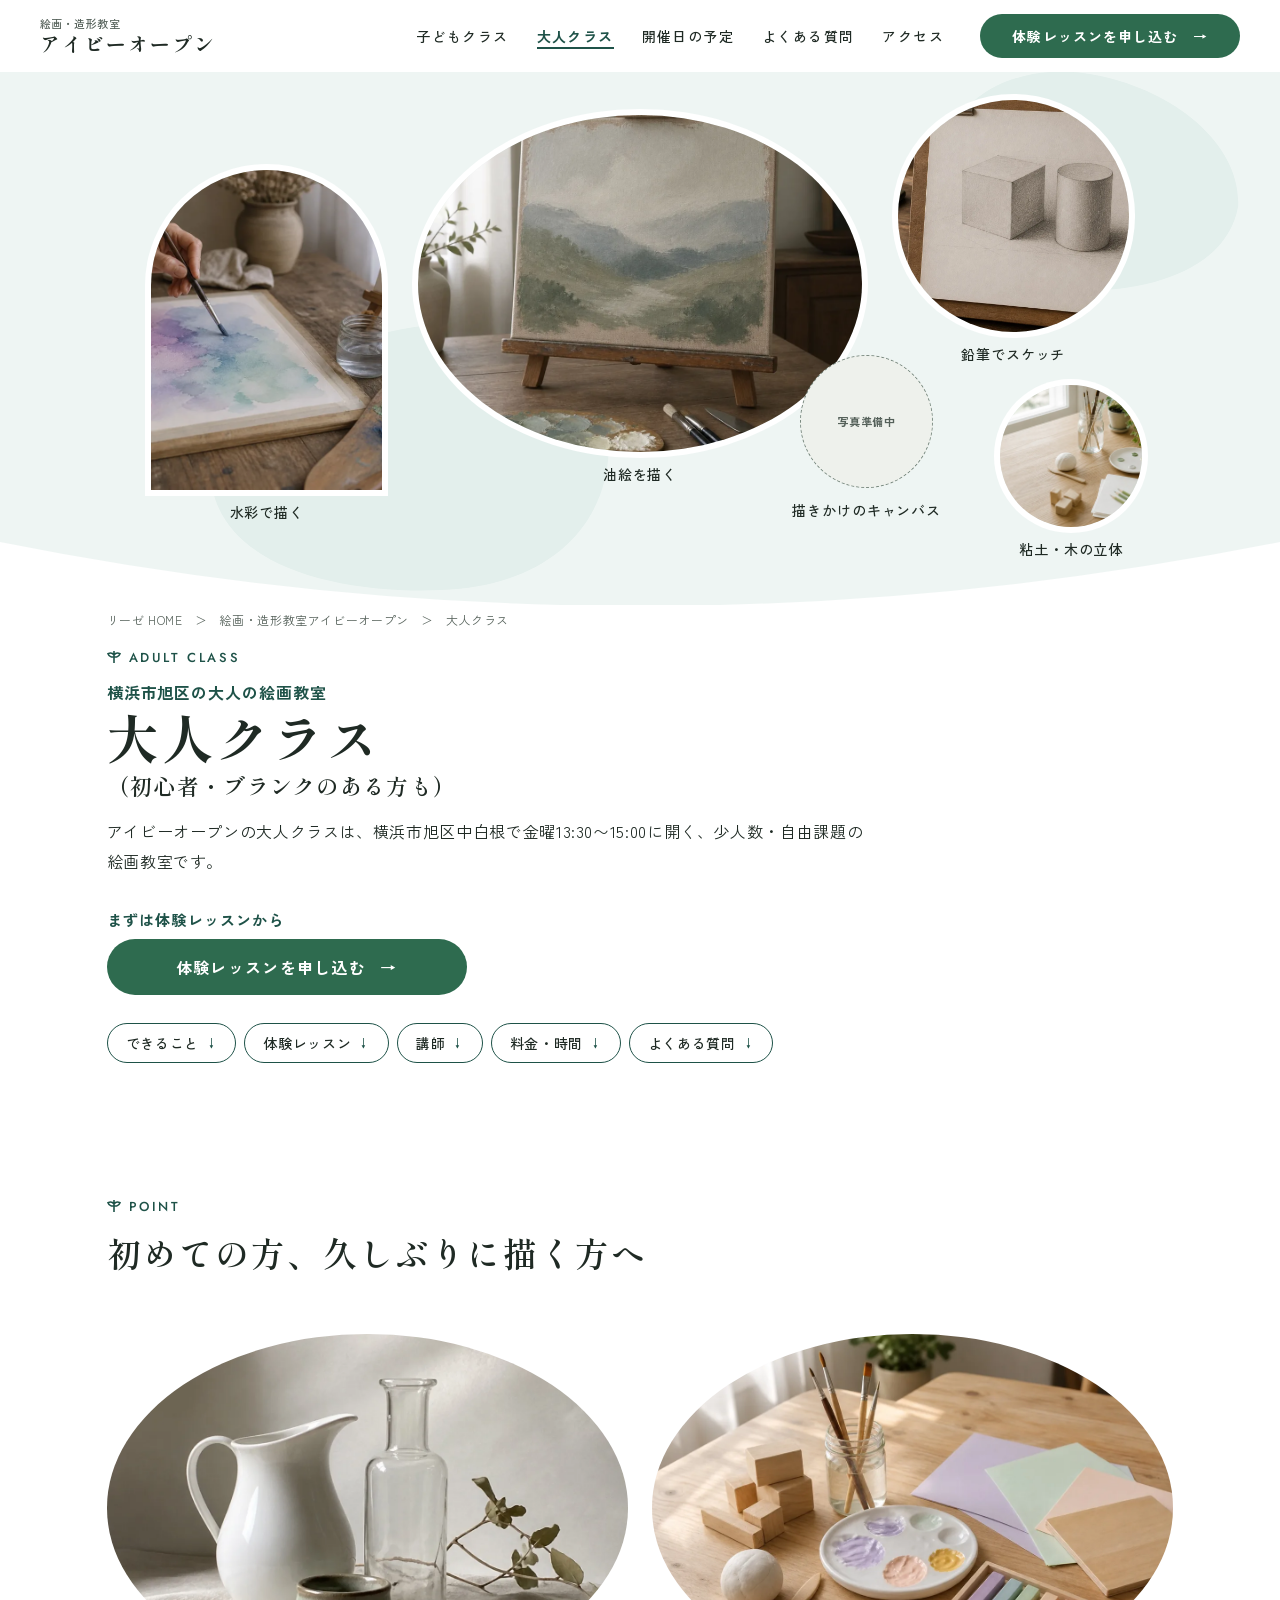
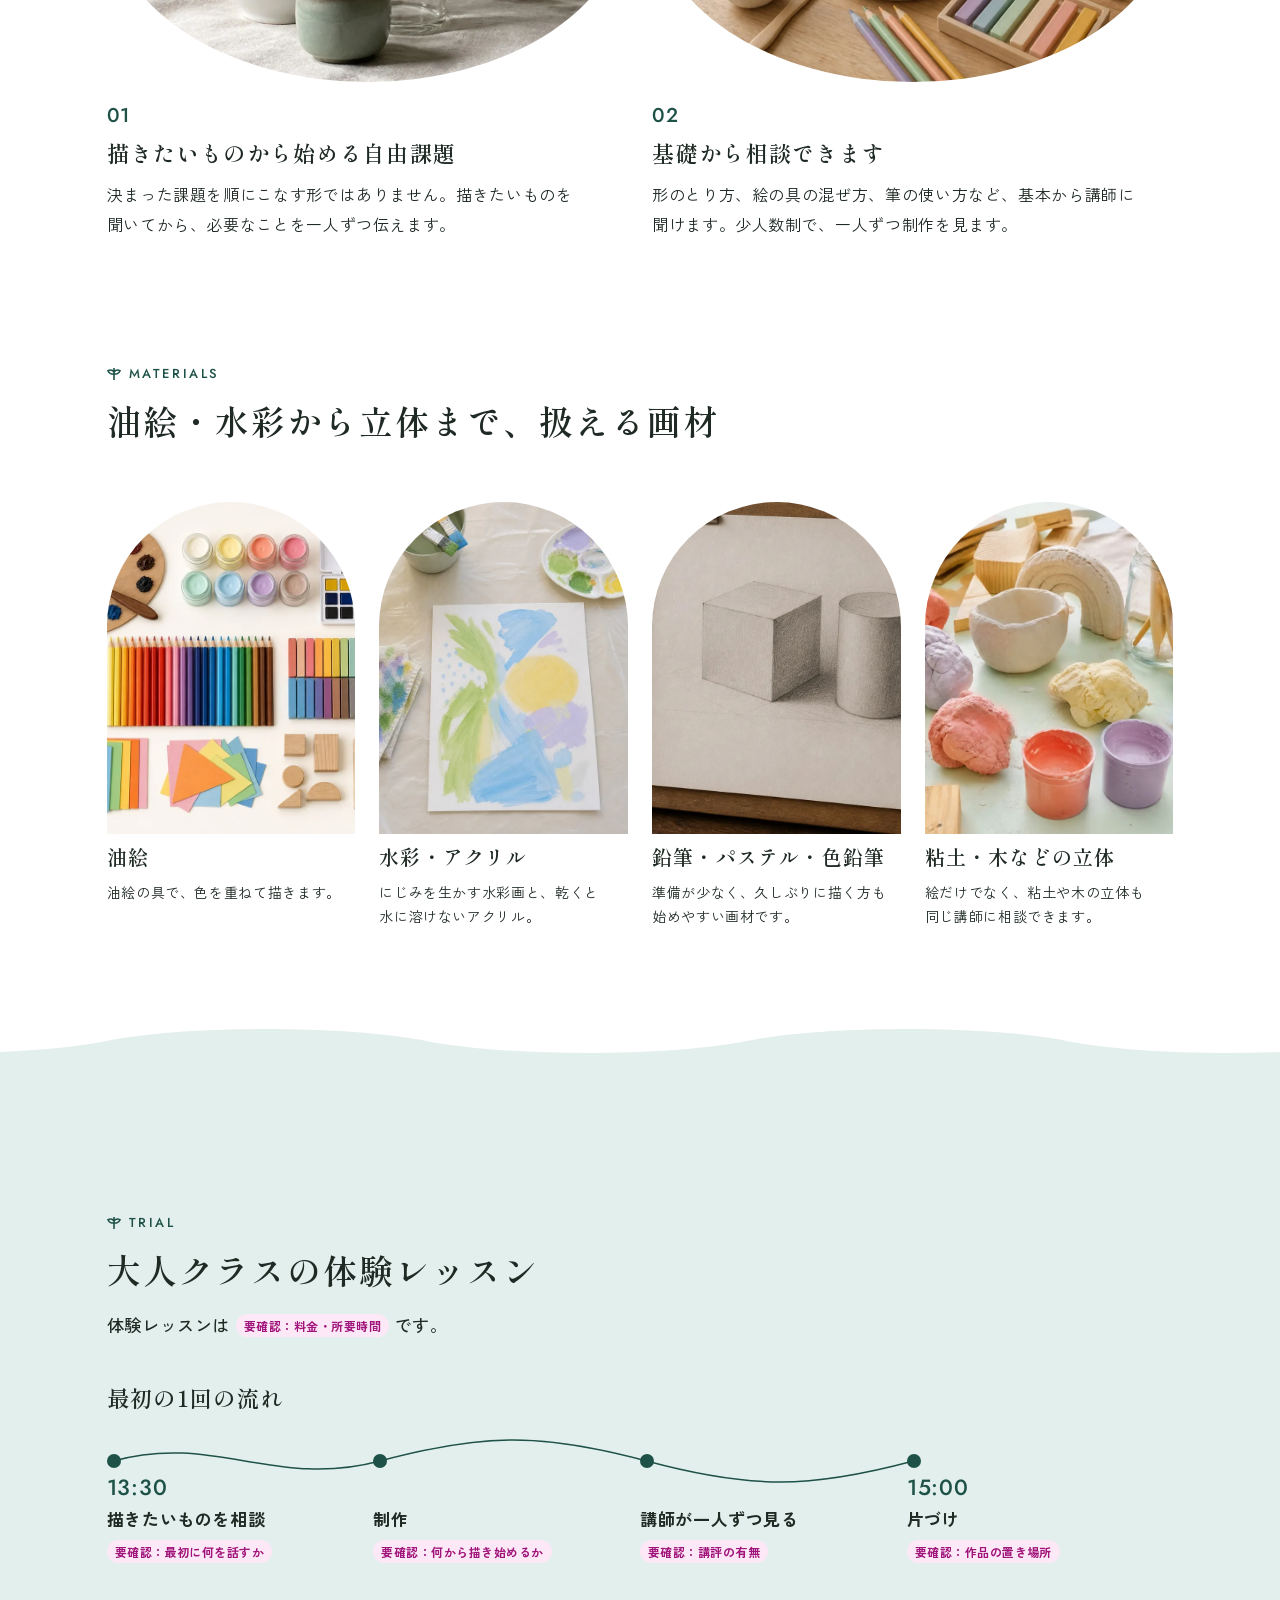
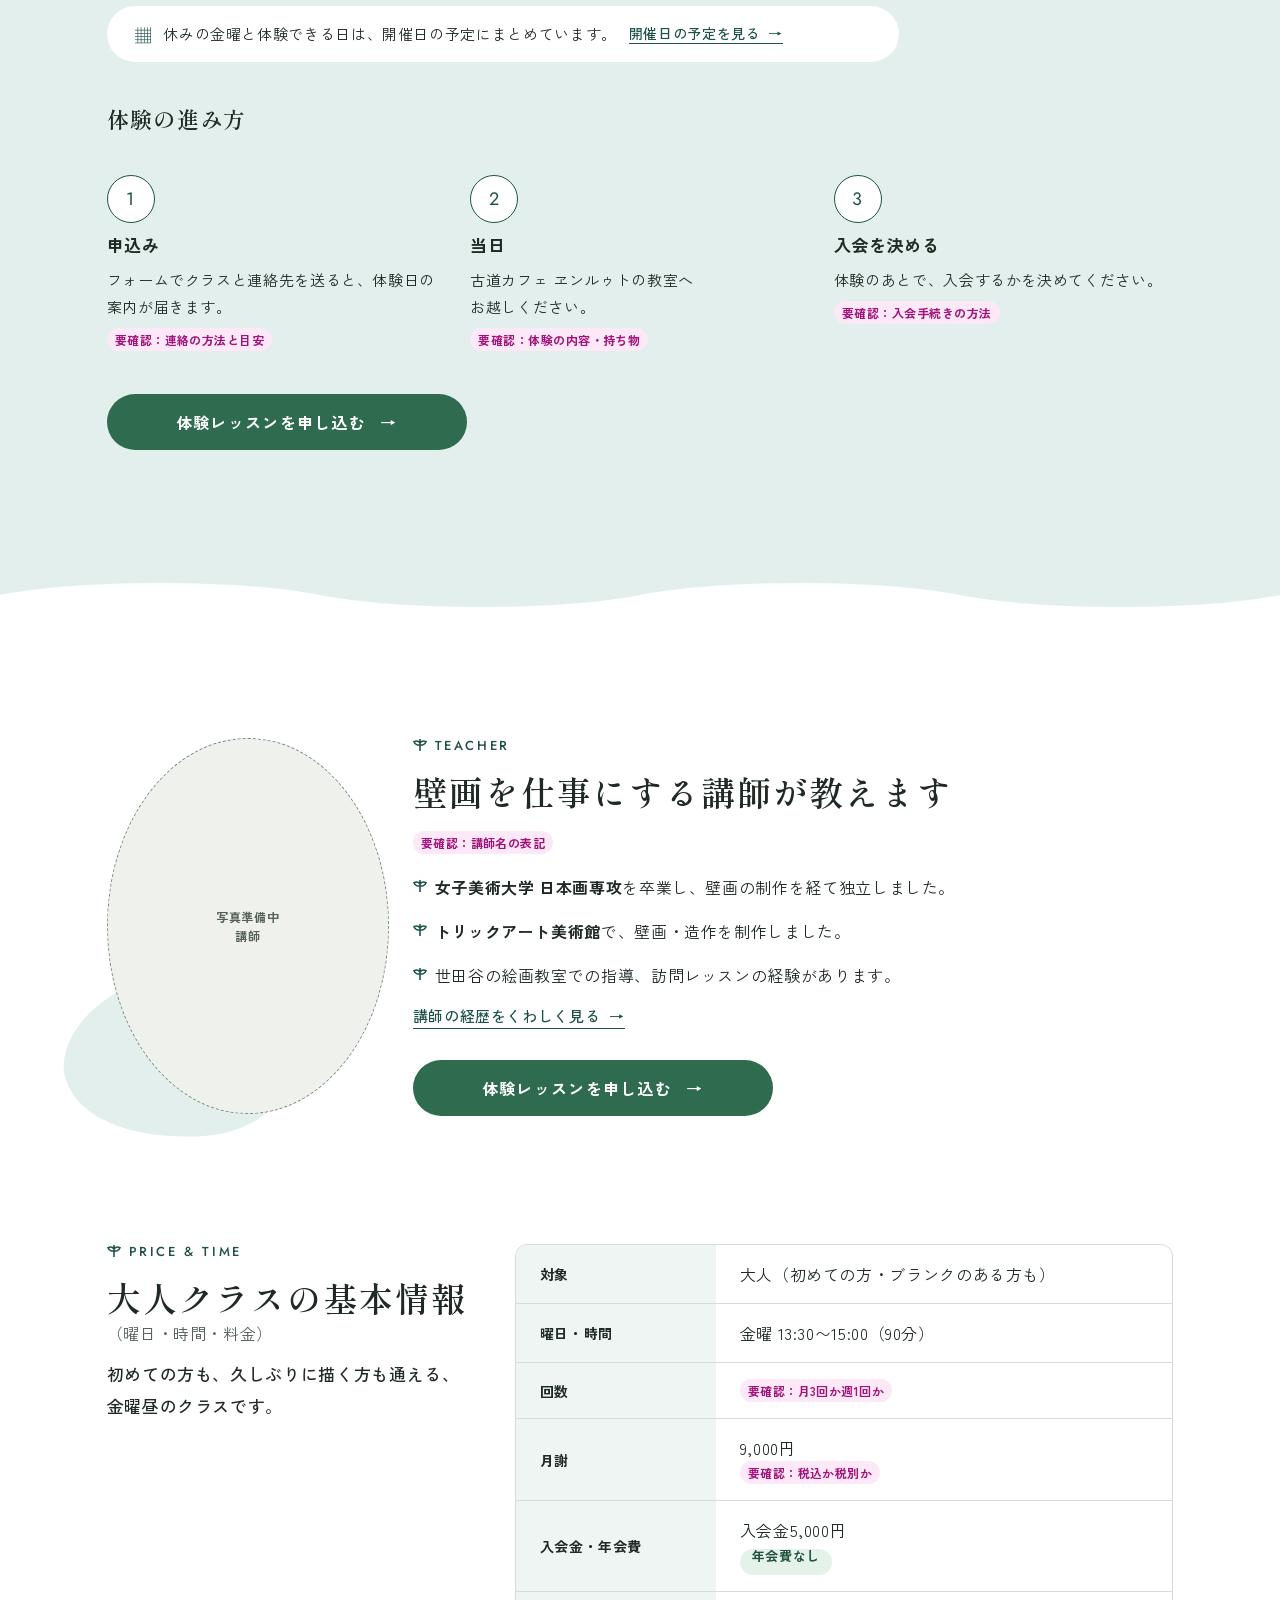
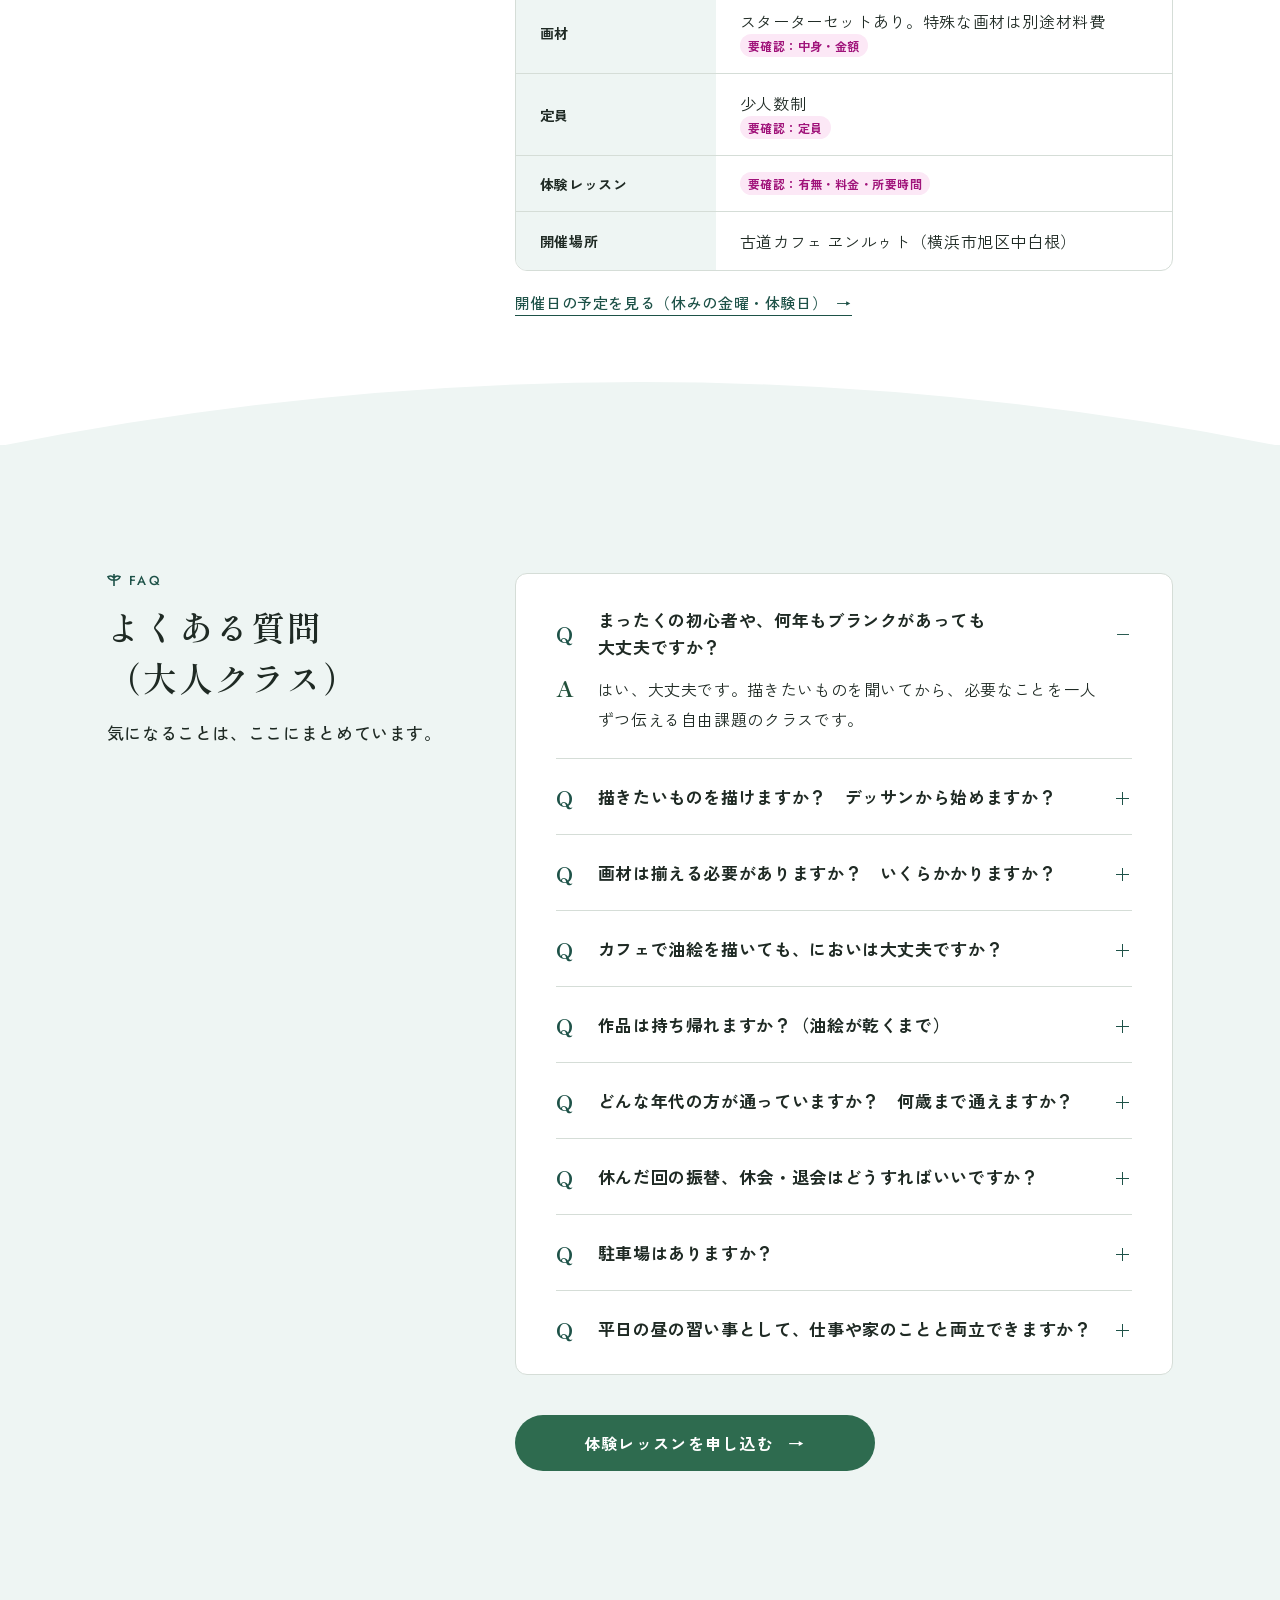
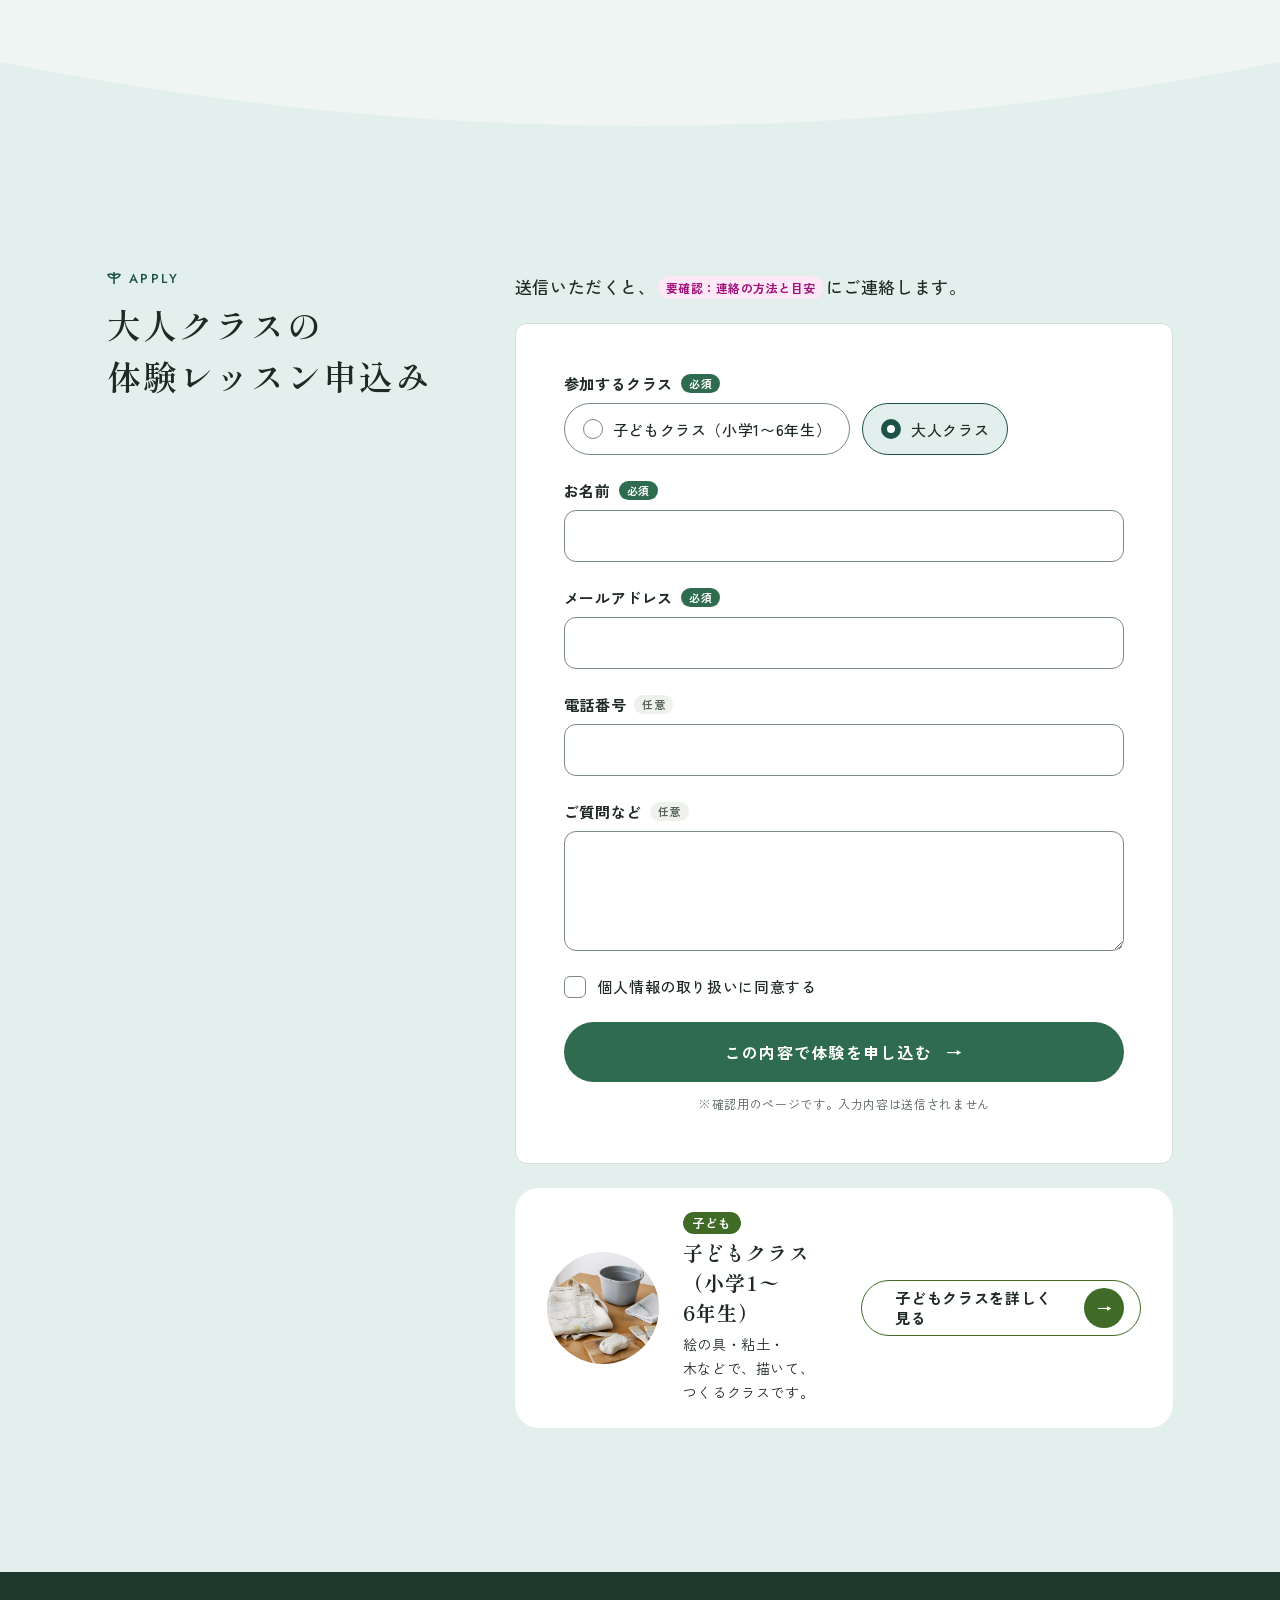
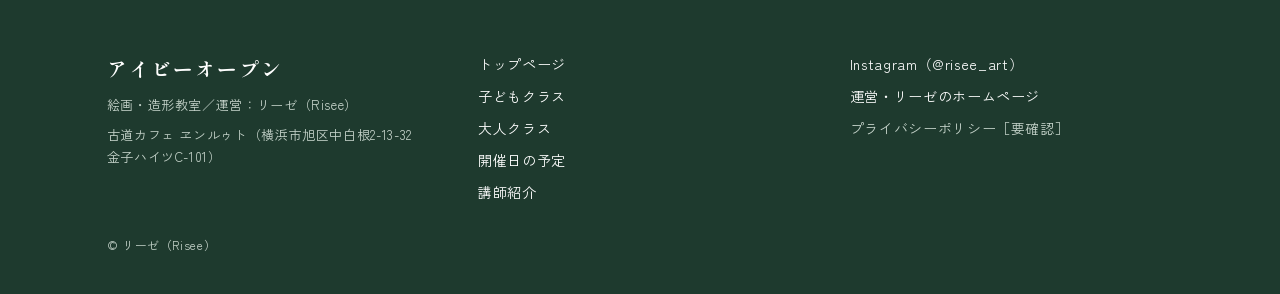
==== adult/index.html @ b6af15a3 "絵画・造形教室アイビーオープン 確認用サイトを追加 TOP・子どもクラス・大人クラス・申込み完了の4ページ。noindex付き。  Co-Authored-By: Claude Opus 5.5 <n" ====
<!doctype html>
<html lang="ja">
<head>
<meta charset="utf-8">
<meta name="viewport" content="width=device-width, initial-scale=1">
<title>横浜市旭区の大人の絵画教室（初心者・油絵・水彩）｜アイビーオープン</title>
<meta name="description" content="横浜市旭区中白根の大人の絵画教室。初めての方も久しぶりに描く方も、描きたいものから始める少人数・自由課題で、油絵・水彩・アクリルから立体まで相談できます。金曜13:30〜15:00、講師は女子美術大学 日本画専攻卒の壁画制作者です。">
<meta name="robots" content="noindex,nofollow">
<link rel="icon" href="data:,">
<link rel="preconnect" href="https://fonts.googleapis.com">
<link rel="preconnect" href="https://fonts.gstatic.com" crossorigin>
<link href="https://fonts.googleapis.com/css2?family=Jost:wght@400;500&family=Shippori+Mincho:wght@600;700&family=Zen+Kaku+Gothic+New:wght@400;500;700&display=swap" rel="stylesheet">
<link rel="stylesheet" href="../assets/css/style.css">
<script>
(function(d){if(window.matchMedia&&matchMedia('(prefers-reduced-motion: reduce)').matches)return;d.classList.add('js-motion');try{if(sessionStorage.getItem('ivy-intro'))d.classList.add('intro-done')}catch(e){}setTimeout(function(){if(!window.ivyReady)d.classList.remove('js-motion')},2500)})(document.documentElement);
</script>
<script src="../assets/js/main.js" defer></script>
</head>
<body data-theme="adult" class="has-fixbar">
<header class="header">
  <a class="logo" href="../">
    <span class="logo__sub">絵画・造形教室</span>
    <span class="logo__main">アイビーオープン</span>
  </a>
  <button class="burger" type="button" aria-label="メニューを開く" aria-expanded="false" aria-controls="nav"><span></span></button>
  <div class="scrim"></div>
  <nav class="nav" id="nav" aria-label="メインメニュー">
    <button class="nav__close" type="button" aria-label="メニューを閉じる"></button>
    <ul class="nav__list">
      <li><a href="../kids/">子どもクラス</a></li>
      <li><a href="./" aria-current="page">大人クラス</a></li>
      <li><a href="../#schedule">開催日の予定</a></li>
      <li><a href="../#faq">よくある質問</a></li>
      <li><a href="../#access">アクセス</a></li>
    </ul>
    <div class="nav__cta"><a class="cta" href="#apply">体験レッスンを申し込む</a></div>
  </nav>
</header>

<main>
  <section class="gallery" id="top" aria-label="大人クラスでできること">
    <div class="gallery__inner">
      <svg class="blob blob--a" viewBox="0 0 200 160" preserveAspectRatio="none" aria-hidden="true"><path d="M96 14 C142 4 196 22 198 70 C200 118 168 150 116 152 C66 154 12 140 4 98 C2 58 46 24 96 14 Z"/></svg>
      <svg class="blob blob--b" viewBox="0 0 200 160" preserveAspectRatio="none" aria-hidden="true"><path d="M96 14 C142 4 196 22 198 70 C200 118 168 150 116 152 C66 154 12 140 4 98 C2 58 46 24 96 14 Z"/></svg>
      <ul>
        <li class="g g1"><figure><div class="ph"><img src="../assets/img/oil-canvas-easel.webp" width="1000" height="1000" alt="イーゼルに立てた描きかけの風景の油絵とパレットのイメージ" fetchpriority="high"></div><figcaption>油絵を描く</figcaption></figure></li>
        <li class="g g2"><figure><div class="ph"><img src="../assets/img/watercolor-hands.webp" width="1080" height="720" alt="透明水彩で色を重ねている手元のイメージ"></div><figcaption>水彩で描く</figcaption></figure></li>
        <li class="g g3"><figure><div class="ph"><img src="../assets/img/pencil-sketch.webp" width="1320" height="879" alt="立方体と円柱を鉛筆で描いたスケッチのイメージ"></div><figcaption>鉛筆でスケッチ</figcaption></figure></li>
        <li class="g g4"><figure><div class="ph ph--empty">写真準備中</div><figcaption>描きかけのキャンバス</figcaption></figure></li>
        <li class="g g5"><figure><div class="ph"><img src="../assets/img/desk-brushes-clay.webp" width="864" height="576" alt="粘土と木片、筆立てが置かれた制作机のイメージ"></div><figcaption>粘土・木の立体</figcaption></figure></li>
      </ul>
    </div>
    <svg class="arc arc--down" viewBox="0 0 1440 64" preserveAspectRatio="none" aria-hidden="true"><path d="M0 0 Q720 128 1440 0 V64 H0 Z" fill="#FFFFFF"/></svg>
  </section>

  <section class="section intro">
    <div class="wrap">
      <nav aria-label="パンくずリスト">
        <ol class="crumb">
          <li><a href="https://artewald.com/">リーゼ HOME</a></li>
          <li><a href="../">絵画・造形教室アイビーオープン</a></li>
          <li aria-current="page">大人クラス</li>
        </ol>
      </nav>
      <p class="label" aria-hidden="true">ADULT CLASS</p>
      <h1><span class="intro__1">横浜市旭区の大人の絵画教室</span><span class="vh">｜</span><span class="intro__2">大人クラス</span><span class="intro__3">（初心者・ブランクのある方も）</span></h1>
      <p class="intro__lead">アイビーオープンの大人クラスは、横浜市旭区中白根で金曜13:30〜15:00に開く、少人数・自由課題の絵画教室です。</p>
      <p class="pre-cta">まずは体験レッスンから</p>
      <a class="cta cta--w" href="#apply">体験レッスンを申し込む</a>
      <nav aria-label="このページの目次">
        <ul class="chips">
          <li><a class="chip" href="#point">できること</a></li>
          <li><a class="chip" href="#trial">体験レッスン</a></li>
          <li><a class="chip" href="#teacher">講師</a></li>
          <li><a class="chip" href="#summary">料金・時間</a></li>
          <li><a class="chip" href="#faq">よくある質問</a></li>
        </ul>
      </nav>
    </div>
  </section>

  <section class="section point" id="point">
    <div class="wrap">
      <div class="sec-head reveal">
        <p class="label" aria-hidden="true">POINT</p>
        <h2>初めての方、久しぶりに描く方へ</h2>
      </div>
      <div class="cards cards--wide">
        <article class="card">
          <div class="ph ph--ellipse reveal reveal--ellipse"><img src="../assets/img/still-life.webp" width="1176" height="1176" alt="白い水差しとガラス瓶、緑の器を並べたモチーフのイメージ" loading="lazy" decoding="async"></div>
          <p class="card__no" aria-hidden="true">01</p>
          <h3>描きたいものから始める自由課題</h3>
          <p class="card__text">決まった課題を順にこなす形ではありません。描きたいものを聞いてから、必要なことを一人ずつ伝えます。</p>
        </article>
        <article class="card">
          <div class="ph ph--ellipse reveal reveal--ellipse"><img src="../assets/img/desk-pastels-paper.webp" width="1176" height="784" alt="木片、粘土、パステル、色紙が並んだ机のイメージ" loading="lazy" decoding="async"></div>
          <p class="card__no" aria-hidden="true">02</p>
          <h3>基礎から相談できます</h3>
          <p class="card__text">形のとり方、絵の具の混ぜ方、筆の使い方など、基本から講師に聞けます。少人数制で、一人ずつ制作を見ます。</p>
        </article>
      </div>
      <div class="materials" id="materials">
        <div class="sec-head reveal">
        <p class="label" aria-hidden="true">MATERIALS</p>
        <h2>油絵・水彩から立体まで、扱える画材</h2>
      </div>
        <div class="tiles">
          <article class="tile reveal reveal--up">
            <div class="ph ph--arch"><img src="../assets/img/art-materials.webp" width="1128" height="752" alt="油絵の具とパレットのイメージ" loading="lazy" decoding="async"></div>
            <h3>油絵</h3>
            <p>油絵の具で、色を重ねて描きます。</p>
          </article>
          <article class="tile reveal reveal--up" style="--d:0.12s">
            <div class="ph ph--arch"><img src="../assets/img/paint-desk.webp" width="564" height="847" alt="水彩とアクリルの絵の具のイメージ" loading="lazy" decoding="async"></div>
            <h3>水彩・アクリル</h3>
            <p>にじみを生かす水彩画と、乾くと水に溶けないアクリル。</p>
          </article>
          <article class="tile reveal reveal--up" style="--d:0.24s">
            <div class="ph ph--arch"><img src="../assets/img/pencil-sketch.webp" width="1320" height="879" alt="鉛筆で描いたスケッチのイメージ" loading="lazy" decoding="async"></div>
            <h3>鉛筆・パステル・色鉛筆</h3>
            <p>準備が少なく、久しぶりに描く方も始めやすい画材です。</p>
          </article>
          <article class="tile reveal reveal--up" style="--d:0.36s">
            <div class="ph ph--arch"><img src="../assets/img/clay-materials.webp" width="1140" height="760" alt="粘土と木片のイメージ" loading="lazy" decoding="async"></div>
            <h3>粘土・木などの立体</h3>
            <p>絵だけでなく、粘土や木の立体も同じ講師に相談できます。</p>
          </article>
        </div>
      </div>
    </div>
  </section>

  <section class="section band" id="flow">
    <div class="wave wave--top reveal reveal--wave" aria-hidden="true"><svg viewBox="0 0 2160 48" preserveAspectRatio="none"><path d="M0 24 C90 0 270 0 360 24 S630 48 720 24 S990 0 1080 24 S1350 48 1440 24 S1710 0 1800 24 S2070 48 2160 24 V48 H0 Z" fill="#E3EFEC"/></svg></div>
    <div class="wave wave--bottom reveal reveal--wave" aria-hidden="true"><svg viewBox="0 0 2160 48" preserveAspectRatio="none"><path d="M0 24 C90 0 270 0 360 24 S630 48 720 24 S990 0 1080 24 S1350 48 1440 24 S1710 0 1800 24 S2070 48 2160 24 V48 H0 Z" fill="#FFFFFF"/></svg></div>
    <div class="wrap">
      <div id="trial">
      <div class="sec-head sec-head--tight reveal">
        <p class="label" aria-hidden="true">TRIAL</p>
        <h2>大人クラスの体験レッスン</h2>
        <p class="lead">体験レッスンは <span class="tbc">要確認：料金・所要時間</span> です。</p>
      </div>
      </div>
      <h3 class="h3-sec h3-block">最初の1回の流れ</h3>
      <ol class="timeline">
        <svg class="timeline__curve timeline__curve--pc reveal reveal--draw" viewBox="0 0 1200 14" preserveAspectRatio="none" aria-hidden="true"><path pathLength="1" d="M7 7 C120 -21 190 35 307 7 S490 -21 607 7 S790 35 907 7"/></svg>
        <svg class="timeline__curve timeline__curve--sp reveal reveal--draw" viewBox="0 0 6 395" preserveAspectRatio="none" aria-hidden="true"><path pathLength="1" d="M3 0 C0 70 6 130 3 198 S0 330 3 395"/></svg>
        <li>
          <span class="timeline__dot" aria-hidden="true"></span>
          <span class="timeline__time">13:30</span>
          <span class="timeline__title">描きたいものを相談</span>
          <span class="tbc">要確認：最初に何を話すか</span>
        </li>
        <li>
          <span class="timeline__dot" aria-hidden="true"></span>
          <span class="timeline__time"></span>
          <span class="timeline__title">制作</span>
          <span class="tbc">要確認：何から描き始めるか</span>
        </li>
        <li>
          <span class="timeline__dot" aria-hidden="true"></span>
          <span class="timeline__time"></span>
          <span class="timeline__title">講師が一人ずつ見る</span>
          <span class="tbc">要確認：講評の有無</span>
        </li>
        <li>
          <span class="timeline__dot" aria-hidden="true"></span>
          <span class="timeline__time">15:00</span>
          <span class="timeline__title">片づけ</span>
          <span class="tbc">要確認：作品の置き場所</span>
        </li>
      </ol>
      <div class="dayline">
        <span class="dayline__icon" aria-hidden="true">▦</span>
        <span>休みの金曜と体験できる日は、開催日の予定にまとめています。</span>
        <a class="tlink" href="../#schedule">開催日の予定を見る</a>
      </div>
      <h3 class="h3-sec h3-block">体験の進み方</h3>
      <ol class="steps steps--class">
        <li>
          <span class="steps__no">1</span>
          <p class="steps__title">申込み</p>
          <p class="steps__text">フォームでクラスと連絡先を送ると、体験日の案内が届きます。</p>
          <span class="tbc">要確認：連絡の方法と目安</span>
        </li>
        <li>
          <span class="steps__no">2</span>
          <p class="steps__title">当日</p>
          <p class="steps__text">古道カフェ ヱンルゥトの教室へお越しください。</p>
          <span class="tbc">要確認：体験の内容・持ち物</span>
        </li>
        <li>
          <span class="steps__no">3</span>
          <p class="steps__title">入会を決める</p>
          <p class="steps__text">体験のあとで、入会するかを決めてください。</p>
          <span class="tbc">要確認：入会手続きの方法</span>
        </li>
      </ol>
      <div class="section-cta"><a class="cta cta--w" href="#apply">体験レッスンを申し込む</a></div>
    </div>
  </section>

  <section class="section teacher teacher--class" id="teacher">
    <div class="wrap teacher__grid">
      <div class="teacher__photo">
        <svg class="blob " viewBox="0 0 200 160" preserveAspectRatio="none" aria-hidden="true"><path d="M96 14 C142 4 196 22 198 70 C200 118 168 150 116 152 C66 154 12 140 4 98 C2 58 46 24 96 14 Z"/></svg>
        <div class="ph ph--ellipse ph--empty reveal reveal--ellipse">写真準備中<br>講師</div>
      </div>
      <div class="teacher__body">
        <div class="sec-head sec-head--flush reveal">
        <p class="label" aria-hidden="true">TEACHER</p>
        <h2>壁画を仕事にする講師が教えます</h2>
      </div>
        <span class="tbc">要確認：講師名の表記</span>
        <ul class="career">
          <li><strong>女子美術大学 日本画専攻</strong>を卒業し、壁画の制作を経て独立しました。</li>
          <li><strong>トリックアート美術館</strong>で、壁画・造作を制作しました。</li>
          <li>世田谷の絵画教室での指導、訪問レッスンの経験があります。</li>
        </ul>
        <a class="tlink" href="../#teacher">講師の経歴をくわしく見る</a>
        <div class="teacher__cta"><a class="cta cta--w" href="#apply">体験レッスンを申し込む</a></div>
      </div>
    </div>
  </section>

  <section class="section summary summary--sp-pad" id="summary">
    <div class="wrap split">
      <div class="sec-head reveal">
        <p class="label" aria-hidden="true">PRICE &amp; TIME</p>
        <h2><span>大人クラスの基本情報</span><span class="h2__sub">（曜日・時間・料金）</span></h2>
        <p class="lead">初めての方も、久しぶりに描く方も通える、金曜昼のクラスです。</p>
      </div>
      <div>
        <div class="panel-white table-wrap">
          <table class="table">
            <tr><th scope="row">対象</th><td>大人（初めての方・ブランクのある方も）</td></tr>
            <tr><th scope="row">曜日・時間</th><td>金曜 13:30〜15:00（90分）</td></tr>
            <tr><th scope="row">回数</th><td><span class="tbc">要確認：月3回か週1回か</span></td></tr>
            <tr><th scope="row">月謝</th><td>9,000円<span class="tbc">要確認：税込か税別か</span></td></tr>
            <tr><th scope="row">入会金・年会費</th><td>入会金5,000円<span class="badge-free">年会費なし</span></td></tr>
            <tr><th scope="row">画材</th><td>スターターセットあり。特殊な画材は別途材料費<span class="tbc">要確認：中身・金額</span></td></tr>
            <tr><th scope="row">定員</th><td>少人数制<span class="tbc">要確認：定員</span></td></tr>
            <tr><th scope="row">体験レッスン</th><td><span class="tbc">要確認：有無・料金・所要時間</span></td></tr>
            <tr><th scope="row">開催場所</th><td>古道カフェ ヱンルゥト（横浜市旭区中白根）</td></tr>
          </table>
        </div>
        <a class="tlink" href="../#schedule">開催日の予定を見る（休みの金曜・体験日）</a>
      </div>
    </div>
  </section>

  <section class="section soft" id="faq">
    <svg class="arc arc--up" viewBox="0 0 1440 64" preserveAspectRatio="none" aria-hidden="true"><path d="M0 64 Q720 -64 1440 64 Z" fill="#EEF5F3"/></svg>
    <div class="wrap split">
      <div class="sec-head reveal">
        <p class="label" aria-hidden="true">FAQ</p>
        <h2>よくある質問（大人クラス）</h2>
        <p class="lead">気になることは、ここにまとめています。</p>
      </div>
      <div>
        <div class="panel-white faq">
        <details open>
          <summary><span class="faq__q" aria-hidden="true">Q</span><h3>まったくの初心者や、何年もブランクがあっても大丈夫ですか？</h3><span class="faq__sign" aria-hidden="true"></span></summary>
          <div class="faq__body"><span class="faq__a" aria-hidden="true">A</span><div class="faq__main"><p>はい、大丈夫です。描きたいものを聞いてから、必要なことを一人ずつ伝える自由課題のクラスです。</p></div></div>
        </details>
        <details>
          <summary><span class="faq__q" aria-hidden="true">Q</span><h3>描きたいものを描けますか？　デッサンから始めますか？</h3><span class="faq__sign" aria-hidden="true"></span></summary>
          <div class="faq__body"><span class="faq__a" aria-hidden="true">A</span><div class="faq__main"><p>はい、描きたいものを講師と相談して決めます。デッサン（鉛筆で形や明るさをとらえる練習）から始めるかは <span class="tbc">要確認：基礎の教え方</span> です。</p></div></div>
        </details>
        <details>
          <summary><span class="faq__q" aria-hidden="true">Q</span><h3>画材は揃える必要がありますか？　いくらかかりますか？</h3><span class="faq__sign" aria-hidden="true"></span></summary>
          <div class="faq__body"><span class="faq__a" aria-hidden="true">A</span><div class="faq__main"><p>始めるときのためのスターターセットがあります <span class="tbc">要確認：中身・金額</span>。特殊な画材を使うときは、別途材料費がかかる場合があります。手持ちの画材の持ち込みは <span class="tbc">要確認：可否</span> です。</p><a class="tlink" href="#summary">料金を表で見る</a></div></div>
        </details>
        <details>
          <summary><span class="faq__q" aria-hidden="true">Q</span><h3>カフェで油絵を描いても、においは大丈夫ですか？</h3><span class="faq__sign" aria-hidden="true"></span></summary>
          <div class="faq__body"><span class="faq__a" aria-hidden="true">A</span><div class="faq__main"><p><span class="tbc">要確認：においの少ない油・水性の油絵具を使うか、換気</span></p></div></div>
        </details>
        <details>
          <summary><span class="faq__q" aria-hidden="true">Q</span><h3>作品は持ち帰れますか？（油絵が乾くまで）</h3><span class="faq__sign" aria-hidden="true"></span></summary>
          <div class="faq__body"><span class="faq__a" aria-hidden="true">A</span><div class="faq__main"><p><span class="tbc">要確認：持ち帰りの時期、乾くまでの置き場所</span></p></div></div>
        </details>
        <details>
          <summary><span class="faq__q" aria-hidden="true">Q</span><h3>どんな年代の方が通っていますか？　何歳まで通えますか？</h3><span class="faq__sign" aria-hidden="true"></span></summary>
          <div class="faq__body"><span class="faq__a" aria-hidden="true">A</span><div class="faq__main"><p><span class="tbc">要実測：通っている方の年代の幅</span> <span class="tbc">要確認：年齢の上限の有無</span></p></div></div>
        </details>
        <details>
          <summary><span class="faq__q" aria-hidden="true">Q</span><h3>休んだ回の振替、休会・退会はどうすればいいですか？</h3><span class="faq__sign" aria-hidden="true"></span></summary>
          <div class="faq__body"><span class="faq__a" aria-hidden="true">A</span><div class="faq__main"><p><span class="tbc">要確認：振替の有無と方法、休会・退会の手続き</span></p></div></div>
        </details>
        <details>
          <summary><span class="faq__q" aria-hidden="true">Q</span><h3>駐車場はありますか？</h3><span class="faq__sign" aria-hidden="true"></span></summary>
          <div class="faq__body"><span class="faq__a" aria-hidden="true">A</span><div class="faq__main"><p><span class="tbc">要確認：駐車場の有無</span> 教室の住所は横浜市旭区中白根2-13-32 金子ハイツC-101です。</p><a class="tlink" href="https://www.google.com/maps/search/?api=1&amp;query=%E6%A8%AA%E6%B5%9C%E5%B8%82%E6%97%AD%E5%8C%BA%E4%B8%AD%E7%99%BD%E6%A0%B92-13-32%20%E9%87%91%E5%AD%90%E3%83%8F%E3%82%A4%E3%83%84C-101" target="_blank" rel="noopener">Googleマップで開く<span class="vh">（新しいタブで開きます）</span></a></div></div>
        </details>
        <details>
          <summary><span class="faq__q" aria-hidden="true">Q</span><h3>平日の昼の習い事として、仕事や家のことと両立できますか？</h3><span class="faq__sign" aria-hidden="true"></span></summary>
          <div class="faq__body"><span class="faq__a" aria-hidden="true">A</span><div class="faq__main"><p>大人クラスは金曜日の昼、90分の1コマだけです。金曜の昼に時間が取れれば、ほかの曜日の予定を変えずに通える大人の習い事です。回数は <span class="tbc">要確認：回数</span> です。</p></div></div>
        </details>
        </div>
        <div class="section-cta section-cta--faq"><a class="cta cta--w" href="#apply">体験レッスンを申し込む</a></div>
      </div>
    </div>
  </section>

  <section class="section apply" id="apply">
    <svg class="arc arc--dip" viewBox="0 0 1440 64" preserveAspectRatio="none" aria-hidden="true"><path d="M0 0 H1440 Q720 128 0 0 Z" fill="#EEF5F3"/></svg>
    <div class="wrap split">
      <div class="sec-head reveal">
        <p class="label" aria-hidden="true">APPLY</p>
        <h2>大人クラスの体験レッスン申込み</h2>
      </div>
      <div>
        <p class="apply__lead">送信いただくと、<span class="tbc">要確認：連絡の方法と目安</span>にご連絡します。</p>
        <form class="form" id="apply-form" data-page="adult" data-thanks="../thanks/" novalidate>
        <fieldset class="field" aria-describedby="err-class">
          <legend>参加するクラス <span class="req">必須</span></legend>
          <div class="radios">
            <label class="radio"><input type="radio" name="class" value="kids">子どもクラス（小学1〜6年生）</label>
            <label class="radio"><input type="radio" name="class" value="adult" checked>大人クラス</label>
          </div>
          <p class="err" id="err-class" hidden></p>
        </fieldset>
        <div class="field">
          <label class="field__label" for="name">お名前 <span class="req">必須</span></label>
          <input class="input" id="name" type="text" autocomplete="name" aria-describedby="err-name">
          <p class="err" id="err-name" hidden></p>
        </div>
        <div class="field" id="field-grade" hidden>
          <label class="field__label" for="grade">お子さんの学年 <span class="req">必須</span></label>
          <select class="input" id="grade" aria-describedby="err-grade"><option value=""></option><option>小学1年生</option><option>小学2年生</option><option>小学3年生</option><option>小学4年生</option><option>小学5年生</option><option>小学6年生</option></select>
          <p class="err" id="err-grade" hidden></p>
        </div>
        <div class="field">
          <label class="field__label" for="email">メールアドレス <span class="req">必須</span></label>
          <input class="input" id="email" type="email" autocomplete="email" aria-describedby="err-email">
          <p class="err" id="err-email" hidden></p>
        </div>
        <div class="field">
          <label class="field__label" for="tel">電話番号 <span class="opt">任意</span></label>
          <input class="input" id="tel" type="tel" autocomplete="tel">
        </div>
        <div class="field">
          <label class="field__label" for="message">ご質問など <span class="opt">任意</span></label>
          <textarea class="input" id="message"></textarea>
        </div>
        <div class="field">
          <label class="check"><input type="checkbox" id="agree" aria-describedby="err-agree">個人情報の取り扱いに同意する</label>
          <p class="err" id="err-agree" hidden></p>
        </div>
        <button class="cta" type="submit" disabled>この内容で体験を申し込む</button>
        <p class="form__note">※確認用のページです。入力内容は送信されません</p>
      </form>
        <div class="cardsm cardsm--kids">
          <div class="ph ph--ellipse cardsm__photo"><img src="../assets/img/apron-tools.webp" width="1320" height="879" alt="白いエプロンと筆、粘土、バケツが置かれた机のイメージ" loading="lazy" decoding="async"></div>
          <span class="cardsm__badge">子ども</span>
          <p class="cardsm__title">子どもクラス（小学1〜6年生）</p>
          <p class="cardsm__text">絵の具・粘土・木などで、描いて、つくるクラスです。</p>
          <a class="choice choice--kids" href="../kids/">子どもクラスを詳しく見る</a>
        </div>
      </div>
    </div>
  </section>
</main>

<footer class="footer">
  <div class="wrap">
    <div class="footer__grid">
      <div>
        <p class="footer__name">アイビーオープン</p>
        <p class="footer__meta">絵画・造形教室／運営：リーゼ（Risee）</p>
        <p class="footer__meta">古道カフェ ヱンルゥト（横浜市旭区中白根2-13-32 金子ハイツC-101）</p>
      </div>
      <ul>
        <li><a href="../">トップページ</a></li>
        <li><a href="../kids/">子どもクラス</a></li>
        <li><a href="../adult/">大人クラス</a></li>
        <li><a href="../#schedule">開催日の予定</a></li>
        <li><a href="../#teacher">講師紹介</a></li>
      </ul>
      <ul>
        <li><a href="https://www.instagram.com/risee_art/" target="_blank" rel="noopener">Instagram（@risee_art）<span class="vh">（新しいタブで開きます）</span></a></li>
        <li><a href="https://artewald.com/" target="_blank" rel="noopener">運営・リーゼのホームページ<span class="vh">（新しいタブで開きます）</span></a></li>
        <li class="footer__muted">プライバシーポリシー［要確認］</li>
      </ul>
    </div>
    <p class="footer__copy">© リーゼ（Risee）</p>
  </div>
</footer>
<div class="fixbar"><a class="cta" href="#apply">体験レッスンを申し込む</a></div>
</body>
</html>
---- assets/css/style.css ----
/* 絵画・造形教室アイビーオープン
   基準：スマホ375。768px〜はタブレット、1024px〜はPC（基準1440） */

/* ===== トークン ===== */
:root {
  --color-main: #2E6B4F;
  --color-main-dark: #22503B;
  --color-ink: #1F2A24;
  --color-text-sub: #55615A;
  --color-bg: #FFFFFF;
  --color-line: #D5DDD7;
  --color-line-strong: #7A8A80;
  --color-deep: #1E3A2E;
  --color-deep-sub: #C5D3CA;
  --color-photo-pending: #EEF1EC;
  --color-tbc: #A0137A;
  --color-tbc-bg: #FCE8F6;
  --color-error: #B42318;
  --color-error-bg: #FDECEA;
  --color-kids: #3F6B26;
  --color-adult: #1E5248;

  --theme: #2E6B4F;
  --theme-pale: #E4F2EA;
  --theme-soft: #F5F7F3;

  --font-head: "Shippori Mincho", "Hiragino Mincho ProN", "Yu Mincho", serif;
  --font-body: "Zen Kaku Gothic New", "Hiragino Sans", "Yu Gothic", sans-serif;
  --font-en: "Jost", "Zen Kaku Gothic New", sans-serif;

  --ls-head: .06em;
  --ls-body: .04em;

  --page-x: 20px;
  --header-h: 56px;
  --fixbar-h: 72px;
  --arc-h: 32px;
  --wave-h: 24px;
  --ring: 4px;
  --band-pad: 80px;
  --head-gap: 36px;

  --ease-out: cubic-bezier(.22, 1, .36, 1);
  --dur-react: .25s;
}
[data-theme="kids"]  { --theme: #3F6B26; --theme-pale: #E8F4DA; --theme-soft: #F3F9EC; }
[data-theme="adult"] { --theme: #1E5248; --theme-pale: #E3EFEC; --theme-soft: #EEF5F3; --wave-h: 16px; }

@media (min-width: 768px) {
  :root { --page-x: 40px; }
}
@media (min-width: 1024px) {
  :root {
    --page-x: clamp(40px, 8.33vw, 120px);
    --header-h: 72px;
    --arc-h: 64px;
    --wave-h: 48px;
    --ring: 6px;
    --band-pad: 128px;
    --head-gap: 56px;
  }
  [data-theme="adult"] { --wave-h: 32px; }
}

/* ===== 土台 ===== */
*, *::before, *::after { box-sizing: border-box; }
html { -webkit-text-size-adjust: 100%; scroll-padding-top: calc(var(--header-h) + 16px); }
body {
  margin: 0;
  background: var(--color-bg);
  color: var(--color-ink);
  font-family: var(--font-body);
  font-size: 16px;
  line-height: 1.9;
  letter-spacing: var(--ls-body);
  word-break: auto-phrase;
  line-break: strict;
  overflow-x: clip;
  -webkit-font-smoothing: antialiased;
}
body.has-fixbar { padding-bottom: var(--fixbar-h); }
body.is-locked { overflow: hidden; }
h1, h2, h3, p, ul, ol, dl, dd, figure, fieldset, table { margin: 0; padding: 0; }
ul, ol { list-style: none; }
fieldset { border: 0; min-width: 0; }
img, svg { display: block; }
img { max-width: 100%; height: auto; }
a { color: inherit; }
button, input, select, textarea { font: inherit; letter-spacing: inherit; color: inherit; }
:focus-visible { outline: 2px solid var(--theme); outline-offset: 2px; }

.wrap { width: 100%; max-width: 1200px; margin-inline: auto; }
.section { position: relative; padding-inline: var(--page-x); overflow-x: clip; }
.vh {
  position: absolute; width: 1px; height: 1px; margin: -1px; padding: 0; overflow: hidden;
  clip-path: inset(50%); white-space: nowrap; border: 0;
}
.pc-only { display: none; }
.sp-only { display: inline; }
@media (min-width: 1024px) {
  .pc-only { display: inline; }
  .sp-only { display: none; }
}

/* ===== 見出し ===== */
.label {
  display: flex; align-items: center; gap: 8px;
  font-family: var(--font-en); font-weight: 500; font-size: 13px; line-height: 1;
  letter-spacing: .2em; color: var(--theme);
}
.label::before {
  content: ""; width: 14px; height: 14px; background: currentColor; flex: none;
  -webkit-mask: var(--leaf) center / contain no-repeat; mask: var(--leaf) center / contain no-repeat;
}
:root {
  --leaf: url("data:image/svg+xml,%3Csvg xmlns='http://www.w3.org/2000/svg' viewBox='0 0 14 14' fill='none' stroke='%23000' stroke-width='1.6'%3E%3Cpath d='M7 13V1M7 5C5.500 3 3 2.700 1 3.700 2 6.500 5 7.700 7 6.700 9 7.700 12 6.500 13 3.700 11 2.700 8.500 3 7 5Z'/%3E%3C/svg%3E");
}
.sec-head { margin-bottom: var(--head-gap); }
.sec-head--flush, .sec-head--tight { margin-bottom: 0; }
.sec-head h2, .h2 {
  margin-top: 10px;
  font-family: var(--font-head); font-weight: 600; font-size: 24px; line-height: 1.5;
  letter-spacing: var(--ls-head);
}
.h2__sub { display: block; font-family: var(--font-body); font-weight: 400; font-size: 13px; line-height: 1.3; color: var(--color-text-sub); letter-spacing: var(--ls-body); }
.lead { margin-top: 10px; font-weight: 500; font-size: 15px; line-height: 28px; }
.h3-sec { font-family: var(--font-head); font-weight: 600; font-size: 19px; line-height: 1.5; letter-spacing: var(--ls-head); }
@media (min-width: 1024px) {
  .sec-head h2, .h2 { margin-top: 14px; font-size: 34px; }
  .h2__sub { font-size: 16px; }
  .lead { margin-top: 14px; font-size: 17px; line-height: 32px; }
  .h3-sec { font-size: 22px; }
}

/* ===== テキストリンク・タグ ===== */
.tlink {
  position: relative; display: inline-block;
  color: var(--theme); font-weight: 500; font-size: 14px; line-height: 22px;
  text-decoration: none; border-bottom: 1px solid currentColor;
}
.tlink::after { content: "\2002→"; }
.tlink::before {
  content: ""; position: absolute; left: 0; right: 0; bottom: -2px; height: 1px; background: currentColor;
  transform: scaleX(0); transform-origin: left; transition: transform .3s var(--ease-out);
}
a.tlink[href]:hover::before { transform: scaleX(1); }
@media (min-width: 1024px) { .tlink { font-size: 15px; line-height: 24px; } }

.tbc {
  display: inline-block; padding: 3px 8px; border-radius: 999px;
  background: var(--color-tbc-bg); color: var(--color-tbc);
  font-weight: 700; font-size: 12px; line-height: 17px; letter-spacing: .04em; vertical-align: 1px;
}
.tags { display: flex; flex-wrap: wrap; gap: 6px; }
.tag {
  display: inline-flex; align-items: center; height: 30px; padding: 0 14px; border-radius: 999px;
  border: 1px solid var(--color-line); background: #fff; font-weight: 500; font-size: 13px; line-height: 1;
}
.tag--solid { background: var(--theme-pale); border-color: transparent; }
.badge-free {
  display: inline-flex; align-items: center; height: 26px; padding: 0 12px; border-radius: 999px;
  background: #E4F2EA; color: var(--color-main-dark); font-weight: 700; font-size: 13px; line-height: 1;
}

/* ===== ボタン ===== */
.cta {
  position: relative; display: flex; align-items: center; justify-content: center; gap: 14px;
  width: 100%; height: 52px; padding: 0 32px; border: 0; border-radius: 999px; cursor: pointer;
  background: var(--color-main); color: #fff; font-weight: 700; font-size: 16px; line-height: 1;
  letter-spacing: .08em; text-decoration: none; white-space: nowrap;
  transition: background var(--dur-react) var(--ease-out);
}
.cta::after { content: "→"; flex: none; transition: transform var(--dur-react) var(--ease-out); }
.cta:hover { background: var(--color-main-dark); }
.cta:hover::after { transform: translateX(4px); }
.cta:active { transform: translateY(1px); }
.cta:focus-visible { outline: none; box-shadow: 0 0 0 2px #fff, 0 0 0 4px var(--theme); }
.cta:disabled { cursor: not-allowed; opacity: .55; }
@media (min-width: 1024px) {
  .cta { height: 56px; }
  .cta--w { width: 360px; }
}

.choice {
  display: flex; align-items: center; justify-content: space-between; gap: 12px;
  width: 100%; height: 56px; padding: 0 16px 0 33px; border-radius: 999px;
  border: 1.5px solid var(--c, var(--color-kids)); background: #fff; color: var(--color-ink);
  font-weight: 700; font-size: 15px; line-height: 1.3; text-decoration: none;
  transition: background var(--dur-react) var(--ease-out);
}
.choice::after {
  content: "→"; flex: none; display: grid; place-items: center; width: 40px; height: 40px; border-radius: 50%;
  background: var(--c, var(--color-kids)); color: #fff; font-size: 15px;
  transition: transform var(--dur-react) var(--ease-out);
}
.choice:hover { background: var(--hover, #F3F9EC); }
.choice:hover::after { transform: translateX(4px); }
.choice--kids  { --c: var(--color-kids); --hover: #F3F9EC; }
.choice--adult { --c: var(--color-adult); --hover: #EEF5F3; }
@media (min-width: 1024px) {
  .choice { height: 60px; font-size: 16px; }
  .cardsm .choice { height: 56px; font-size: 15px; }
}

/* ===== ヘッダー ===== */
.header {
  position: sticky; top: 0; z-index: 50;
  display: flex; align-items: center; justify-content: space-between;
  height: var(--header-h); padding-inline: 16px 8px;
  background: #fff;
}
.logo { display: block; text-decoration: none; }
.logo__sub { display: block; font-weight: 500; font-size: 10px; line-height: 12px; color: var(--color-text-sub); letter-spacing: .04em; }
.logo__main { display: block; margin-top: 2px; font-family: var(--font-head); font-weight: 700; font-size: 17px; line-height: 20px; letter-spacing: .1em; }
.burger {
  position: relative; width: 44px; height: 44px; padding: 0; border: 0; background: none; cursor: pointer;
}
.burger span, .burger::before, .burger::after {
  content: ""; position: absolute; left: 11px; width: 22px; height: 2px; border-radius: 1px; background: var(--color-ink);
}
.burger::before { top: 13px; }
.burger span { top: 21px; }
.burger::after { top: 29px; }
.nav {
  position: fixed; inset: 0 0 0 auto; z-index: 200; width: 100%;
  display: flex; flex-direction: column; padding: 6px 20px 24px; background: #fff; overflow-y: auto;
  visibility: hidden; transform: translateX(100%);
  transition: transform .3s var(--ease-out), visibility .3s;
}
.nav.is-open { visibility: visible; transform: none; }
.nav__close {
  position: relative; align-self: flex-end; width: 44px; height: 44px; margin-right: -12px; padding: 0;
  border: 0; background: none; cursor: pointer;
}
.nav__close::before, .nav__close::after {
  content: ""; position: absolute; left: 11px; top: 21px; width: 22px; height: 2px; background: var(--color-ink);
}
.nav__close::before { transform: rotate(45deg); }
.nav__close::after { transform: rotate(-45deg); }
.nav__list a {
  display: flex; align-items: center; height: 56px; border-bottom: 1px solid var(--color-line);
  font-weight: 500; font-size: 16px; text-decoration: none;
}
.nav__list a[aria-current="page"] { font-weight: 700; color: var(--theme); box-shadow: inset 4px 0 0 var(--theme); padding-left: 16px; }
.nav__cta { margin-top: 24px; }
.scrim { position: fixed; inset: 0; z-index: 150; background: #000; opacity: 0; visibility: hidden; transition: opacity .3s, visibility .3s; }
.scrim.is-open { opacity: .3; visibility: visible; }

@media (min-width: 1024px) {
  .header { padding-inline: 40px; }
  .logo__sub { font-size: 11px; line-height: 13px; }
  .logo__main { font-size: 20px; line-height: 24px; }
  .burger, .nav__close, .scrim { display: none; }
  .nav {
    position: static; flex-direction: row; align-items: center; gap: 36px; width: auto; padding: 0;
    background: none; overflow: visible; visibility: visible; transform: none; transition: none;
  }
  .nav__list { display: flex; gap: 28px; }
  .nav__list a {
    position: relative; height: auto; border: 0; font-size: 14px; line-height: 20px; letter-spacing: .1em;
  }
  .nav__list a::after {
    content: ""; position: absolute; left: 0; right: 0; bottom: -2px; height: 1px; background: currentColor;
    transform: scaleX(0); transform-origin: left; transition: transform .3s var(--ease-out);
  }
  .nav__list a:hover::after { transform: scaleX(1); }
  .nav__list a[aria-current="page"] { box-shadow: none; padding-left: 0; }
  .nav__list a[aria-current="page"]::after { height: 2px; bottom: -3px; transform: none; }
  .nav__cta { margin-top: 0; }
  .nav__cta .cta { width: 260px; height: 44px; font-size: 14px; }
}

@media (min-width: 1024px) and (max-width: 1199px) {
  .nav { gap: 20px; }
  .nav__list { gap: 16px; }
  .nav__list a { letter-spacing: .04em; }
  .nav__cta .cta { width: 220px; padding: 0 16px; }
}

/* ===== パンくず ===== */
.crumb {
  display: flex; flex-wrap: wrap; align-items: center;
  font-size: 11px; line-height: 26px; color: var(--color-text-sub);
}
.crumb li + li::before { content: "＞"; margin-inline: 12px; }
.crumb a { text-decoration: none; }
.crumb a:hover { text-decoration: underline; }
.crumb-bar { display: flex; align-items: center; min-height: 32px; padding-inline: var(--page-x); }
@media (min-width: 1024px) {
  .crumb { font-size: 12px; line-height: 29px; }
  .crumb-bar { min-height: 40px; }
}

/* ===== 飾り ===== */
.arc { position: absolute; left: 0; display: block; width: 100%; height: var(--arc-h); pointer-events: none; }
.arc--down { bottom: -1px; }
.arc--up { bottom: calc(100% - 1px); }
.arc--dip { top: -1px; }
.blob { position: absolute; z-index: 0; fill: var(--theme-pale); pointer-events: none; }
.wave { position: absolute; width: 150%; height: var(--wave-h); pointer-events: none; }
.wave svg { display: block; width: 100%; height: 100%; }
.wave--top { left: -25%; bottom: calc(100% - 1px); }
.wave--bottom { left: -50%; bottom: -1px; }

/* ===== 写真 ===== */
.ph { position: relative; overflow: hidden; background: var(--theme-soft); }
.ph img { width: 100%; height: 100%; object-fit: cover; }
.ph--ellipse { border-radius: 50%; }
.ph--arch { border-radius: 999px 999px 0 0; }
.ph--empty {
  display: grid; place-items: center; padding: 16px; text-align: center;
  background: var(--color-photo-pending); border: 1px dashed var(--color-line-strong);
  color: var(--color-text-sub); font-weight: 700; font-size: 12px; line-height: 1.6;
}
.ph--box { border-radius: 12px; }

/* ===== TOP：FV ===== */
.fv { position: relative; overflow: hidden; background: #F5F7F3; }
.fv__photo { position: relative; height: 100%; --cx: 50%; }
.fv { aspect-ratio: 375 / 400; max-height: 600px; width: 100%; }
.fv__under { position: absolute; left: 0; bottom: 0; width: 100%; height: 65%; object-fit: cover; }
.fv__over {
  position: absolute; inset: 0;
  -webkit-mask: url("data:image/svg+xml,%3Csvg xmlns='http://www.w3.org/2000/svg' viewBox='0 0 375 400' preserveAspectRatio='none'%3E%3Cpath d='M0 0H375V160C250 112 110 282 0 247Z'/%3E%3C/svg%3E") 0 0 / 100% 100% no-repeat;
          mask: url("data:image/svg+xml,%3Csvg xmlns='http://www.w3.org/2000/svg' viewBox='0 0 375 400' preserveAspectRatio='none'%3E%3Cpath d='M0 0H375V160C250 112 110 282 0 247Z'/%3E%3C/svg%3E") 0 0 / 100% 100% no-repeat;
}
.fv__over img { width: 100%; height: 65%; object-fit: cover; }
.fv__line { position: absolute; inset: 0; width: 100%; height: 100%; overflow: visible; pointer-events: none; }
.fv__line path { fill: none; stroke: rgb(255 255 255 / .85); stroke-width: 1.5; }
.fv__line--pc { display: none; }
.fv__card {
  position: absolute; z-index: 2; width: 180px; padding: 10px 12px; border-radius: 12px; background: #fff;
}
.fv__card--a { top: 12px; right: 12px; }
.fv__card--b { left: 12px; bottom: 33px; }
.fv__en { display: block; font-family: var(--font-en); font-weight: 500; font-size: 10px; line-height: 10px; letter-spacing: .2em; color: var(--color-main); }
.fv__ja { display: flex; align-items: center; gap: 10px; margin-top: 4px; font-family: var(--font-head); font-weight: 700; font-size: 17px; line-height: 22px; letter-spacing: .1em; color: var(--color-main); }
.fv__ja::after { content: ""; width: 16px; height: 1px; background: currentColor; }
.fv__desc { display: block; margin-top: 4px; font-weight: 500; font-size: 11px; line-height: 17px; letter-spacing: .02em; white-space: nowrap; }
@media (min-width: 768px) {
  .fv { aspect-ratio: 1440 / 560; max-height: none; }
  .fv__over { display: none; }
  .fv__under { position: static; height: 100%; }
  .fv__line--sp { display: none; }
  .fv__line--pc { display: block; }
  .fv__line path { stroke-width: 2; }
  .fv__line--pc { filter: drop-shadow(0 0 10px rgb(255 255 255 / .5)); }
  .fv__photo { --cx: 45.3%; }
  .fv__card { width: 216px; padding: 14px 16px; }
  .fv__card--a { top: clamp(12px, 2.8vw, 40px); left: max(var(--page-x), calc(50% - 600px)); right: auto; }
  .fv__card--b { bottom: clamp(36px, 5vw, 72px); right: max(var(--page-x), calc(50% - 600px)); left: auto; }
  .fv__en { font-size: 11px; line-height: 11px; }
  .fv__ja { font-size: 22px; line-height: 29px; }
  .fv__desc { font-size: 13px; line-height: 20px; }
}

.hero { padding: 24px var(--page-x) 32px; }
.hero__pre { display: block; font-family: var(--font-head); font-weight: 600; font-size: 16px; line-height: 1.5; letter-spacing: .08em; }
.hero__main { display: block; font-family: var(--font-head); font-weight: 700; font-size: 40px; line-height: 1.35; letter-spacing: .04em; white-space: nowrap; }
.hero h1 { margin-top: 10px; color: var(--color-main); font-weight: 700; font-size: 14px; line-height: 21px; letter-spacing: .06em; }
.hero__lead { margin-top: 10px; color: var(--color-text-sub); font-size: 13px; line-height: 23px; word-break: normal; }
.pre-cta { margin-top: 24px; margin-bottom: 8px; color: var(--theme); font-weight: 700; font-size: 14px; line-height: 21px; letter-spacing: .08em; }
@media (min-width: 1024px) {
  .hero { padding: 32px var(--page-x) 40px; text-align: center; }
  .hero__pre { font-size: 24px; }
  .hero__main { font-size: 64px; line-height: 1.35; letter-spacing: .06em; }
  .hero h1 { margin-top: 12px; font-size: 17px; line-height: 26px; }
  .hero__lead { margin-top: 12px; font-size: 15px; line-height: 27px; }
  .pre-cta { margin-top: 32px; font-size: 15px; line-height: 23px; }
  .hero .cta { margin-inline: auto; }
}

/* ===== TOP：クラス ===== */
.classes { padding-top: 24px; padding-bottom: 80px; }
.panels { display: grid; gap: 32px; }
.panel { position: relative; display: flex; flex-direction: column; }
.panel__img { aspect-ratio: 335 / 280; background: var(--theme-soft); }
.panel__img img { transition: transform .6s var(--ease-out); }
.panel__name {
  position: relative; z-index: 1;
  width: 280px; max-width: calc(100% - 32px); height: 88px; margin: -44px auto 0; padding-top: 14px; border-radius: 999px;
  background: var(--c); color: #fff; text-align: center;
  transition: transform .3s var(--ease-out);
}
.panel__en { display: block; font-family: var(--font-en); font-weight: 500; font-size: 11px; line-height: 11px; letter-spacing: .2em; }
.panel__row { display: flex; align-items: baseline; justify-content: center; gap: 10px; margin-top: 4px; }
.panel__row h3 { font-family: var(--font-head); font-weight: 700; font-size: 22px; line-height: 1.3; letter-spacing: var(--ls-head); }
.panel__row span { font-weight: 500; font-size: 13px; line-height: 1.3; white-space: nowrap; }
.panel__body { margin-top: -44px; padding: 64px 20px 24px; border-radius: 0 0 24px 24px; background: var(--pale); }
.panel--kids  { --c: var(--color-kids);  --pale: #E8F4DA; }
.panel--adult { --c: var(--color-adult); --pale: #E3EFEC; }
.panel .choice::before { content: ""; position: absolute; inset: 0; border-radius: 999px 999px 24px 24px; }
@media (hover: hover) and (min-width: 1024px) {
  .panel:hover .panel__img img { transform: scale(1.04); }
  .panel:hover .panel__name { transform: translateY(-4px); }
  .panel:hover .choice { background: var(--hover); }
}
@media (min-width: 768px) { .panels { grid-template-columns: 1fr 1fr; gap: 24px; } }
@media (min-width: 1024px) {
  .classes { padding-top: 40px; padding-bottom: 128px; }
  .panel__img { aspect-ratio: 588 / 440; }
  .panel__name { width: 400px; height: 104px; margin-top: -52px; padding-top: 25px; }
  .panel__en { font-size: 12px; line-height: 12px; }
  .panel__row { margin-top: 6px; }
  .panel__row h3 { font-size: 28px; }
  .panel__row span { font-size: 14px; }
  .panel__body { margin-top: -52px; padding: 80px 32px 32px; }
}

/* ===== カード（特徴・できること） ===== */
.features { padding-top: 56px; padding-bottom: 80px; }
.cards { position: relative; display: grid; gap: 48px; }
.card { position: relative; display: flex; flex-direction: column; }
.card > .ph, .card__ph { position: relative; z-index: 1; aspect-ratio: 4 / 3; width: 100%; }
.cards--wide .card > .ph { aspect-ratio: 3 / 2; }
.card__no { margin-top: 24px; color: var(--theme); font-family: var(--font-en); font-weight: 500; font-size: 20px; line-height: 20px; }
.card h3 { margin-top: 10px; font-family: var(--font-head); font-weight: 600; font-size: 19px; line-height: 29px; letter-spacing: var(--ls-head); }
.card__text { margin-top: 10px; font-size: 16px; line-height: 30px; }
.card__sub { margin-top: 10px; font-weight: 700; font-size: 14px; line-height: 20px; }
.card .tags { margin-top: 10px; }
.card .tbc { align-self: flex-start; margin-top: 10px; }
.card .tlink { align-self: flex-start; margin-top: 10px; }
.card > .blob { width: 180px; height: 144px; left: -24px; top: 0; }
.point-note { margin-top: 40px; color: var(--color-text-sub); font-size: 14px; line-height: 25px; }
@media (min-width: 768px) {
  .cards:not(.cards--wide) { grid-template-columns: repeat(3, 1fr); gap: 24px; }
  .cards--wide { grid-template-columns: 1fr 1fr; gap: 24px; }
}
@media (min-width: 1024px) {
  .features { padding-top: 96px; padding-bottom: 128px; }
  .cards:not(.cards--wide) .card:nth-child(2) { margin-top: 64px; }
  .card h3 { font-size: 22px; line-height: 33px; }
  .card__text { margin-top: 10px; }
  .card > .blob { width: 260px; height: 208px; left: -56px; top: -8px; }
  .point-note { margin-top: 56px; }
}

/* ===== 講師 ===== */
.teacher { padding-top: 80px; padding-bottom: 80px; }
.teacher__grid { display: grid; }
.teacher__photo { position: relative; justify-self: center; width: 240px; }
.teacher__photo .ph { position: relative; z-index: 1; aspect-ratio: 3 / 4; }
.teacher__photo .blob { width: 200px; height: 160px; left: 122px; top: 200px; }
.teacher__body { margin-top: 29px; }
.teacher__body .tbc { margin-top: 14px; }
.teacher__body .h3-sec { margin-top: 14px; }
.career { margin-top: 14px; }
.career li { position: relative; padding-left: 22px; line-height: 27px; }
.career li + li { margin-top: 14px; }
.career li::before {
  content: ""; position: absolute; left: 0; top: 7px; width: 14px; height: 14px; background: var(--theme);
  -webkit-mask: var(--leaf) center / contain no-repeat; mask: var(--leaf) center / contain no-repeat;
}
.career strong { font-weight: 700; }
.mural { margin-top: 14px; aspect-ratio: 3 / 2; max-width: 486px; display: block; text-align: left; }
.teacher__body .tlink { margin-top: 14px; }
.teacher__cta { margin-top: 30px; }
.teacher--class .teacher__photo { width: 150px; }
.teacher--class .teacher__photo .blob { display: none; }
.teacher--class .career li { line-height: 30px; }
@media (min-width: 1024px) {
  .teacher { padding-top: 128px; padding-bottom: 128px; }
  .teacher__grid { grid-template-columns: 384px minmax(0, 690px); column-gap: 24px; justify-content: space-between; align-items: start; }
  .teacher__photo { justify-self: start; width: 384px; }
  .teacher__photo .blob { width: 320px; height: 256px; left: 184px; top: 296px; }
  .teacher__body { margin-top: 0; }
  .mural { margin-top: 24px; }
  .teacher--class .teacher__grid { grid-template-columns: 282px minmax(0, 792px); }
  .teacher--class .teacher__photo { width: 282px; }
  .teacher--class .teacher__photo .blob { display: block; width: 240px; height: 192px; left: -48px; top: 216px; }
  .teacher__cta { margin-top: 30px; }
}

/* ===== 帯（予定・スケジュール） ===== */
.band { background: var(--theme-pale); padding-top: calc(var(--wave-h) + var(--band-pad)); padding-bottom: calc(var(--wave-h) + var(--band-pad)); }
.split { display: grid; gap: 24px; }
@media (min-width: 1024px) { .split { grid-template-columns: 384px minmax(0, 792px); justify-content: space-between; } }
.split .sec-head { margin-bottom: 0; }

.panel-white { border-radius: 12px; background: #fff; border: 1px solid var(--color-line); }
.plan { padding: 16px 20px; }
.plan h3 { font-family: var(--font-head); font-weight: 600; font-size: 18px; line-height: 27px; letter-spacing: var(--ls-head); }
.plan li { display: flex; flex-wrap: wrap; align-items: baseline; column-gap: 16px; padding: 14px 0; border-top: 1px solid var(--color-line); line-height: 28px; }
.plan ul { margin-top: 10px; }
.plan__m { font-family: var(--font-en); font-size: 20px; line-height: 28px; color: var(--theme); }
.plan .tbc { margin-top: 4px; }
.table-wrap { margin-top: 16px; overflow: hidden; }
.table { width: 100%; border-collapse: collapse; }
.table tr + tr > * { border-top: 1px solid var(--color-line); }
.table th, .table td { display: block; text-align: left; font-weight: 400; }
.table th { padding: 12px 16px 0; color: var(--color-text-sub); font-weight: 700; font-size: 13px; line-height: 21px; }
.table td { padding: 4px 16px 12px; font-size: 16px; line-height: 26px; border-top: 0 !important; }
.table td .tbc, .table td .badge-free { display: block; width: fit-content; margin-top: 6px; }
.table td > .tbc:first-child { margin-top: 0; }
@media (min-width: 1024px) {
  .plan { padding: 28px 40px 28px; }
  .plan h3 { font-size: 20px; line-height: 30px; }
  .plan ul { margin-top: 8px; }
  .plan li { padding: 14px 0; column-gap: 16px; }
  .plan .tbc { margin-top: 0; }
  .table-wrap { margin-top: 20px; }
  .table th, .table td { display: table-cell; vertical-align: middle; }
  .table th { width: 200px; padding: 16px 24px; background: var(--theme-soft); color: var(--color-ink); font-size: 14px; line-height: 22px; }
  .table td { padding: 16px 24px; border-top: 1px solid var(--color-line) !important; }
  .table tr:first-child td { border-top: 0 !important; }
  .table--access th { width: 130px; white-space: nowrap; }
  .table--access td { padding-right: 16px; }
}

/* ===== Instagram ===== */
.insta { padding-top: 80px; padding-bottom: 80px; }
.insta__grid { display: grid; grid-template-columns: repeat(3, 1fr); gap: 7px; }
.insta__grid li { aspect-ratio: 1; border-radius: 8px; }
.insta__grid li:nth-child(1) { background: #E4F2EA; }
.insta__grid li:nth-child(2) { background: #E8F4DA; }
.insta__grid li:nth-child(3) { background: #E3EFEC; }
.insta__grid li:nth-child(4) { background: #F5F7F3; display: none; }
.insta .tlink { margin-top: 36px; }
@media (min-width: 1024px) {
  .insta { padding-top: 128px; padding-bottom: 128px; }
  .insta__grid { grid-template-columns: repeat(4, 1fr); gap: 24px; }
  .insta__grid li { border-radius: 12px; }
  .insta__grid li:nth-child(4) { display: block; }
  .insta .tlink { margin-top: 56px; }
}

/* ===== 流れ・ステップ ===== */
.trial { padding-top: 40px; padding-bottom: 80px; }
.steps { position: relative; display: grid; gap: 28px; }
.steps__no {
  position: relative; z-index: 1; display: grid; place-items: center; width: 48px; height: 48px; border-radius: 50%;
  background: #fff; border: 1.5px solid var(--theme); color: var(--theme);
  font-family: var(--font-en); font-size: 18px; line-height: 1;
}
.steps__title { margin-top: 8px; font-weight: 700; font-size: 17px; line-height: 27px; }
.steps__text { margin-top: 8px; font-size: 15px; line-height: 27px; }
.steps .tbc { margin-top: 8px; }
.steps__curve { position: absolute; pointer-events: none; overflow: visible; }
.steps__curve path, .timeline__curve path { fill: none; stroke: var(--theme); stroke-width: 1.5; }
.steps__curve--pc { display: none; }
.steps__curve--sp { left: 7px; top: 44px; width: 30px; height: calc(100% - 44px); }
.steps--curved { padding-left: 64px; gap: 28px; }
.steps--curved .steps__no { width: 56px; height: 56px; font-size: 20px; }
.steps--curved .steps__title { margin-top: 10px; }
.steps--curved .steps__text { margin-top: 10px; }
.steps-note { margin-top: 24px; color: var(--color-text-sub); font-size: 14px; line-height: 25px; }
.section-cta { margin-top: 36px; }
.sec-head--steps { margin-bottom: 24px; }
.sec-head--tl { margin-bottom: 24px; }
@media (min-width: 1024px) {
  .trial { padding-top: 64px; padding-bottom: 128px; }
  .steps { grid-template-columns: repeat(3, 1fr); gap: 24px; }
  .steps--curved { padding-left: 0; gap: 24px; }
  .steps__curve--pc { display: block; left: 0; top: 0; width: 100%; height: 56px; }
  .steps__curve--sp { display: none; }
  .section-cta { margin-top: 56px; }
  .sec-head--steps { margin-bottom: 32px; }
  .sec-head--tl { margin-bottom: 40px; }
  .steps-note { margin-top: 32px; }
  .steps-note + .section-cta { margin-top: 32px; }
  .steps--class + .section-cta { margin-top: 40px; }
  .section-cta--faq { margin-top: 40px; }
}

.timeline { position: relative; display: grid; gap: 22px; }
.timeline li { position: relative; padding-left: 40px; }
.timeline__dot { position: absolute; left: 7px; top: 4px; z-index: 1; width: 14px; height: 14px; border-radius: 50%; background: var(--theme); }
.timeline__time { display: block; min-height: 18px; color: var(--theme); font-family: var(--font-en); font-weight: 500; font-size: 18px; line-height: 18px; letter-spacing: .04em; }
.timeline__title { display: block; margin-top: 8px; font-weight: 700; font-size: 17px; line-height: 26px; }
.timeline .tbc { margin-top: 8px; }
.timeline__curve { position: absolute; left: 11px; top: 10px; width: 6px; height: calc(100% - 10px); overflow: visible; pointer-events: none; }
.timeline__curve--pc { display: none; }
.dayline {
  display: flex; align-items: center; gap: 12px; margin-top: 28px; padding: 12px 20px; border-radius: 28px; background: #fff;
  font-size: 13px; line-height: 21px;
}
.dayline__icon { flex: none; color: var(--theme); font-size: 16px; line-height: 1; }
.dayline .tlink { display: none; }
.subsec { margin-top: 64px; }
.h3-block { margin-top: 28px; margin-bottom: 20px; }
@media (min-width: 1024px) {
  .timeline { grid-template-columns: repeat(4, 1fr); gap: 0; padding-top: 22px; }
  .timeline li { padding-left: 0; padding-right: 16px; }
  .timeline__dot { left: 0; top: -22px; }
  .timeline__time { min-height: 22px; font-size: 22px; line-height: 22px; }
  .timeline__title { margin-top: 8px; }
  .timeline__curve--sp { display: none; }
  .timeline__curve--pc { display: block; left: 0; top: 0; width: 100%; height: 14px; }
  .dayline { width: 792px; max-width: 100%; min-height: 56px; margin-top: 40px; padding: 0 24px 0 28px; border-radius: 999px; font-size: 15px; line-height: 23px; }
  .dayline .tlink { display: inline-block; flex: none; margin-left: 0; font-size: 14px; line-height: 20px; }
  .subsec { margin-top: 96px; }
  .h3-block { margin-top: 40px; margin-bottom: 40px; }
  .steps--class .steps__no { margin-bottom: 0; }
}

/* ===== 料金・時間 ===== */
.summary { padding-top: 0; padding-bottom: 80px; }
.summary .table-wrap { margin-top: 0; }
.summary .tlink { margin-top: 20px; }
@media (min-width: 1024px) { .summary { padding-bottom: 128px; } }
.summary--sp-pad { padding-top: 80px; }
@media (min-width: 1024px) { .summary--sp-pad { padding-top: 0; } }

/* ===== FAQ・アクセス ===== */
.soft { position: relative; background: var(--theme-soft); padding-top: 80px; padding-bottom: 112px; }
.faq { padding: 4px 16px; }
.faq details + details { border-top: 1px solid var(--color-line); }
.faq summary {
  position: relative; display: grid; grid-template-columns: 34px 1fr 28px; align-items: center; column-gap: 8px;
  min-height: 64px; padding: 20px 0; cursor: pointer; list-style: none;
}
.faq summary::-webkit-details-marker { display: none; }
.faq__q, .faq__a { font-family: var(--font-head); font-weight: 700; font-size: 22px; line-height: 1.2; }
.faq__q { color: var(--theme); }
.faq__a { color: var(--color-main-dark); }
.faq h3 { font-weight: 700; font-size: 16px; line-height: 26px; }
.faq__sign { justify-self: end; color: var(--theme); font-size: 18px; line-height: 1; }
.faq__sign::before { content: "＋"; }
details[open] .faq__sign::before { content: "−"; }
details[open] > summary { padding-bottom: 12px; }
.faq__body { display: grid; grid-template-columns: 34px 1fr; column-gap: 8px; padding-bottom: 20px; }
.faq__body p { line-height: 30px; }
.faq__body .tlink { margin-top: 6px; }
.faq__main { min-width: 0; }
.faq-links { display: flex; flex-direction: column; align-items: flex-start; gap: 12px; margin-top: 24px; }
.access { margin-top: 80px; }
.access__grid { display: grid; }
.access .table-wrap { margin-top: 0; }
.sec-head--access { margin-bottom: 24px; }
.access .tlink { margin-top: 24px; }
.access__media { display: grid; gap: 16px; margin-top: 24px; }
.mapbox { display: grid; place-items: center; height: 224px; border-radius: 12px; background: #fff; border: 1px solid var(--color-line); color: var(--color-text-sub); font-size: 13px; }
.photo-box { aspect-ratio: 3 / 2; font-size: 12px; }
@media (min-width: 1024px) {
  .soft { padding-top: 128px; padding-bottom: 192px; }
  .faq { padding: 8px 40px; }
  .faq summary { grid-template-columns: 34px 1fr 28px; padding: 24px 0; }
  .faq details[open] > summary { padding-bottom: 14px; }
  .faq h3 { font-size: 17px; line-height: 27px; }
  .faq__body { padding-bottom: 24px; }
  .faq-links { flex-direction: row; gap: 32px; }
  .access { margin-top: 128px; }
  .access__grid { grid-template-columns: minmax(0, 486fr) minmax(0, 690fr); column-gap: 24px; }
  .access__media { margin-top: 0; }
  .mapbox { height: 400px; }
  .photo-box { aspect-ratio: auto; height: 240px; }
}

/* ===== 申込み ===== */
.apply { position: relative; background: var(--theme-pale); padding-top: calc(var(--arc-h) + 96px); padding-bottom: 96px; }
.apply__blob { display: none; }
.apply__lead { margin-bottom: 20px; font-weight: 500; font-size: 15px; line-height: 28px; }
.apply__lead .tbc { margin-inline: 2px; }
.form { padding: 28px 20px; border-radius: 12px; background: #fff; border: 1px solid var(--color-line); }
.field + .field { margin-top: 24px; }
.field__label, legend {
  display: flex; align-items: center; flex-wrap: wrap; gap: 8px; padding: 0; margin-bottom: 8px;
  font-weight: 700; font-size: 15px; line-height: 23px;
}
.req, .opt { display: inline-block; padding: 2px 8px; border-radius: 999px; font-weight: 700; font-size: 11px; line-height: 15px; }
.req { background: var(--color-main); color: #fff; }
.opt { background: var(--color-photo-pending); color: var(--color-text-sub); }
.input {
  display: block; width: 100%; height: 52px; padding: 0 16px; border: 1px solid var(--color-line-strong); border-radius: 12px; background: #fff;
}
select.input {
  appearance: none; -webkit-appearance: none; padding-right: 40px;
  background: #fff url("data:image/svg+xml,%3Csvg xmlns='http://www.w3.org/2000/svg' width='12' height='8' viewBox='0 0 12 8'%3E%3Cpath d='M1 1.500 6 6.500 11 1.500' fill='none' stroke='%2355615A' stroke-width='1.500'/%3E%3C/svg%3E") right 16px center no-repeat;
}
textarea.input { height: 120px; padding: 12px 16px; resize: vertical; line-height: 1.7; }
.input:focus-visible { outline: 2px solid var(--theme); outline-offset: 0; }
.input[aria-invalid="true"] { border-color: var(--color-error); background-color: var(--color-error-bg); }
.radios { display: grid; gap: 12px; }
.radio {
  display: flex; align-items: center; gap: 10px; height: 52px; padding: 0 18px; border: 1px solid var(--color-line-strong);
  border-radius: 999px; background: #fff; font-weight: 500; font-size: 15px; line-height: 1.3; cursor: pointer; white-space: nowrap;
}
.radio input {
  appearance: none; -webkit-appearance: none; flex: none; width: 20px; height: 20px; margin: 0; border-radius: 50%;
  border: 1px solid var(--color-line-strong); background: #fff; cursor: pointer;
}
.radio input:checked { border: 6px solid var(--theme); }
.radio:has(input:checked) { background: var(--theme-pale); border-color: var(--theme); }
.check { display: flex; align-items: center; gap: 12px; font-weight: 500; font-size: 15px; line-height: 23px; cursor: pointer; }
.check input {
  appearance: none; -webkit-appearance: none; flex: none; width: 22px; height: 22px; margin: 0; border-radius: 6px;
  border: 1px solid var(--color-line-strong); background: #fff; cursor: pointer; display: grid; place-items: center;
}
.check input:checked { background: var(--theme); border-color: var(--theme); }
.check input:checked::before { content: ""; width: 11px; height: 6px; margin-top: -3px; border-left: 2px solid #fff; border-bottom: 2px solid #fff; transform: rotate(-45deg); }
.err { display: flex; gap: 6px; margin-top: 6px; color: var(--color-error); font-weight: 500; font-size: 13px; line-height: 1.6; }
.err::before { content: "！"; font-weight: 700; }
.err[hidden] { display: none; }
.form .cta { height: 60px; margin-top: 24px; }
.form__note { margin-top: 12px; color: var(--color-text-sub); font-size: 12px; line-height: 1.7; text-align: center; }
.cardsm {
  display: grid; gap: 8px; margin-top: 24px; padding: 20px; border-radius: 24px; background: #fff;
}
.cardsm__photo { width: 88px; height: 88px; }
.cardsm__badge { display: inline-flex; align-items: center; height: 22px; margin-top: 6px; padding: 0 10px; border-radius: 999px; background: var(--c); color: #fff; font-weight: 700; font-size: 12px; line-height: 1; justify-self: start; }
.cardsm__title { font-family: var(--font-head); font-weight: 700; font-size: 18px; line-height: 27px; letter-spacing: var(--ls-head); }
.cardsm__text { font-size: 14px; line-height: 24px; }
.cardsm .choice { margin-top: 6px; }
.cardsm--kids  { --c: var(--color-kids); }
.cardsm--adult { --c: var(--color-adult); }
@media (min-width: 560px) { .radios { grid-template-columns: repeat(auto-fit, minmax(0, max-content)); } }
@media (min-width: 1024px) {
  .apply { padding-top: calc(var(--arc-h) + 144px); padding-bottom: 144px; }
  .apply__blob {
    display: block; position: absolute; z-index: 0; left: max(432px, calc(50% - 288px)); top: 104px; width: 280px; height: 224px;
    fill: #fff; opacity: .6; pointer-events: none;
  }
  .apply__lead { position: relative; font-size: 17px; line-height: 32px; }
  .form { padding: 48px; }
  .cardsm { grid-template-columns: 112px 1fr 280px; grid-template-rows: auto auto auto; column-gap: 24px; row-gap: 4px; align-items: center; min-height: 190px; padding: 24px 32px; }
  .cardsm__photo { grid-row: 1 / span 3; width: 112px; height: 112px; }
  .cardsm__badge { grid-column: 2; margin-top: 0; }
  .cardsm__title { grid-column: 2; font-size: 20px; line-height: 30px; }
  .cardsm__text { grid-column: 2; }
  .cardsm .choice { grid-column: 3; grid-row: 1 / span 3; margin-top: 0; }
}

/* ===== クラスのページ：ギャラリーと導入 ===== */
.gallery { position: relative; overflow: hidden; background: var(--theme-soft); }
.gallery__inner { position: relative; width: min(100%, 560px); aspect-ratio: 375 / 352; margin-inline: auto; }
.gallery .blob--a { width: 53.33%; height: 42.61%; left: -5.33%; top: 42.61%; }
.gallery .blob--b { display: none; }
.g { position: absolute; display: flex; flex-direction: column; align-items: center; }
.g figure { display: contents; }
.g .ph { width: 100%; box-shadow: 0 0 0 var(--ring) #fff; overflow: hidden; }
.g figcaption { margin-top: 6px; font-weight: 500; font-size: 12px; line-height: 17px; letter-spacing: .06em; white-space: nowrap; }
.g1 { left: 5.33%;  top: 5.68%;  width: 62.93%; z-index: 2; }
.g1 .ph { aspect-ratio: 500 / 380; border-radius: 50%; }
.g2 { left: 61.33%; top: 51.14%; width: 29.33%; z-index: 1; }
.g2 .ph { aspect-ratio: 1; border-radius: 50%; }
.g3 { left: 62.67%; top: 4.55%;  width: 32%; z-index: 1; }
.g3 .ph { aspect-ratio: 1; border-radius: 50%; }
.g4, .g5 { display: none; }
.g .ph--empty { font-size: 11px; padding: 4px; box-shadow: none; }
@media (min-width: 1024px) {
  .gallery__inner { width: min(100%, 1440px); aspect-ratio: 1440 / 600; }
  .gallery .blob--a { width: 31.94%; height: 56.67%; left: 15.97%; top: 43.33%; }
  .gallery .blob--b { display: block; width: 23.61%; height: 46.67%; left: 73.61%; top: -3.33%; transform: scaleX(-1); }
  .g figcaption { margin-top: 12px; font-size: 14px; line-height: 20px; }
  .g1 { left: 32.64%; top: 8%;     width: 34.72%; }
  .g2 { left: 11.81%; top: 18.33%; width: 18.06%; }
  .g2 .ph { aspect-ratio: 260 / 360; border-radius: 999px 999px 0 0; }
  .g3 { left: 70.14%; top: 5.33%;  width: 18.06%; }
  .g4 { display: flex; left: 62.5%;  top: 53%;    width: 10.42%; z-index: 3; }
  .g5 { display: flex; left: 78.13%; top: 58.67%; width: 11.11%; z-index: 1; }
  .g4 .ph, .g5 .ph { aspect-ratio: 1; border-radius: 50%; }
}

.intro { padding-bottom: 64px; }
.intro .label { margin-top: 12px; }
.intro h1 { margin-top: 12px; font-weight: 700; }
.intro__1 { display: block; color: var(--theme); font-weight: 700; font-size: 14px; line-height: 21px; letter-spacing: .06em; }
.intro__2 { display: block; font-family: var(--font-head); font-weight: 700; font-size: 34px; line-height: 43px; letter-spacing: var(--ls-head); }
.intro__3 { display: block; font-family: var(--font-head); font-weight: 600; font-size: 17px; line-height: 21px; letter-spacing: var(--ls-head); }
.intro__lead { margin-top: 12px; font-size: 14px; line-height: 27px; }
.intro .pre-cta { margin-top: 20px; }
.chips {
  display: flex; gap: 8px; margin-top: 20px; margin-right: calc(var(--page-x) * -1); padding-right: var(--page-x);
  overflow-x: auto; scrollbar-width: none;
}
.chips::-webkit-scrollbar { display: none; }
.chips li { flex: none; }
.chip {
  flex: none; display: flex; align-items: center; gap: 6px; height: 40px; white-space: nowrap; padding: 0 18px; border-radius: 999px;
  border: 1px solid var(--theme); background: #fff; font-weight: 500; font-size: 14px; line-height: 1; text-decoration: none;
  transition: background var(--dur-react) var(--ease-out);
}
.chip::after { content: "↓"; color: var(--theme); font-size: 12px; transition: transform var(--dur-react) var(--ease-out); }
.chip:hover { background: var(--theme-soft); }
.chip:hover::after { transform: translateY(2px); }
.point { padding-top: 24px; padding-bottom: 80px; }
.materials { margin-top: 80px; }
.tiles { display: grid; grid-template-columns: 1fr 1fr; gap: 24px 17px; }
.tile .ph { aspect-ratio: 3 / 4; }
.tile h3 { margin-top: 12px; font-family: var(--font-head); font-weight: 600; font-size: 17px; line-height: 1.5; letter-spacing: var(--ls-head); }
.tile p { margin-top: 6px; font-size: 14px; line-height: 24px; }
@media (min-width: 768px) { .tiles { grid-template-columns: repeat(4, 1fr); gap: 24px; } }
@media (min-width: 1024px) {
  .intro { padding-bottom: 96px; }
  .intro .label { margin-top: 16px; }
  .intro h1 { margin-top: 16px; }
  .intro__1 { font-size: 16px; line-height: 24px; }
  .intro__2 { font-size: 52px; line-height: 66px; }
  .intro__3 { font-size: 22px; line-height: 30px; }
  .intro__lead { max-width: 792px; margin-top: 16px; font-size: 16px; line-height: 30px; }
  .intro .pre-cta { margin-top: 32px; }
  .chips { margin-top: 28px; margin-right: 0; padding-right: 0; flex-wrap: wrap; }
  .point { padding-top: 40px; padding-bottom: 128px; }
  .materials { margin-top: 128px; }
  .tile h3 { margin-top: 8px; font-size: 20px; }
  .tile p { margin-top: 8px; }
}

/* ===== フッター ===== */
.footer { padding: 56px var(--page-x) 40px; background: var(--color-deep); color: #fff; }
.footer__grid { display: grid; gap: 22px; }
.footer__name { font-family: var(--font-head); font-weight: 700; font-size: 18px; line-height: 31px; letter-spacing: .1em; }
.footer__meta { margin-top: 8px; color: var(--color-deep-sub); font-size: 13px; line-height: 22px; }
.footer__meta + .footer__meta { margin-top: 8px; }
.footer li { font-size: 14px; line-height: 24px; }
.footer li + li { margin-top: 8px; }
.footer a { text-decoration: none; }
.footer a:hover { text-decoration: underline; }
.footer__muted { color: var(--color-deep-sub); font-size: 13px; }
.footer__copy { margin-top: 24px; color: var(--color-deep-sub); font-size: 12px; line-height: 18px; }
@media (min-width: 1024px) {
  .footer { padding: 80px var(--page-x) 40px; }
  .footer__grid { grid-template-columns: repeat(3, 1fr); gap: 48px; }
  .footer__name { font-size: 20px; line-height: 34px; }
  .footer__copy { margin-top: 32px; }
}

/* ===== スマホ固定ボタン ===== */
.fixbar {
  position: fixed; left: 0; right: 0; bottom: 0; z-index: 100; padding: 10px 16px; height: var(--fixbar-h);
  background: #fff; box-shadow: 0 -1px 0 var(--color-line); transition: transform var(--dur-react) var(--ease-out);
}
.fixbar.is-hidden { transform: translateY(100%); }
@media (min-width: 1024px) {
  .fixbar { display: none; }
  body.has-fixbar { padding-bottom: 0; }
}

/* ===== 申込み完了 ===== */
.thanks { padding-top: 80px; padding-bottom: 96px; }
.thanks__box { max-width: 792px; margin-inline: auto; }
.thanks h1 { font-family: var(--font-head); font-weight: 700; font-size: 28px; line-height: 1.5; letter-spacing: var(--ls-head); }
.thanks__text { margin-top: 24px; }
.thanks__note { margin-top: 24px; padding: 14px 16px; border-radius: 12px; background: var(--theme-soft); color: var(--color-text-sub); font-size: 13px; line-height: 1.7; }
.thanks__links { display: flex; flex-direction: column; align-items: flex-start; gap: 12px; margin-top: 32px; }
@media (min-width: 1024px) {
  .thanks { padding-top: 128px; padding-bottom: 144px; }
  .thanks h1 { font-size: 34px; }
  .thanks__links { flex-direction: row; gap: 32px; }
}

/* ===== 動き（JSが有効で、動きを減らす設定でないときだけ） ===== */
@media (prefers-reduced-motion: no-preference) {
  html { scroll-behavior: smooth; }

  /* 開いたときの主役 */
  html.js-motion:not(.intro-done) .fv__photo { animation: fvOpen 1s var(--ease-out) both; }
  html.js-motion:not(.intro-done) .fv__under,
  html.js-motion:not(.intro-done) .fv__over img { animation: zoomOut 1s var(--ease-out) both; }
  html.js-motion:not(.intro-done) .fv__line path { stroke-dasharray: 1; animation: draw .6s var(--ease-out) .2s both; }
  html.js-motion:not(.intro-done) .hero__catch { animation: rise20 .6s var(--ease-out) .5s both; }
  html.js-motion:not(.intro-done) .fv__card { animation: rise8 .4s var(--ease-out) .9s both; }

  html.js-motion:not(.intro-done) .gallery .blob--a { animation: blobIn .8s var(--ease-out) both; }
  html.js-motion:not(.intro-done) .gallery .blob--b { animation: blobInFlip .8s var(--ease-out) both; }
  html.js-motion:not(.intro-done) .g1 .ph { animation: settle .7s var(--ease-out) both; }
  html.js-motion:not(.intro-done) .g2 { animation: puff .7s var(--ease-out) .15s both; }
  html.js-motion:not(.intro-done) .g3 { animation: puff .7s var(--ease-out) .27s both; }
  html.js-motion:not(.intro-done) .g4 { animation: puff .7s var(--ease-out) .39s both; }
  html.js-motion:not(.intro-done) .g5 { animation: puff .7s var(--ease-out) .51s both; }

  /* スクロールで出る */
  html.js-motion .reveal { transition: opacity .6s var(--ease-out) var(--d, 0s), transform .6s var(--ease-out) var(--d, 0s); }
  html.js-motion .reveal:not(.is-in) { opacity: 0; transform: translateY(16px); }
  html.js-motion .reveal--up { transition-duration: .7s; }
  html.js-motion .reveal--up:not(.is-in) { transform: translateY(24px); }

  html.js-motion .reveal--ellipse { transition: clip-path .8s var(--ease-out); }
  html.js-motion .reveal--ellipse:not(.is-in) { opacity: 1; transform: none; clip-path: ellipse(40% 40% at 50% 50%); }
  html.js-motion .reveal--ellipse.is-in { clip-path: ellipse(52% 52% at 50% 50%); }
  html.js-motion .reveal--ellipse img { transition: transform .8s var(--ease-out); }
  html.js-motion .reveal--ellipse:not(.is-in) img { transform: scale(1.06); }

  html.js-motion .reveal--wave { transition: none; }
  html.js-motion .reveal--wave:not(.is-in) { opacity: 1; transform: none; }
  html.js-motion .reveal--wave svg { transition: transform 1.6s var(--ease-out); }
  html.js-motion .wave--top.reveal--wave:not(.is-in) svg { transform: translateX(-11.11%); }
  html.js-motion .wave--bottom.reveal--wave:not(.is-in) svg { transform: translateX(11.11%); }

  html.js-motion .reveal--draw { transition: none; }
  html.js-motion .reveal--draw:not(.is-in) { opacity: 1; transform: none; }
  html.js-motion .reveal--draw path { stroke-dasharray: 1; stroke-dashoffset: 0; transition: stroke-dashoffset 1s var(--ease-out); }
  html.js-motion .reveal--draw:not(.is-in) path { stroke-dashoffset: 1; }

  @keyframes fvOpen {
    from { clip-path: ellipse(0% 0% at var(--cx) 100%); }
    to   { clip-path: ellipse(110% 160% at var(--cx) 100%); }
  }
  @keyframes zoomOut { from { transform: scale(1.04); } to { transform: scale(1); } }
  @keyframes draw { from { stroke-dashoffset: 1; } to { stroke-dashoffset: 0; } }
  @keyframes rise20 { from { opacity: 0; transform: translateY(20px); } to { opacity: 1; transform: none; } }
  @keyframes rise8 { from { opacity: 0; transform: translateY(8px); } to { opacity: 1; transform: none; } }
  @keyframes blobIn { from { opacity: 0; transform: scale(.9); } to { opacity: 1; transform: scale(1); } }
  @keyframes blobInFlip { from { opacity: 0; transform: scaleX(-1) scale(.9); } to { opacity: 1; transform: scaleX(-1); } }
  @keyframes settle { from { transform: scale(.96); } to { transform: scale(1); } }
  @keyframes puff { from { opacity: 0; transform: scale(.9); } to { opacity: 1; transform: scale(1); } }
}
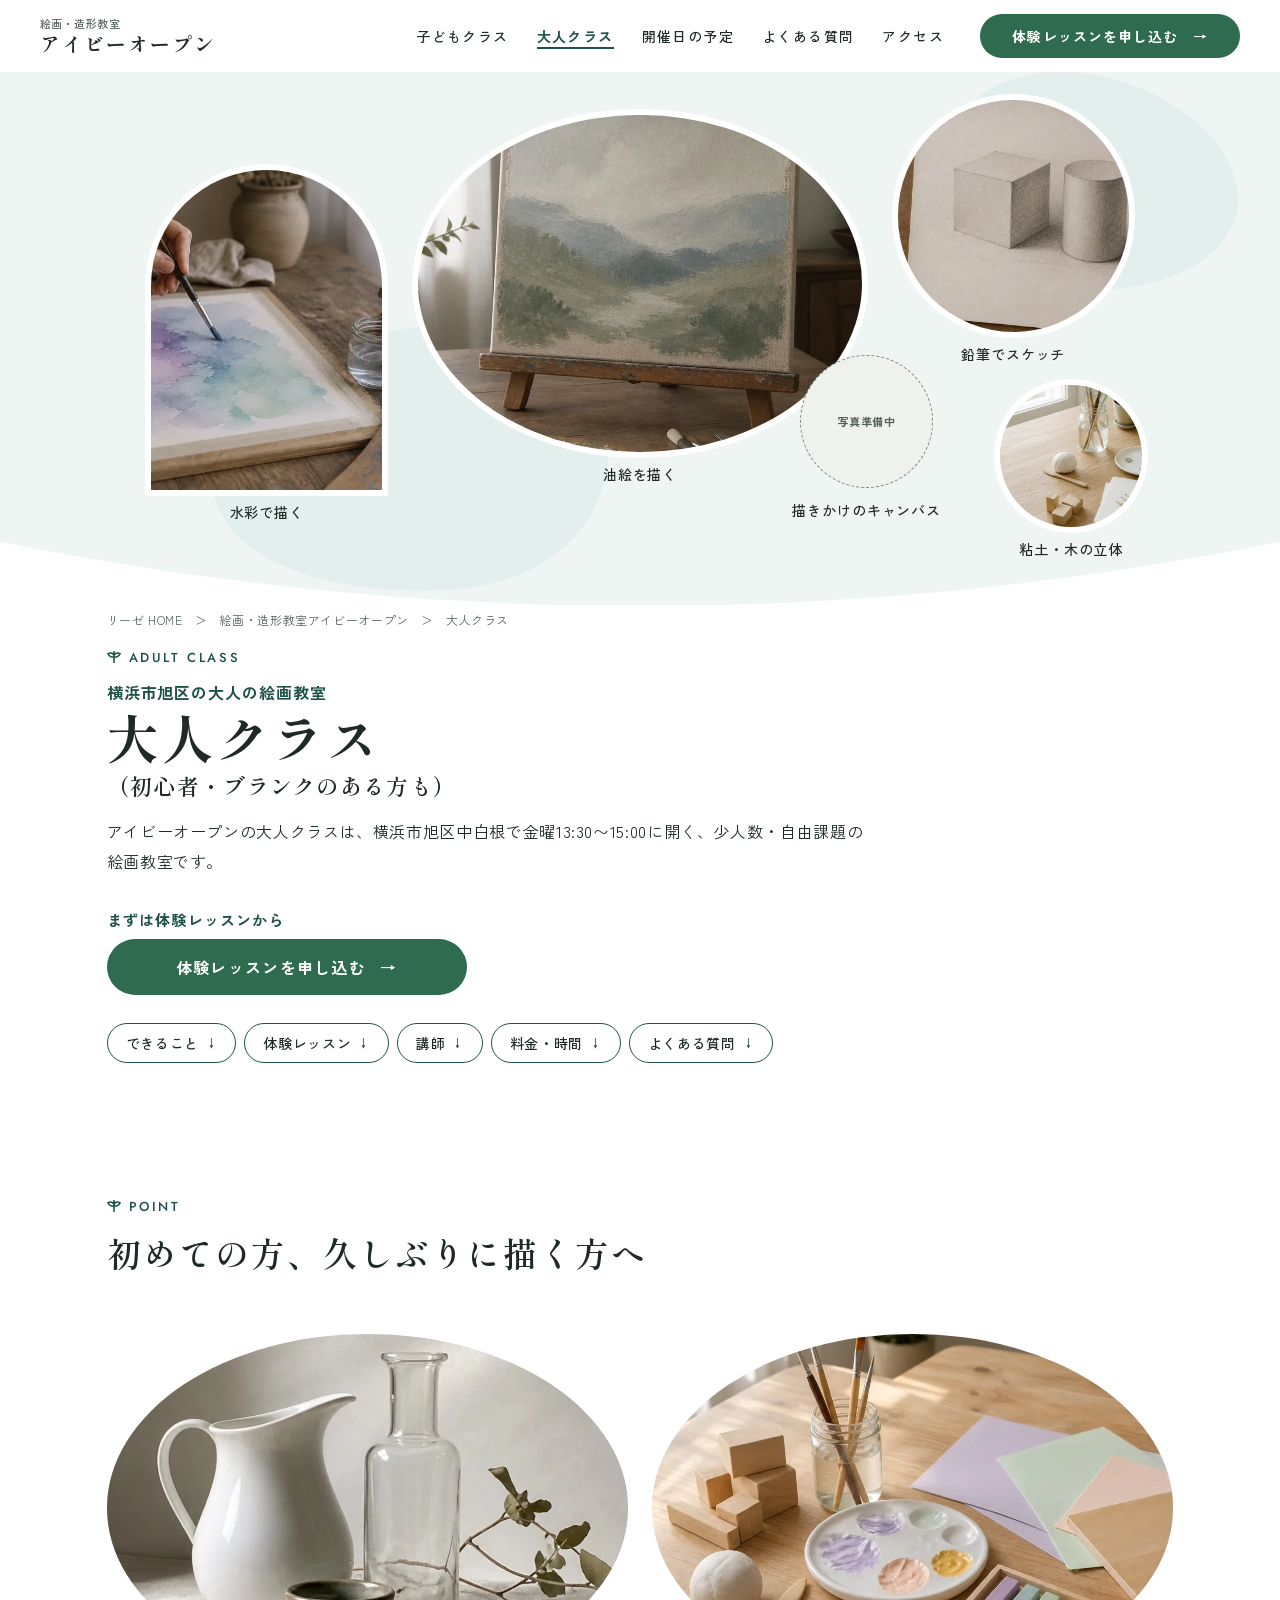
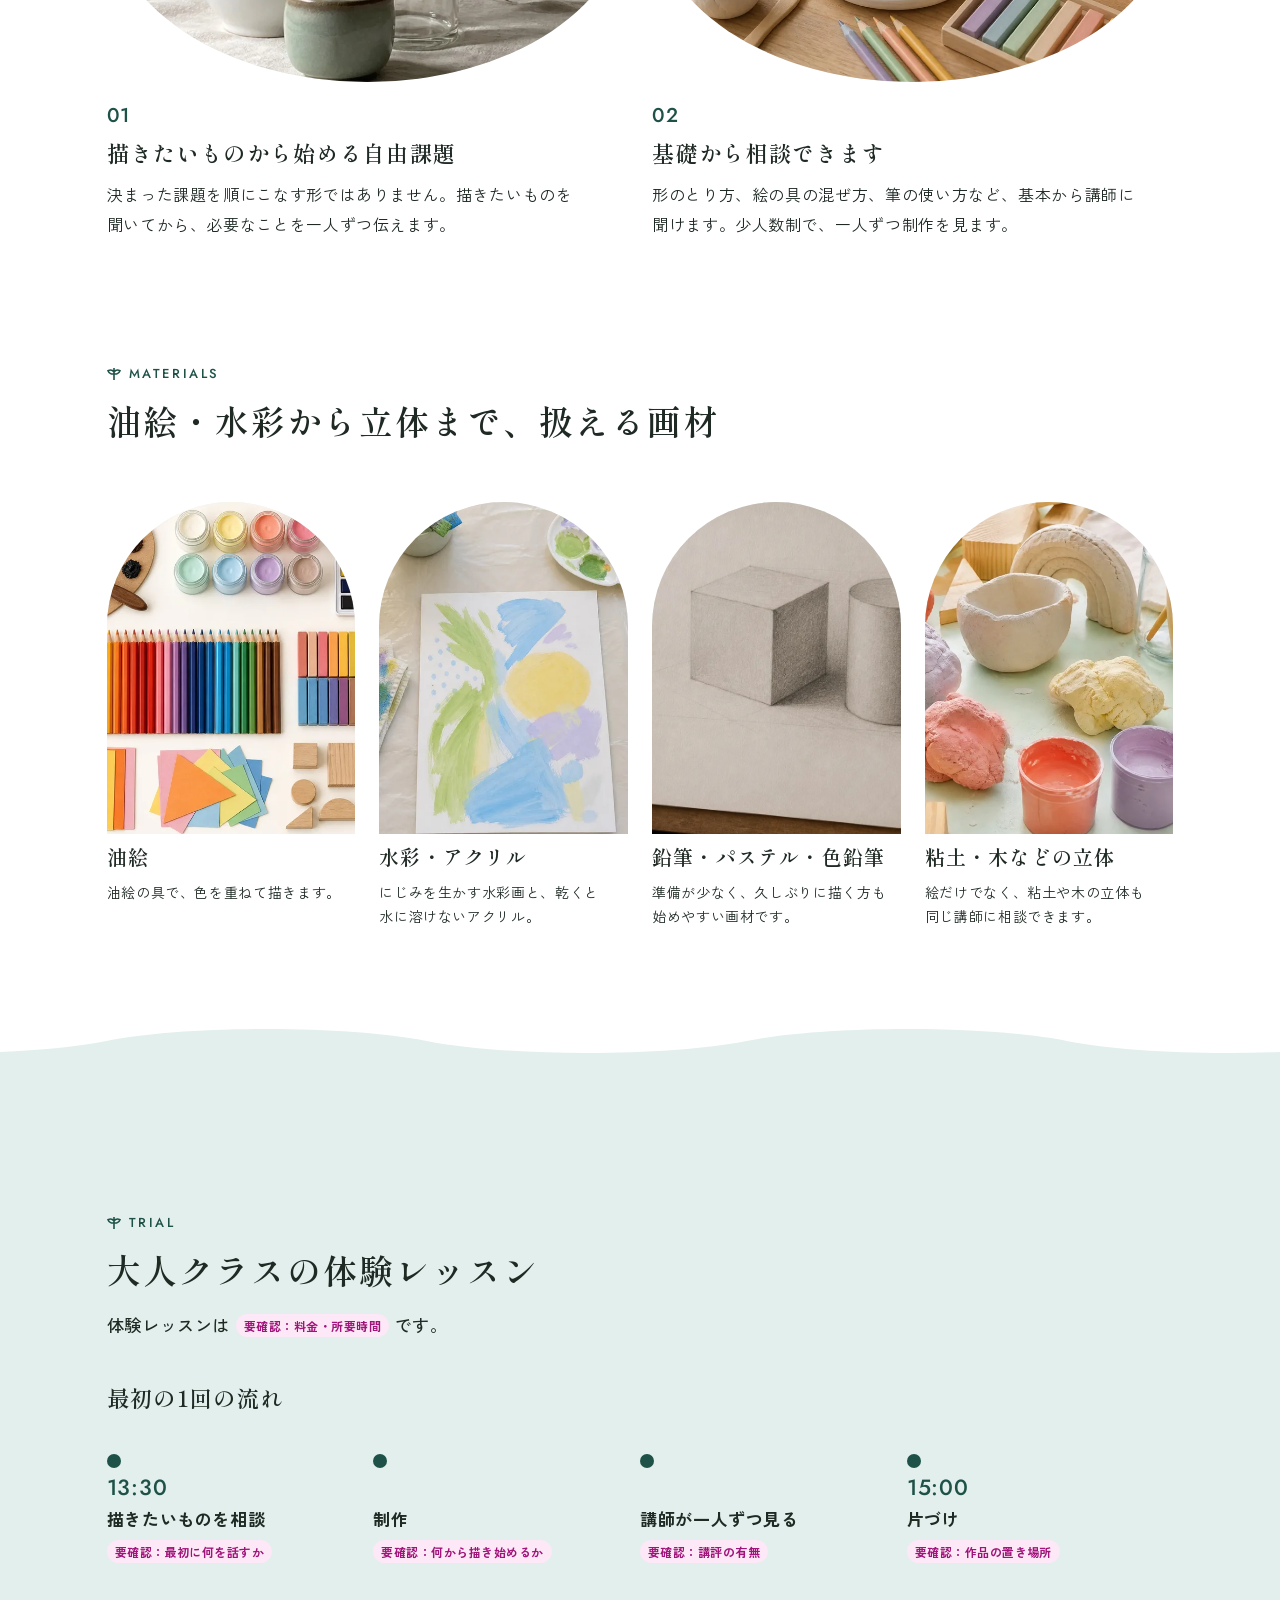
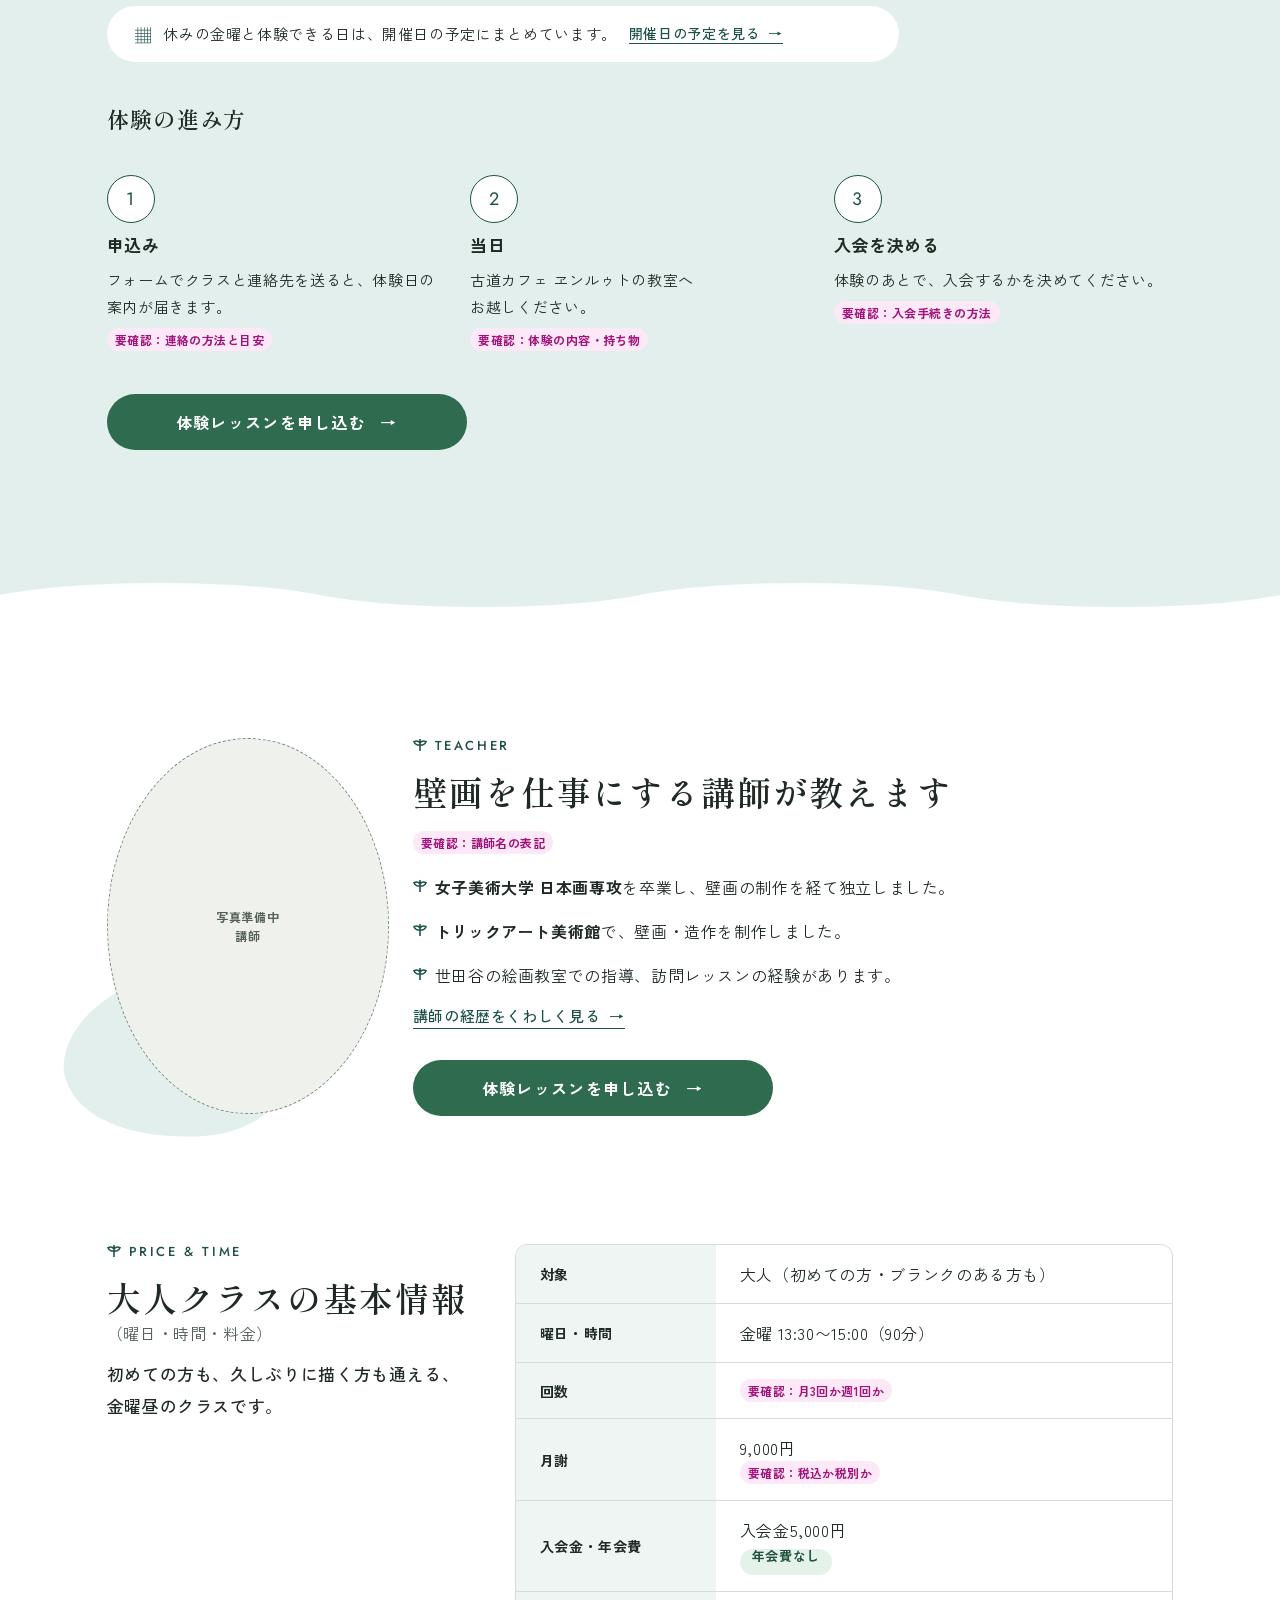
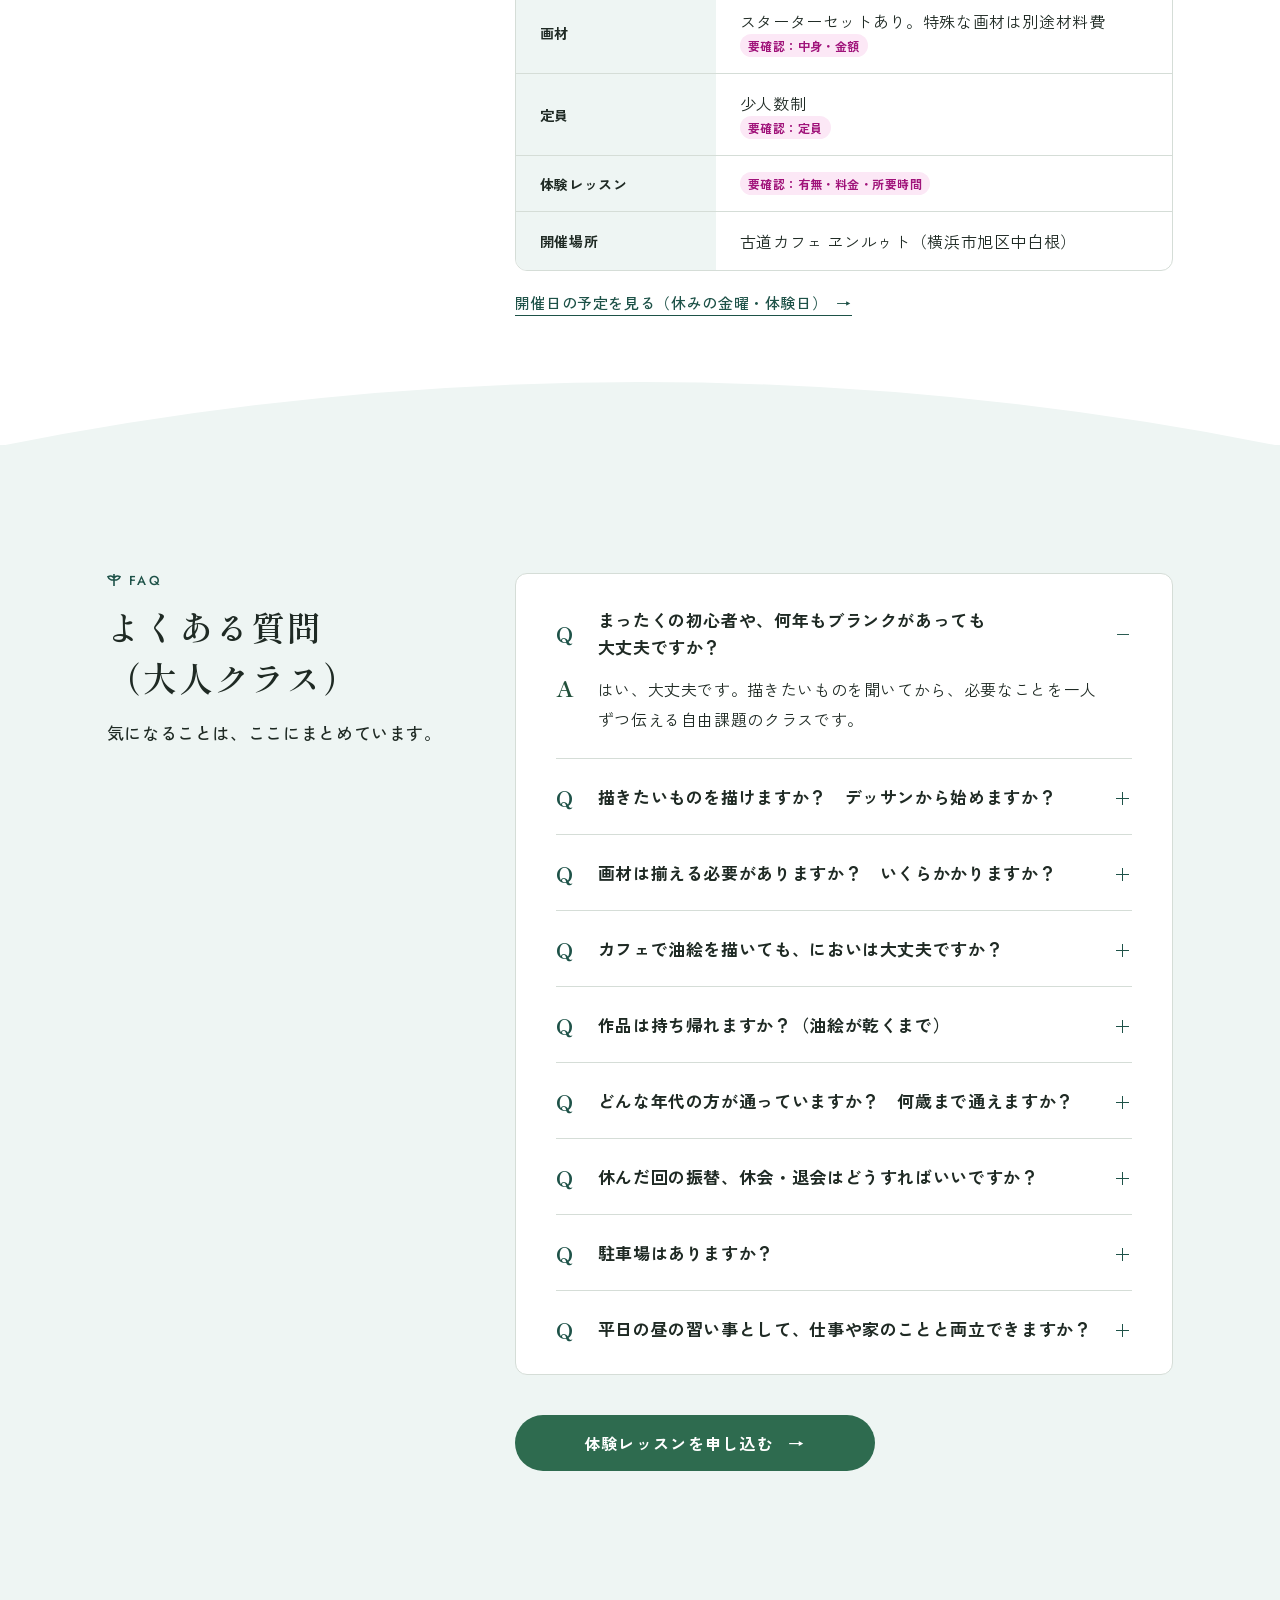
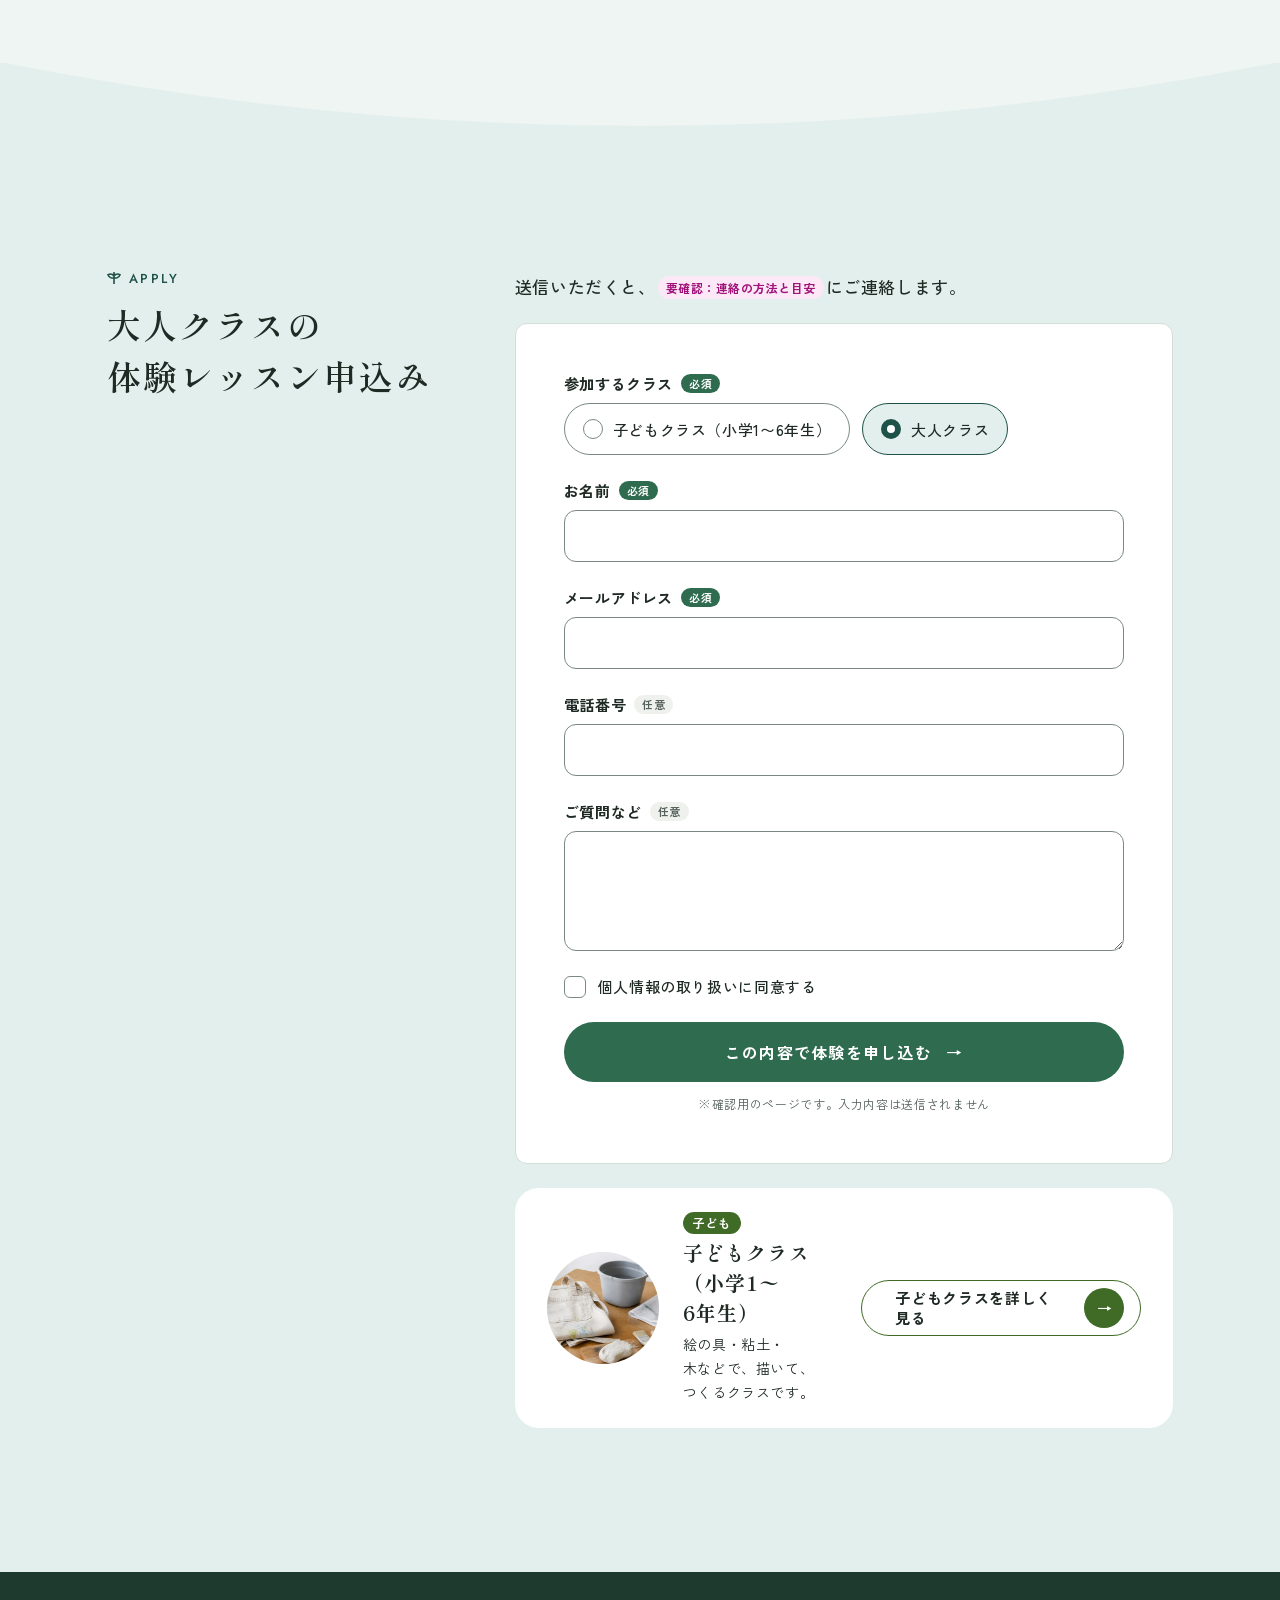
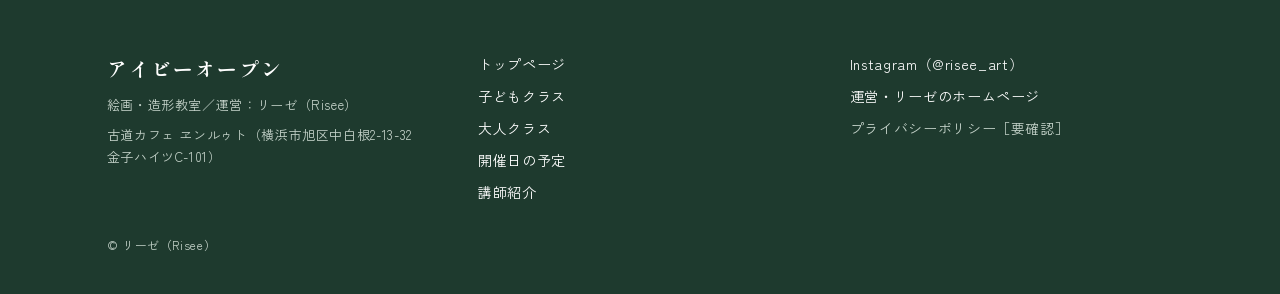
==== commit d91b49e3: "ヒーローとスクロールの動きを修正 Co-Authored-By: Claude Opus 5.5 <noreply@anthropic.com>" ====
--- a/adult/index.html
+++ b/adult/index.html
@@ -10,11 +10,11 @@
 <link rel="preconnect" href="https://fonts.googleapis.com">
 <link rel="preconnect" href="https://fonts.gstatic.com" crossorigin>
 <link href="https://fonts.googleapis.com/css2?family=Jost:wght@400;500&family=Shippori+Mincho:wght@600;700&family=Zen+Kaku+Gothic+New:wght@400;500;700&display=swap" rel="stylesheet">
-<link rel="stylesheet" href="../assets/css/style.css">
+<link rel="stylesheet" href="../assets/css/style.css?v=2">
 <script>
 (function(d){if(window.matchMedia&&matchMedia('(prefers-reduced-motion: reduce)').matches)return;d.classList.add('js-motion');try{if(sessionStorage.getItem('ivy-intro'))d.classList.add('intro-done')}catch(e){}setTimeout(function(){if(!window.ivyReady)d.classList.remove('js-motion')},2500)})(document.documentElement);
 </script>
-<script src="../assets/js/main.js" defer></script>
+<script src="../assets/js/main.js?v=2" defer></script>
 </head>
 <body data-theme="adult" class="has-fixbar">
 <header class="header">
--- a/assets/css/style.css
+++ b/assets/css/style.css
@@ -41,6 +41,7 @@
   --head-gap: 36px;
 
   --ease-out: cubic-bezier(.22, 1, .36, 1);
+  --ease-slow: cubic-bezier(.65, 0, .35, 1);
   --dur-react: .25s;
 }
 [data-theme="kids"]  { --theme: #3F6B26; --theme-pale: #E8F4DA; --theme-soft: #F3F9EC; }
@@ -839,17 +840,69 @@
   .thanks__links { flex-direction: row; gap: 32px; }
 }
 
+/* ===== 開く幕・写真の切り替え・写真の帯 ===== */
+.curtain { display: none; }
+.fv__scroll { display: none; }
+.fv__side {
+  position: absolute; inset: 0; pointer-events: none;
+  -webkit-mask: var(--side) 0 0 / 100% 100% no-repeat; mask: var(--side) 0 0 / 100% 100% no-repeat;
+}
+.fv__side--a { --side: url("data:image/svg+xml,%3Csvg xmlns='http://www.w3.org/2000/svg' viewBox='0 0 375 400' preserveAspectRatio='none'%3E%3Cpath d='M0 0H375V160C250 112 110 282 0 247Z'/%3E%3C/svg%3E"); }
+.fv__side--b { --side: url("data:image/svg+xml,%3Csvg xmlns='http://www.w3.org/2000/svg' viewBox='0 0 375 400' preserveAspectRatio='none'%3E%3Cpath d='M0 247C110 282 250 112 375 160V400H0Z'/%3E%3C/svg%3E"); }
+.fv__slide { position: absolute; left: 0; width: 100%; height: 65%; object-fit: cover; opacity: 0; transition: opacity 2.4s ease-in-out; }
+.fv__side--a .fv__slide { top: 0; }
+.fv__side--b .fv__slide { bottom: 0; transition-delay: .5s; }
+.fv__slide.is-on { opacity: 1; }
+.loop { overflow: hidden; padding-block: 24px; }
+.loop__track { display: flex; width: max-content; }
+.loop__track li { flex: none; width: 216px; height: 160px; margin-right: 12px; overflow: hidden; border-radius: 20px; }
+.loop__track li:nth-child(3n+2) { border-radius: 50%; }
+.loop__track img { width: 100%; height: 100%; object-fit: cover; }
+@media (min-width: 768px) {
+  .fv__side--a { --side: url("data:image/svg+xml,%3Csvg xmlns='http://www.w3.org/2000/svg' viewBox='0 0 1440 560' preserveAspectRatio='none'%3E%3Cpath d='M0 0H800C900 190 480 330 652 560H0Z'/%3E%3C/svg%3E"); }
+  .fv__side--b { --side: url("data:image/svg+xml,%3Csvg xmlns='http://www.w3.org/2000/svg' viewBox='0 0 1440 560' preserveAspectRatio='none'%3E%3Cpath d='M800 0H1440V560H652C480 330 900 190 800 0Z'/%3E%3C/svg%3E"); }
+  .fv__slide { width: 66%; height: 100%; }
+  .fv__side--a .fv__slide { left: 0; }
+  .fv__side--b .fv__slide { left: auto; right: 0; }
+  .loop { padding-block: 40px; }
+  .loop__track li { width: 360px; height: 260px; margin-right: 20px; border-radius: 28px; }
+}
+
 /* ===== 動き（JSが有効で、動きを減らす設定でないときだけ） ===== */
 @media (prefers-reduced-motion: no-preference) {
   html { scroll-behavior: smooth; }
 
   /* 開いたときの主役 */
-  html.js-motion:not(.intro-done) .fv__photo { animation: fvOpen 1s var(--ease-out) both; }
+  html.js-motion:not(.intro-done) .curtain {
+    position: fixed; inset: 0; z-index: 400; display: grid; place-items: center; background: var(--color-deep); color: #fff;
+    animation: curtainOut 1.3s var(--ease-slow) 1.3s both;
+  }
+  html.js-motion:not(.intro-done) .curtain__mark { text-align: center; animation: markIn 1.1s var(--ease-slow) .1s both; }
+  .curtain__sub { display: block; font-family: var(--font-head); font-weight: 600; font-size: 14px; letter-spacing: .24em; }
+  .curtain__main { display: block; margin-top: 10px; font-family: var(--font-head); font-weight: 700; font-size: 28px; letter-spacing: .16em; }
   html.js-motion:not(.intro-done) .fv__under,
-  html.js-motion:not(.intro-done) .fv__over img { animation: zoomOut 1s var(--ease-out) both; }
-  html.js-motion:not(.intro-done) .fv__line path { stroke-dasharray: 1; animation: draw .6s var(--ease-out) .2s both; }
-  html.js-motion:not(.intro-done) .hero__catch { animation: rise20 .6s var(--ease-out) .5s both; }
-  html.js-motion:not(.intro-done) .fv__card { animation: rise8 .4s var(--ease-out) .9s both; }
+  html.js-motion:not(.intro-done) .fv__over img { animation: zoomOut 3s var(--ease-slow) both; }
+  html.js-motion:not(.intro-done) .fv__line path { stroke-dasharray: 1; animation: draw 1.2s var(--ease-slow) 1.6s both; }
+  html.js-motion:not(.intro-done) .hero__catch { animation: rise20 1s var(--ease-slow) 1.8s both; }
+  html.js-motion:not(.intro-done) .fv__card { animation: rise8 .8s var(--ease-slow) 2s both; }
+
+  /* 切り替わる写真はゆっくり寄る */
+  .fv__slide.is-on { animation: slideDrift 8s linear both; }
+
+  /* 下へ誘う線 */
+  html.js-motion .fv__scroll {
+    position: absolute; left: max(var(--page-x), calc(50% - 600px)); bottom: 72px; z-index: 2; display: block;
+    width: 1px; height: 64px; overflow: hidden; background: rgb(255 255 255 / .4);
+  }
+  html.js-motion .fv__scroll::before {
+    content: ""; display: block; height: 100%; background: #fff; animation: scrollLine 2.4s var(--ease-slow) infinite;
+  }
+
+  /* 写真の帯がゆっくり流れる */
+  .loop__track { animation: loopFlow 70s linear infinite; }
+
+  /* 枠の中で写真がずれる（スクロール連動） */
+  html.js-motion .has-drift img { scale: 1.16; translate: 0 var(--drift, 0); }
 
   html.js-motion:not(.intro-done) .gallery .blob--a { animation: blobIn .8s var(--ease-out) both; }
   html.js-motion:not(.intro-done) .gallery .blob--b { animation: blobInFlip .8s var(--ease-out) both; }
@@ -860,15 +913,15 @@
   html.js-motion:not(.intro-done) .g5 { animation: puff .7s var(--ease-out) .51s both; }
 
   /* スクロールで出る */
-  html.js-motion .reveal { transition: opacity .6s var(--ease-out) var(--d, 0s), transform .6s var(--ease-out) var(--d, 0s); }
-  html.js-motion .reveal:not(.is-in) { opacity: 0; transform: translateY(16px); }
-  html.js-motion .reveal--up { transition-duration: .7s; }
-  html.js-motion .reveal--up:not(.is-in) { transform: translateY(24px); }
-
-  html.js-motion .reveal--ellipse { transition: clip-path .8s var(--ease-out); }
+  html.js-motion .reveal { transition: opacity 1.2s var(--ease-slow) var(--d, 0s), transform 1.2s var(--ease-slow) var(--d, 0s); }
+  html.js-motion .reveal:not(.is-in) { opacity: 0; transform: translateY(24px); }
+  html.js-motion .reveal--up { transition-duration: 1.4s; }
+  html.js-motion .reveal--up:not(.is-in) { transform: translateY(36px); }
+
+  html.js-motion .reveal--ellipse { transition: clip-path 1.4s var(--ease-slow); }
   html.js-motion .reveal--ellipse:not(.is-in) { opacity: 1; transform: none; clip-path: ellipse(40% 40% at 50% 50%); }
   html.js-motion .reveal--ellipse.is-in { clip-path: ellipse(52% 52% at 50% 50%); }
-  html.js-motion .reveal--ellipse img { transition: transform .8s var(--ease-out); }
+  html.js-motion .reveal--ellipse img { transition: transform 1.4s var(--ease-slow); }
   html.js-motion .reveal--ellipse:not(.is-in) img { transform: scale(1.06); }
 
   html.js-motion .reveal--wave { transition: none; }
@@ -879,14 +932,19 @@
 
   html.js-motion .reveal--draw { transition: none; }
   html.js-motion .reveal--draw:not(.is-in) { opacity: 1; transform: none; }
-  html.js-motion .reveal--draw path { stroke-dasharray: 1; stroke-dashoffset: 0; transition: stroke-dashoffset 1s var(--ease-out); }
+  html.js-motion .reveal--draw path { stroke-dasharray: 1; stroke-dashoffset: 0; transition: stroke-dashoffset .3s linear; }
   html.js-motion .reveal--draw:not(.is-in) path { stroke-dashoffset: 1; }
 
-  @keyframes fvOpen {
-    from { clip-path: ellipse(0% 0% at var(--cx) 100%); }
-    to   { clip-path: ellipse(110% 160% at var(--cx) 100%); }
-  }
-  @keyframes zoomOut { from { transform: scale(1.04); } to { transform: scale(1); } }
+  /* 線が届いた番号から色がつく */
+  html.js-motion .steps__no { transition: background .6s, color .6s; }
+  html.js-motion .steps li.is-on .steps__no { background: var(--theme); color: #fff; }
+
+  @keyframes curtainOut { from { opacity: 1; } to { opacity: 0; visibility: hidden; } }
+  @keyframes markIn { from { opacity: 0; transform: translateY(12px); } to { opacity: 1; transform: none; } }
+  @keyframes zoomOut { from { transform: scale(1.1); } to { transform: scale(1); } }
+  @keyframes slideDrift { from { transform: scale(1.08); } to { transform: scale(1); } }
+  @keyframes scrollLine { from { transform: translateY(-100%); } 60%, to { transform: translateY(100%); } }
+  @keyframes loopFlow { to { transform: translateX(-50%); } }
   @keyframes draw { from { stroke-dashoffset: 1; } to { stroke-dashoffset: 0; } }
   @keyframes rise20 { from { opacity: 0; transform: translateY(20px); } to { opacity: 1; transform: none; } }
   @keyframes rise8 { from { opacity: 0; transform: translateY(8px); } to { opacity: 1; transform: none; } }
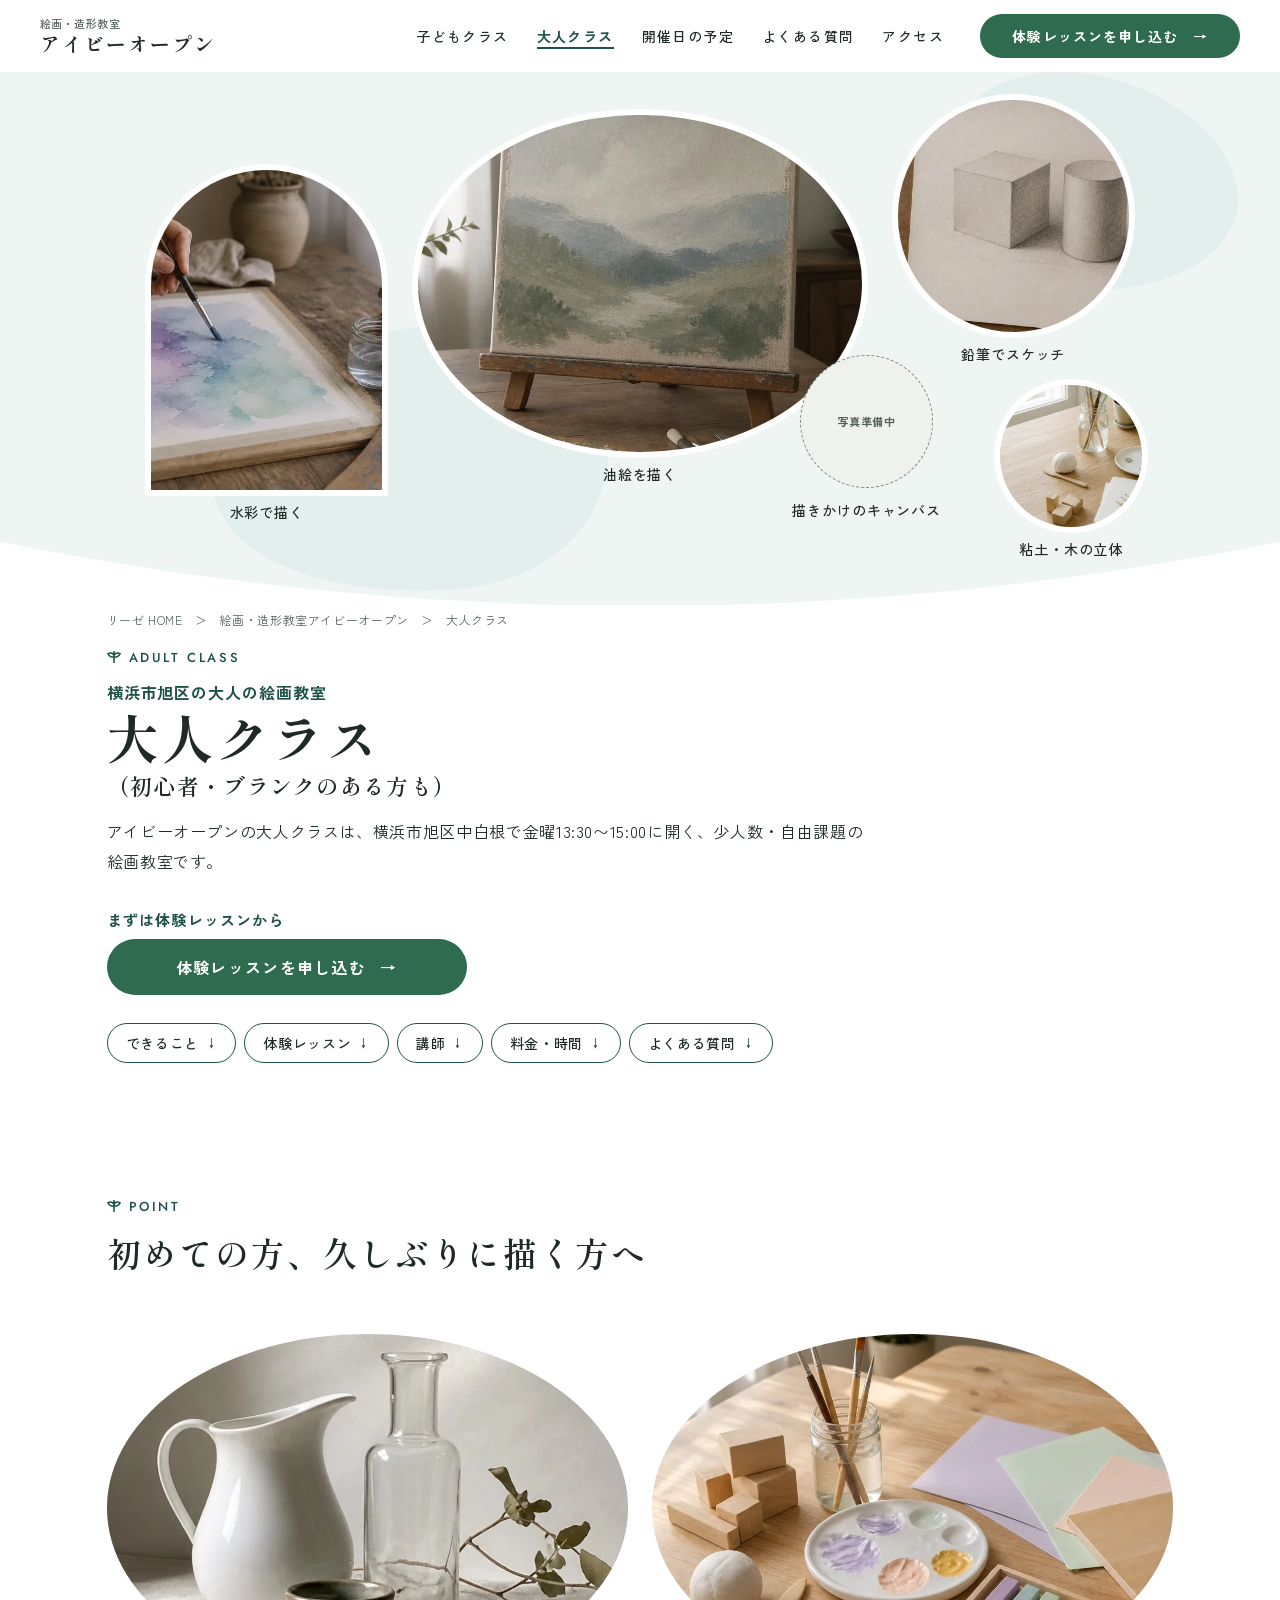
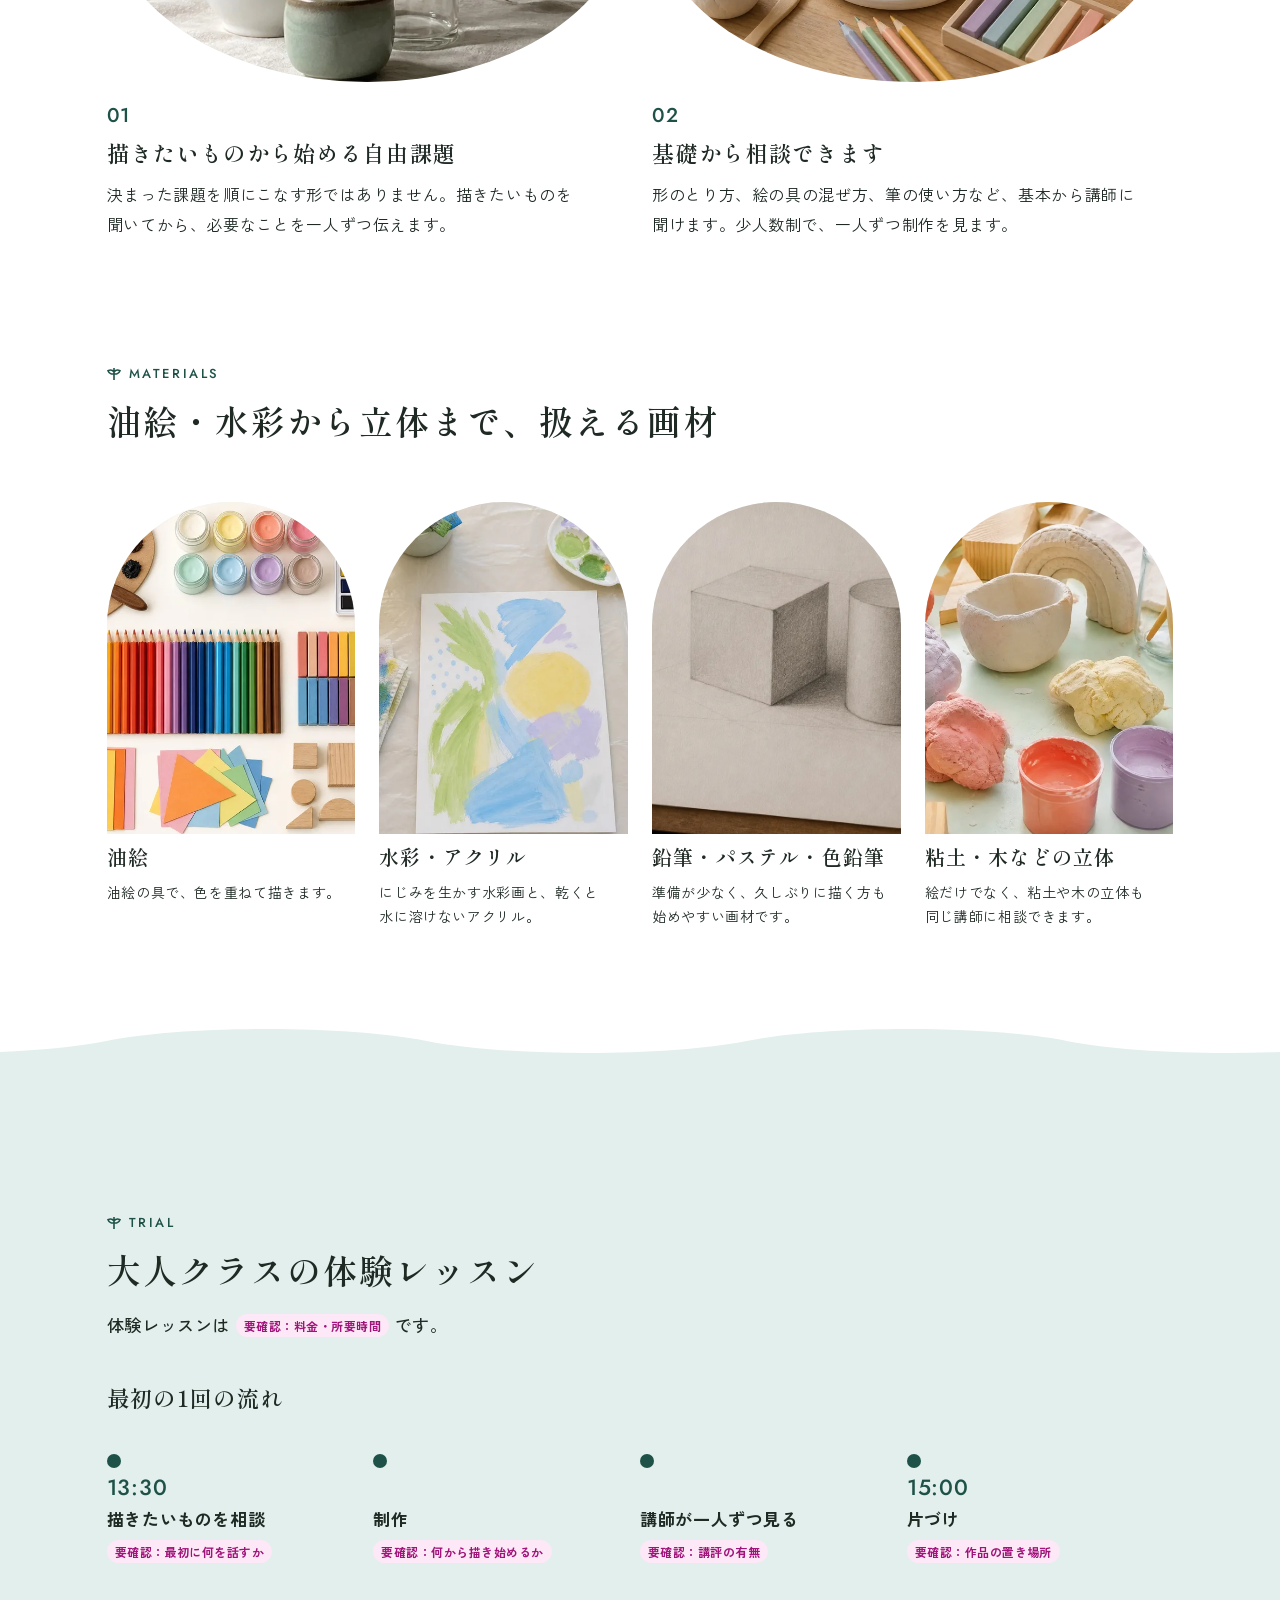
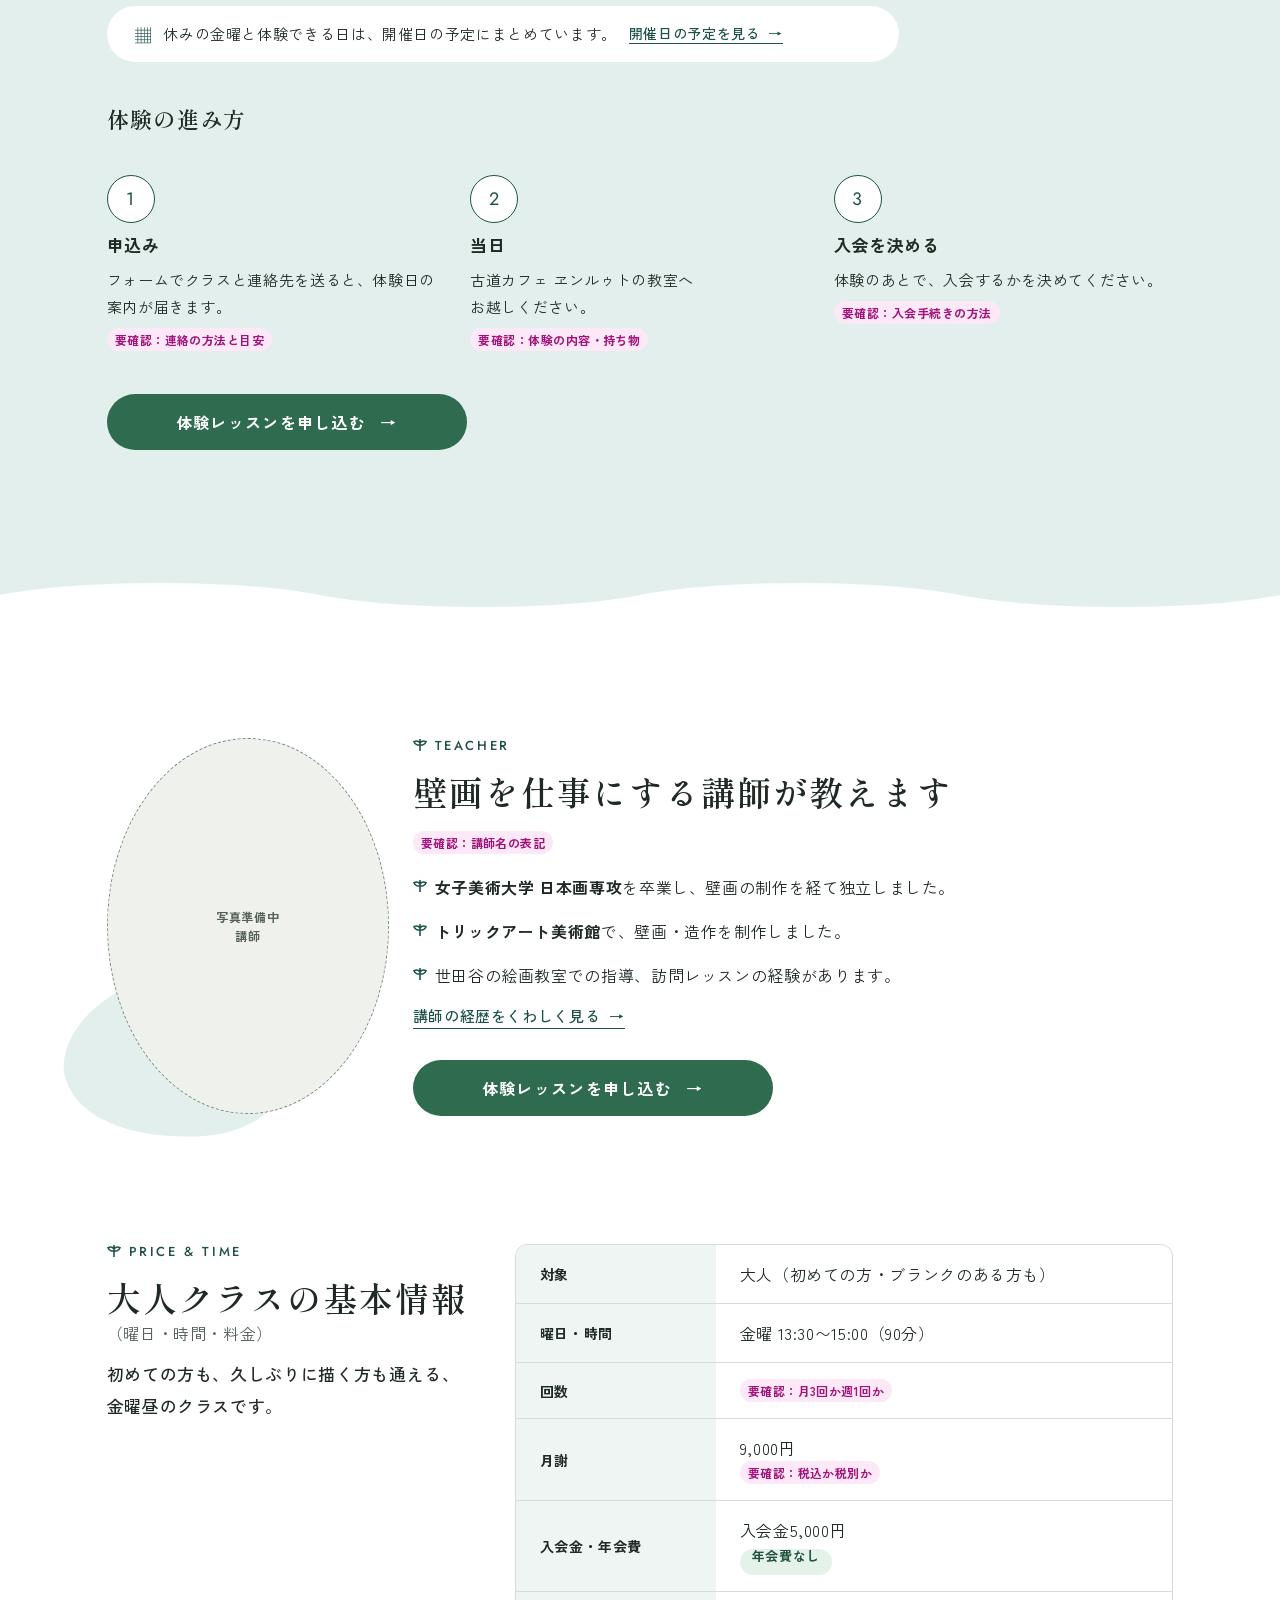
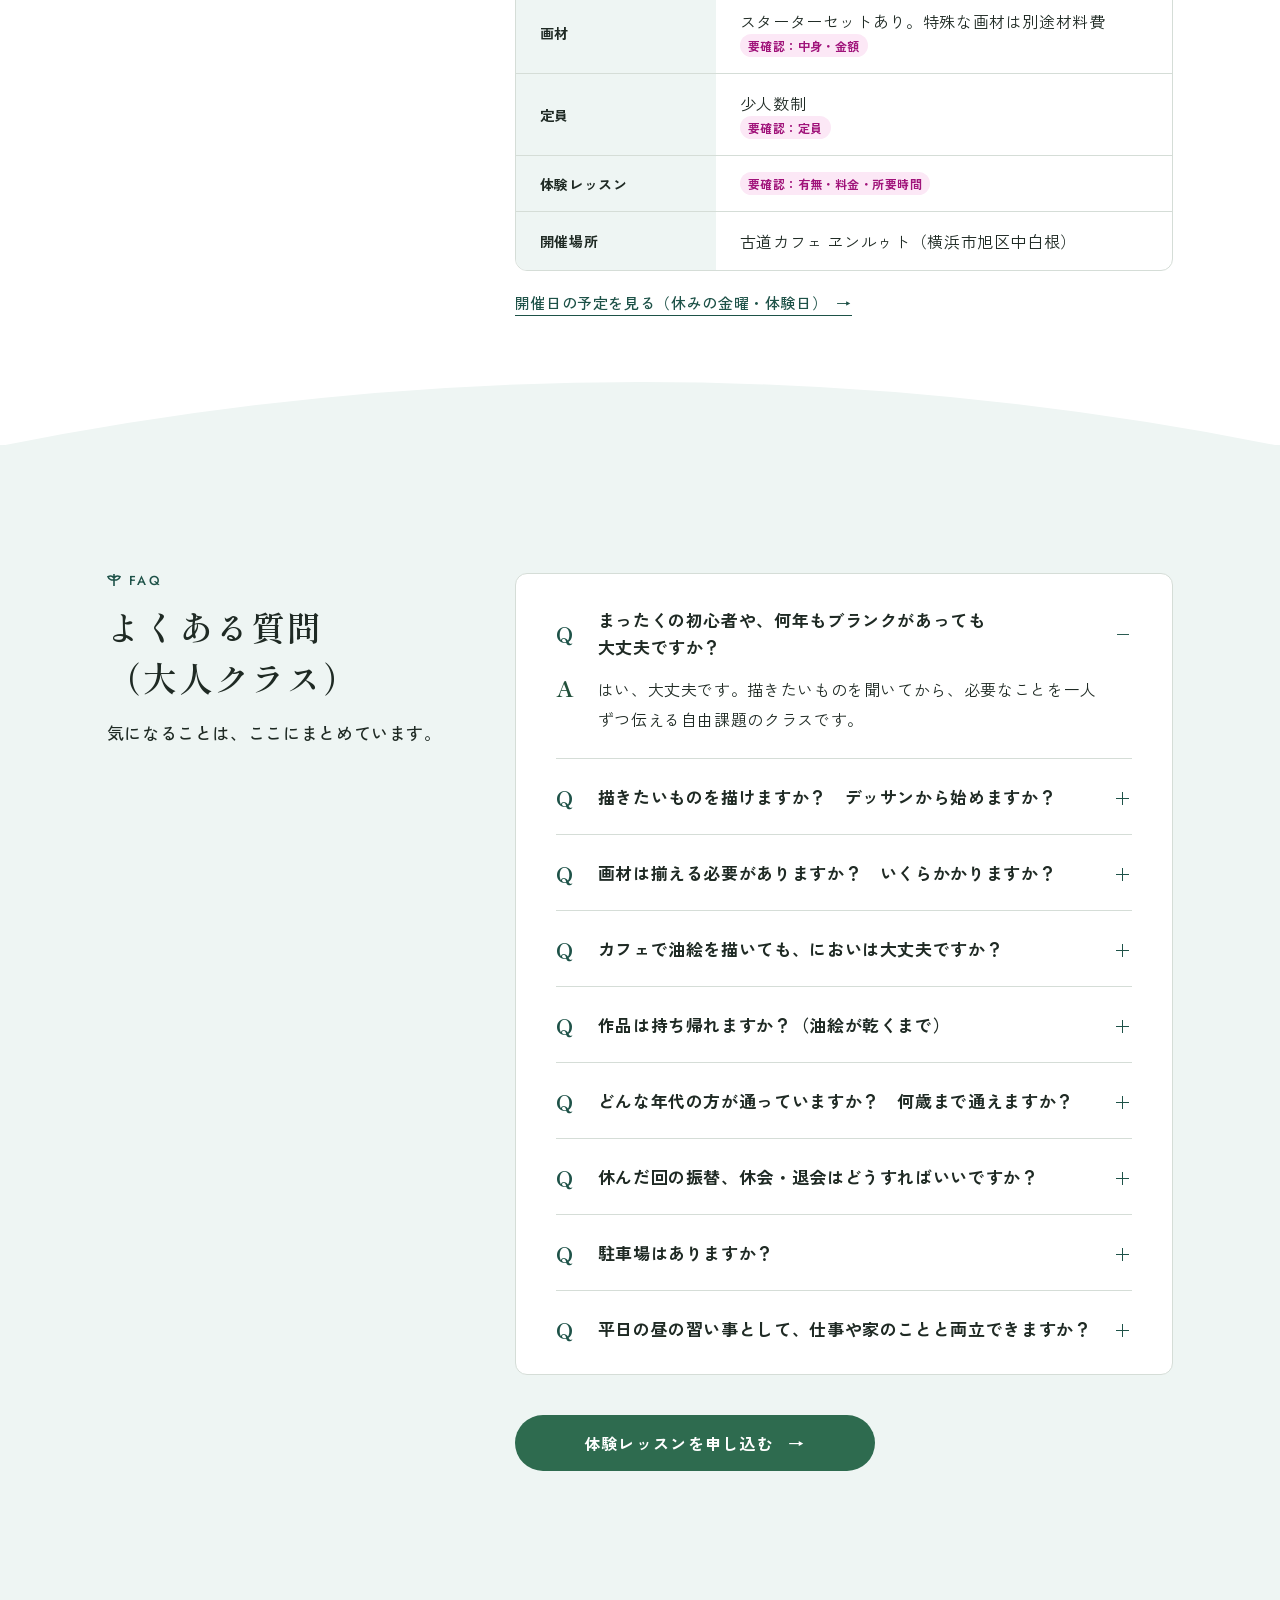
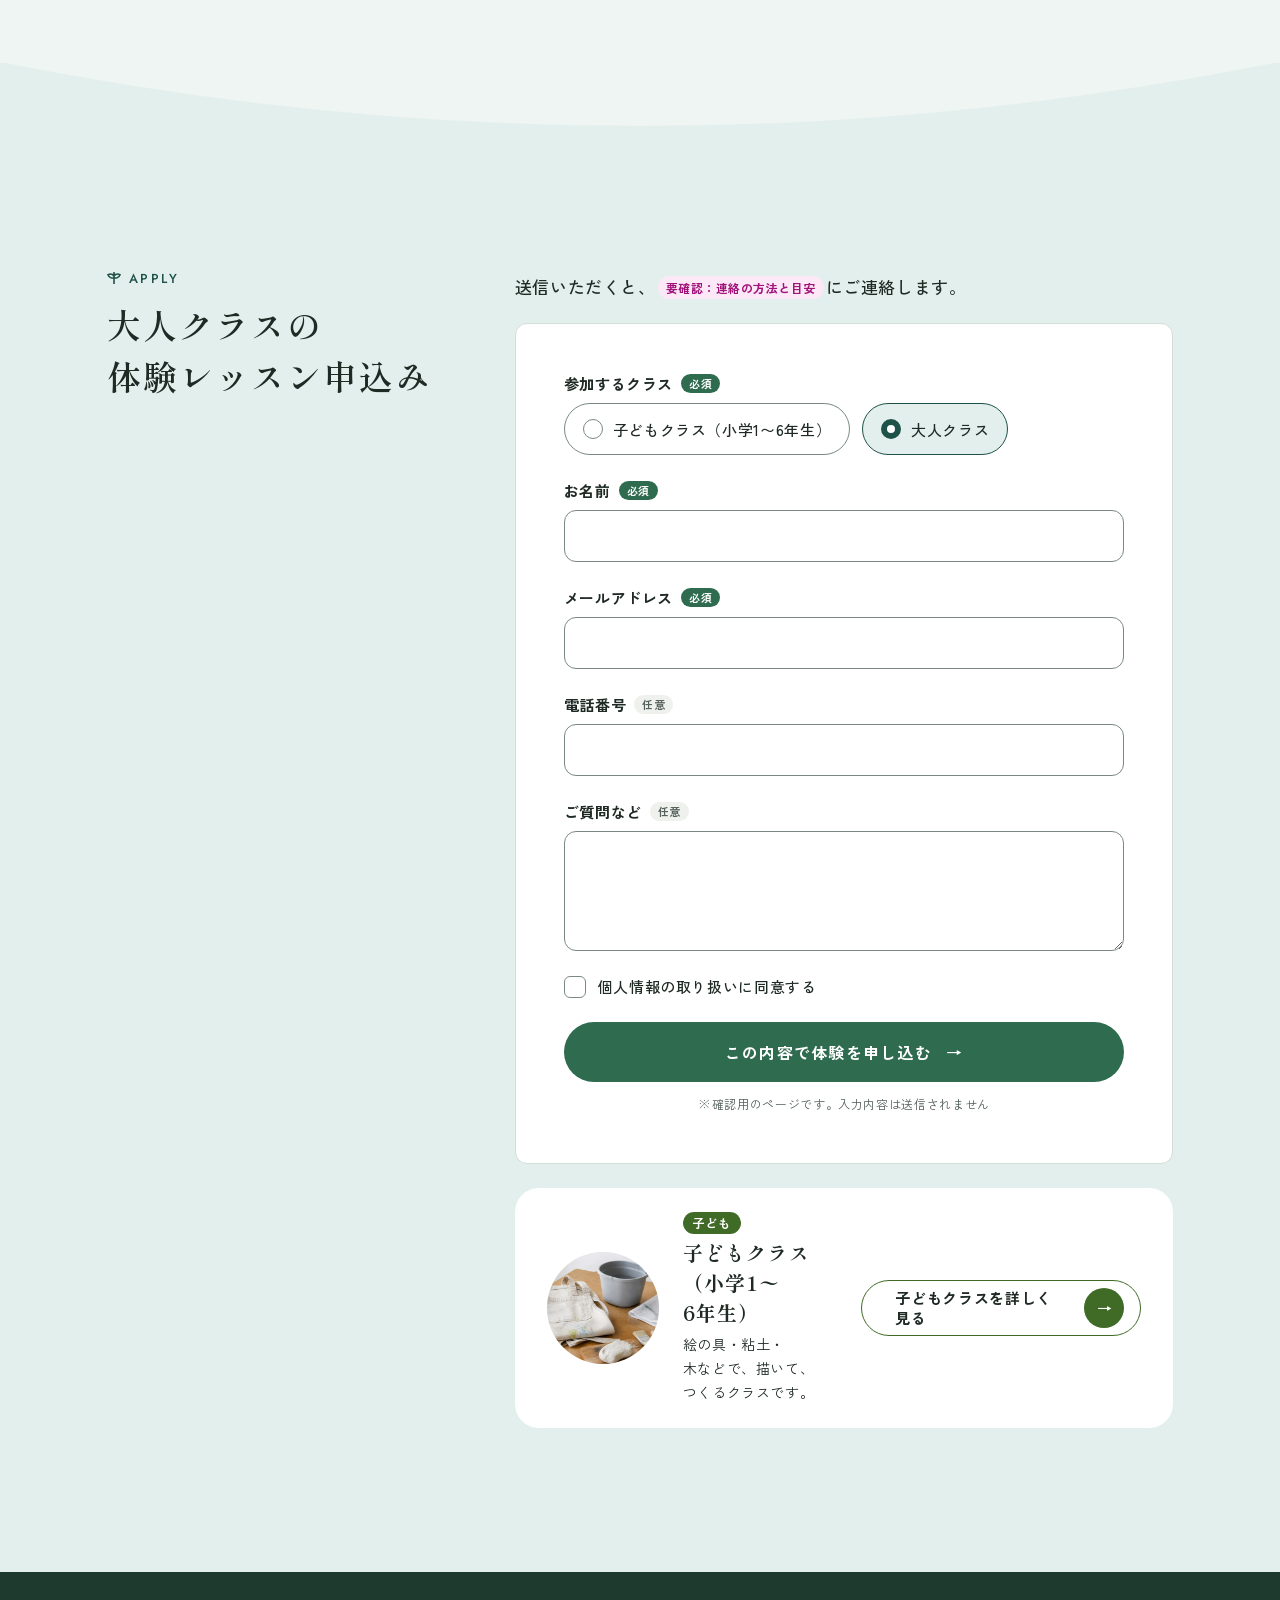
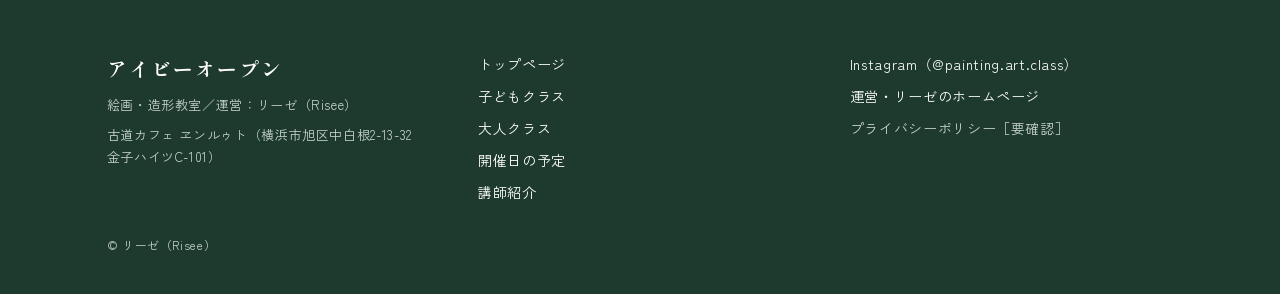
==== commit f71aa53c: "Instagramの投稿3件を埋め込み、教室のアカウントへリンクを統一 Co-Authored-By: Claude Opus 5.5 <noreply@anthropic.com>" ====
--- a/adult/index.html
+++ b/adult/index.html
@@ -10,11 +10,11 @@
 <link rel="preconnect" href="https://fonts.googleapis.com">
 <link rel="preconnect" href="https://fonts.gstatic.com" crossorigin>
 <link href="https://fonts.googleapis.com/css2?family=Jost:wght@400;500&family=Shippori+Mincho:wght@600;700&family=Zen+Kaku+Gothic+New:wght@400;500;700&display=swap" rel="stylesheet">
-<link rel="stylesheet" href="../assets/css/style.css?v=2">
+<link rel="stylesheet" href="../assets/css/style.css?v=3">
 <script>
 (function(d){if(window.matchMedia&&matchMedia('(prefers-reduced-motion: reduce)').matches)return;d.classList.add('js-motion');try{if(sessionStorage.getItem('ivy-intro'))d.classList.add('intro-done')}catch(e){}setTimeout(function(){if(!window.ivyReady)d.classList.remove('js-motion')},2500)})(document.documentElement);
 </script>
-<script src="../assets/js/main.js?v=2" defer></script>
+<script src="../assets/js/main.js?v=3" defer></script>
 </head>
 <body data-theme="adult" class="has-fixbar">
 <header class="header">
@@ -377,7 +377,7 @@
         <li><a href="../#teacher">講師紹介</a></li>
       </ul>
       <ul>
-        <li><a href="https://www.instagram.com/risee_art/" target="_blank" rel="noopener">Instagram（@risee_art）<span class="vh">（新しいタブで開きます）</span></a></li>
+        <li><a href="https://www.instagram.com/painting.art.class/" target="_blank" rel="noopener">Instagram（@painting.art.class）<span class="vh">（新しいタブで開きます）</span></a></li>
         <li><a href="https://artewald.com/" target="_blank" rel="noopener">運営・リーゼのホームページ<span class="vh">（新しいタブで開きます）</span></a></li>
         <li class="footer__muted">プライバシーポリシー［要確認］</li>
       </ul>
--- a/assets/css/style.css
+++ b/assets/css/style.css
@@ -953,3 +953,12 @@
   @keyframes settle { from { transform: scale(.96); } to { transform: scale(1); } }
   @keyframes puff { from { opacity: 0; transform: scale(.9); } to { opacity: 1; transform: scale(1); } }
 }
+
+/* Instagram の埋め込み */
+.ig-embeds{display:grid;grid-template-columns:repeat(3,minmax(0,1fr));gap:20px;align-items:start;width:100%}
+.ig-embeds .instagram-media,.ig-embeds .instagram-media-rendered{min-width:0!important;max-width:none!important;width:100%!important;margin:0!important;border-radius:12px!important}
+.ig-embeds blockquote{padding:16px;background:#fff;border-radius:12px;font-size:14px}
+@media (max-width:767px){
+  .ig-embeds{display:flex;gap:12px;overflow-x:auto;scroll-snap-type:x mandatory;-webkit-overflow-scrolling:touch;padding-bottom:6px}
+  .ig-embeds>*{flex:0 0 80%;scroll-snap-align:start}
+}
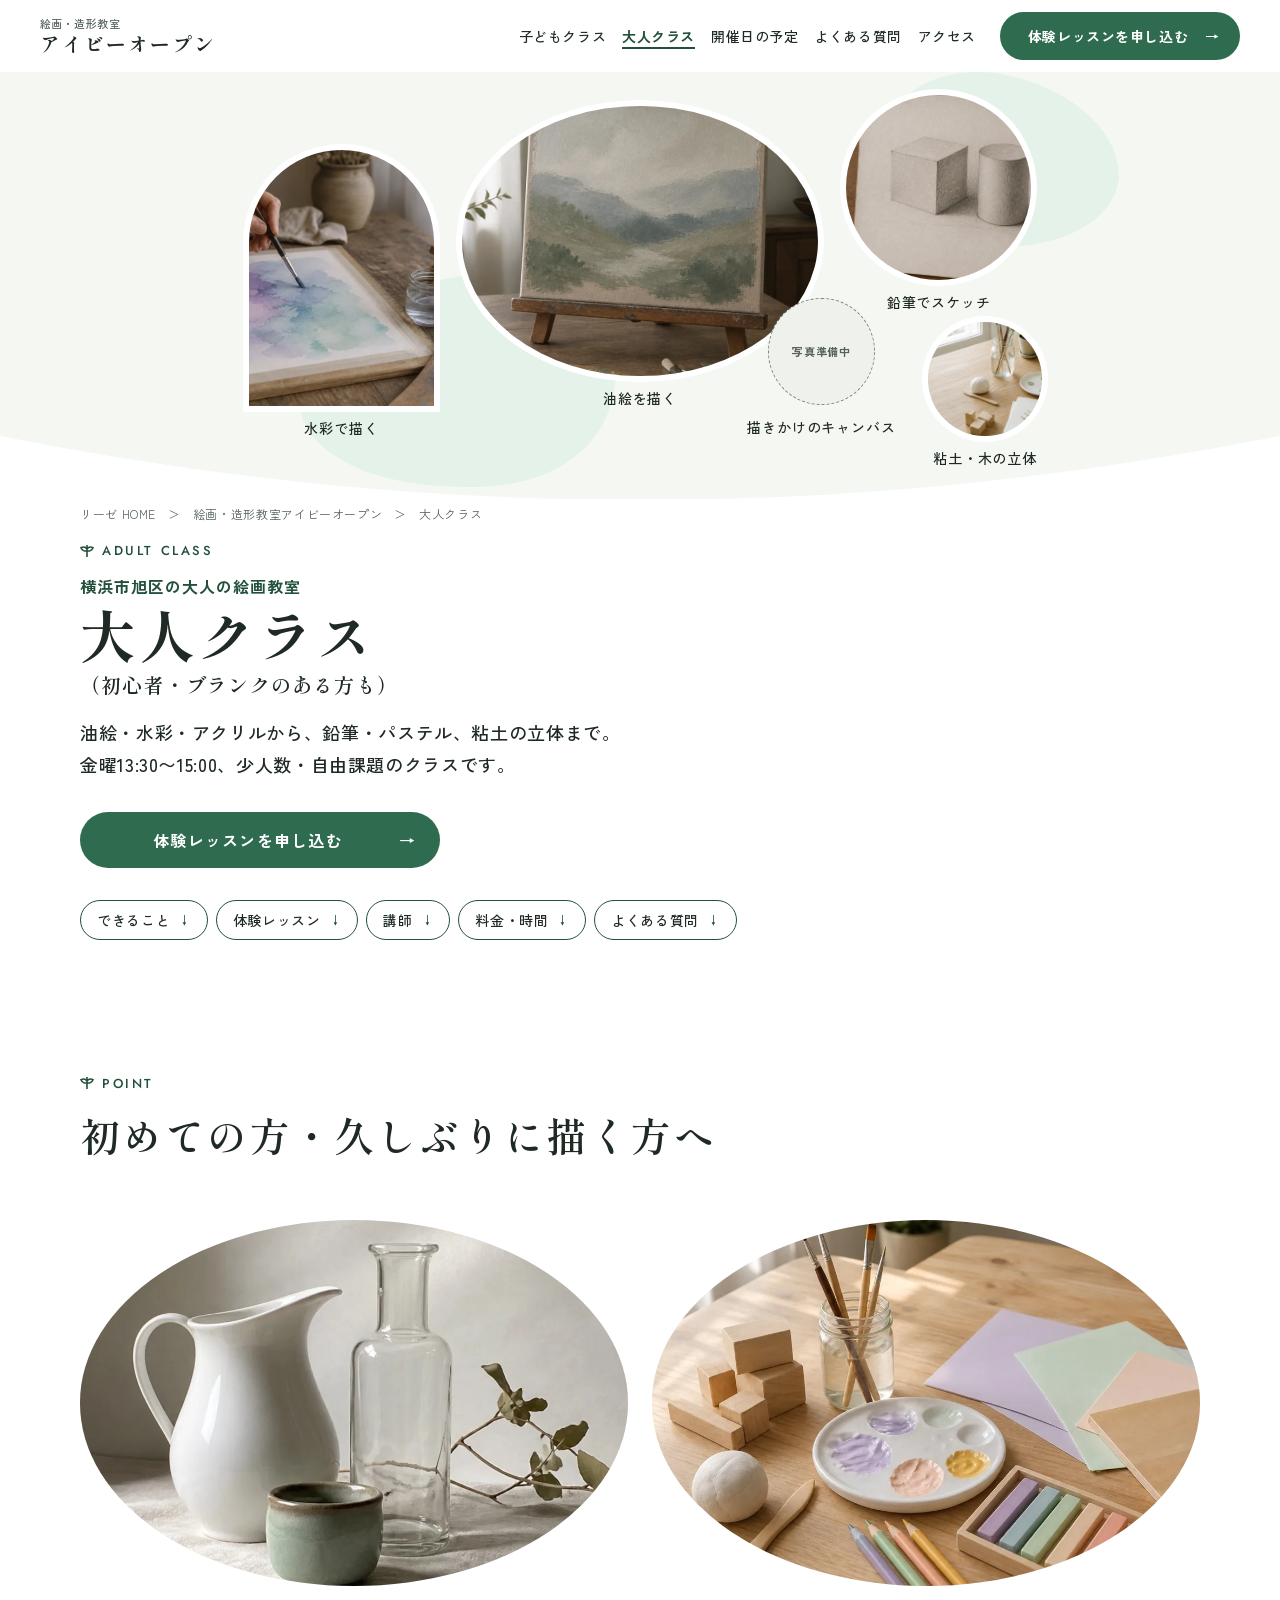
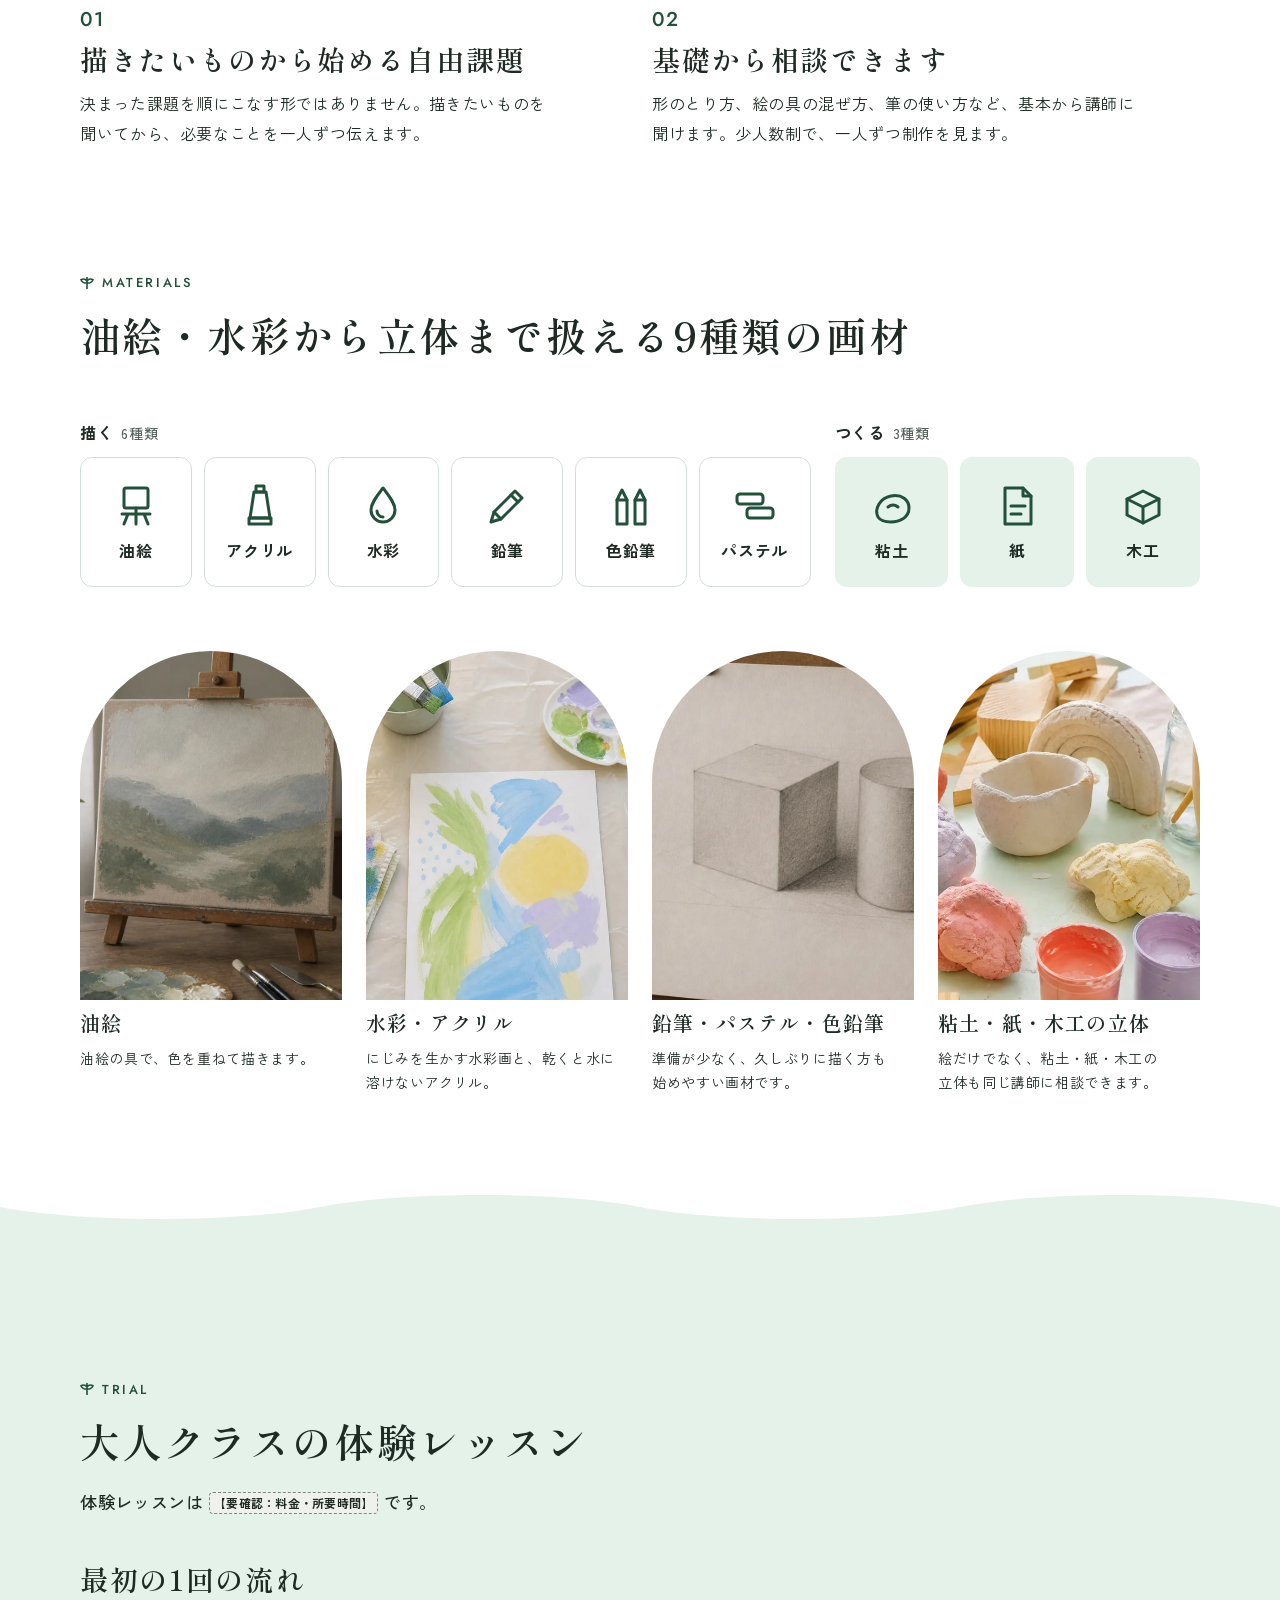
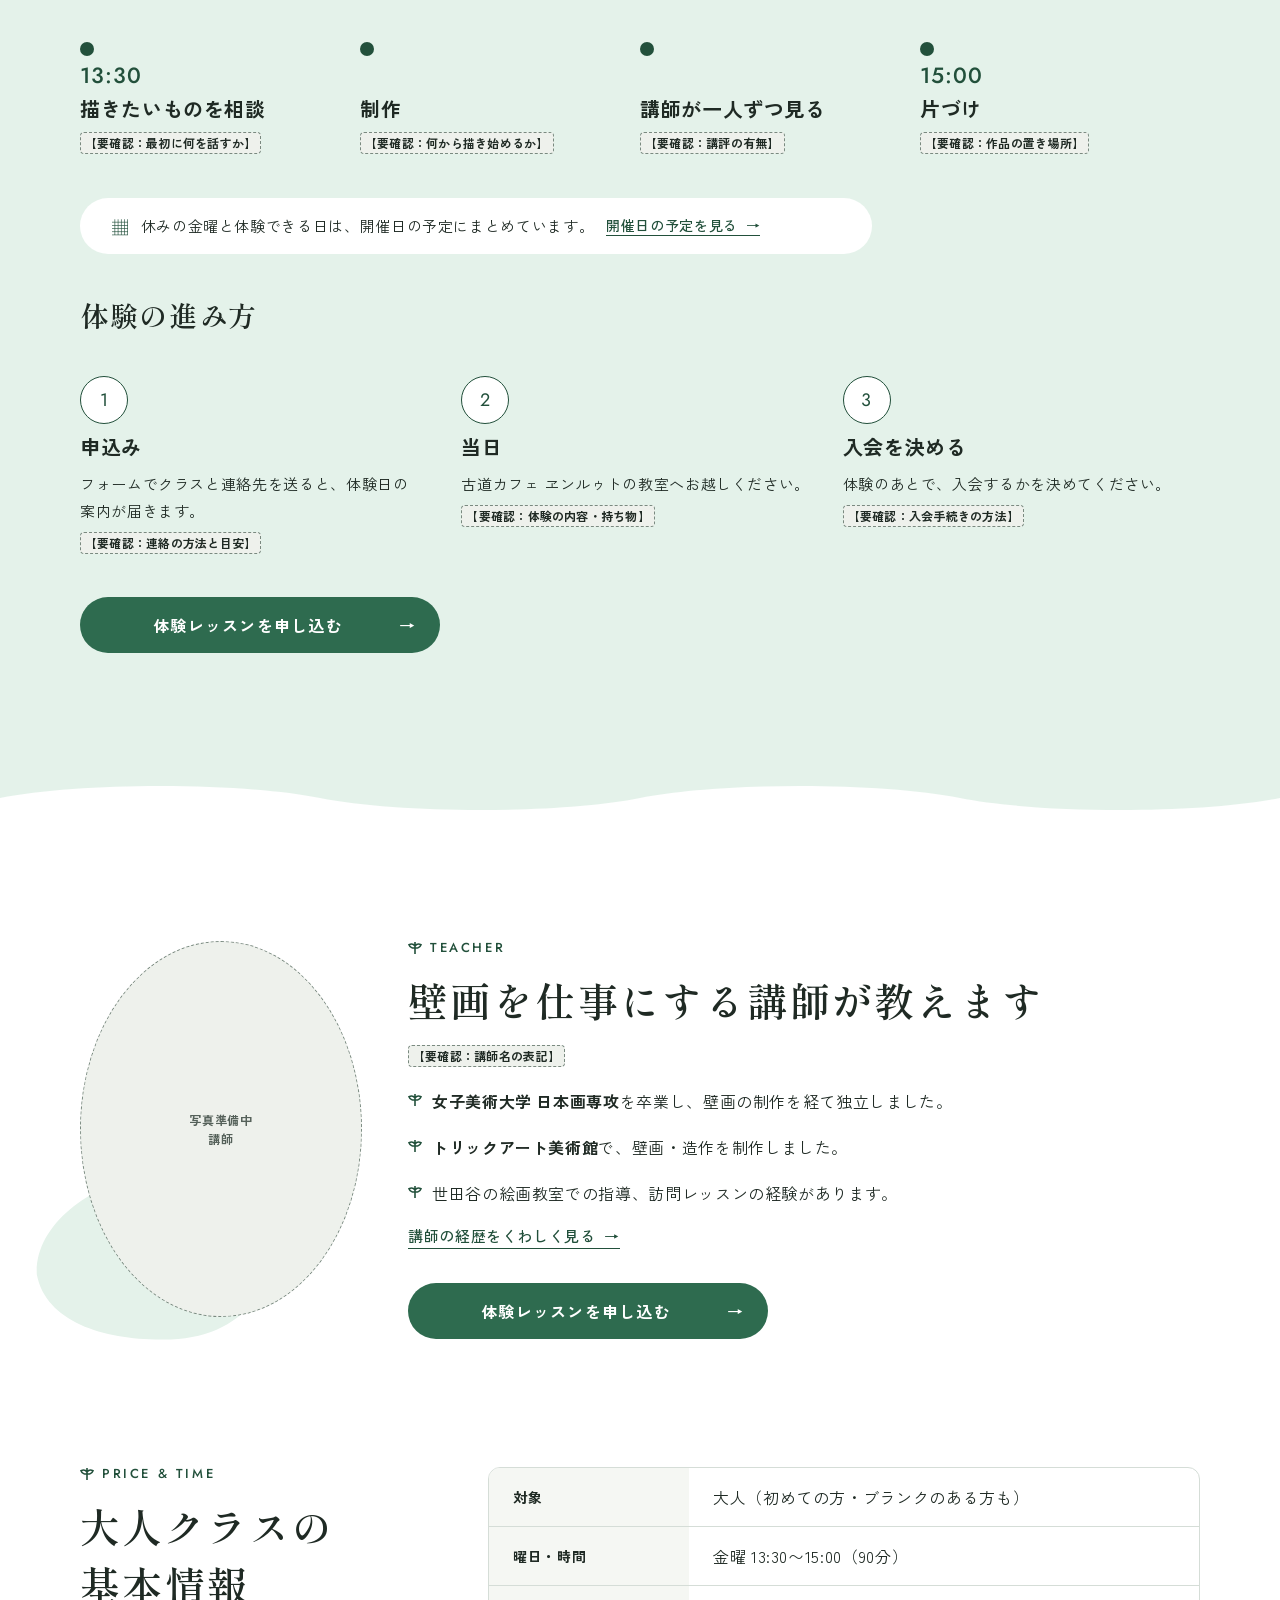
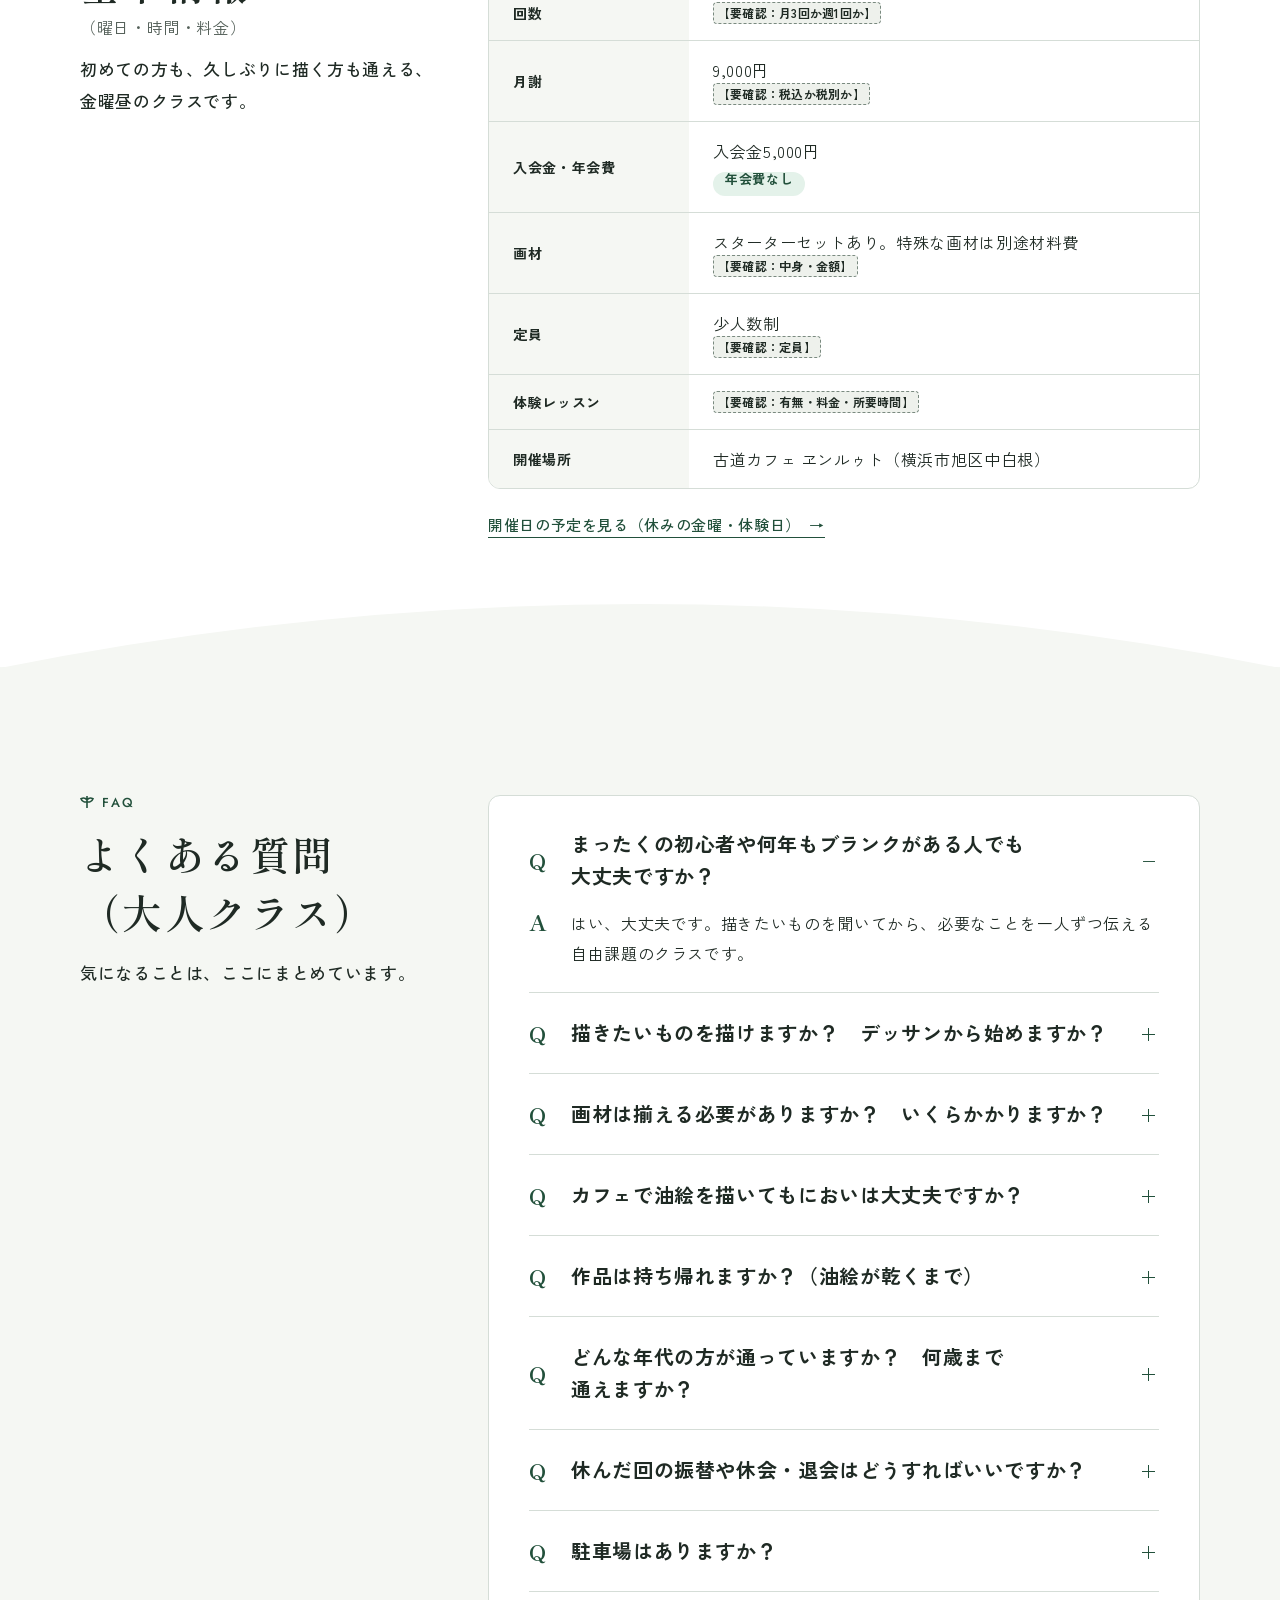
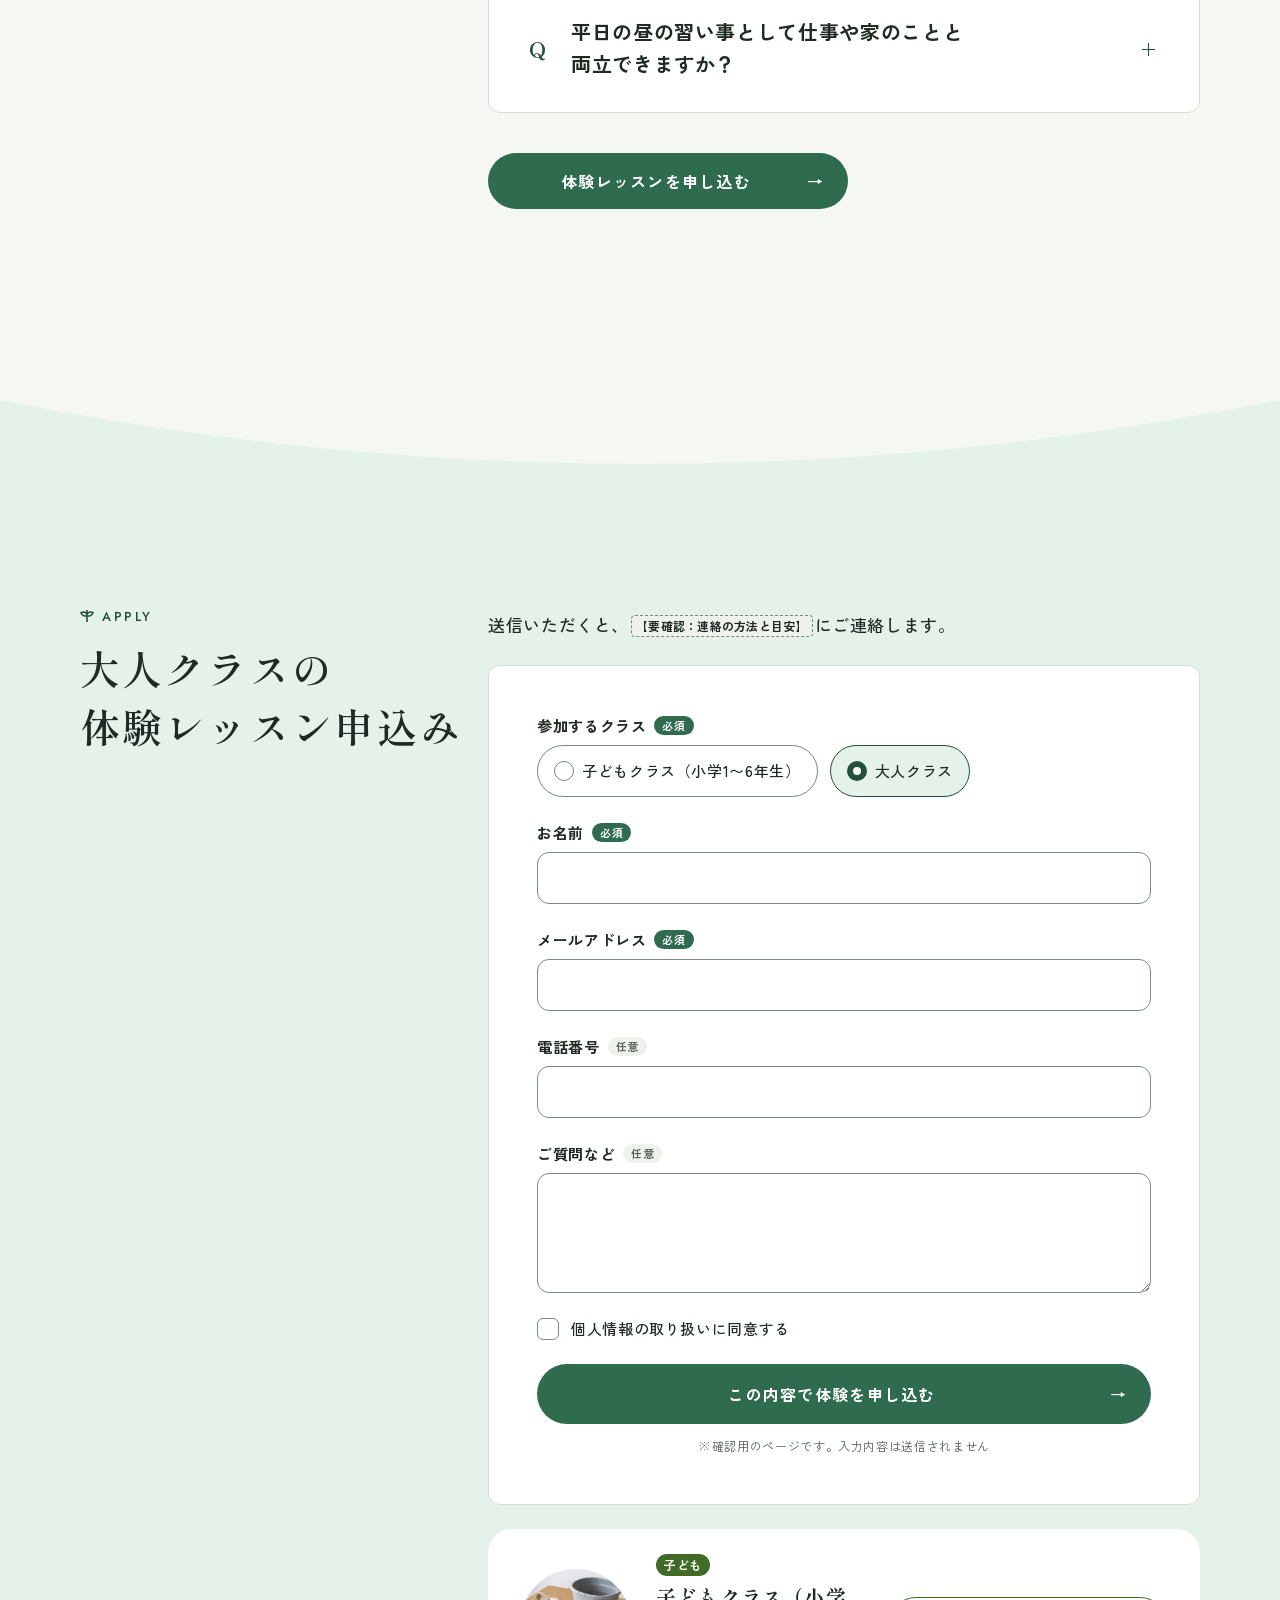
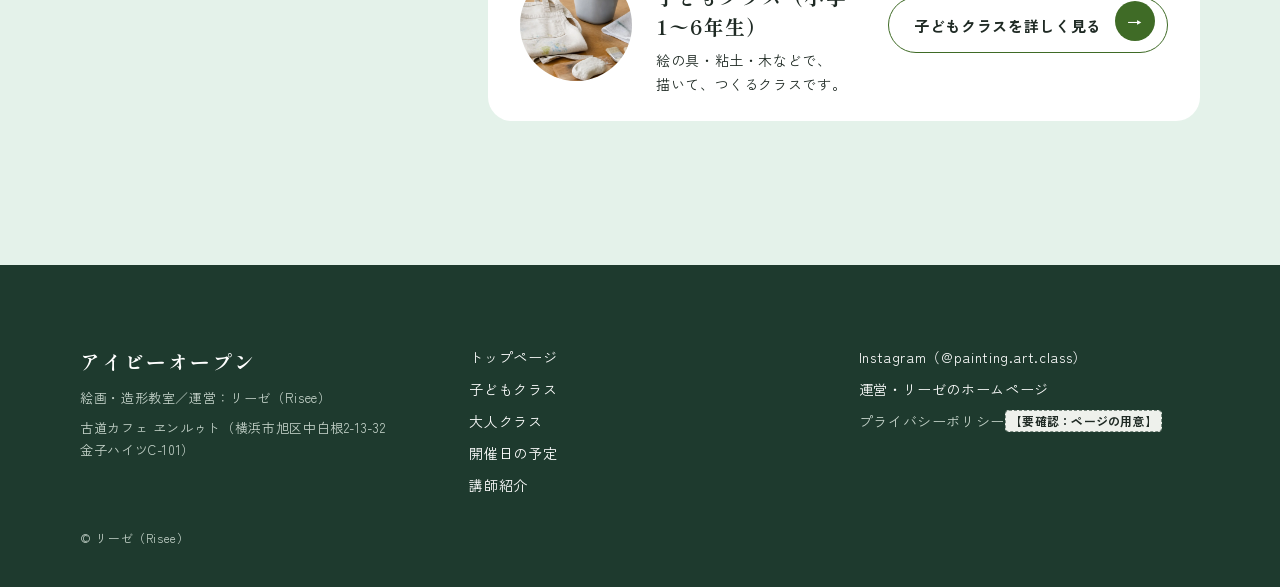
==== commit b3a60a61: "ルールに合わせて全ページを修正し、画材9種類の一覧とFVのサブコピーを追加 - 見出しの句読点を外し、見出しサイズを4段（SP 36/28/22/18・PC 56/40/28/20）に統一 - 余白を" ====
--- a/adult/index.html
+++ b/adult/index.html
@@ -10,11 +10,11 @@
 <link rel="preconnect" href="https://fonts.googleapis.com">
 <link rel="preconnect" href="https://fonts.gstatic.com" crossorigin>
 <link href="https://fonts.googleapis.com/css2?family=Jost:wght@400;500&family=Shippori+Mincho:wght@600;700&family=Zen+Kaku+Gothic+New:wght@400;500;700&display=swap" rel="stylesheet">
-<link rel="stylesheet" href="../assets/css/style.css?v=3">
+<link rel="stylesheet" href="../assets/css/style.css?v=4">
 <script>
 (function(d){if(window.matchMedia&&matchMedia('(prefers-reduced-motion: reduce)').matches)return;d.classList.add('js-motion');try{if(sessionStorage.getItem('ivy-intro'))d.classList.add('intro-done')}catch(e){}setTimeout(function(){if(!window.ivyReady)d.classList.remove('js-motion')},2500)})(document.documentElement);
 </script>
-<script src="../assets/js/main.js?v=3" defer></script>
+<script src="../assets/js/main.js?v=4" defer></script>
 </head>
 <body data-theme="adult" class="has-fixbar">
 <header class="header">
@@ -64,7 +64,7 @@
       </nav>
       <p class="label" aria-hidden="true">ADULT CLASS</p>
       <h1><span class="intro__1">横浜市旭区の大人の絵画教室</span><span class="vh">｜</span><span class="intro__2">大人クラス</span><span class="intro__3">（初心者・ブランクのある方も）</span></h1>
-      <p class="intro__lead">アイビーオープンの大人クラスは、横浜市旭区中白根で金曜13:30〜15:00に開く、少人数・自由課題の絵画教室です。</p>
+      <p class="intro__lead">油絵・水彩・アクリルから、鉛筆・パステル、粘土の立体まで。<br class="pc-only">金曜13:30〜15:00、少人数・自由課題のクラスです。</p>
       <p class="pre-cta">まずは体験レッスンから</p>
       <a class="cta cta--w" href="#apply">体験レッスンを申し込む</a>
       <nav aria-label="このページの目次">
@@ -83,7 +83,7 @@
     <div class="wrap">
       <div class="sec-head reveal">
         <p class="label" aria-hidden="true">POINT</p>
-        <h2>初めての方、久しぶりに描く方へ</h2>
+        <h2>初めての方・<br class="sp-only">久しぶりに描く方へ</h2>
       </div>
       <div class="cards cards--wide">
         <article class="card">
@@ -102,11 +102,15 @@
       <div class="materials" id="materials">
         <div class="sec-head reveal">
         <p class="label" aria-hidden="true">MATERIALS</p>
-        <h2>油絵・水彩から立体まで、扱える画材</h2>
+        <h2>油絵・水彩から立体まで<br class="sp-only">扱える9種類の画材</h2>
+      </div>
+        <div class="mats">
+        <div class="mats__set mats__set--draw"><p class="mats__head">描く<span>6種類</span></p><ul class="mats__list"><li class="mat"><svg viewBox="0 0 24 24" aria-hidden="true"><rect x="6" y="3" width="12" height="10" rx="1"/><path d="M8 16l-2 5M16 16l2 5M12 13v8M5 16h14"/></svg><span class="mat__name">油絵</span></li><li class="mat"><svg viewBox="0 0 24 24" aria-hidden="true"><path d="M10 2h4v3h-4z"/><path d="M9 5h6l2 13H7z"/><path d="M6.5 18h11v3h-11z"/></svg><span class="mat__name">アクリル</span></li><li class="mat"><svg viewBox="0 0 24 24" aria-hidden="true"><path d="M12 3c3 4 6 7.500 6 11a6 6 0 0 1-12 0c0-3.500 3-7 6-11z"/><path d="M9 14.500a3 3 0 0 0 3 3"/></svg><span class="mat__name">水彩</span></li><li class="mat"><svg viewBox="0 0 24 24" aria-hidden="true"><path d="M4 20l1.500-5L16 4.500l3.500 3.500L9 18.500z"/><path d="M14 6.500l3.500 3.500M5.500 15l3.500 3.500"/></svg><span class="mat__name">鉛筆</span></li><li class="mat"><svg viewBox="0 0 24 24" aria-hidden="true"><path d="M5 21V9l2.500-5L10 9v12z"/><path d="M14 21V9l2.500-5L19 9v12z"/><path d="M5 9h5M14 9h5"/></svg><span class="mat__name">色鉛筆</span></li><li class="mat"><svg viewBox="0 0 24 24" aria-hidden="true"><rect x="3" y="6" width="13" height="5" rx="1.500"/><rect x="8" y="13" width="13" height="5" rx="1.500"/></svg><span class="mat__name">パステル</span></li></ul></div>
+        <div class="mats__set mats__set--make"><p class="mats__head">つくる<span>3種類</span></p><ul class="mats__list"><li class="mat"><svg viewBox="0 0 24 24" aria-hidden="true"><path d="M5 17.500c-2-4 1-9.500 6.500-10.500C17 6 20.500 9 20.500 13c0 5-5 7-9 7-3.500 0-5.500-1-6.500-2.500z"/><path d="M10 12.500c1.500-1.200 3.500-1.200 5 0"/></svg><span class="mat__name">粘土</span></li><li class="mat"><svg viewBox="0 0 24 24" aria-hidden="true"><path d="M6 3h9l4 4v14H6z"/><path d="M15 3v4h4M9 12h7M9 16h5"/></svg><span class="mat__name">紙</span></li><li class="mat"><svg viewBox="0 0 24 24" aria-hidden="true"><path d="M4 8.500l8-4 8 4v8l-8 4-8-4z"/><path d="M4 8.500l8 4 8-4M12 12.500v8"/></svg><span class="mat__name">木工</span></li></ul></div>
       </div>
         <div class="tiles">
           <article class="tile reveal reveal--up">
-            <div class="ph ph--arch"><img src="../assets/img/art-materials.webp" width="1128" height="752" alt="油絵の具とパレットのイメージ" loading="lazy" decoding="async"></div>
+            <div class="ph ph--arch"><img src="../assets/img/oil-canvas-easel.webp" width="1000" height="1000" alt="イーゼルに立てた描きかけの油絵とパレットのイメージ" loading="lazy" decoding="async"></div>
             <h3>油絵</h3>
             <p>油絵の具で、色を重ねて描きます。</p>
           </article>
@@ -122,8 +126,8 @@
           </article>
           <article class="tile reveal reveal--up" style="--d:0.36s">
             <div class="ph ph--arch"><img src="../assets/img/clay-materials.webp" width="1140" height="760" alt="粘土と木片のイメージ" loading="lazy" decoding="async"></div>
-            <h3>粘土・木などの立体</h3>
-            <p>絵だけでなく、粘土や木の立体も同じ講師に相談できます。</p>
+            <h3>粘土・紙・木工の立体</h3>
+            <p>絵だけでなく、粘土・紙・木工の立体も同じ講師に相談できます。</p>
           </article>
         </div>
       </div>
@@ -131,14 +135,14 @@
   </section>
 
   <section class="section band" id="flow">
-    <div class="wave wave--top reveal reveal--wave" aria-hidden="true"><svg viewBox="0 0 2160 48" preserveAspectRatio="none"><path d="M0 24 C90 0 270 0 360 24 S630 48 720 24 S990 0 1080 24 S1350 48 1440 24 S1710 0 1800 24 S2070 48 2160 24 V48 H0 Z" fill="#E3EFEC"/></svg></div>
+    <div class="wave wave--top reveal reveal--wave" aria-hidden="true"><svg viewBox="0 0 2160 48" preserveAspectRatio="none"><path d="M0 24 C90 0 270 0 360 24 S630 48 720 24 S990 0 1080 24 S1350 48 1440 24 S1710 0 1800 24 S2070 48 2160 24 V48 H0 Z" fill="#E4F2EA"/></svg></div>
     <div class="wave wave--bottom reveal reveal--wave" aria-hidden="true"><svg viewBox="0 0 2160 48" preserveAspectRatio="none"><path d="M0 24 C90 0 270 0 360 24 S630 48 720 24 S990 0 1080 24 S1350 48 1440 24 S1710 0 1800 24 S2070 48 2160 24 V48 H0 Z" fill="#FFFFFF"/></svg></div>
     <div class="wrap">
       <div id="trial">
       <div class="sec-head sec-head--tight reveal">
         <p class="label" aria-hidden="true">TRIAL</p>
-        <h2>大人クラスの体験レッスン</h2>
-        <p class="lead">体験レッスンは <span class="tbc">要確認：料金・所要時間</span> です。</p>
+        <h2>大人クラスの<br class="sp-only">体験レッスン</h2>
+        <p class="lead">体験レッスンは <span class="tbc">【要確認：料金・所要時間】</span> です。</p>
       </div>
       </div>
       <h3 class="h3-sec h3-block">最初の1回の流れ</h3>
@@ -149,25 +153,25 @@
           <span class="timeline__dot" aria-hidden="true"></span>
           <span class="timeline__time">13:30</span>
           <span class="timeline__title">描きたいものを相談</span>
-          <span class="tbc">要確認：最初に何を話すか</span>
+          <span class="tbc">【要確認：最初に何を話すか】</span>
         </li>
         <li>
           <span class="timeline__dot" aria-hidden="true"></span>
           <span class="timeline__time"></span>
           <span class="timeline__title">制作</span>
-          <span class="tbc">要確認：何から描き始めるか</span>
+          <span class="tbc">【要確認：何から描き始めるか】</span>
         </li>
         <li>
           <span class="timeline__dot" aria-hidden="true"></span>
           <span class="timeline__time"></span>
           <span class="timeline__title">講師が一人ずつ見る</span>
-          <span class="tbc">要確認：講評の有無</span>
+          <span class="tbc">【要確認：講評の有無】</span>
         </li>
         <li>
           <span class="timeline__dot" aria-hidden="true"></span>
           <span class="timeline__time">15:00</span>
           <span class="timeline__title">片づけ</span>
-          <span class="tbc">要確認：作品の置き場所</span>
+          <span class="tbc">【要確認：作品の置き場所】</span>
         </li>
       </ol>
       <div class="dayline">
@@ -181,19 +185,19 @@
           <span class="steps__no">1</span>
           <p class="steps__title">申込み</p>
           <p class="steps__text">フォームでクラスと連絡先を送ると、体験日の案内が届きます。</p>
-          <span class="tbc">要確認：連絡の方法と目安</span>
+          <span class="tbc">【要確認：連絡の方法と目安】</span>
         </li>
         <li>
           <span class="steps__no">2</span>
           <p class="steps__title">当日</p>
           <p class="steps__text">古道カフェ ヱンルゥトの教室へお越しください。</p>
-          <span class="tbc">要確認：体験の内容・持ち物</span>
+          <span class="tbc">【要確認：体験の内容・持ち物】</span>
         </li>
         <li>
           <span class="steps__no">3</span>
           <p class="steps__title">入会を決める</p>
           <p class="steps__text">体験のあとで、入会するかを決めてください。</p>
-          <span class="tbc">要確認：入会手続きの方法</span>
+          <span class="tbc">【要確認：入会手続きの方法】</span>
         </li>
       </ol>
       <div class="section-cta"><a class="cta cta--w" href="#apply">体験レッスンを申し込む</a></div>
@@ -209,9 +213,9 @@
       <div class="teacher__body">
         <div class="sec-head sec-head--flush reveal">
         <p class="label" aria-hidden="true">TEACHER</p>
-        <h2>壁画を仕事にする講師が教えます</h2>
-      </div>
-        <span class="tbc">要確認：講師名の表記</span>
+        <h2>壁画を仕事にする<br class="sp-only">講師が教えます</h2>
+      </div>
+        <span class="tbc">【要確認：講師名の表記】</span>
         <ul class="career">
           <li><strong>女子美術大学 日本画専攻</strong>を卒業し、壁画の制作を経て独立しました。</li>
           <li><strong>トリックアート美術館</strong>で、壁画・造作を制作しました。</li>
@@ -235,12 +239,12 @@
           <table class="table">
             <tr><th scope="row">対象</th><td>大人（初めての方・ブランクのある方も）</td></tr>
             <tr><th scope="row">曜日・時間</th><td>金曜 13:30〜15:00（90分）</td></tr>
-            <tr><th scope="row">回数</th><td><span class="tbc">要確認：月3回か週1回か</span></td></tr>
-            <tr><th scope="row">月謝</th><td>9,000円<span class="tbc">要確認：税込か税別か</span></td></tr>
+            <tr><th scope="row">回数</th><td><span class="tbc">【要確認：月3回か週1回か】</span></td></tr>
+            <tr><th scope="row">月謝</th><td>9,000円<span class="tbc">【要確認：税込か税別か】</span></td></tr>
             <tr><th scope="row">入会金・年会費</th><td>入会金5,000円<span class="badge-free">年会費なし</span></td></tr>
-            <tr><th scope="row">画材</th><td>スターターセットあり。特殊な画材は別途材料費<span class="tbc">要確認：中身・金額</span></td></tr>
-            <tr><th scope="row">定員</th><td>少人数制<span class="tbc">要確認：定員</span></td></tr>
-            <tr><th scope="row">体験レッスン</th><td><span class="tbc">要確認：有無・料金・所要時間</span></td></tr>
+            <tr><th scope="row">画材</th><td>スターターセットあり。特殊な画材は別途材料費<span class="tbc">【要確認：中身・金額】</span></td></tr>
+            <tr><th scope="row">定員</th><td>少人数制<span class="tbc">【要確認：定員】</span></td></tr>
+            <tr><th scope="row">体験レッスン</th><td><span class="tbc">【要確認：有無・料金・所要時間】</span></td></tr>
             <tr><th scope="row">開催場所</th><td>古道カフェ ヱンルゥト（横浜市旭区中白根）</td></tr>
           </table>
         </div>
@@ -250,50 +254,50 @@
   </section>
 
   <section class="section soft" id="faq">
-    <svg class="arc arc--up" viewBox="0 0 1440 64" preserveAspectRatio="none" aria-hidden="true"><path d="M0 64 Q720 -64 1440 64 Z" fill="#EEF5F3"/></svg>
+    <svg class="arc arc--up" viewBox="0 0 1440 64" preserveAspectRatio="none" aria-hidden="true"><path d="M0 64 Q720 -64 1440 64 Z" fill="#F5F7F3"/></svg>
     <div class="wrap split">
       <div class="sec-head reveal">
         <p class="label" aria-hidden="true">FAQ</p>
-        <h2>よくある質問（大人クラス）</h2>
+        <h2>よくある質問<br class="sp-only">（大人クラス）</h2>
         <p class="lead">気になることは、ここにまとめています。</p>
       </div>
       <div>
         <div class="panel-white faq">
         <details open>
-          <summary><span class="faq__q" aria-hidden="true">Q</span><h3>まったくの初心者や、何年もブランクがあっても大丈夫ですか？</h3><span class="faq__sign" aria-hidden="true"></span></summary>
+          <summary><span class="faq__q" aria-hidden="true">Q</span><h3>まったくの初心者や何年もブランクがある人でも大丈夫ですか？</h3><span class="faq__sign" aria-hidden="true"></span></summary>
           <div class="faq__body"><span class="faq__a" aria-hidden="true">A</span><div class="faq__main"><p>はい、大丈夫です。描きたいものを聞いてから、必要なことを一人ずつ伝える自由課題のクラスです。</p></div></div>
         </details>
         <details>
           <summary><span class="faq__q" aria-hidden="true">Q</span><h3>描きたいものを描けますか？　デッサンから始めますか？</h3><span class="faq__sign" aria-hidden="true"></span></summary>
-          <div class="faq__body"><span class="faq__a" aria-hidden="true">A</span><div class="faq__main"><p>はい、描きたいものを講師と相談して決めます。デッサン（鉛筆で形や明るさをとらえる練習）から始めるかは <span class="tbc">要確認：基礎の教え方</span> です。</p></div></div>
+          <div class="faq__body"><span class="faq__a" aria-hidden="true">A</span><div class="faq__main"><p>はい、描きたいものを講師と相談して決めます。デッサン（鉛筆で形や明るさをとらえる練習）から始めるかは <span class="tbc">【要確認：基礎の教え方】</span> です。</p></div></div>
         </details>
         <details>
           <summary><span class="faq__q" aria-hidden="true">Q</span><h3>画材は揃える必要がありますか？　いくらかかりますか？</h3><span class="faq__sign" aria-hidden="true"></span></summary>
-          <div class="faq__body"><span class="faq__a" aria-hidden="true">A</span><div class="faq__main"><p>始めるときのためのスターターセットがあります <span class="tbc">要確認：中身・金額</span>。特殊な画材を使うときは、別途材料費がかかる場合があります。手持ちの画材の持ち込みは <span class="tbc">要確認：可否</span> です。</p><a class="tlink" href="#summary">料金を表で見る</a></div></div>
-        </details>
-        <details>
-          <summary><span class="faq__q" aria-hidden="true">Q</span><h3>カフェで油絵を描いても、においは大丈夫ですか？</h3><span class="faq__sign" aria-hidden="true"></span></summary>
-          <div class="faq__body"><span class="faq__a" aria-hidden="true">A</span><div class="faq__main"><p><span class="tbc">要確認：においの少ない油・水性の油絵具を使うか、換気</span></p></div></div>
+          <div class="faq__body"><span class="faq__a" aria-hidden="true">A</span><div class="faq__main"><p>始めるときのためのスターターセットがあります <span class="tbc">【要確認：中身・金額】</span>。特殊な画材を使うときは、別途材料費がかかる場合があります。手持ちの画材の持ち込みは <span class="tbc">【要確認：可否】</span> です。</p><a class="tlink" href="#summary">料金を表で見る</a></div></div>
+        </details>
+        <details>
+          <summary><span class="faq__q" aria-hidden="true">Q</span><h3>カフェで油絵を描いてもにおいは大丈夫ですか？</h3><span class="faq__sign" aria-hidden="true"></span></summary>
+          <div class="faq__body"><span class="faq__a" aria-hidden="true">A</span><div class="faq__main"><p><span class="tbc">【要確認：においの少ない油・水性の油絵具を使うか、換気】</span></p></div></div>
         </details>
         <details>
           <summary><span class="faq__q" aria-hidden="true">Q</span><h3>作品は持ち帰れますか？（油絵が乾くまで）</h3><span class="faq__sign" aria-hidden="true"></span></summary>
-          <div class="faq__body"><span class="faq__a" aria-hidden="true">A</span><div class="faq__main"><p><span class="tbc">要確認：持ち帰りの時期、乾くまでの置き場所</span></p></div></div>
+          <div class="faq__body"><span class="faq__a" aria-hidden="true">A</span><div class="faq__main"><p><span class="tbc">【要確認：持ち帰りの時期、乾くまでの置き場所】</span></p></div></div>
         </details>
         <details>
           <summary><span class="faq__q" aria-hidden="true">Q</span><h3>どんな年代の方が通っていますか？　何歳まで通えますか？</h3><span class="faq__sign" aria-hidden="true"></span></summary>
-          <div class="faq__body"><span class="faq__a" aria-hidden="true">A</span><div class="faq__main"><p><span class="tbc">要実測：通っている方の年代の幅</span> <span class="tbc">要確認：年齢の上限の有無</span></p></div></div>
-        </details>
-        <details>
-          <summary><span class="faq__q" aria-hidden="true">Q</span><h3>休んだ回の振替、休会・退会はどうすればいいですか？</h3><span class="faq__sign" aria-hidden="true"></span></summary>
-          <div class="faq__body"><span class="faq__a" aria-hidden="true">A</span><div class="faq__main"><p><span class="tbc">要確認：振替の有無と方法、休会・退会の手続き</span></p></div></div>
+          <div class="faq__body"><span class="faq__a" aria-hidden="true">A</span><div class="faq__main"><p><span class="tbc">【要確認：通っている方の年代の幅】</span> <span class="tbc">【要確認：年齢の上限の有無】</span></p></div></div>
+        </details>
+        <details>
+          <summary><span class="faq__q" aria-hidden="true">Q</span><h3>休んだ回の振替や休会・退会はどうすればいいですか？</h3><span class="faq__sign" aria-hidden="true"></span></summary>
+          <div class="faq__body"><span class="faq__a" aria-hidden="true">A</span><div class="faq__main"><p><span class="tbc">【要確認：振替の有無と方法、休会・退会の手続き】</span></p></div></div>
         </details>
         <details>
           <summary><span class="faq__q" aria-hidden="true">Q</span><h3>駐車場はありますか？</h3><span class="faq__sign" aria-hidden="true"></span></summary>
-          <div class="faq__body"><span class="faq__a" aria-hidden="true">A</span><div class="faq__main"><p><span class="tbc">要確認：駐車場の有無</span> 教室の住所は横浜市旭区中白根2-13-32 金子ハイツC-101です。</p><a class="tlink" href="https://www.google.com/maps/search/?api=1&amp;query=%E6%A8%AA%E6%B5%9C%E5%B8%82%E6%97%AD%E5%8C%BA%E4%B8%AD%E7%99%BD%E6%A0%B92-13-32%20%E9%87%91%E5%AD%90%E3%83%8F%E3%82%A4%E3%83%84C-101" target="_blank" rel="noopener">Googleマップで開く<span class="vh">（新しいタブで開きます）</span></a></div></div>
-        </details>
-        <details>
-          <summary><span class="faq__q" aria-hidden="true">Q</span><h3>平日の昼の習い事として、仕事や家のことと両立できますか？</h3><span class="faq__sign" aria-hidden="true"></span></summary>
-          <div class="faq__body"><span class="faq__a" aria-hidden="true">A</span><div class="faq__main"><p>大人クラスは金曜日の昼、90分の1コマだけです。金曜の昼に時間が取れれば、ほかの曜日の予定を変えずに通える大人の習い事です。回数は <span class="tbc">要確認：回数</span> です。</p></div></div>
+          <div class="faq__body"><span class="faq__a" aria-hidden="true">A</span><div class="faq__main"><p><span class="tbc">【要確認：駐車場の有無】</span> 教室の住所は横浜市旭区中白根2-13-32 金子ハイツC-101です。</p><a class="tlink" href="https://www.google.com/maps/search/?api=1&amp;query=%E6%A8%AA%E6%B5%9C%E5%B8%82%E6%97%AD%E5%8C%BA%E4%B8%AD%E7%99%BD%E6%A0%B92-13-32%20%E9%87%91%E5%AD%90%E3%83%8F%E3%82%A4%E3%83%84C-101" target="_blank" rel="noopener">Googleマップで開く<span class="vh">（新しいタブで開きます）</span></a></div></div>
+        </details>
+        <details>
+          <summary><span class="faq__q" aria-hidden="true">Q</span><h3>平日の昼の習い事として仕事や家のことと両立できますか？</h3><span class="faq__sign" aria-hidden="true"></span></summary>
+          <div class="faq__body"><span class="faq__a" aria-hidden="true">A</span><div class="faq__main"><p>大人クラスは金曜日の昼、90分の1コマだけです。金曜の昼に時間が取れれば、ほかの曜日の予定を変えずに通える大人の習い事です。回数は <span class="tbc">【要確認：回数】</span> です。</p></div></div>
         </details>
         </div>
         <div class="section-cta section-cta--faq"><a class="cta cta--w" href="#apply">体験レッスンを申し込む</a></div>
@@ -302,14 +306,14 @@
   </section>
 
   <section class="section apply" id="apply">
-    <svg class="arc arc--dip" viewBox="0 0 1440 64" preserveAspectRatio="none" aria-hidden="true"><path d="M0 0 H1440 Q720 128 0 0 Z" fill="#EEF5F3"/></svg>
+    <svg class="arc arc--dip" viewBox="0 0 1440 64" preserveAspectRatio="none" aria-hidden="true"><path d="M0 0 H1440 Q720 128 0 0 Z" fill="#F5F7F3"/></svg>
     <div class="wrap split">
       <div class="sec-head reveal">
         <p class="label" aria-hidden="true">APPLY</p>
-        <h2>大人クラスの体験レッスン申込み</h2>
+        <h2>大人クラスの<br class="sp-only">体験レッスン申込み</h2>
       </div>
       <div>
-        <p class="apply__lead">送信いただくと、<span class="tbc">要確認：連絡の方法と目安</span>にご連絡します。</p>
+        <p class="apply__lead">送信いただくと、<span class="tbc">【要確認：連絡の方法と目安】</span>にご連絡します。</p>
         <form class="form" id="apply-form" data-page="adult" data-thanks="../thanks/" novalidate>
         <fieldset class="field" aria-describedby="err-class">
           <legend>参加するクラス <span class="req">必須</span></legend>
@@ -379,7 +383,7 @@
       <ul>
         <li><a href="https://www.instagram.com/painting.art.class/" target="_blank" rel="noopener">Instagram（@painting.art.class）<span class="vh">（新しいタブで開きます）</span></a></li>
         <li><a href="https://artewald.com/" target="_blank" rel="noopener">運営・リーゼのホームページ<span class="vh">（新しいタブで開きます）</span></a></li>
-        <li class="footer__muted">プライバシーポリシー［要確認］</li>
+        <li class="footer__muted">プライバシーポリシー<span class="tbc">【要確認：ページの用意】</span></li>
       </ul>
     </div>
     <p class="footer__copy">© リーゼ（Risee）</p>
--- a/assets/css/style.css
+++ b/assets/css/style.css
@@ -13,17 +13,27 @@
   --color-deep: #1E3A2E;
   --color-deep-sub: #C5D3CA;
   --color-photo-pending: #EEF1EC;
-  --color-tbc: #A0137A;
-  --color-tbc-bg: #FCE8F6;
+  /* 色はメイン（緑 #2E6B4F）＋アクセント（若葉 #3F6B26）＋無彩色まで。
+     大人クラスはメインの濃い色、子どもクラスはアクセント。エラーの赤だけはフォームの機能色として残す */
+  --color-accent: #3F6B26;
+  --color-tbc: #1F2A24;
+  --color-tbc-bg: #EEF1EC;
   --color-error: #B42318;
   --color-error-bg: #FDECEA;
-  --color-kids: #3F6B26;
-  --color-adult: #1E5248;
+  --color-kids: var(--color-accent);
+  --color-adult: var(--color-main-dark);
 
   --theme: #2E6B4F;
   --theme-pale: #E4F2EA;
   --theme-soft: #F5F7F3;
 
+  /* 余白トークン（8の倍数。細かい所だけ4と12） */
+  --s4: 4px; --s8: 8px; --s12: 12px; --s16: 16px; --s24: 24px; --s32: 32px; --s40: 40px; --s48: 48px;
+  --s56: 56px; --s64: 64px; --s80: 80px; --s96: 96px; --s128: 128px; --s144: 144px;
+
+  /* 見出しは4段だけ（SP 36/28/22/18 → PC 56/40/28/20） */
+  --h1: 36px; --h2: 28px; --h3: 22px; --h4: 18px;
+
   --font-head: "Shippori Mincho", "Hiragino Mincho ProN", "Yu Mincho", serif;
   --font-body: "Zen Kaku Gothic New", "Hiragino Sans", "Yu Gothic", sans-serif;
   --font-en: "Jost", "Zen Kaku Gothic New", sans-serif;
@@ -31,33 +41,36 @@
   --ls-head: .06em;
   --ls-body: .04em;
 
-  --page-x: 20px;
+  --page-x: 24px;
   --header-h: 56px;
   --fixbar-h: 72px;
   --arc-h: 32px;
   --wave-h: 24px;
+  --pname-h: 88px;
   --ring: 4px;
   --band-pad: 80px;
-  --head-gap: 36px;
+  --head-gap: 40px;
 
   --ease-out: cubic-bezier(.22, 1, .36, 1);
   --ease-slow: cubic-bezier(.65, 0, .35, 1);
   --dur-react: .25s;
 }
-[data-theme="kids"]  { --theme: #3F6B26; --theme-pale: #E8F4DA; --theme-soft: #F3F9EC; }
-[data-theme="adult"] { --theme: #1E5248; --theme-pale: #E3EFEC; --theme-soft: #EEF5F3; --wave-h: 16px; }
+[data-theme="kids"]  { --theme: var(--color-accent); --theme-pale: #E8F4DA; --theme-soft: #F3F9EC; }
+[data-theme="adult"] { --theme: #22503B; --theme-pale: #E4F2EA; --theme-soft: #F5F7F3; --wave-h: 16px; }
 
 @media (min-width: 768px) {
   :root { --page-x: 40px; }
 }
 @media (min-width: 1024px) {
   :root {
-    --page-x: clamp(40px, 8.33vw, 120px);
+    --h1: 56px; --h2: 40px; --h3: 28px; --h4: 20px;
+    --page-x: 80px;
     --header-h: 72px;
     --arc-h: 64px;
     --wave-h: 48px;
     --ring: 6px;
     --band-pad: 128px;
+    --pname-h: 104px;
     --head-gap: 56px;
   }
   [data-theme="adult"] { --wave-h: 32px; }
@@ -105,7 +118,7 @@
 
 /* ===== 見出し ===== */
 .label {
-  display: flex; align-items: center; gap: 8px;
+  display: flex; align-items: center; gap: var(--s8);
   font-family: var(--font-en); font-weight: 500; font-size: 13px; line-height: 1;
   letter-spacing: .2em; color: var(--theme);
 }
@@ -119,18 +132,17 @@
 .sec-head { margin-bottom: var(--head-gap); }
 .sec-head--flush, .sec-head--tight { margin-bottom: 0; }
 .sec-head h2, .h2 {
-  margin-top: 10px;
-  font-family: var(--font-head); font-weight: 600; font-size: 24px; line-height: 1.5;
+  margin-top: var(--s8);
+  font-family: var(--font-head); font-weight: 600; font-size: var(--h2); line-height: 1.45;
   letter-spacing: var(--ls-head);
 }
-.h2__sub { display: block; font-family: var(--font-body); font-weight: 400; font-size: 13px; line-height: 1.3; color: var(--color-text-sub); letter-spacing: var(--ls-body); }
-.lead { margin-top: 10px; font-weight: 500; font-size: 15px; line-height: 28px; }
-.h3-sec { font-family: var(--font-head); font-weight: 600; font-size: 19px; line-height: 1.5; letter-spacing: var(--ls-head); }
-@media (min-width: 1024px) {
-  .sec-head h2, .h2 { margin-top: 14px; font-size: 34px; }
+.h2__sub { display: block; margin-top: var(--s4); font-family: var(--font-body); font-weight: 400; font-size: 13px; line-height: 1.3; color: var(--color-text-sub); letter-spacing: var(--ls-body); }
+.lead { margin-top: var(--s8); font-weight: 500; font-size: 15px; line-height: 28px; }
+.h3-sec { font-family: var(--font-head); font-weight: 600; font-size: var(--h3); line-height: 1.5; letter-spacing: var(--ls-head); }
+@media (min-width: 1024px) {
+  .sec-head h2, .h2 { margin-top: var(--s16); }
   .h2__sub { font-size: 16px; }
-  .lead { margin-top: 14px; font-size: 17px; line-height: 32px; }
-  .h3-sec { font-size: 22px; }
+  .lead { margin-top: var(--s16); font-size: 17px; line-height: 32px; }
 }
 
 /* ===== テキストリンク・タグ ===== */
@@ -147,59 +159,61 @@
 a.tlink[href]:hover::before { transform: scaleX(1); }
 @media (min-width: 1024px) { .tlink { font-size: 15px; line-height: 24px; } }
 
+/* 【要確認：〇〇】の印。オーナーが埋めるまでの仮置き（無彩色＋点線） */
 .tbc {
-  display: inline-block; padding: 3px 8px; border-radius: 999px;
+  display: inline-block; padding: 0 var(--s4); border-radius: 4px; border: 1px dashed var(--color-line-strong);
   background: var(--color-tbc-bg); color: var(--color-tbc);
-  font-weight: 700; font-size: 12px; line-height: 17px; letter-spacing: .04em; vertical-align: 1px;
-}
-.tags { display: flex; flex-wrap: wrap; gap: 6px; }
+  font-weight: 700; font-size: 12px; line-height: 20px; letter-spacing: .02em; vertical-align: 1px;
+}
+.tags { display: flex; flex-wrap: wrap; gap: var(--s8); }
 .tag {
-  display: inline-flex; align-items: center; height: 30px; padding: 0 14px; border-radius: 999px;
+  display: inline-flex; align-items: center; height: 32px; padding: 0 var(--s16); border-radius: 999px;
   border: 1px solid var(--color-line); background: #fff; font-weight: 500; font-size: 13px; line-height: 1;
 }
 .tag--solid { background: var(--theme-pale); border-color: transparent; }
 .badge-free {
-  display: inline-flex; align-items: center; height: 26px; padding: 0 12px; border-radius: 999px;
+  display: inline-flex; align-items: center; height: 24px; padding: 0 var(--s12); border-radius: 999px;
   background: #E4F2EA; color: var(--color-main-dark); font-weight: 700; font-size: 13px; line-height: 1;
 }
 
 /* ===== ボタン ===== */
+/* 矢印は右端に固定し、文字は「矢印を除いた部分」の中央に置く（左32／右56） */
 .cta {
-  position: relative; display: flex; align-items: center; justify-content: center; gap: 14px;
-  width: 100%; height: 52px; padding: 0 32px; border: 0; border-radius: 999px; cursor: pointer;
+  position: relative; display: flex; align-items: center; justify-content: center;
+  width: 100%; height: 56px; padding: 0 var(--s56) 0 var(--s32); border: 0; border-radius: 999px; cursor: pointer;
   background: var(--color-main); color: #fff; font-weight: 700; font-size: 16px; line-height: 1;
   letter-spacing: .08em; text-decoration: none; white-space: nowrap;
   transition: background var(--dur-react) var(--ease-out);
 }
-.cta::after { content: "→"; flex: none; transition: transform var(--dur-react) var(--ease-out); }
+.cta::after { content: "→"; position: absolute; right: 24px; top: 50%; margin-top: -.5em; line-height: 1; transition: transform var(--dur-react) var(--ease-out); }
 .cta:hover { background: var(--color-main-dark); }
 .cta:hover::after { transform: translateX(4px); }
 .cta:active { transform: translateY(1px); }
 .cta:focus-visible { outline: none; box-shadow: 0 0 0 2px #fff, 0 0 0 4px var(--theme); }
-.cta:disabled { cursor: not-allowed; opacity: .55; }
-@media (min-width: 1024px) {
-  .cta { height: 56px; }
+.cta:disabled { cursor: not-allowed; background: var(--color-line); color: var(--color-text-sub); }
+@media (min-width: 1024px) {
   .cta--w { width: 360px; }
 }
 
 .choice {
-  display: flex; align-items: center; justify-content: space-between; gap: 12px;
-  width: 100%; height: 56px; padding: 0 16px 0 33px; border-radius: 999px;
+  position: relative; display: flex; align-items: center; justify-content: center;
+  width: 100%; height: 56px; padding: 0 var(--s64) 0 var(--s24); border-radius: 999px;
   border: 1.5px solid var(--c, var(--color-kids)); background: #fff; color: var(--color-ink);
   font-weight: 700; font-size: 15px; line-height: 1.3; text-decoration: none;
   transition: background var(--dur-react) var(--ease-out);
 }
 .choice::after {
-  content: "→"; flex: none; display: grid; place-items: center; width: 40px; height: 40px; border-radius: 50%;
+  content: "→"; position: absolute; right: 8px; top: 50%; margin-top: calc(var(--s24) * -1); display: grid; place-items: center; width: 40px; height: 40px; border-radius: 50%;
   background: var(--c, var(--color-kids)); color: #fff; font-size: 15px;
   transition: transform var(--dur-react) var(--ease-out);
 }
 .choice:hover { background: var(--hover, #F3F9EC); }
 .choice:hover::after { transform: translateX(4px); }
 .choice--kids  { --c: var(--color-kids); --hover: #F3F9EC; }
-.choice--adult { --c: var(--color-adult); --hover: #EEF5F3; }
-@media (min-width: 1024px) {
-  .choice { height: 60px; font-size: 16px; }
+.choice--adult { --c: var(--color-adult); --hover: #F5F7F3; }
+@media (min-width: 1024px) {
+  .choice { height: 64px; font-size: 16px; }
+  .choice::after { right: 12px; }
   .cardsm .choice { height: 56px; font-size: 15px; }
 }
 
@@ -207,7 +221,7 @@
 .header {
   position: sticky; top: 0; z-index: 50;
   display: flex; align-items: center; justify-content: space-between;
-  height: var(--header-h); padding-inline: 16px 8px;
+  height: var(--header-h); padding-inline: var(--s16) var(--s8);
   background: #fff;
 }
 .logo { display: block; text-decoration: none; }
@@ -224,13 +238,13 @@
 .burger::after { top: 29px; }
 .nav {
   position: fixed; inset: 0 0 0 auto; z-index: 200; width: 100%;
-  display: flex; flex-direction: column; padding: 6px 20px 24px; background: #fff; overflow-y: auto;
+  display: flex; flex-direction: column; padding: var(--s8) var(--s24) var(--s24); background: #fff; overflow-y: auto;
   visibility: hidden; transform: translateX(100%);
   transition: transform .3s var(--ease-out), visibility .3s;
 }
 .nav.is-open { visibility: visible; transform: none; }
 .nav__close {
-  position: relative; align-self: flex-end; width: 44px; height: 44px; margin-right: -12px; padding: 0;
+  position: relative; align-self: flex-end; width: 44px; height: 44px; margin-right: calc(var(--s12) * -1); padding: 0;
   border: 0; background: none; cursor: pointer;
 }
 .nav__close::before, .nav__close::after {
@@ -242,23 +256,23 @@
   display: flex; align-items: center; height: 56px; border-bottom: 1px solid var(--color-line);
   font-weight: 500; font-size: 16px; text-decoration: none;
 }
-.nav__list a[aria-current="page"] { font-weight: 700; color: var(--theme); box-shadow: inset 4px 0 0 var(--theme); padding-left: 16px; }
-.nav__cta { margin-top: 24px; }
+.nav__list a[aria-current="page"] { font-weight: 700; color: var(--theme); box-shadow: inset 4px 0 0 var(--theme); padding-left: var(--s16); }
+.nav__cta { margin-top: var(--s24); }
 .scrim { position: fixed; inset: 0; z-index: 150; background: #000; opacity: 0; visibility: hidden; transition: opacity .3s, visibility .3s; }
 .scrim.is-open { opacity: .3; visibility: visible; }
 
 @media (min-width: 1024px) {
-  .header { padding-inline: 40px; }
+  .header { padding-inline: var(--s40); }
   .logo__sub { font-size: 11px; line-height: 13px; }
   .logo__main { font-size: 20px; line-height: 24px; }
   .burger, .nav__close, .scrim { display: none; }
   .nav {
-    position: static; flex-direction: row; align-items: center; gap: 36px; width: auto; padding: 0;
+    position: static; flex-direction: row; align-items: center; gap: var(--s24); width: auto; padding: 0;
     background: none; overflow: visible; visibility: visible; transform: none; transition: none;
   }
-  .nav__list { display: flex; gap: 28px; }
+  .nav__list { display: flex; gap: var(--s16); }
   .nav__list a {
-    position: relative; height: auto; border: 0; font-size: 14px; line-height: 20px; letter-spacing: .1em;
+    position: relative; height: auto; border: 0; font-size: 14px; line-height: 20px; letter-spacing: .04em;
   }
   .nav__list a::after {
     content: ""; position: absolute; left: 0; right: 0; bottom: -2px; height: 1px; background: currentColor;
@@ -268,22 +282,18 @@
   .nav__list a[aria-current="page"] { box-shadow: none; padding-left: 0; }
   .nav__list a[aria-current="page"]::after { height: 2px; bottom: -3px; transform: none; }
   .nav__cta { margin-top: 0; }
-  .nav__cta .cta { width: 260px; height: 44px; font-size: 14px; }
-}
-
-@media (min-width: 1024px) and (max-width: 1199px) {
-  .nav { gap: 20px; }
-  .nav__list { gap: 16px; }
-  .nav__list a { letter-spacing: .04em; }
-  .nav__cta .cta { width: 220px; padding: 0 16px; }
-}
+  .nav__cta .cta { width: 240px; height: 48px; padding: 0 var(--s48) 0 var(--s24); font-size: 14px; letter-spacing: .04em; }
+  .nav__cta .cta::after { right: 20px; }
+}
+
+
 
 /* ===== パンくず ===== */
 .crumb {
   display: flex; flex-wrap: wrap; align-items: center;
   font-size: 11px; line-height: 26px; color: var(--color-text-sub);
 }
-.crumb li + li::before { content: "＞"; margin-inline: 12px; }
+.crumb li + li::before { content: "＞"; margin-inline: var(--s12); }
 .crumb a { text-decoration: none; }
 .crumb a:hover { text-decoration: underline; }
 .crumb-bar { display: flex; align-items: center; min-height: 32px; padding-inline: var(--page-x); }
@@ -309,7 +319,7 @@
 .ph--ellipse { border-radius: 50%; }
 .ph--arch { border-radius: 999px 999px 0 0; }
 .ph--empty {
-  display: grid; place-items: center; padding: 16px; text-align: center;
+  display: grid; place-items: center; padding: var(--s16); text-align: center;
   background: var(--color-photo-pending); border: 1px dashed var(--color-line-strong);
   color: var(--color-text-sub); font-weight: 700; font-size: 12px; line-height: 1.6;
 }
@@ -318,7 +328,7 @@
 /* ===== TOP：FV ===== */
 .fv { position: relative; overflow: hidden; background: #F5F7F3; }
 .fv__photo { position: relative; height: 100%; --cx: 50%; }
-.fv { aspect-ratio: 375 / 400; max-height: 600px; width: 100%; }
+.fv { aspect-ratio: 375 / 320; max-height: 480px; width: 100%; }
 .fv__under { position: absolute; left: 0; bottom: 0; width: 100%; height: 65%; object-fit: cover; }
 .fv__over {
   position: absolute; inset: 0;
@@ -330,16 +340,16 @@
 .fv__line path { fill: none; stroke: rgb(255 255 255 / .85); stroke-width: 1.5; }
 .fv__line--pc { display: none; }
 .fv__card {
-  position: absolute; z-index: 2; width: 180px; padding: 10px 12px; border-radius: 12px; background: #fff;
+  position: absolute; z-index: 2; width: 180px; padding: var(--s8) var(--s12); border-radius: 12px; background: #fff;
 }
 .fv__card--a { top: 12px; right: 12px; }
-.fv__card--b { left: 12px; bottom: 33px; }
+.fv__card--b { left: 12px; bottom: 40px; }
 .fv__en { display: block; font-family: var(--font-en); font-weight: 500; font-size: 10px; line-height: 10px; letter-spacing: .2em; color: var(--color-main); }
-.fv__ja { display: flex; align-items: center; gap: 10px; margin-top: 4px; font-family: var(--font-head); font-weight: 700; font-size: 17px; line-height: 22px; letter-spacing: .1em; color: var(--color-main); }
+.fv__ja { display: flex; align-items: center; gap: var(--s8); margin-top: var(--s4); font-family: var(--font-head); font-weight: 700; font-size: var(--h4); line-height: 24px; letter-spacing: .1em; color: var(--color-main); }
 .fv__ja::after { content: ""; width: 16px; height: 1px; background: currentColor; }
-.fv__desc { display: block; margin-top: 4px; font-weight: 500; font-size: 11px; line-height: 17px; letter-spacing: .02em; white-space: nowrap; }
+.fv__desc { display: block; margin-top: var(--s4); font-weight: 500; font-size: 11px; line-height: 17px; letter-spacing: .02em; white-space: nowrap; }
 @media (min-width: 768px) {
-  .fv { aspect-ratio: 1440 / 560; max-height: none; }
+  .fv { aspect-ratio: 1440 / 440; max-height: none; }
   .fv__over { display: none; }
   .fv__under { position: static; height: 100%; }
   .fv__line--sp { display: none; }
@@ -347,333 +357,331 @@
   .fv__line path { stroke-width: 2; }
   .fv__line--pc { filter: drop-shadow(0 0 10px rgb(255 255 255 / .5)); }
   .fv__photo { --cx: 45.3%; }
-  .fv__card { width: 216px; padding: 14px 16px; }
-  .fv__card--a { top: clamp(12px, 2.8vw, 40px); left: max(var(--page-x), calc(50% - 600px)); right: auto; }
-  .fv__card--b { bottom: clamp(36px, 5vw, 72px); right: max(var(--page-x), calc(50% - 600px)); left: auto; }
+  .fv__card { width: 216px; padding: var(--s16) var(--s16); }
+  .fv__card--a { top: 24px; left: max(var(--page-x), calc(50% - 600px)); right: auto; }
+  .fv__card--b { bottom: 56px; right: max(var(--page-x), calc(50% - 600px)); left: auto; }
   .fv__en { font-size: 11px; line-height: 11px; }
-  .fv__ja { font-size: 22px; line-height: 29px; }
+  .fv__ja { line-height: 28px; }
   .fv__desc { font-size: 13px; line-height: 20px; }
 }
 
-.hero { padding: 24px var(--page-x) 32px; }
-.hero__pre { display: block; font-family: var(--font-head); font-weight: 600; font-size: 16px; line-height: 1.5; letter-spacing: .08em; }
-.hero__main { display: block; font-family: var(--font-head); font-weight: 700; font-size: 40px; line-height: 1.35; letter-spacing: .04em; white-space: nowrap; }
-.hero h1 { margin-top: 10px; color: var(--color-main); font-weight: 700; font-size: 14px; line-height: 21px; letter-spacing: .06em; }
-.hero__lead { margin-top: 10px; color: var(--color-text-sub); font-size: 13px; line-height: 23px; word-break: normal; }
-.pre-cta { margin-top: 24px; margin-bottom: 8px; color: var(--theme); font-weight: 700; font-size: 14px; line-height: 21px; letter-spacing: .08em; }
-@media (min-width: 1024px) {
-  .hero { padding: 32px var(--page-x) 40px; text-align: center; }
-  .hero__pre { font-size: 24px; }
-  .hero__main { font-size: 64px; line-height: 1.35; letter-spacing: .06em; }
-  .hero h1 { margin-top: 12px; font-size: 17px; line-height: 26px; }
-  .hero__lead { margin-top: 12px; font-size: 15px; line-height: 27px; }
-  .pre-cta { margin-top: 32px; font-size: 15px; line-height: 23px; }
+.hero { padding: var(--s24) var(--page-x) var(--s24); }
+.hero__pre { display: block; font-family: var(--font-head); font-weight: 600; font-size: var(--h4); line-height: 1.5; letter-spacing: .08em; }
+.hero__main { display: block; font-family: var(--font-head); font-weight: 700; font-size: var(--h1); line-height: 1.35; letter-spacing: .04em; white-space: nowrap; }
+.hero h1 { margin-top: var(--s8); color: var(--color-main); font-weight: 700; font-size: var(--h4); line-height: 1.5; letter-spacing: .04em; }
+/* サブコピー：画材の多さを伝える */
+.hero__lead { margin-top: var(--s12); color: var(--color-ink); font-weight: 500; font-size: 15px; line-height: 26px; }
+.pre-cta { margin-top: var(--s24); margin-bottom: var(--s8); color: var(--theme); font-weight: 700; font-size: 14px; line-height: 21px; letter-spacing: .08em; }
+@media (min-width: 1024px) {
+  .hero { padding: var(--s32) var(--page-x) var(--s40); text-align: center; }
+  .hero__main { line-height: 1.3; letter-spacing: .06em; }
+  .hero h1 { margin-top: var(--s8); }
+  .hero__lead { margin-top: var(--s16); font-size: 18px; line-height: 32px; }
+  /* PCは1画面にCTAまで収めるため、ボタン上の一言を省く */
+  .pre-cta { display: none; }
+  .hero .cta, .intro .cta--w { margin-top: var(--s32); }
   .hero .cta { margin-inline: auto; }
 }
 
 /* ===== TOP：クラス ===== */
-.classes { padding-top: 24px; padding-bottom: 80px; }
-.panels { display: grid; gap: 32px; }
+.classes { padding-top: var(--s24); padding-bottom: var(--s80); }
+.panels { display: grid; gap: var(--s32); }
 .panel { position: relative; display: flex; flex-direction: column; }
 .panel__img { aspect-ratio: 335 / 280; background: var(--theme-soft); }
 .panel__img img { transition: transform .6s var(--ease-out); }
 .panel__name {
   position: relative; z-index: 1;
-  width: 280px; max-width: calc(100% - 32px); height: 88px; margin: -44px auto 0; padding-top: 14px; border-radius: 999px;
+  width: 280px; max-width: calc(100% - 32px); height: var(--pname-h); margin: calc(var(--pname-h) / -2) auto 0; padding-top: var(--s16); border-radius: 999px;
   background: var(--c); color: #fff; text-align: center;
   transition: transform .3s var(--ease-out);
 }
 .panel__en { display: block; font-family: var(--font-en); font-weight: 500; font-size: 11px; line-height: 11px; letter-spacing: .2em; }
-.panel__row { display: flex; align-items: baseline; justify-content: center; gap: 10px; margin-top: 4px; }
-.panel__row h3 { font-family: var(--font-head); font-weight: 700; font-size: 22px; line-height: 1.3; letter-spacing: var(--ls-head); }
+.panel__row { display: flex; align-items: baseline; justify-content: center; gap: var(--s8); margin-top: var(--s4); }
+.panel__row h3 { font-family: var(--font-head); font-weight: 700; font-size: var(--h3); line-height: 1.3; letter-spacing: var(--ls-head); }
 .panel__row span { font-weight: 500; font-size: 13px; line-height: 1.3; white-space: nowrap; }
-.panel__body { margin-top: -44px; padding: 64px 20px 24px; border-radius: 0 0 24px 24px; background: var(--pale); }
+.panel__body { margin-top: calc(var(--pname-h) / -2); padding: var(--s64) var(--s24) var(--s24); border-radius: 0 0 24px 24px; background: var(--pale); }
 .panel--kids  { --c: var(--color-kids);  --pale: #E8F4DA; }
-.panel--adult { --c: var(--color-adult); --pale: #E3EFEC; }
+.panel--adult { --c: var(--color-adult); --pale: #E4F2EA; }
 .panel .choice::before { content: ""; position: absolute; inset: 0; border-radius: 999px 999px 24px 24px; }
 @media (hover: hover) and (min-width: 1024px) {
   .panel:hover .panel__img img { transform: scale(1.04); }
   .panel:hover .panel__name { transform: translateY(-4px); }
   .panel:hover .choice { background: var(--hover); }
 }
-@media (min-width: 768px) { .panels { grid-template-columns: 1fr 1fr; gap: 24px; } }
-@media (min-width: 1024px) {
-  .classes { padding-top: 40px; padding-bottom: 128px; }
+@media (min-width: 768px) { .panels { grid-template-columns: 1fr 1fr; gap: var(--s24); } }
+@media (min-width: 1024px) {
+  .classes { padding-top: var(--s40); padding-bottom: var(--s128); }
   .panel__img { aspect-ratio: 588 / 440; }
-  .panel__name { width: 400px; height: 104px; margin-top: -52px; padding-top: 25px; }
+  .panel__name { width: 400px; margin-top: calc(var(--pname-h) / -2); padding-top: var(--s24); }
   .panel__en { font-size: 12px; line-height: 12px; }
-  .panel__row { margin-top: 6px; }
-  .panel__row h3 { font-size: 28px; }
+  .panel__row { margin-top: var(--s8); }
   .panel__row span { font-size: 14px; }
-  .panel__body { margin-top: -52px; padding: 80px 32px 32px; }
+  .panel__body { margin-top: calc(var(--pname-h) / -2); padding: var(--s80) var(--s32) var(--s32); }
 }
 
 /* ===== カード（特徴・できること） ===== */
-.features { padding-top: 56px; padding-bottom: 80px; }
-.cards { position: relative; display: grid; gap: 48px; }
+.features { padding-top: var(--s56); padding-bottom: var(--s80); }
+.cards { position: relative; display: grid; gap: var(--s48); }
 .card { position: relative; display: flex; flex-direction: column; }
 .card > .ph, .card__ph { position: relative; z-index: 1; aspect-ratio: 4 / 3; width: 100%; }
 .cards--wide .card > .ph { aspect-ratio: 3 / 2; }
-.card__no { margin-top: 24px; color: var(--theme); font-family: var(--font-en); font-weight: 500; font-size: 20px; line-height: 20px; }
-.card h3 { margin-top: 10px; font-family: var(--font-head); font-weight: 600; font-size: 19px; line-height: 29px; letter-spacing: var(--ls-head); }
-.card__text { margin-top: 10px; font-size: 16px; line-height: 30px; }
-.card__sub { margin-top: 10px; font-weight: 700; font-size: 14px; line-height: 20px; }
-.card .tags { margin-top: 10px; }
-.card .tbc { align-self: flex-start; margin-top: 10px; }
-.card .tlink { align-self: flex-start; margin-top: 10px; }
+.card__no { margin-top: var(--s24); color: var(--theme); font-family: var(--font-en); font-weight: 500; font-size: 20px; line-height: 20px; }
+.card h3 { margin-top: var(--s8); font-family: var(--font-head); font-weight: 600; font-size: var(--h3); line-height: 1.5; letter-spacing: var(--ls-head); }
+.card__text { margin-top: var(--s8); font-size: 16px; line-height: 30px; }
+.card__sub { margin-top: var(--s8); font-weight: 700; font-size: 14px; line-height: 20px; }
+.card .tags { margin-top: var(--s8); }
+.card .tbc { align-self: flex-start; margin-top: var(--s8); }
+.card .tlink { align-self: flex-start; margin-top: var(--s8); }
 .card > .blob { width: 180px; height: 144px; left: -24px; top: 0; }
-.point-note { margin-top: 40px; color: var(--color-text-sub); font-size: 14px; line-height: 25px; }
+.point-note { margin-top: var(--s40); color: var(--color-text-sub); font-size: 14px; line-height: 25px; }
 @media (min-width: 768px) {
-  .cards:not(.cards--wide) { grid-template-columns: repeat(3, 1fr); gap: 24px; }
-  .cards--wide { grid-template-columns: 1fr 1fr; gap: 24px; }
-}
-@media (min-width: 1024px) {
-  .features { padding-top: 96px; padding-bottom: 128px; }
-  .cards:not(.cards--wide) .card:nth-child(2) { margin-top: 64px; }
-  .card h3 { font-size: 22px; line-height: 33px; }
-  .card__text { margin-top: 10px; }
+  .cards:not(.cards--wide) { grid-template-columns: repeat(3, 1fr); gap: var(--s24); }
+  .cards--wide { grid-template-columns: 1fr 1fr; gap: var(--s24); }
+}
+@media (min-width: 1024px) {
+  .features { padding-top: var(--s96); padding-bottom: var(--s128); }
+  .cards:not(.cards--wide) .card:nth-child(2) { margin-top: var(--s64); }
+  .card__text { margin-top: var(--s8); }
   .card > .blob { width: 260px; height: 208px; left: -56px; top: -8px; }
-  .point-note { margin-top: 56px; }
+  .point-note { margin-top: var(--s56); }
 }
 
 /* ===== 講師 ===== */
-.teacher { padding-top: 80px; padding-bottom: 80px; }
+.teacher { padding-top: var(--s80); padding-bottom: var(--s80); }
 .teacher__grid { display: grid; }
 .teacher__photo { position: relative; justify-self: center; width: 240px; }
 .teacher__photo .ph { position: relative; z-index: 1; aspect-ratio: 3 / 4; }
 .teacher__photo .blob { width: 200px; height: 160px; left: 122px; top: 200px; }
-.teacher__body { margin-top: 29px; }
-.teacher__body .tbc { margin-top: 14px; }
-.teacher__body .h3-sec { margin-top: 14px; }
-.career { margin-top: 14px; }
-.career li { position: relative; padding-left: 22px; line-height: 27px; }
-.career li + li { margin-top: 14px; }
+.teacher__body { margin-top: var(--s32); }
+.teacher__body .tbc { margin-top: var(--s16); }
+.teacher__body .h3-sec { margin-top: var(--s16); }
+.career { margin-top: var(--s16); }
+.career li { position: relative; padding-left: var(--s24); line-height: 27px; }
+.career li + li { margin-top: var(--s16); }
 .career li::before {
   content: ""; position: absolute; left: 0; top: 7px; width: 14px; height: 14px; background: var(--theme);
   -webkit-mask: var(--leaf) center / contain no-repeat; mask: var(--leaf) center / contain no-repeat;
 }
 .career strong { font-weight: 700; }
-.mural { margin-top: 14px; aspect-ratio: 3 / 2; max-width: 486px; display: block; text-align: left; }
-.teacher__body .tlink { margin-top: 14px; }
-.teacher__cta { margin-top: 30px; }
+.mural { margin-top: var(--s16); aspect-ratio: 3 / 2; max-width: 486px; display: block; text-align: left; }
+.teacher__body .tlink { margin-top: var(--s16); }
+.teacher__cta { margin-top: var(--s32); }
 .teacher--class .teacher__photo { width: 150px; }
 .teacher--class .teacher__photo .blob { display: none; }
 .teacher--class .career li { line-height: 30px; }
 @media (min-width: 1024px) {
-  .teacher { padding-top: 128px; padding-bottom: 128px; }
-  .teacher__grid { grid-template-columns: 384px minmax(0, 690px); column-gap: 24px; justify-content: space-between; align-items: start; }
+  .teacher { padding-top: var(--s128); padding-bottom: var(--s128); }
+  .teacher__grid { grid-template-columns: 384px minmax(0, 690px); column-gap: var(--s24); justify-content: space-between; align-items: start; }
   .teacher__photo { justify-self: start; width: 384px; }
   .teacher__photo .blob { width: 320px; height: 256px; left: 184px; top: 296px; }
   .teacher__body { margin-top: 0; }
-  .mural { margin-top: 24px; }
+  .mural { margin-top: var(--s24); }
   .teacher--class .teacher__grid { grid-template-columns: 282px minmax(0, 792px); }
   .teacher--class .teacher__photo { width: 282px; }
   .teacher--class .teacher__photo .blob { display: block; width: 240px; height: 192px; left: -48px; top: 216px; }
-  .teacher__cta { margin-top: 30px; }
+  .teacher__cta { margin-top: var(--s32); }
 }
 
 /* ===== 帯（予定・スケジュール） ===== */
 .band { background: var(--theme-pale); padding-top: calc(var(--wave-h) + var(--band-pad)); padding-bottom: calc(var(--wave-h) + var(--band-pad)); }
-.split { display: grid; gap: 24px; }
+.split { display: grid; gap: var(--s24); }
 @media (min-width: 1024px) { .split { grid-template-columns: 384px minmax(0, 792px); justify-content: space-between; } }
 .split .sec-head { margin-bottom: 0; }
 
 .panel-white { border-radius: 12px; background: #fff; border: 1px solid var(--color-line); }
-.plan { padding: 16px 20px; }
-.plan h3 { font-family: var(--font-head); font-weight: 600; font-size: 18px; line-height: 27px; letter-spacing: var(--ls-head); }
-.plan li { display: flex; flex-wrap: wrap; align-items: baseline; column-gap: 16px; padding: 14px 0; border-top: 1px solid var(--color-line); line-height: 28px; }
-.plan ul { margin-top: 10px; }
+.plan { padding: var(--s16) var(--s24); }
+.plan h3 { font-family: var(--font-head); font-weight: 600; font-size: var(--h4); line-height: 1.5; letter-spacing: var(--ls-head); }
+.plan li { display: flex; flex-wrap: wrap; align-items: baseline; column-gap: var(--s16); padding: var(--s16) 0; border-top: 1px solid var(--color-line); line-height: 28px; }
+.plan ul { margin-top: var(--s8); }
 .plan__m { font-family: var(--font-en); font-size: 20px; line-height: 28px; color: var(--theme); }
-.plan .tbc { margin-top: 4px; }
-.table-wrap { margin-top: 16px; overflow: hidden; }
+.plan .tbc { margin-top: var(--s4); }
+.table-wrap { margin-top: var(--s16); overflow: hidden; }
 .table { width: 100%; border-collapse: collapse; }
 .table tr + tr > * { border-top: 1px solid var(--color-line); }
 .table th, .table td { display: block; text-align: left; font-weight: 400; }
-.table th { padding: 12px 16px 0; color: var(--color-text-sub); font-weight: 700; font-size: 13px; line-height: 21px; }
-.table td { padding: 4px 16px 12px; font-size: 16px; line-height: 26px; border-top: 0 !important; }
-.table td .tbc, .table td .badge-free { display: block; width: fit-content; margin-top: 6px; }
+.table th { padding: var(--s12) var(--s16) 0; color: var(--color-text-sub); font-weight: 700; font-size: 13px; line-height: 21px; }
+.table td { padding: var(--s4) var(--s16) var(--s12); font-size: 16px; line-height: 26px; border-top: 0 !important; }
+.table td .tbc, .table td .badge-free { display: block; width: fit-content; margin-top: var(--s8); }
 .table td > .tbc:first-child { margin-top: 0; }
 @media (min-width: 1024px) {
-  .plan { padding: 28px 40px 28px; }
-  .plan h3 { font-size: 20px; line-height: 30px; }
-  .plan ul { margin-top: 8px; }
-  .plan li { padding: 14px 0; column-gap: 16px; }
+  .plan { padding: var(--s32) var(--s40) var(--s32); }
+  .plan ul { margin-top: var(--s8); }
+  .plan li { padding: var(--s16) 0; column-gap: var(--s16); }
   .plan .tbc { margin-top: 0; }
-  .table-wrap { margin-top: 20px; }
+  .table-wrap { margin-top: var(--s24); }
   .table th, .table td { display: table-cell; vertical-align: middle; }
-  .table th { width: 200px; padding: 16px 24px; background: var(--theme-soft); color: var(--color-ink); font-size: 14px; line-height: 22px; }
-  .table td { padding: 16px 24px; border-top: 1px solid var(--color-line) !important; }
+  .table th { width: 200px; padding: var(--s16) var(--s24); background: var(--theme-soft); color: var(--color-ink); font-size: 14px; line-height: 22px; }
+  .table td { padding: var(--s16) var(--s24); border-top: 1px solid var(--color-line) !important; }
   .table tr:first-child td { border-top: 0 !important; }
   .table--access th { width: 130px; white-space: nowrap; }
-  .table--access td { padding-right: 16px; }
+  .table--access td { padding-right: var(--s16); }
 }
 
 /* ===== Instagram ===== */
-.insta { padding-top: 80px; padding-bottom: 80px; }
-.insta__grid { display: grid; grid-template-columns: repeat(3, 1fr); gap: 7px; }
+.insta { padding-top: var(--s80); padding-bottom: var(--s80); }
+.insta__grid { display: grid; grid-template-columns: repeat(3, 1fr); gap: var(--s8); }
 .insta__grid li { aspect-ratio: 1; border-radius: 8px; }
 .insta__grid li:nth-child(1) { background: #E4F2EA; }
 .insta__grid li:nth-child(2) { background: #E8F4DA; }
-.insta__grid li:nth-child(3) { background: #E3EFEC; }
+.insta__grid li:nth-child(3) { background: #F5F7F3; }
 .insta__grid li:nth-child(4) { background: #F5F7F3; display: none; }
-.insta .tlink { margin-top: 36px; }
-@media (min-width: 1024px) {
-  .insta { padding-top: 128px; padding-bottom: 128px; }
-  .insta__grid { grid-template-columns: repeat(4, 1fr); gap: 24px; }
+.insta .tlink { margin-top: var(--s40); }
+@media (min-width: 1024px) {
+  .insta { padding-top: var(--s128); padding-bottom: var(--s128); }
+  .insta__grid { grid-template-columns: repeat(4, 1fr); gap: var(--s24); }
   .insta__grid li { border-radius: 12px; }
   .insta__grid li:nth-child(4) { display: block; }
-  .insta .tlink { margin-top: 56px; }
+  .insta .tlink { margin-top: var(--s56); }
 }
 
 /* ===== 流れ・ステップ ===== */
-.trial { padding-top: 40px; padding-bottom: 80px; }
-.steps { position: relative; display: grid; gap: 28px; }
+.trial { padding-top: var(--s40); padding-bottom: var(--s80); }
+.steps { position: relative; display: grid; gap: var(--s32); }
 .steps__no {
   position: relative; z-index: 1; display: grid; place-items: center; width: 48px; height: 48px; border-radius: 50%;
   background: #fff; border: 1.5px solid var(--theme); color: var(--theme);
   font-family: var(--font-en); font-size: 18px; line-height: 1;
 }
-.steps__title { margin-top: 8px; font-weight: 700; font-size: 17px; line-height: 27px; }
-.steps__text { margin-top: 8px; font-size: 15px; line-height: 27px; }
-.steps .tbc { margin-top: 8px; }
+.steps__title { margin-top: var(--s8); font-weight: 700; font-size: var(--h4); line-height: 1.5; }
+.steps__text { margin-top: var(--s8); font-size: 15px; line-height: 27px; }
+.steps .tbc { margin-top: var(--s8); }
 .steps__curve { position: absolute; pointer-events: none; overflow: visible; }
 .steps__curve path, .timeline__curve path { fill: none; stroke: var(--theme); stroke-width: 1.5; }
 .steps__curve--pc { display: none; }
 .steps__curve--sp { left: 7px; top: 44px; width: 30px; height: calc(100% - 44px); }
-.steps--curved { padding-left: 64px; gap: 28px; }
+.steps--curved { padding-left: var(--s64); gap: var(--s32); }
 .steps--curved .steps__no { width: 56px; height: 56px; font-size: 20px; }
-.steps--curved .steps__title { margin-top: 10px; }
-.steps--curved .steps__text { margin-top: 10px; }
-.steps-note { margin-top: 24px; color: var(--color-text-sub); font-size: 14px; line-height: 25px; }
-.section-cta { margin-top: 36px; }
-.sec-head--steps { margin-bottom: 24px; }
-.sec-head--tl { margin-bottom: 24px; }
-@media (min-width: 1024px) {
-  .trial { padding-top: 64px; padding-bottom: 128px; }
-  .steps { grid-template-columns: repeat(3, 1fr); gap: 24px; }
-  .steps--curved { padding-left: 0; gap: 24px; }
+.steps--curved .steps__title { margin-top: var(--s8); }
+.steps--curved .steps__text { margin-top: var(--s8); }
+.steps-note { margin-top: var(--s24); color: var(--color-text-sub); font-size: 14px; line-height: 25px; }
+.section-cta { margin-top: var(--s40); }
+.sec-head--steps { margin-bottom: var(--s24); }
+.sec-head--tl { margin-bottom: var(--s24); }
+@media (min-width: 1024px) {
+  .trial { padding-top: var(--s64); padding-bottom: var(--s128); }
+  .steps { grid-template-columns: repeat(3, 1fr); gap: var(--s24); }
+  .steps--curved { padding-left: 0; gap: var(--s24); }
   .steps__curve--pc { display: block; left: 0; top: 0; width: 100%; height: 56px; }
   .steps__curve--sp { display: none; }
-  .section-cta { margin-top: 56px; }
-  .sec-head--steps { margin-bottom: 32px; }
-  .sec-head--tl { margin-bottom: 40px; }
-  .steps-note { margin-top: 32px; }
-  .steps-note + .section-cta { margin-top: 32px; }
-  .steps--class + .section-cta { margin-top: 40px; }
-  .section-cta--faq { margin-top: 40px; }
-}
-
-.timeline { position: relative; display: grid; gap: 22px; }
-.timeline li { position: relative; padding-left: 40px; }
+  .section-cta { margin-top: var(--s56); }
+  .sec-head--steps { margin-bottom: var(--s32); }
+  .sec-head--tl { margin-bottom: var(--s40); }
+  .steps-note { margin-top: var(--s32); }
+  .steps-note + .section-cta { margin-top: var(--s32); }
+  .steps--class + .section-cta { margin-top: var(--s40); }
+  .section-cta--faq { margin-top: var(--s40); }
+}
+
+.timeline { position: relative; display: grid; gap: var(--s24); }
+.timeline li { position: relative; padding-left: var(--s40); }
 .timeline__dot { position: absolute; left: 7px; top: 4px; z-index: 1; width: 14px; height: 14px; border-radius: 50%; background: var(--theme); }
 .timeline__time { display: block; min-height: 18px; color: var(--theme); font-family: var(--font-en); font-weight: 500; font-size: 18px; line-height: 18px; letter-spacing: .04em; }
-.timeline__title { display: block; margin-top: 8px; font-weight: 700; font-size: 17px; line-height: 26px; }
-.timeline .tbc { margin-top: 8px; }
+.timeline__title { display: block; margin-top: var(--s8); font-weight: 700; font-size: var(--h4); line-height: 1.5; }
+.timeline .tbc { margin-top: var(--s8); }
 .timeline__curve { position: absolute; left: 11px; top: 10px; width: 6px; height: calc(100% - 10px); overflow: visible; pointer-events: none; }
 .timeline__curve--pc { display: none; }
 .dayline {
-  display: flex; align-items: center; gap: 12px; margin-top: 28px; padding: 12px 20px; border-radius: 28px; background: #fff;
+  display: flex; align-items: center; gap: var(--s12); margin-top: var(--s32); padding: var(--s12) var(--s24); border-radius: 28px; background: #fff;
   font-size: 13px; line-height: 21px;
 }
 .dayline__icon { flex: none; color: var(--theme); font-size: 16px; line-height: 1; }
 .dayline .tlink { display: none; }
-.subsec { margin-top: 64px; }
-.h3-block { margin-top: 28px; margin-bottom: 20px; }
-@media (min-width: 1024px) {
-  .timeline { grid-template-columns: repeat(4, 1fr); gap: 0; padding-top: 22px; }
-  .timeline li { padding-left: 0; padding-right: 16px; }
+.subsec { margin-top: var(--s64); }
+.h3-block { margin-top: var(--s32); margin-bottom: var(--s24); }
+@media (min-width: 1024px) {
+  .timeline { grid-template-columns: repeat(4, 1fr); gap: 0; padding-top: var(--s24); }
+  .timeline li { padding-left: 0; padding-right: var(--s16); }
   .timeline__dot { left: 0; top: -22px; }
   .timeline__time { min-height: 22px; font-size: 22px; line-height: 22px; }
-  .timeline__title { margin-top: 8px; }
+  .timeline__title { margin-top: var(--s8); }
   .timeline__curve--sp { display: none; }
   .timeline__curve--pc { display: block; left: 0; top: 0; width: 100%; height: 14px; }
-  .dayline { width: 792px; max-width: 100%; min-height: 56px; margin-top: 40px; padding: 0 24px 0 28px; border-radius: 999px; font-size: 15px; line-height: 23px; }
+  .dayline { width: 792px; max-width: 100%; min-height: 56px; margin-top: var(--s40); padding: 0 var(--s24) 0 var(--s32); border-radius: 999px; font-size: 15px; line-height: 23px; }
   .dayline .tlink { display: inline-block; flex: none; margin-left: 0; font-size: 14px; line-height: 20px; }
-  .subsec { margin-top: 96px; }
-  .h3-block { margin-top: 40px; margin-bottom: 40px; }
+  .subsec { margin-top: var(--s96); }
+  .h3-block { margin-top: var(--s40); margin-bottom: var(--s40); }
   .steps--class .steps__no { margin-bottom: 0; }
 }
 
 /* ===== 料金・時間 ===== */
-.summary { padding-top: 0; padding-bottom: 80px; }
+.summary { padding-top: 0; padding-bottom: var(--s80); }
 .summary .table-wrap { margin-top: 0; }
-.summary .tlink { margin-top: 20px; }
-@media (min-width: 1024px) { .summary { padding-bottom: 128px; } }
-.summary--sp-pad { padding-top: 80px; }
+.summary .tlink { margin-top: var(--s24); }
+@media (min-width: 1024px) { .summary { padding-bottom: var(--s128); } }
+.summary--sp-pad { padding-top: var(--s80); }
 @media (min-width: 1024px) { .summary--sp-pad { padding-top: 0; } }
 
 /* ===== FAQ・アクセス ===== */
-.soft { position: relative; background: var(--theme-soft); padding-top: 80px; padding-bottom: 112px; }
-.faq { padding: 4px 16px; }
+.soft { position: relative; background: var(--theme-soft); padding-top: var(--s80); padding-bottom: calc(var(--s80) + var(--arc-h)); }
+.faq { padding: var(--s4) var(--s16); }
 .faq details + details { border-top: 1px solid var(--color-line); }
 .faq summary {
-  position: relative; display: grid; grid-template-columns: 34px 1fr 28px; align-items: center; column-gap: 8px;
-  min-height: 64px; padding: 20px 0; cursor: pointer; list-style: none;
+  position: relative; display: grid; grid-template-columns: 34px 1fr 28px; align-items: center; column-gap: var(--s8);
+  min-height: 64px; padding: var(--s24) 0; cursor: pointer; list-style: none;
 }
 .faq summary::-webkit-details-marker { display: none; }
 .faq__q, .faq__a { font-family: var(--font-head); font-weight: 700; font-size: 22px; line-height: 1.2; }
 .faq__q { color: var(--theme); }
 .faq__a { color: var(--color-main-dark); }
-.faq h3 { font-weight: 700; font-size: 16px; line-height: 26px; }
+.faq h3 { font-weight: 700; font-size: var(--h4); line-height: 1.6; }
 .faq__sign { justify-self: end; color: var(--theme); font-size: 18px; line-height: 1; }
 .faq__sign::before { content: "＋"; }
 details[open] .faq__sign::before { content: "−"; }
-details[open] > summary { padding-bottom: 12px; }
-.faq__body { display: grid; grid-template-columns: 34px 1fr; column-gap: 8px; padding-bottom: 20px; }
+details[open] > summary { padding-bottom: var(--s12); }
+.faq__body { display: grid; grid-template-columns: 34px 1fr; column-gap: var(--s8); padding-bottom: var(--s24); }
 .faq__body p { line-height: 30px; }
-.faq__body .tlink { margin-top: 6px; }
+.faq__body .tlink { margin-top: var(--s8); }
 .faq__main { min-width: 0; }
-.faq-links { display: flex; flex-direction: column; align-items: flex-start; gap: 12px; margin-top: 24px; }
-.access { margin-top: 80px; }
+.faq-links { display: flex; flex-direction: column; align-items: flex-start; gap: var(--s12); margin-top: var(--s24); }
+.access { margin-top: var(--s80); }
 .access__grid { display: grid; }
 .access .table-wrap { margin-top: 0; }
-.sec-head--access { margin-bottom: 24px; }
-.access .tlink { margin-top: 24px; }
-.access__media { display: grid; gap: 16px; margin-top: 24px; }
+.sec-head--access { margin-bottom: var(--s24); }
+.access .tlink { margin-top: var(--s24); }
+.access__media { display: grid; gap: var(--s16); margin-top: var(--s24); }
 .mapbox { display: grid; place-items: center; height: 224px; border-radius: 12px; background: #fff; border: 1px solid var(--color-line); color: var(--color-text-sub); font-size: 13px; }
 .photo-box { aspect-ratio: 3 / 2; font-size: 12px; }
 @media (min-width: 1024px) {
-  .soft { padding-top: 128px; padding-bottom: 192px; }
-  .faq { padding: 8px 40px; }
-  .faq summary { grid-template-columns: 34px 1fr 28px; padding: 24px 0; }
-  .faq details[open] > summary { padding-bottom: 14px; }
-  .faq h3 { font-size: 17px; line-height: 27px; }
-  .faq__body { padding-bottom: 24px; }
-  .faq-links { flex-direction: row; gap: 32px; }
-  .access { margin-top: 128px; }
-  .access__grid { grid-template-columns: minmax(0, 486fr) minmax(0, 690fr); column-gap: 24px; }
+  .soft { padding-top: var(--s128); padding-bottom: calc(var(--s128) + var(--arc-h)); }
+  .faq { padding: var(--s8) var(--s40); }
+  .faq summary { grid-template-columns: 34px 1fr 28px; padding: var(--s24) 0; }
+  .faq details[open] > summary { padding-bottom: var(--s16); }
+  .faq__body { padding-bottom: var(--s24); }
+  .faq-links { flex-direction: row; gap: var(--s32); }
+  .access { margin-top: var(--s128); }
+  .access__grid { grid-template-columns: minmax(0, 486fr) minmax(0, 690fr); column-gap: var(--s24); }
   .access__media { margin-top: 0; }
   .mapbox { height: 400px; }
   .photo-box { aspect-ratio: auto; height: 240px; }
 }
 
 /* ===== 申込み ===== */
-.apply { position: relative; background: var(--theme-pale); padding-top: calc(var(--arc-h) + 96px); padding-bottom: 96px; }
+.apply { position: relative; background: var(--theme-pale); padding-top: calc(var(--arc-h) + var(--s96)); padding-bottom: var(--s96); }
 .apply__blob { display: none; }
-.apply__lead { margin-bottom: 20px; font-weight: 500; font-size: 15px; line-height: 28px; }
+.apply__lead { margin-bottom: var(--s24); font-weight: 500; font-size: 15px; line-height: 28px; }
 .apply__lead .tbc { margin-inline: 2px; }
-.form { padding: 28px 20px; border-radius: 12px; background: #fff; border: 1px solid var(--color-line); }
-.field + .field { margin-top: 24px; }
+.form { padding: var(--s32) var(--s24); border-radius: 12px; background: #fff; border: 1px solid var(--color-line); }
+.field + .field { margin-top: var(--s24); }
 .field__label, legend {
-  display: flex; align-items: center; flex-wrap: wrap; gap: 8px; padding: 0; margin-bottom: 8px;
+  display: flex; align-items: center; flex-wrap: wrap; gap: var(--s8); padding: 0; margin-bottom: var(--s8);
   font-weight: 700; font-size: 15px; line-height: 23px;
 }
-.req, .opt { display: inline-block; padding: 2px 8px; border-radius: 999px; font-weight: 700; font-size: 11px; line-height: 15px; }
+.req, .opt { display: inline-block; padding: 2px var(--s8); border-radius: 999px; font-weight: 700; font-size: 11px; line-height: 15px; }
 .req { background: var(--color-main); color: #fff; }
 .opt { background: var(--color-photo-pending); color: var(--color-text-sub); }
 .input {
-  display: block; width: 100%; height: 52px; padding: 0 16px; border: 1px solid var(--color-line-strong); border-radius: 12px; background: #fff;
+  display: block; width: 100%; height: 52px; padding: 0 var(--s16); border: 1px solid var(--color-line-strong); border-radius: 12px; background: #fff;
 }
 select.input {
-  appearance: none; -webkit-appearance: none; padding-right: 40px;
+  appearance: none; -webkit-appearance: none; padding-right: var(--s40);
   background: #fff url("data:image/svg+xml,%3Csvg xmlns='http://www.w3.org/2000/svg' width='12' height='8' viewBox='0 0 12 8'%3E%3Cpath d='M1 1.500 6 6.500 11 1.500' fill='none' stroke='%2355615A' stroke-width='1.500'/%3E%3C/svg%3E") right 16px center no-repeat;
 }
-textarea.input { height: 120px; padding: 12px 16px; resize: vertical; line-height: 1.7; }
+textarea.input { height: 120px; padding: var(--s12) var(--s16); resize: vertical; line-height: 1.7; }
 .input:focus-visible { outline: 2px solid var(--theme); outline-offset: 0; }
 .input[aria-invalid="true"] { border-color: var(--color-error); background-color: var(--color-error-bg); }
-.radios { display: grid; gap: 12px; }
+.radios { display: grid; gap: var(--s12); }
 .radio {
-  display: flex; align-items: center; gap: 10px; height: 52px; padding: 0 18px; border: 1px solid var(--color-line-strong);
+  display: flex; align-items: center; gap: var(--s8); height: 52px; padding: 0 var(--s16); border: 1px solid var(--color-line-strong);
   border-radius: 999px; background: #fff; font-weight: 500; font-size: 15px; line-height: 1.3; cursor: pointer; white-space: nowrap;
 }
 .radio input {
@@ -682,41 +690,41 @@
 }
 .radio input:checked { border: 6px solid var(--theme); }
 .radio:has(input:checked) { background: var(--theme-pale); border-color: var(--theme); }
-.check { display: flex; align-items: center; gap: 12px; font-weight: 500; font-size: 15px; line-height: 23px; cursor: pointer; }
+.check { display: flex; align-items: center; gap: var(--s12); font-weight: 500; font-size: 15px; line-height: 23px; cursor: pointer; }
 .check input {
   appearance: none; -webkit-appearance: none; flex: none; width: 22px; height: 22px; margin: 0; border-radius: 6px;
   border: 1px solid var(--color-line-strong); background: #fff; cursor: pointer; display: grid; place-items: center;
 }
 .check input:checked { background: var(--theme); border-color: var(--theme); }
-.check input:checked::before { content: ""; width: 11px; height: 6px; margin-top: -3px; border-left: 2px solid #fff; border-bottom: 2px solid #fff; transform: rotate(-45deg); }
-.err { display: flex; gap: 6px; margin-top: 6px; color: var(--color-error); font-weight: 500; font-size: 13px; line-height: 1.6; }
+.check input:checked::before { content: ""; width: 11px; height: 6px; margin-top: calc(var(--s4) * -1); border-left: 2px solid #fff; border-bottom: 2px solid #fff; transform: rotate(-45deg); }
+.err { display: flex; gap: var(--s8); margin-top: var(--s8); color: var(--color-error); font-weight: 500; font-size: 13px; line-height: 1.6; }
 .err::before { content: "！"; font-weight: 700; }
 .err[hidden] { display: none; }
-.form .cta { height: 60px; margin-top: 24px; }
-.form__note { margin-top: 12px; color: var(--color-text-sub); font-size: 12px; line-height: 1.7; text-align: center; }
+.form .cta { height: 60px; margin-top: var(--s24); }
+.form__note { margin-top: var(--s12); color: var(--color-text-sub); font-size: 12px; line-height: 1.7; text-align: center; }
 .cardsm {
-  display: grid; gap: 8px; margin-top: 24px; padding: 20px; border-radius: 24px; background: #fff;
+  display: grid; gap: var(--s8); margin-top: var(--s24); padding: var(--s24); border-radius: 24px; background: #fff;
 }
 .cardsm__photo { width: 88px; height: 88px; }
-.cardsm__badge { display: inline-flex; align-items: center; height: 22px; margin-top: 6px; padding: 0 10px; border-radius: 999px; background: var(--c); color: #fff; font-weight: 700; font-size: 12px; line-height: 1; justify-self: start; }
-.cardsm__title { font-family: var(--font-head); font-weight: 700; font-size: 18px; line-height: 27px; letter-spacing: var(--ls-head); }
+.cardsm__badge { display: inline-flex; align-items: center; height: 22px; margin-top: var(--s8); padding: 0 var(--s8); border-radius: 999px; background: var(--c); color: #fff; font-weight: 700; font-size: 12px; line-height: 1; justify-self: start; }
+.cardsm__title { font-family: var(--font-head); font-weight: 700; font-size: var(--h4); line-height: 1.5; letter-spacing: var(--ls-head); }
 .cardsm__text { font-size: 14px; line-height: 24px; }
-.cardsm .choice { margin-top: 6px; }
+.cardsm .choice { margin-top: var(--s8); }
 .cardsm--kids  { --c: var(--color-kids); }
 .cardsm--adult { --c: var(--color-adult); }
-@media (min-width: 560px) { .radios { grid-template-columns: repeat(auto-fit, minmax(0, max-content)); } }
-@media (min-width: 1024px) {
-  .apply { padding-top: calc(var(--arc-h) + 144px); padding-bottom: 144px; }
+@media (min-width: 768px) { .radios { grid-template-columns: repeat(auto-fit, minmax(0, max-content)); } }
+@media (min-width: 1024px) {
+  .apply { padding-top: calc(var(--arc-h) + var(--s144)); padding-bottom: var(--s144); }
   .apply__blob {
     display: block; position: absolute; z-index: 0; left: max(432px, calc(50% - 288px)); top: 104px; width: 280px; height: 224px;
     fill: #fff; opacity: .6; pointer-events: none;
   }
   .apply__lead { position: relative; font-size: 17px; line-height: 32px; }
-  .form { padding: 48px; }
-  .cardsm { grid-template-columns: 112px 1fr 280px; grid-template-rows: auto auto auto; column-gap: 24px; row-gap: 4px; align-items: center; min-height: 190px; padding: 24px 32px; }
+  .form { padding: var(--s48); }
+  .cardsm { grid-template-columns: 112px 1fr 280px; grid-template-rows: auto auto auto; column-gap: var(--s24); row-gap: var(--s4); align-items: center; min-height: 192px; padding: var(--s24) var(--s32); }
   .cardsm__photo { grid-row: 1 / span 3; width: 112px; height: 112px; }
   .cardsm__badge { grid-column: 2; margin-top: 0; }
-  .cardsm__title { grid-column: 2; font-size: 20px; line-height: 30px; }
+  .cardsm__title { grid-column: 2; }
   .cardsm__text { grid-column: 2; }
   .cardsm .choice { grid-column: 3; grid-row: 1 / span 3; margin-top: 0; }
 }
@@ -729,7 +737,7 @@
 .g { position: absolute; display: flex; flex-direction: column; align-items: center; }
 .g figure { display: contents; }
 .g .ph { width: 100%; box-shadow: 0 0 0 var(--ring) #fff; overflow: hidden; }
-.g figcaption { margin-top: 6px; font-weight: 500; font-size: 12px; line-height: 17px; letter-spacing: .06em; white-space: nowrap; }
+.g figcaption { margin-top: var(--s8); font-weight: 500; font-size: 12px; line-height: 17px; letter-spacing: .06em; white-space: nowrap; }
 .g1 { left: 5.33%;  top: 5.68%;  width: 62.93%; z-index: 2; }
 .g1 .ph { aspect-ratio: 500 / 380; border-radius: 50%; }
 .g2 { left: 61.33%; top: 51.14%; width: 29.33%; z-index: 1; }
@@ -737,12 +745,12 @@
 .g3 { left: 62.67%; top: 4.55%;  width: 32%; z-index: 1; }
 .g3 .ph { aspect-ratio: 1; border-radius: 50%; }
 .g4, .g5 { display: none; }
-.g .ph--empty { font-size: 11px; padding: 4px; box-shadow: none; }
-@media (min-width: 1024px) {
-  .gallery__inner { width: min(100%, 1440px); aspect-ratio: 1440 / 600; }
+.g .ph--empty { font-size: 11px; padding: var(--s4); box-shadow: none; }
+@media (min-width: 1024px) {
+  .gallery__inner { width: min(80%, 1056px); aspect-ratio: 1440 / 600; }
   .gallery .blob--a { width: 31.94%; height: 56.67%; left: 15.97%; top: 43.33%; }
   .gallery .blob--b { display: block; width: 23.61%; height: 46.67%; left: 73.61%; top: -3.33%; transform: scaleX(-1); }
-  .g figcaption { margin-top: 12px; font-size: 14px; line-height: 20px; }
+  .g figcaption { margin-top: var(--s12); font-size: 14px; line-height: 20px; }
   .g1 { left: 32.64%; top: 8%;     width: 34.72%; }
   .g2 { left: 11.81%; top: 18.33%; width: 18.06%; }
   .g2 .ph { aspect-ratio: 260 / 360; border-radius: 999px 999px 0 0; }
@@ -752,73 +760,70 @@
   .g4 .ph, .g5 .ph { aspect-ratio: 1; border-radius: 50%; }
 }
 
-.intro { padding-bottom: 64px; }
-.intro .label { margin-top: 12px; }
-.intro h1 { margin-top: 12px; font-weight: 700; }
+.intro { padding-bottom: var(--s64); }
+.intro .label { margin-top: var(--s12); }
+.intro h1 { margin-top: var(--s12); font-weight: 700; font-size: var(--h1); line-height: 1.3; }
 .intro__1 { display: block; color: var(--theme); font-weight: 700; font-size: 14px; line-height: 21px; letter-spacing: .06em; }
-.intro__2 { display: block; font-family: var(--font-head); font-weight: 700; font-size: 34px; line-height: 43px; letter-spacing: var(--ls-head); }
-.intro__3 { display: block; font-family: var(--font-head); font-weight: 600; font-size: 17px; line-height: 21px; letter-spacing: var(--ls-head); }
-.intro__lead { margin-top: 12px; font-size: 14px; line-height: 27px; }
-.intro .pre-cta { margin-top: 20px; }
+.intro__2 { display: block; font-family: var(--font-head); font-weight: 700; font-size: var(--h1); line-height: 1.3; letter-spacing: var(--ls-head); }
+.intro__3 { display: block; font-family: var(--font-head); font-weight: 600; font-size: var(--h4); line-height: 1.5; letter-spacing: var(--ls-head); }
+.intro__lead { margin-top: var(--s12); font-weight: 500; font-size: 15px; line-height: 26px; }
+.intro .pre-cta { margin-top: var(--s24); }
 .chips {
-  display: flex; gap: 8px; margin-top: 20px; margin-right: calc(var(--page-x) * -1); padding-right: var(--page-x);
+  display: flex; gap: var(--s8); margin-top: var(--s24); margin-right: calc(var(--page-x) * -1); padding-right: var(--page-x);
   overflow-x: auto; scrollbar-width: none;
 }
 .chips::-webkit-scrollbar { display: none; }
 .chips li { flex: none; }
 .chip {
-  flex: none; display: flex; align-items: center; gap: 6px; height: 40px; white-space: nowrap; padding: 0 18px; border-radius: 999px;
+  flex: none; display: flex; align-items: center; gap: var(--s8); height: 40px; white-space: nowrap; padding: 0 var(--s16); border-radius: 999px;
   border: 1px solid var(--theme); background: #fff; font-weight: 500; font-size: 14px; line-height: 1; text-decoration: none;
   transition: background var(--dur-react) var(--ease-out);
 }
 .chip::after { content: "↓"; color: var(--theme); font-size: 12px; transition: transform var(--dur-react) var(--ease-out); }
 .chip:hover { background: var(--theme-soft); }
 .chip:hover::after { transform: translateY(2px); }
-.point { padding-top: 24px; padding-bottom: 80px; }
-.materials { margin-top: 80px; }
-.tiles { display: grid; grid-template-columns: 1fr 1fr; gap: 24px 17px; }
+.point { padding-top: var(--s24); padding-bottom: var(--s80); }
+.materials { margin-top: var(--s80); }
+.tiles { display: grid; grid-template-columns: 1fr 1fr; gap: var(--s24) var(--s16); }
 .tile .ph { aspect-ratio: 3 / 4; }
-.tile h3 { margin-top: 12px; font-family: var(--font-head); font-weight: 600; font-size: 17px; line-height: 1.5; letter-spacing: var(--ls-head); }
-.tile p { margin-top: 6px; font-size: 14px; line-height: 24px; }
-@media (min-width: 768px) { .tiles { grid-template-columns: repeat(4, 1fr); gap: 24px; } }
-@media (min-width: 1024px) {
-  .intro { padding-bottom: 96px; }
-  .intro .label { margin-top: 16px; }
-  .intro h1 { margin-top: 16px; }
+.tile h3 { margin-top: var(--s12); font-family: var(--font-head); font-weight: 600; font-size: var(--h4); line-height: 1.5; letter-spacing: var(--ls-head); }
+.tile p { margin-top: var(--s8); font-size: 14px; line-height: 24px; }
+@media (min-width: 768px) { .tiles { grid-template-columns: repeat(4, 1fr); gap: var(--s24); } }
+@media (min-width: 1024px) {
+  .intro { padding-bottom: var(--s96); }
+  .intro .label { margin-top: var(--s16); }
+  .intro h1 { margin-top: var(--s16); }
   .intro__1 { font-size: 16px; line-height: 24px; }
-  .intro__2 { font-size: 52px; line-height: 66px; }
-  .intro__3 { font-size: 22px; line-height: 30px; }
-  .intro__lead { max-width: 792px; margin-top: 16px; font-size: 16px; line-height: 30px; }
-  .intro .pre-cta { margin-top: 32px; }
-  .chips { margin-top: 28px; margin-right: 0; padding-right: 0; flex-wrap: wrap; }
-  .point { padding-top: 40px; padding-bottom: 128px; }
-  .materials { margin-top: 128px; }
-  .tile h3 { margin-top: 8px; font-size: 20px; }
-  .tile p { margin-top: 8px; }
+  .intro__lead { max-width: 792px; margin-top: var(--s16); font-size: 18px; line-height: 32px; }
+  .chips { margin-top: var(--s32); margin-right: 0; padding-right: 0; flex-wrap: wrap; }
+  .point { padding-top: var(--s40); padding-bottom: var(--s128); }
+  .materials { margin-top: var(--s128); }
+  .tile h3 { margin-top: var(--s8); }
+  .tile p { margin-top: var(--s8); }
 }
 
 /* ===== フッター ===== */
-.footer { padding: 56px var(--page-x) 40px; background: var(--color-deep); color: #fff; }
-.footer__grid { display: grid; gap: 22px; }
+.footer { padding: var(--s56) var(--page-x) var(--s40); background: var(--color-deep); color: #fff; }
+.footer__grid { display: grid; gap: var(--s24); }
 .footer__name { font-family: var(--font-head); font-weight: 700; font-size: 18px; line-height: 31px; letter-spacing: .1em; }
-.footer__meta { margin-top: 8px; color: var(--color-deep-sub); font-size: 13px; line-height: 22px; }
-.footer__meta + .footer__meta { margin-top: 8px; }
+.footer__meta { margin-top: var(--s8); color: var(--color-deep-sub); font-size: 13px; line-height: 22px; }
+.footer__meta + .footer__meta { margin-top: var(--s8); }
 .footer li { font-size: 14px; line-height: 24px; }
-.footer li + li { margin-top: 8px; }
+.footer li + li { margin-top: var(--s8); }
 .footer a { text-decoration: none; }
 .footer a:hover { text-decoration: underline; }
 .footer__muted { color: var(--color-deep-sub); font-size: 13px; }
-.footer__copy { margin-top: 24px; color: var(--color-deep-sub); font-size: 12px; line-height: 18px; }
-@media (min-width: 1024px) {
-  .footer { padding: 80px var(--page-x) 40px; }
-  .footer__grid { grid-template-columns: repeat(3, 1fr); gap: 48px; }
+.footer__copy { margin-top: var(--s24); color: var(--color-deep-sub); font-size: 12px; line-height: 18px; }
+@media (min-width: 1024px) {
+  .footer { padding: var(--s80) var(--page-x) var(--s40); }
+  .footer__grid { grid-template-columns: repeat(3, 1fr); gap: var(--s48); }
   .footer__name { font-size: 20px; line-height: 34px; }
-  .footer__copy { margin-top: 32px; }
+  .footer__copy { margin-top: var(--s32); }
 }
 
 /* ===== スマホ固定ボタン ===== */
 .fixbar {
-  position: fixed; left: 0; right: 0; bottom: 0; z-index: 100; padding: 10px 16px; height: var(--fixbar-h);
+  position: fixed; left: 0; right: 0; bottom: 0; z-index: 100; padding: var(--s8) var(--s16); height: var(--fixbar-h);
   background: #fff; box-shadow: 0 -1px 0 var(--color-line); transition: transform var(--dur-react) var(--ease-out);
 }
 .fixbar.is-hidden { transform: translateY(100%); }
@@ -828,16 +833,15 @@
 }
 
 /* ===== 申込み完了 ===== */
-.thanks { padding-top: 80px; padding-bottom: 96px; }
-.thanks__box { max-width: 792px; margin-inline: auto; }
-.thanks h1 { font-family: var(--font-head); font-weight: 700; font-size: 28px; line-height: 1.5; letter-spacing: var(--ls-head); }
-.thanks__text { margin-top: 24px; }
-.thanks__note { margin-top: 24px; padding: 14px 16px; border-radius: 12px; background: var(--theme-soft); color: var(--color-text-sub); font-size: 13px; line-height: 1.7; }
-.thanks__links { display: flex; flex-direction: column; align-items: flex-start; gap: 12px; margin-top: 32px; }
-@media (min-width: 1024px) {
-  .thanks { padding-top: 128px; padding-bottom: 144px; }
-  .thanks h1 { font-size: 34px; }
-  .thanks__links { flex-direction: row; gap: 32px; }
+.thanks { padding-top: var(--s80); padding-bottom: var(--s96); }
+.thanks__box { max-width: 792px; margin-inline: auto; text-align: center; }
+.thanks h1 { font-family: var(--font-head); font-weight: 700; font-size: var(--h2); line-height: 1.5; letter-spacing: var(--ls-head); }
+.thanks__text { margin-top: var(--s24); }
+.thanks__note { margin-top: var(--s24); padding: var(--s16) var(--s16); border-radius: 12px; background: var(--theme-soft); color: var(--color-text-sub); font-size: 13px; line-height: 1.7; }
+.thanks__links { display: flex; flex-direction: column; align-items: center; gap: var(--s12); margin-top: var(--s32); }
+@media (min-width: 1024px) {
+  .thanks { padding-top: var(--s128); padding-bottom: var(--s144); }
+  .thanks__links { flex-direction: row; justify-content: center; gap: var(--s32); }
 }
 
 /* ===== 開く幕・写真の切り替え・写真の帯 ===== */
@@ -853,9 +857,9 @@
 .fv__side--a .fv__slide { top: 0; }
 .fv__side--b .fv__slide { bottom: 0; transition-delay: .5s; }
 .fv__slide.is-on { opacity: 1; }
-.loop { overflow: hidden; padding-block: 24px; }
+.loop { overflow: hidden; padding-block: var(--s24); }
 .loop__track { display: flex; width: max-content; }
-.loop__track li { flex: none; width: 216px; height: 160px; margin-right: 12px; overflow: hidden; border-radius: 20px; }
+.loop__track li { flex: none; width: 216px; height: 160px; margin-right: var(--s12); overflow: hidden; border-radius: 20px; }
 .loop__track li:nth-child(3n+2) { border-radius: 50%; }
 .loop__track img { width: 100%; height: 100%; object-fit: cover; }
 @media (min-width: 768px) {
@@ -864,8 +868,8 @@
   .fv__slide { width: 66%; height: 100%; }
   .fv__side--a .fv__slide { left: 0; }
   .fv__side--b .fv__slide { left: auto; right: 0; }
-  .loop { padding-block: 40px; }
-  .loop__track li { width: 360px; height: 260px; margin-right: 20px; border-radius: 28px; }
+  .loop { padding-block: var(--s40); }
+  .loop__track li { width: 360px; height: 260px; margin-right: var(--s24); border-radius: 28px; }
 }
 
 /* ===== 動き（JSが有効で、動きを減らす設定でないときだけ） ===== */
@@ -879,7 +883,7 @@
   }
   html.js-motion:not(.intro-done) .curtain__mark { text-align: center; animation: markIn 1.1s var(--ease-slow) .1s both; }
   .curtain__sub { display: block; font-family: var(--font-head); font-weight: 600; font-size: 14px; letter-spacing: .24em; }
-  .curtain__main { display: block; margin-top: 10px; font-family: var(--font-head); font-weight: 700; font-size: 28px; letter-spacing: .16em; }
+  .curtain__main { display: block; margin-top: var(--s8); font-family: var(--font-head); font-weight: 700; font-size: 28px; letter-spacing: .16em; }
   html.js-motion:not(.intro-done) .fv__under,
   html.js-motion:not(.intro-done) .fv__over img { animation: zoomOut 3s var(--ease-slow) both; }
   html.js-motion:not(.intro-done) .fv__line path { stroke-dasharray: 1; animation: draw 1.2s var(--ease-slow) 1.6s both; }
@@ -954,11 +958,51 @@
   @keyframes puff { from { opacity: 0; transform: scale(.9); } to { opacity: 1; transform: scale(1); } }
 }
 
-/* Instagram の埋め込み */
-.ig-embeds{display:grid;grid-template-columns:repeat(3,minmax(0,1fr));gap:20px;align-items:start;width:100%}
-.ig-embeds .instagram-media,.ig-embeds .instagram-media-rendered{min-width:0!important;max-width:none!important;width:100%!important;margin:0!important;border-radius:12px!important}
-.ig-embeds blockquote{padding:16px;background:#fff;border-radius:12px;font-size:14px}
-@media (max-width:767px){
-  .ig-embeds{display:flex;gap:12px;overflow-x:auto;scroll-snap-type:x mandatory;-webkit-overflow-scrolling:touch;padding-bottom:6px}
-  .ig-embeds>*{flex:0 0 80%;scroll-snap-align:start}
-}
+/* Instagram の埋め込み（SPは横にスワイプ、768px〜は3列） */
+.ig-embeds { display: flex; gap: var(--s12); width: 100%; overflow-x: auto; scroll-snap-type: x mandatory; -webkit-overflow-scrolling: touch; padding-bottom: var(--s8); }
+.ig-embeds > * { flex: 0 0 80%; scroll-snap-align: start; }
+.ig-embeds .instagram-media, .ig-embeds .instagram-media-rendered { min-width: 0 !important; max-width: none !important; width: 100% !important; margin: 0 !important; border-radius: 12px !important; }
+.ig-embeds blockquote { padding: var(--s16); background: #fff; border-radius: 12px; font-size: 14px; }
+@media (min-width: 768px) {
+  .ig-embeds { display: grid; grid-template-columns: repeat(3, minmax(0, 1fr)); gap: var(--s24); align-items: start; overflow: visible; padding-bottom: 0; }
+}
+
+/* ===== 画材9種類（描く6・つくる3） ===== */
+.materials-top { background: var(--theme-soft); padding-top: var(--s80); padding-bottom: var(--s80); }
+.mats { display: grid; gap: var(--s24); }
+.mats__head { display: flex; align-items: baseline; gap: var(--s8); margin-bottom: var(--s12); font-weight: 700; font-size: 16px; line-height: 24px; }
+.mats__head span { color: var(--color-text-sub); font-weight: 500; font-size: 14px; }
+.mats__list { display: grid; grid-template-columns: repeat(3, minmax(0, 1fr)); gap: var(--s8); }
+.mat {
+  display: flex; flex-direction: column; align-items: center; gap: var(--s8); padding: var(--s16) var(--s4);
+  border-radius: 12px; background: #fff; border: 1px solid var(--color-line); text-align: center;
+}
+.mats__set--make .mat { background: var(--theme-pale); border-color: transparent; }
+.mat svg { width: 40px; height: 40px; color: var(--theme); fill: none; stroke: currentColor; stroke-width: 1.5; stroke-linecap: round; stroke-linejoin: round; }
+.mat__name { font-weight: 700; font-size: 15px; line-height: 24px; letter-spacing: .04em; white-space: nowrap; }
+.mats-note { margin-top: var(--s16); color: var(--color-text-sub); font-size: 14px; line-height: 24px; }
+.mats-block { margin-top: var(--s64); }
+.mats-block .h3-sec { margin-bottom: var(--s24); }
+.mats--boxed { padding: var(--s24) var(--s16); border-radius: 24px; background: var(--theme-soft); }
+.materials .mats { margin-bottom: var(--s48); }
+@media (min-width: 1024px) {
+  .materials-top { padding-top: var(--s128); padding-bottom: var(--s128); }
+  .mats { grid-template-columns: 6fr 3fr; gap: var(--s24); }
+  .mats__list { gap: var(--s12); }
+  .mats__set--draw .mats__list { grid-template-columns: repeat(6, minmax(0, 1fr)); }
+  .mat { padding: var(--s24) var(--s4); }
+  .mat svg { width: 48px; height: 48px; }
+  .mat__name { font-size: 16px; }
+  .mats-block { margin-top: var(--s96); }
+  .mats-block .h3-sec { margin-bottom: var(--s32); }
+  .mats--boxed { padding: var(--s32); }
+  .materials .mats { margin-bottom: var(--s64); }
+}
+
+/* 講師の欄は背景を変えて、白いセクションが3つ続かないようにする（TOP） */
+.teacher--soft { background: var(--theme-soft); }
+
+/* 動きを減らす設定では、すべての動きを止める */
+@media (prefers-reduced-motion: reduce) {
+  *, *::before, *::after { animation: none !important; transition: none !important; scroll-behavior: auto !important; }
+}
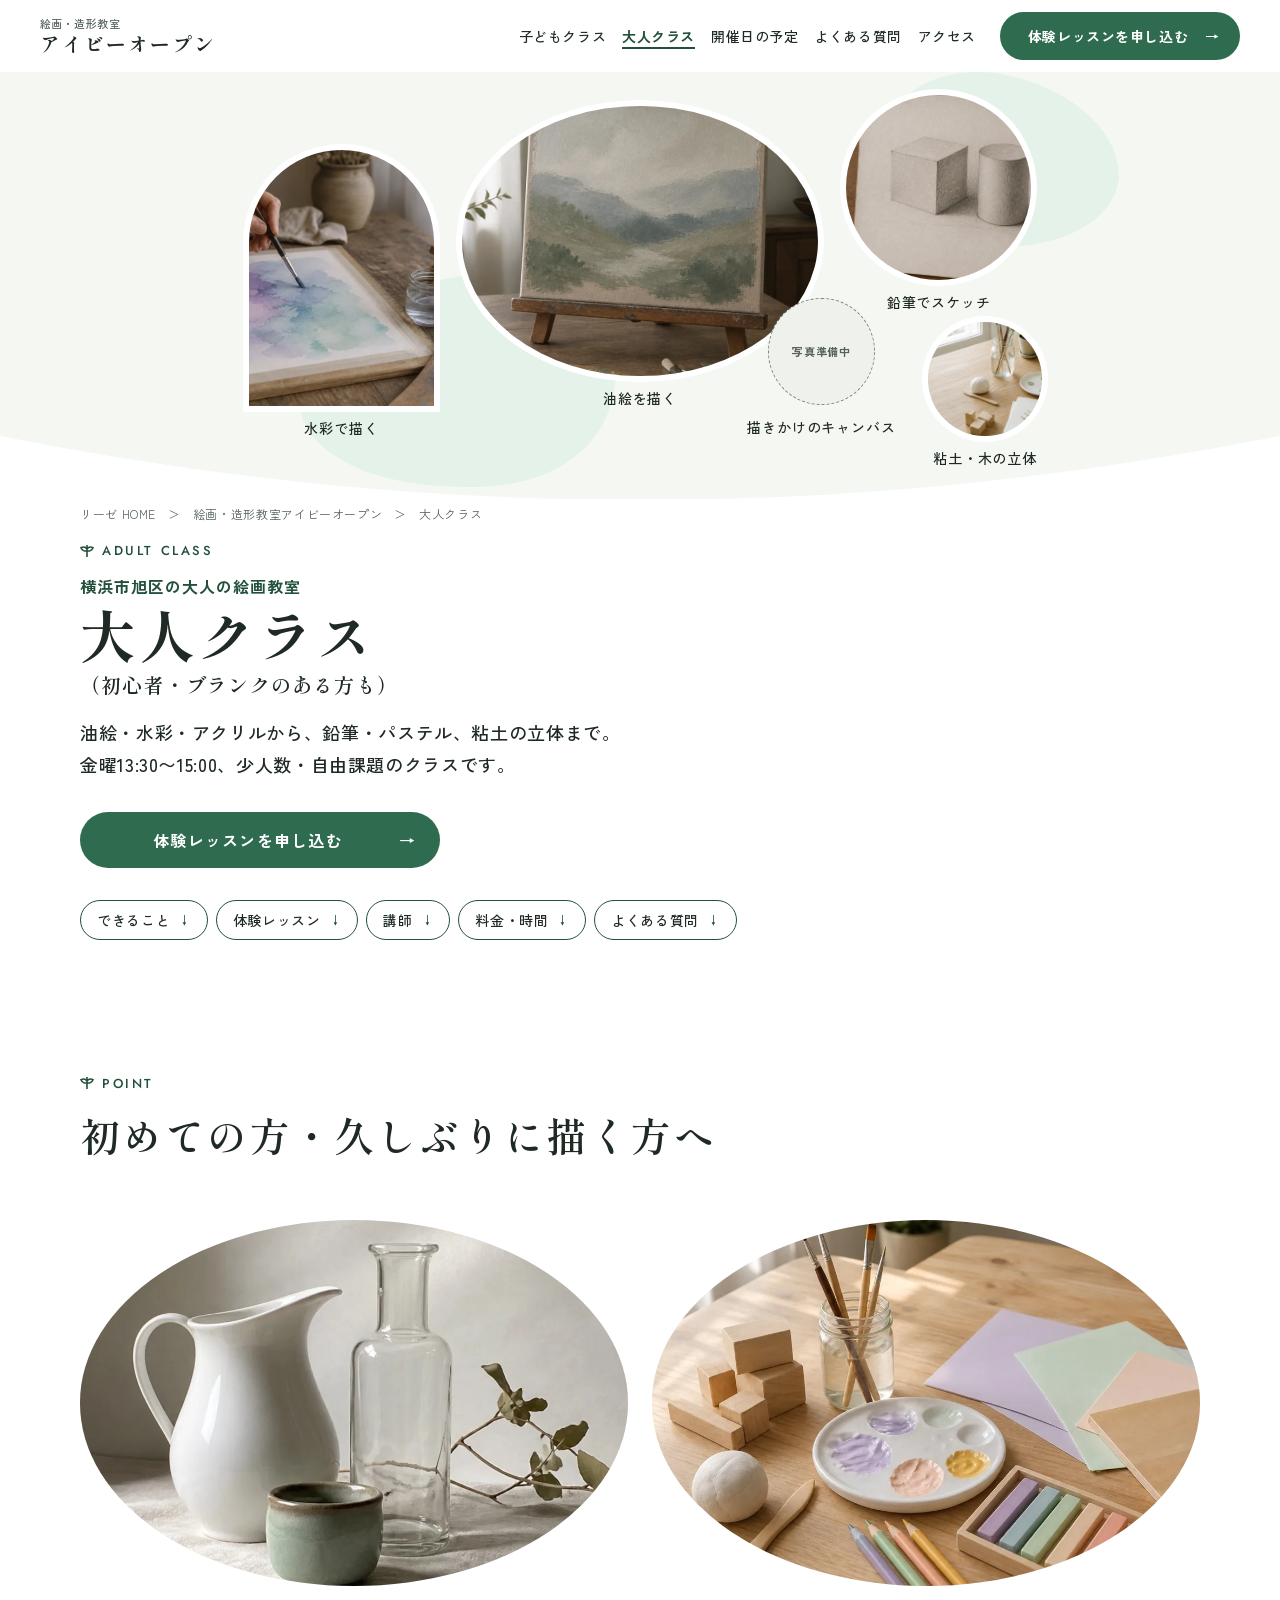
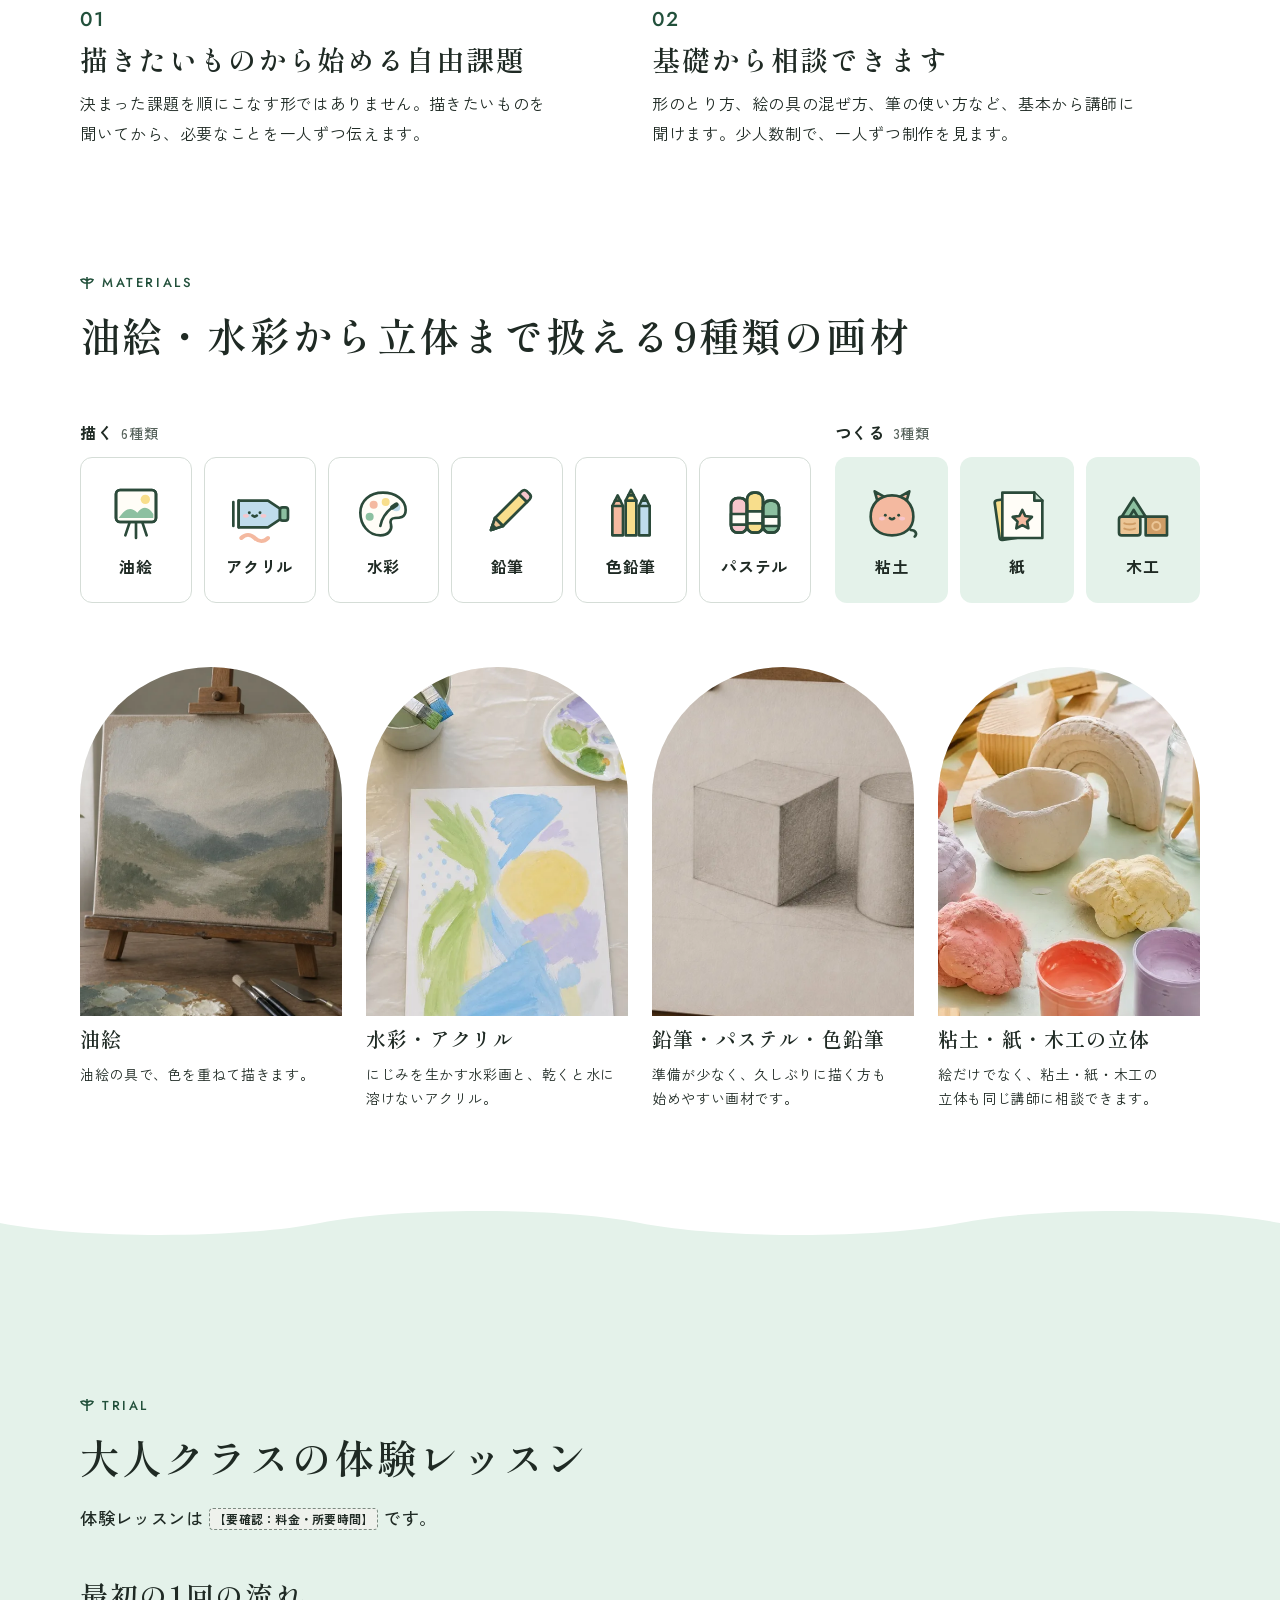
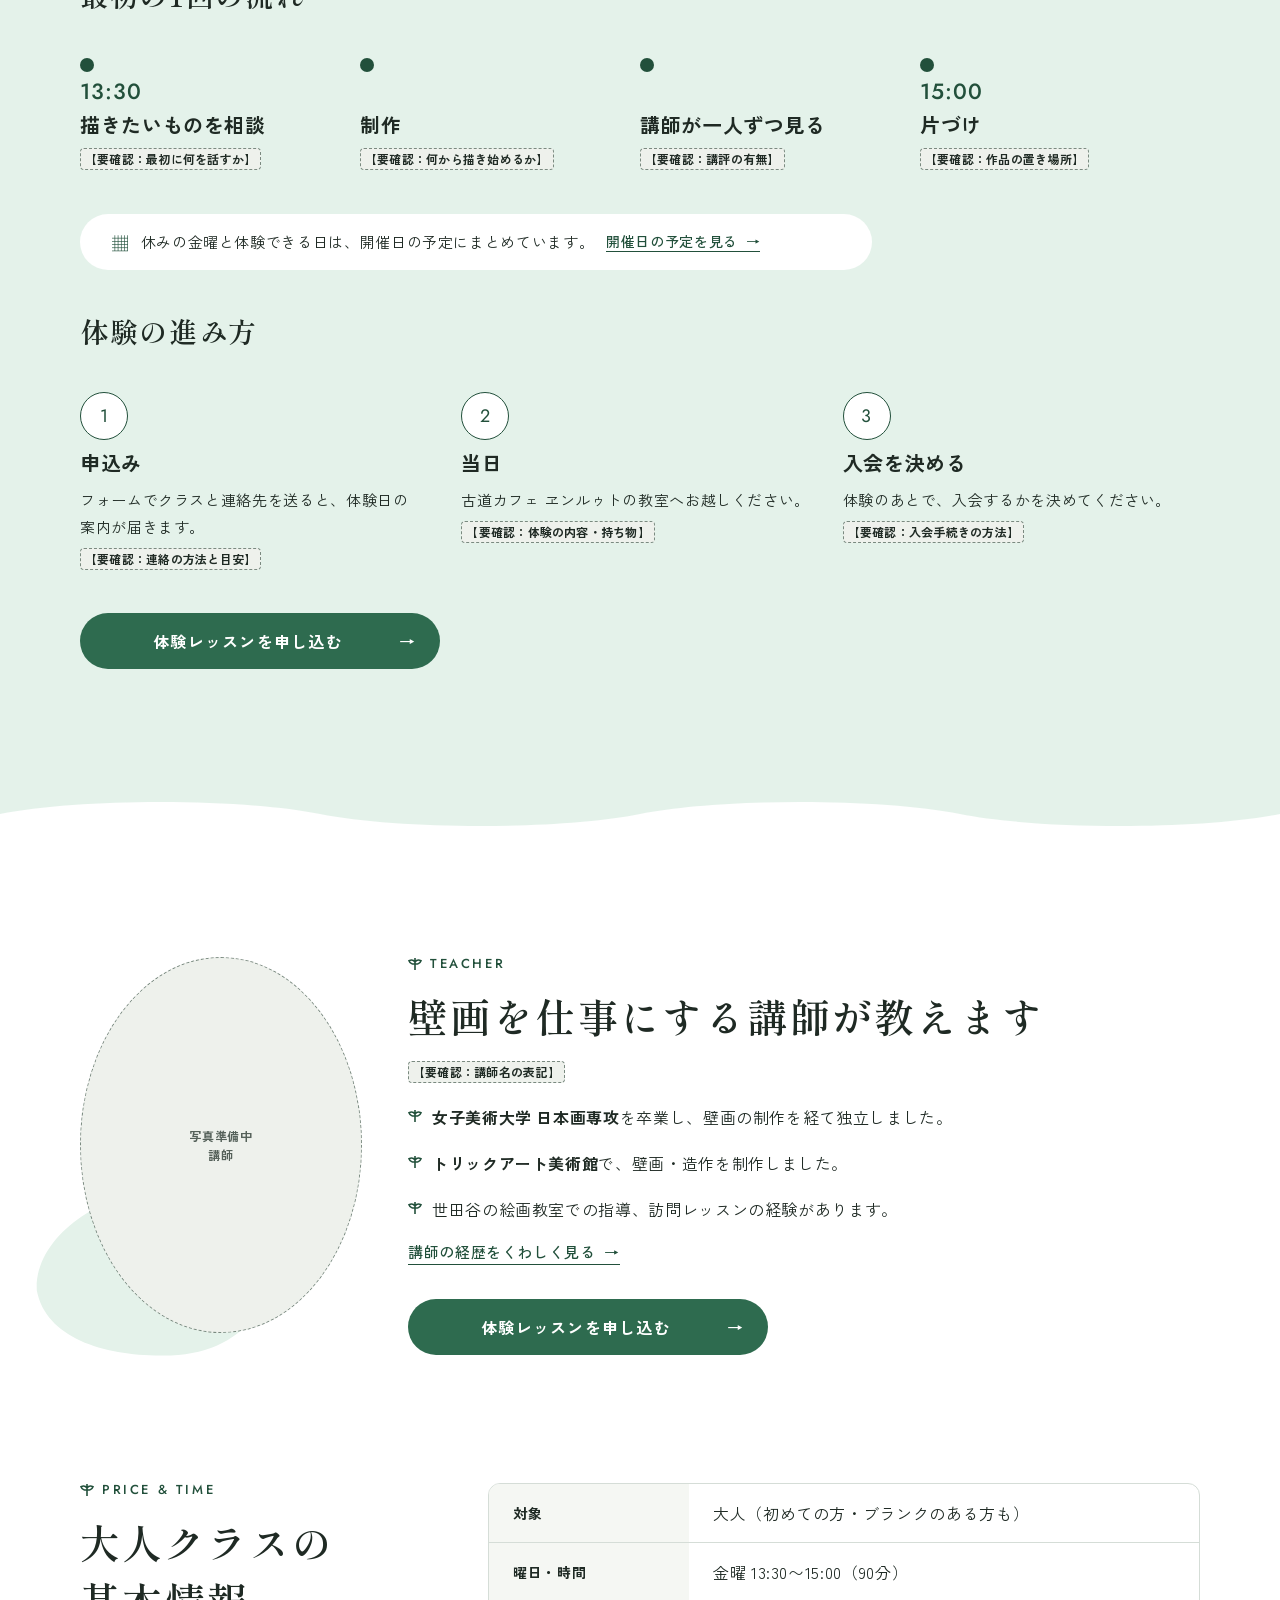
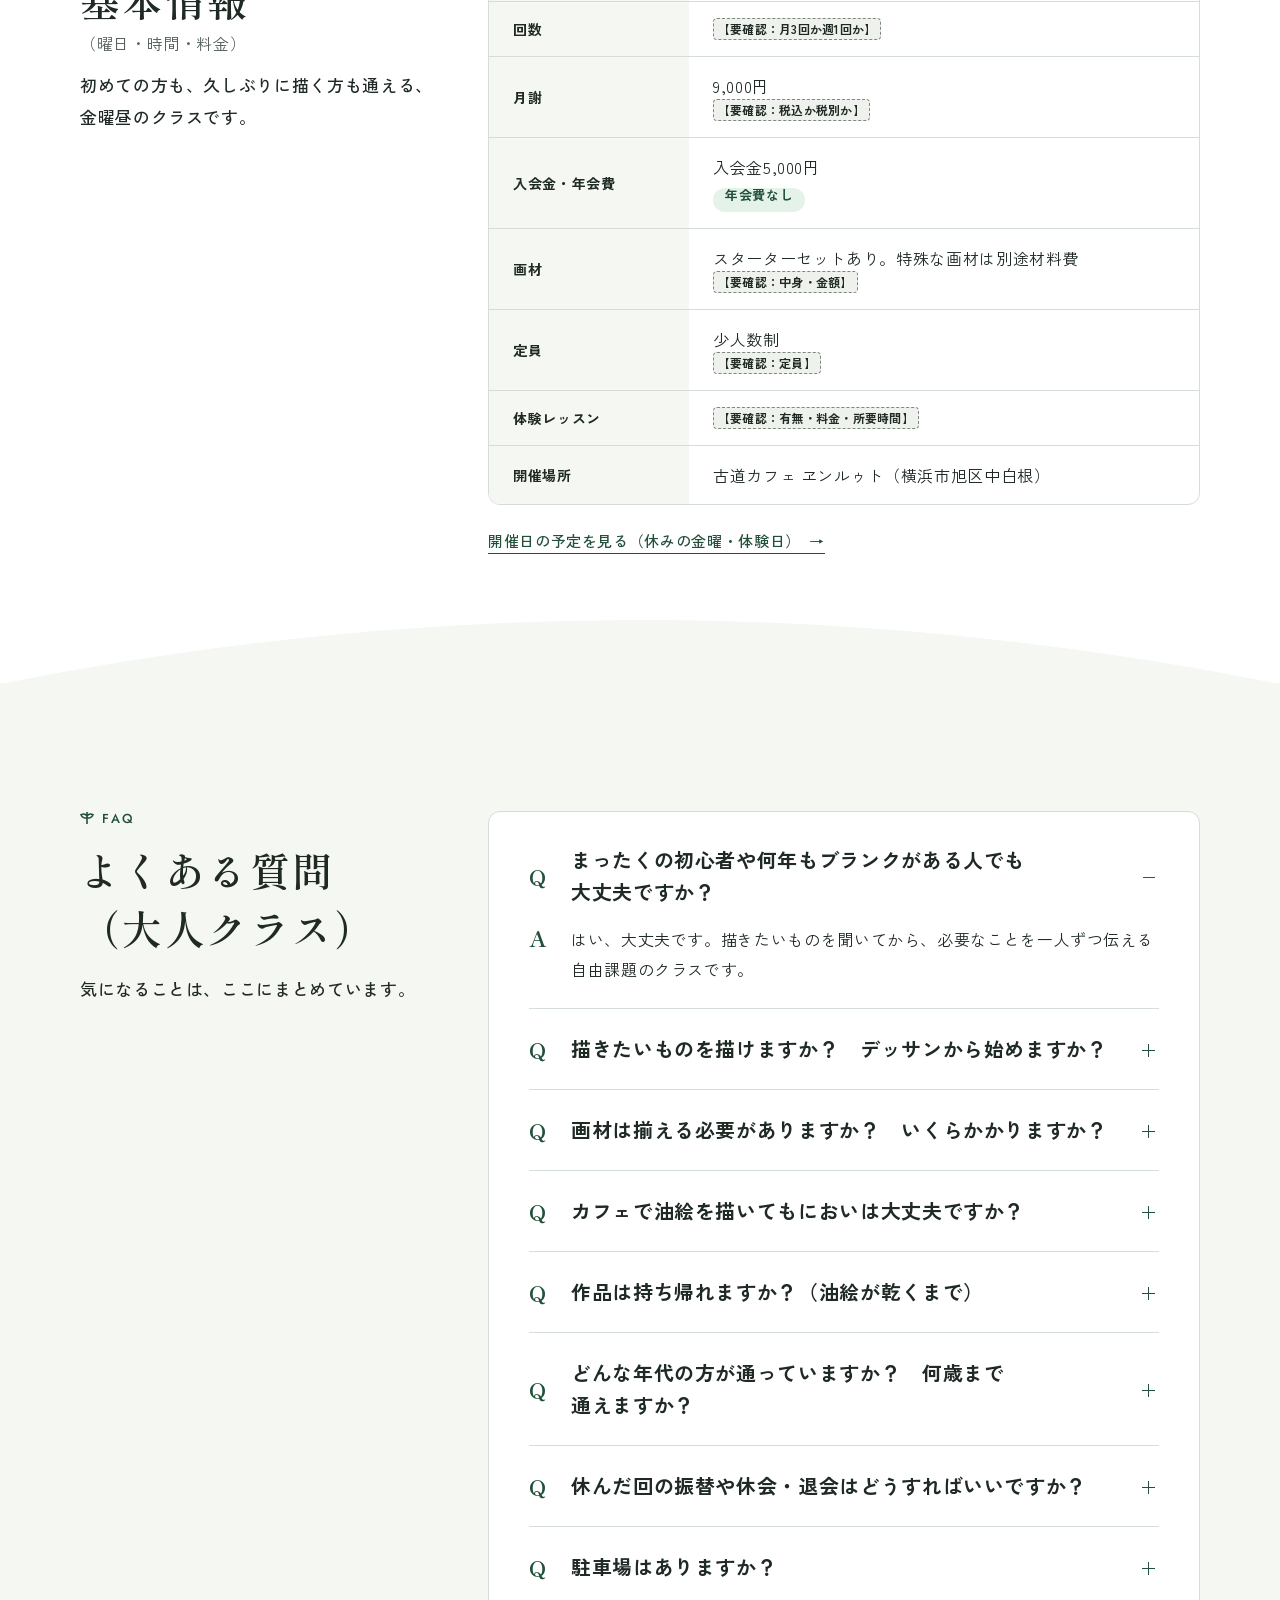
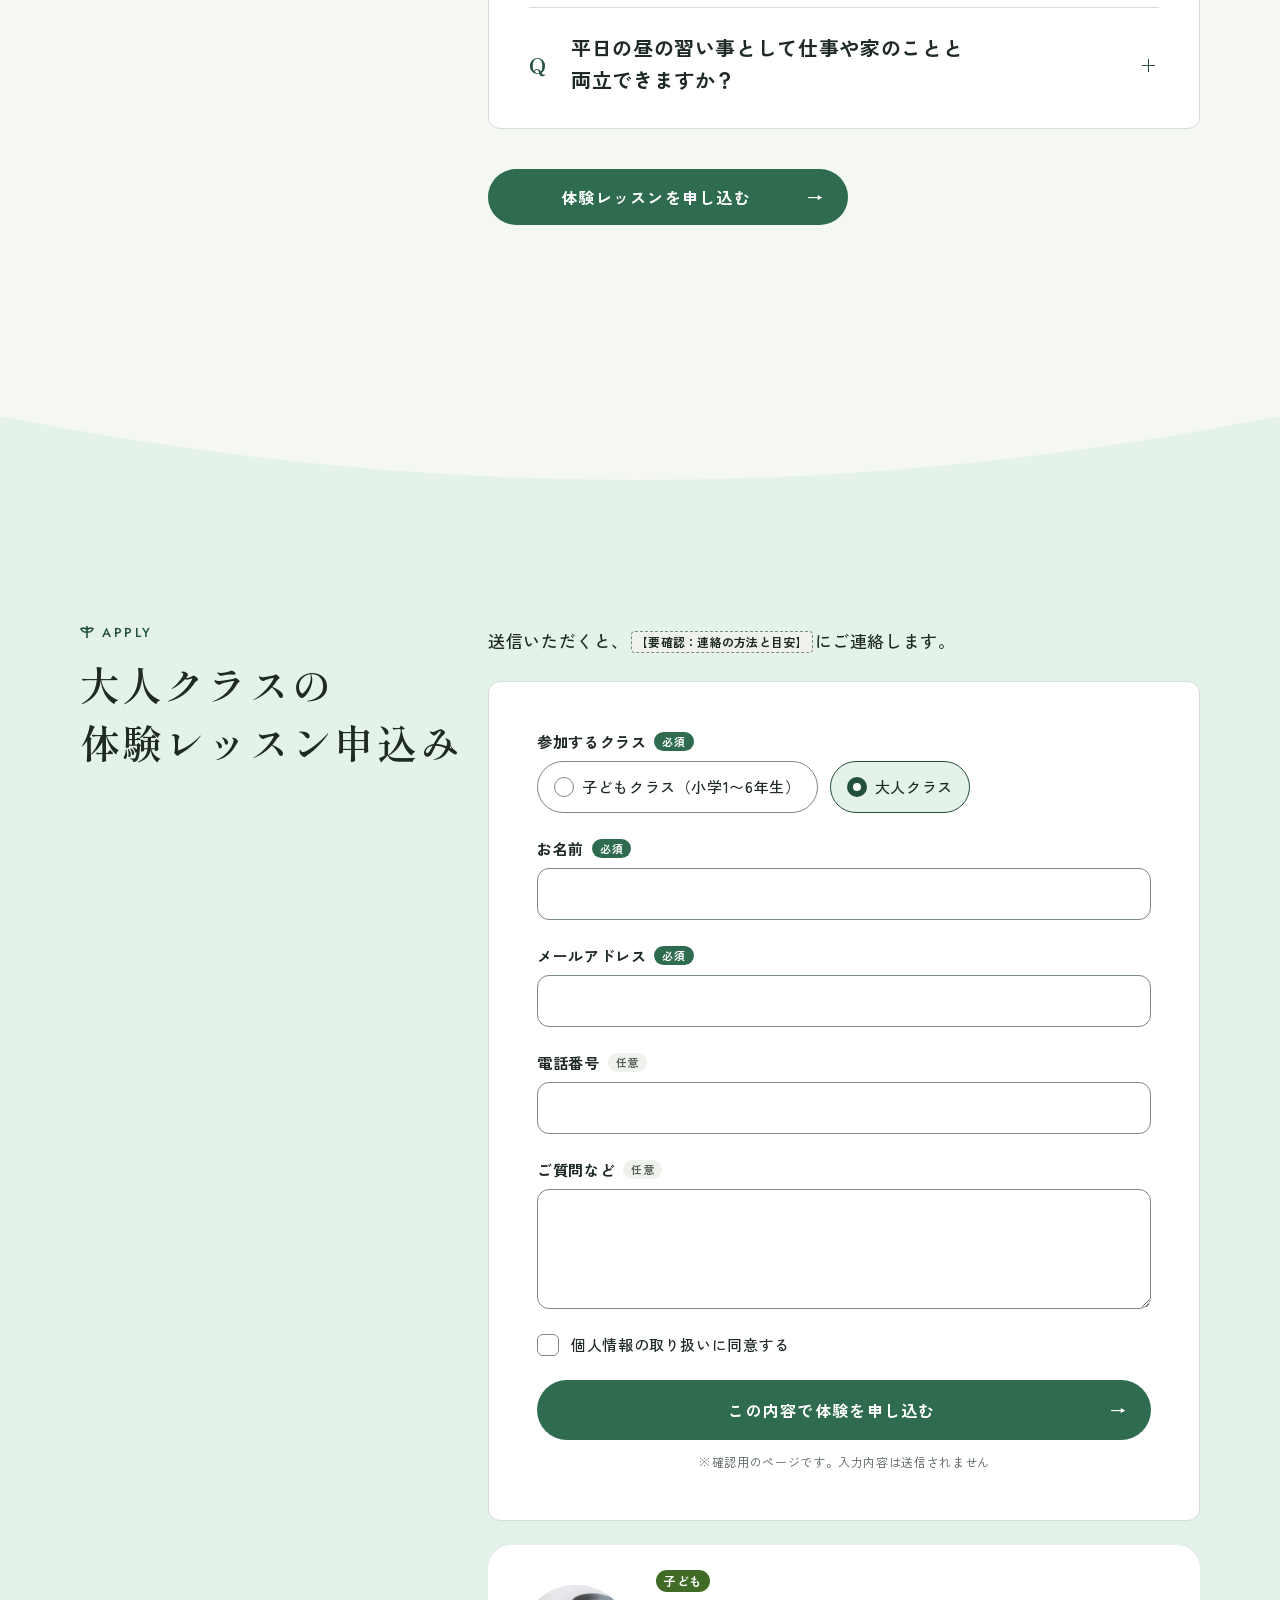
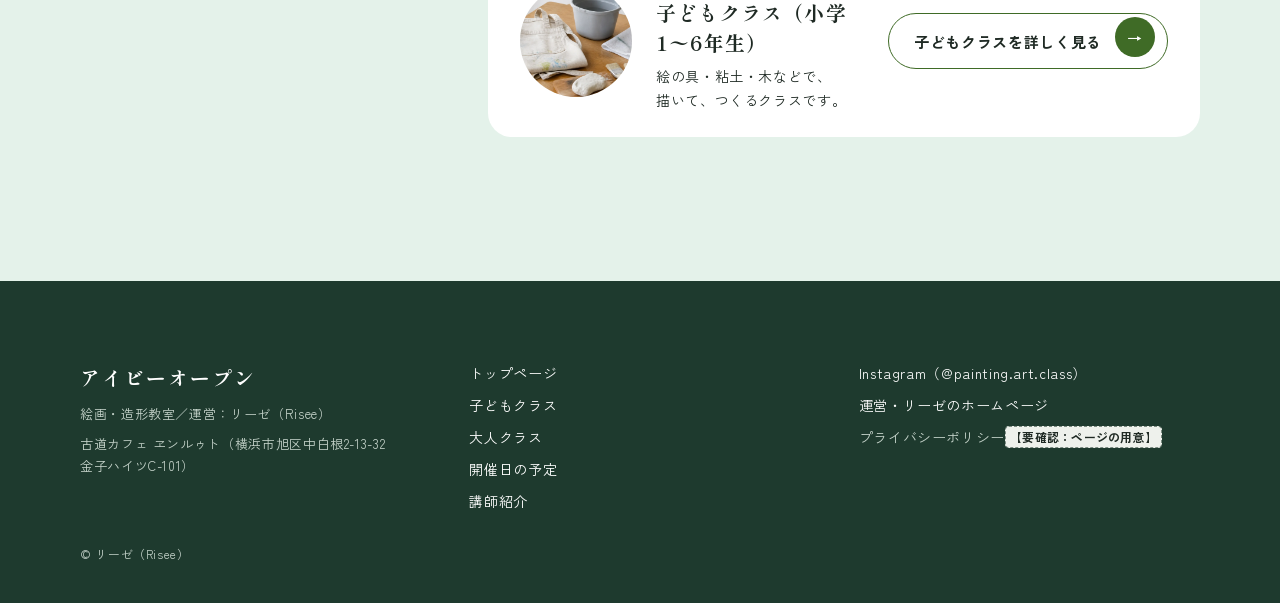
==== commit 3907a301: "画材9種類のアイコンを、色のついたかわいいイラストに描き直す Co-Authored-By: Claude Opus 5.5 <noreply@anthropic.com>" ====
--- a/adult/index.html
+++ b/adult/index.html
@@ -105,8 +105,8 @@
         <h2>油絵・水彩から立体まで<br class="sp-only">扱える9種類の画材</h2>
       </div>
         <div class="mats">
-        <div class="mats__set mats__set--draw"><p class="mats__head">描く<span>6種類</span></p><ul class="mats__list"><li class="mat"><svg viewBox="0 0 24 24" aria-hidden="true"><rect x="6" y="3" width="12" height="10" rx="1"/><path d="M8 16l-2 5M16 16l2 5M12 13v8M5 16h14"/></svg><span class="mat__name">油絵</span></li><li class="mat"><svg viewBox="0 0 24 24" aria-hidden="true"><path d="M10 2h4v3h-4z"/><path d="M9 5h6l2 13H7z"/><path d="M6.5 18h11v3h-11z"/></svg><span class="mat__name">アクリル</span></li><li class="mat"><svg viewBox="0 0 24 24" aria-hidden="true"><path d="M12 3c3 4 6 7.500 6 11a6 6 0 0 1-12 0c0-3.500 3-7 6-11z"/><path d="M9 14.500a3 3 0 0 0 3 3"/></svg><span class="mat__name">水彩</span></li><li class="mat"><svg viewBox="0 0 24 24" aria-hidden="true"><path d="M4 20l1.500-5L16 4.500l3.500 3.500L9 18.500z"/><path d="M14 6.500l3.500 3.500M5.500 15l3.500 3.500"/></svg><span class="mat__name">鉛筆</span></li><li class="mat"><svg viewBox="0 0 24 24" aria-hidden="true"><path d="M5 21V9l2.500-5L10 9v12z"/><path d="M14 21V9l2.500-5L19 9v12z"/><path d="M5 9h5M14 9h5"/></svg><span class="mat__name">色鉛筆</span></li><li class="mat"><svg viewBox="0 0 24 24" aria-hidden="true"><rect x="3" y="6" width="13" height="5" rx="1.500"/><rect x="8" y="13" width="13" height="5" rx="1.500"/></svg><span class="mat__name">パステル</span></li></ul></div>
-        <div class="mats__set mats__set--make"><p class="mats__head">つくる<span>3種類</span></p><ul class="mats__list"><li class="mat"><svg viewBox="0 0 24 24" aria-hidden="true"><path d="M5 17.500c-2-4 1-9.500 6.500-10.500C17 6 20.500 9 20.500 13c0 5-5 7-9 7-3.500 0-5.500-1-6.500-2.500z"/><path d="M10 12.500c1.500-1.200 3.500-1.200 5 0"/></svg><span class="mat__name">粘土</span></li><li class="mat"><svg viewBox="0 0 24 24" aria-hidden="true"><path d="M6 3h9l4 4v14H6z"/><path d="M15 3v4h4M9 12h7M9 16h5"/></svg><span class="mat__name">紙</span></li><li class="mat"><svg viewBox="0 0 24 24" aria-hidden="true"><path d="M4 8.500l8-4 8 4v8l-8 4-8-4z"/><path d="M4 8.500l8 4 8-4M12 12.500v8"/></svg><span class="mat__name">木工</span></li></ul></div>
+        <div class="mats__set mats__set--draw"><p class="mats__head">描く<span>6種類</span></p><ul class="mats__list"><li class="mat"><svg class="mat__il" viewBox="0 0 48 48" aria-hidden="true"><g stroke="#2B4A3A" stroke-width="2" stroke-linecap="round" stroke-linejoin="round"><path d="M16 40l4-12M32 40l-4-12M24 30v12" fill="none"/><rect x="9" y="6" width="30" height="24" rx="3" fill="#FFFDF7"/><path d="M11 27c5-7 9-9 14-4 4-5 8-5 12 1v3H11z" fill="#8CC0A0" stroke="none"/><circle cx="31" cy="13" r="3.5" fill="#F8DE8C" stroke="none"/><rect x="9" y="6" width="30" height="24" rx="3" fill="none"/></g></svg><span class="mat__name">油絵</span></li><li class="mat"><svg class="mat__il" viewBox="0 0 48 48" aria-hidden="true"><g stroke="#2B4A3A" stroke-width="2" stroke-linecap="round" stroke-linejoin="round"><path d="M8 14h22l9 6v8l-9 6H8z" fill="#BFDCEC"/><path d="M8 14v20" fill="none"/><path d="M4 15v18" fill="none"/><rect x="39" y="19" width="6" height="10" rx="2" fill="#8CC0A0"/><circle cx="16" cy="23" r="1.1" fill="#2B4A3A" stroke="none"/><circle cx="24" cy="23" r="1.1" fill="#2B4A3A" stroke="none"/><path d="M18.4 25.2q1.6 1.4 3.2 0" fill="none"/><ellipse cx="13.4" cy="25.4" rx="2.2" ry="1.4" fill="#F7C6CC" stroke="none"/><ellipse cx="26.6" cy="25.4" rx="2.2" ry="1.4" fill="#F7C6CC" stroke="none"/><path d="M10 42c3-3 7-3 10 0s7 3 10 0" fill="none" stroke="#F4B9A0" stroke-width="3"/></g></svg><span class="mat__name">アクリル</span></li><li class="mat"><svg class="mat__il" viewBox="0 0 48 48" aria-hidden="true"><g stroke="#2B4A3A" stroke-width="2" stroke-linecap="round" stroke-linejoin="round"><path d="M24 8c9 0 17 5 17 13 0 6-5 6-8 6-3 0-4 2-3 5 1 4-2 8-8 8C13 40 7 32 7 23 7 14 14 8 24 8z" fill="#FFFDF7"/><circle cx="17" cy="17" r="3" fill="#F4B9A0" stroke="none"/><circle cx="26" cy="15" r="3" fill="#F8DE8C" stroke="none"/><circle cx="34" cy="19" r="3" fill="#BFDCEC" stroke="none"/><circle cx="14" cy="26" r="3" fill="#8CC0A0" stroke="none"/><path d="M22 33c1-6 4-10 9-14" fill="none"/><path d="M31 19l3-2" fill="none" stroke-width="3.5"/></g></svg><span class="mat__name">水彩</span></li><li class="mat"><svg class="mat__il" viewBox="0 0 48 48" aria-hidden="true"><g stroke="#2B4A3A" stroke-width="2" stroke-linecap="round" stroke-linejoin="round"><path d="M12 36l3-9 18-18 6 6-18 18z" fill="#F8DE8C"/><path d="M15 27l6 6" fill="none"/><path d="M12 36l3-9 6 6z" fill="#EBC596"/><path d="M12 36l1.2-3.6 2.4 2.4z" fill="#2B4A3A"/><path d="M33 9l6 6 2-2a3 3 0 0 0 0-4l-2-2a3 3 0 0 0-4 0z" fill="#F7C6CC"/></g></svg><span class="mat__name">鉛筆</span></li><li class="mat"><svg class="mat__il" viewBox="0 0 48 48" aria-hidden="true"><g stroke="#2B4A3A" stroke-width="2" stroke-linecap="round" stroke-linejoin="round"><path d="M10 40V18l4-8 4 8v22z" fill="#F4B9A0"/><path d="M12 14h4" fill="none"/><path d="M20 40V14l4-8 4 8v26z" fill="#F8DE8C"/><path d="M22 10h4" fill="none"/><path d="M30 40V18l4-8 4 8v22z" fill="#BFDCEC"/><path d="M32 14h4" fill="none"/><path d="M10 18h8M20 14h8M30 18h8" fill="none"/></g></svg><span class="mat__name">色鉛筆</span></li><li class="mat"><svg class="mat__il" viewBox="0 0 48 48" aria-hidden="true"><g stroke="#2B4A3A" stroke-width="2" stroke-linecap="round" stroke-linejoin="round"><rect x="6" y="12" width="12" height="26" rx="5" fill="#F7C6CC"/><path d="M6 24h12v8H6z" fill="#FFFDF7"/><rect x="18" y="8" width="12" height="30" rx="5" fill="#F8DE8C"/><path d="M18 22h12v9H18z" fill="#FFFDF7"/><rect x="30" y="14" width="12" height="24" rx="5" fill="#8CC0A0"/><path d="M30 26h12v7H30z" fill="#FFFDF7"/><rect x="6" y="12" width="12" height="26" rx="5" fill="none"/><rect x="18" y="8" width="12" height="30" rx="5" fill="none"/><rect x="30" y="14" width="12" height="24" rx="5" fill="none"/></g></svg><span class="mat__name">パステル</span></li></ul></div>
+        <div class="mats__set mats__set--make"><p class="mats__head">つくる<span>3種類</span></p><ul class="mats__list"><li class="mat"><svg class="mat__il" viewBox="0 0 48 48" aria-hidden="true"><g stroke="#2B4A3A" stroke-width="2" stroke-linecap="round" stroke-linejoin="round"><path d="M13 14l-2-7 7 4M35 14l2-7-7 4" fill="#F4B9A0"/><path d="M24 10c10 0 16 7 16 16 0 9-7 14-16 14S8 35 8 26c0-9 6-16 16-16z" fill="#F4B9A0"/><circle cx="19" cy="25" r="1.1" fill="#2B4A3A" stroke="none"/><circle cx="29" cy="25" r="1.1" fill="#2B4A3A" stroke="none"/><path d="M22.4 27.2q1.6 1.4 3.2 0" fill="none"/><ellipse cx="16.4" cy="27.4" rx="2.2" ry="1.4" fill="#F7C6CC" stroke="none"/><ellipse cx="31.6" cy="27.4" rx="2.2" ry="1.4" fill="#F7C6CC" stroke="none"/><path d="M38 36c4 0 5 3 3 5" fill="none"/></g></svg><span class="mat__name">粘土</span></li><li class="mat"><svg class="mat__il" viewBox="0 0 48 48" aria-hidden="true"><g stroke="#2B4A3A" stroke-width="2" stroke-linecap="round" stroke-linejoin="round"><rect x="9" y="12" width="26" height="30" rx="2" fill="#F8DE8C" transform="rotate(-8 22 27)"/><path d="M13 8h24l6 6v28H13z" fill="#FFFDF7"/><path d="M37 8v6h6" fill="#CFE5D6"/><path d="M28 21l2.2 4.5 5 .7-3.6 3.5.9 5-4.5-2.4-4.5 2.4.9-5-3.6-3.5 5-.7z" fill="#F4B9A0"/></g></svg><span class="mat__name">紙</span></li><li class="mat"><svg class="mat__il" viewBox="0 0 48 48" aria-hidden="true"><g stroke="#2B4A3A" stroke-width="2" stroke-linecap="round" stroke-linejoin="round"><rect x="6" y="26" width="16" height="14" rx="2" fill="#EBC596"/><path d="M10 31c2 1 6 1 8 0M10 35c2 1 6 1 8 0" fill="none" stroke="#CF9D66" stroke-width="1.5"/><path d="M26 40V26h16v14z" fill="#CF9D66"/><circle cx="34" cy="33" r="3" fill="none" stroke="#EBC596" stroke-width="1.5"/><path d="M8 26l9-14 9 14z" fill="#8CC0A0"/><path d="M14 26l3-5 3 5" fill="none"/></g></svg><span class="mat__name">木工</span></li></ul></div>
       </div>
         <div class="tiles">
           <article class="tile reveal reveal--up">
--- a/assets/css/style.css
+++ b/assets/css/style.css
@@ -978,7 +978,7 @@
   border-radius: 12px; background: #fff; border: 1px solid var(--color-line); text-align: center;
 }
 .mats__set--make .mat { background: var(--theme-pale); border-color: transparent; }
-.mat svg { width: 40px; height: 40px; color: var(--theme); fill: none; stroke: currentColor; stroke-width: 1.5; stroke-linecap: round; stroke-linejoin: round; }
+.mat svg { width: 56px; height: 56px; color: var(--theme); fill: none; stroke: currentColor; stroke-width: 1.5; stroke-linecap: round; stroke-linejoin: round; }
 .mat__name { font-weight: 700; font-size: 15px; line-height: 24px; letter-spacing: .04em; white-space: nowrap; }
 .mats-note { margin-top: var(--s16); color: var(--color-text-sub); font-size: 14px; line-height: 24px; }
 .mats-block { margin-top: var(--s64); }
@@ -991,7 +991,7 @@
   .mats__list { gap: var(--s12); }
   .mats__set--draw .mats__list { grid-template-columns: repeat(6, minmax(0, 1fr)); }
   .mat { padding: var(--s24) var(--s4); }
-  .mat svg { width: 48px; height: 48px; }
+  .mat svg { width: 64px; height: 64px; }
   .mat__name { font-size: 16px; }
   .mats-block { margin-top: var(--s96); }
   .mats-block .h3-sec { margin-bottom: var(--s32); }
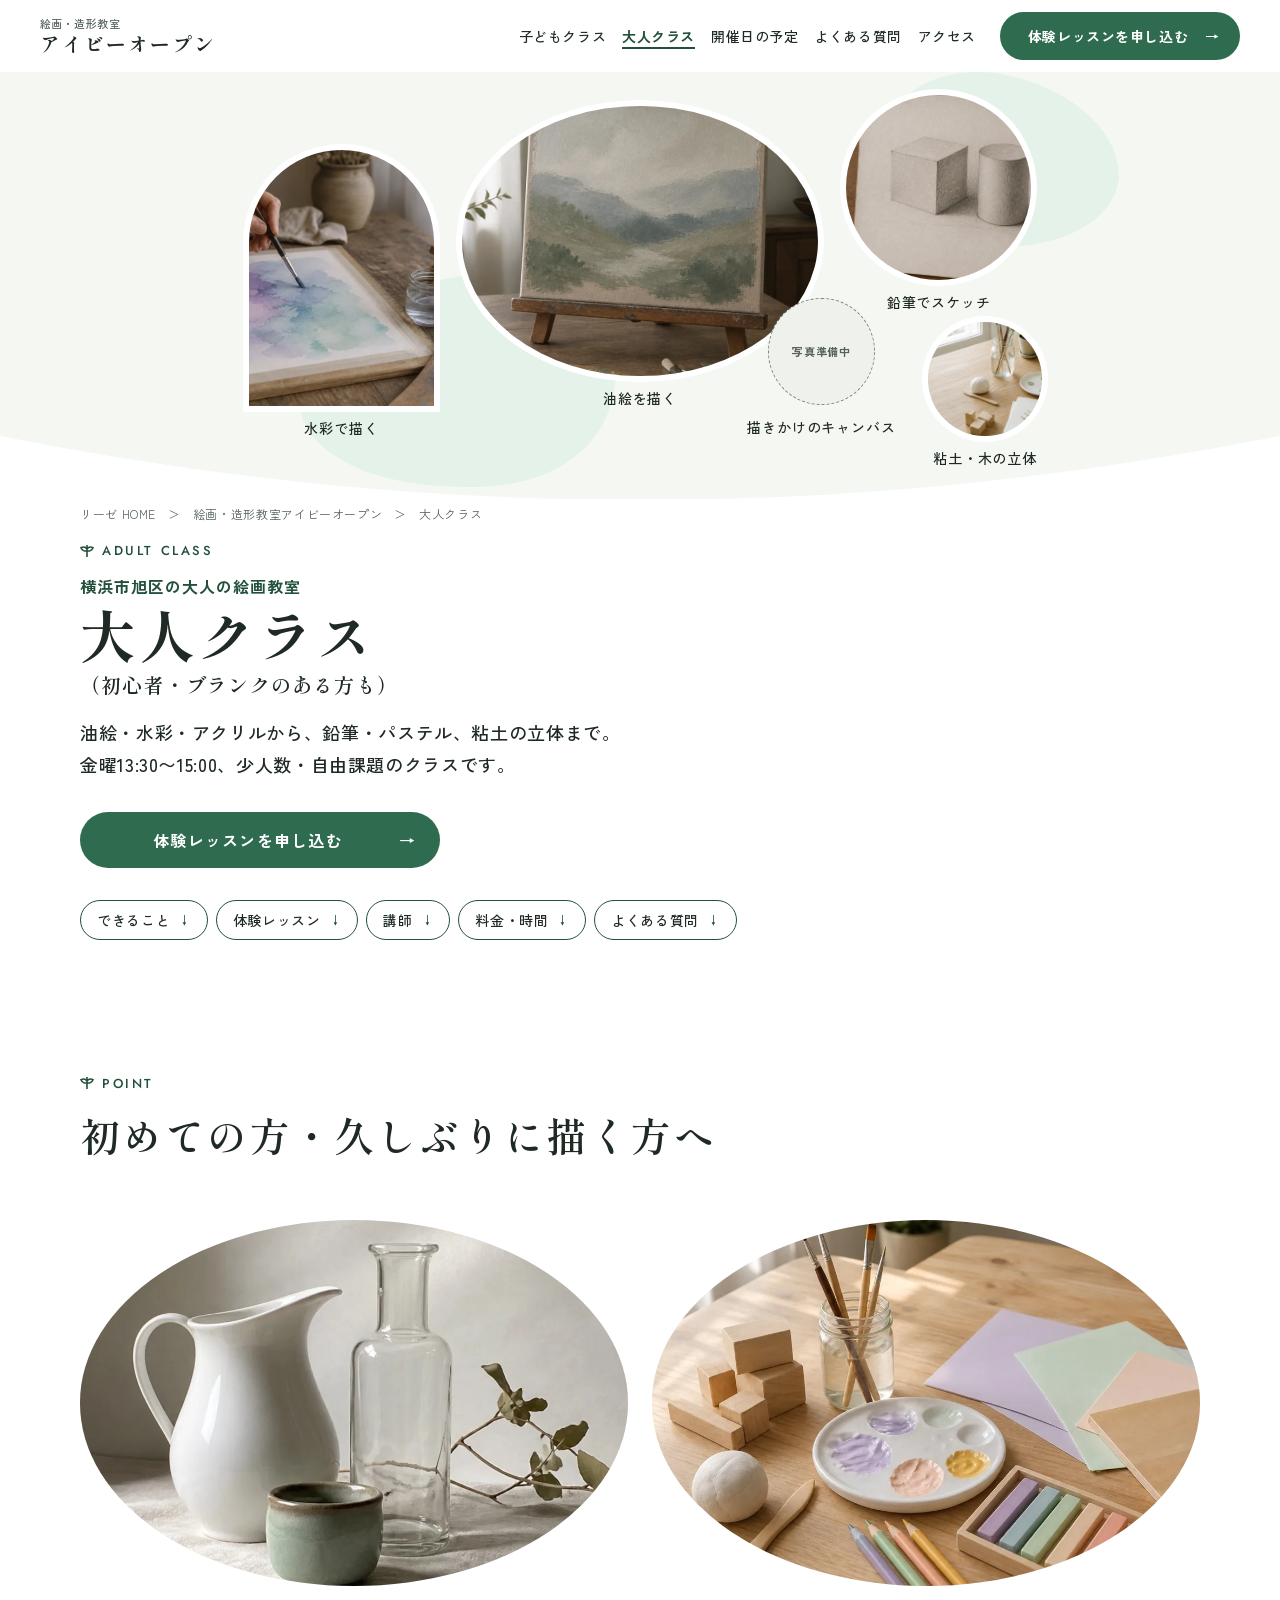
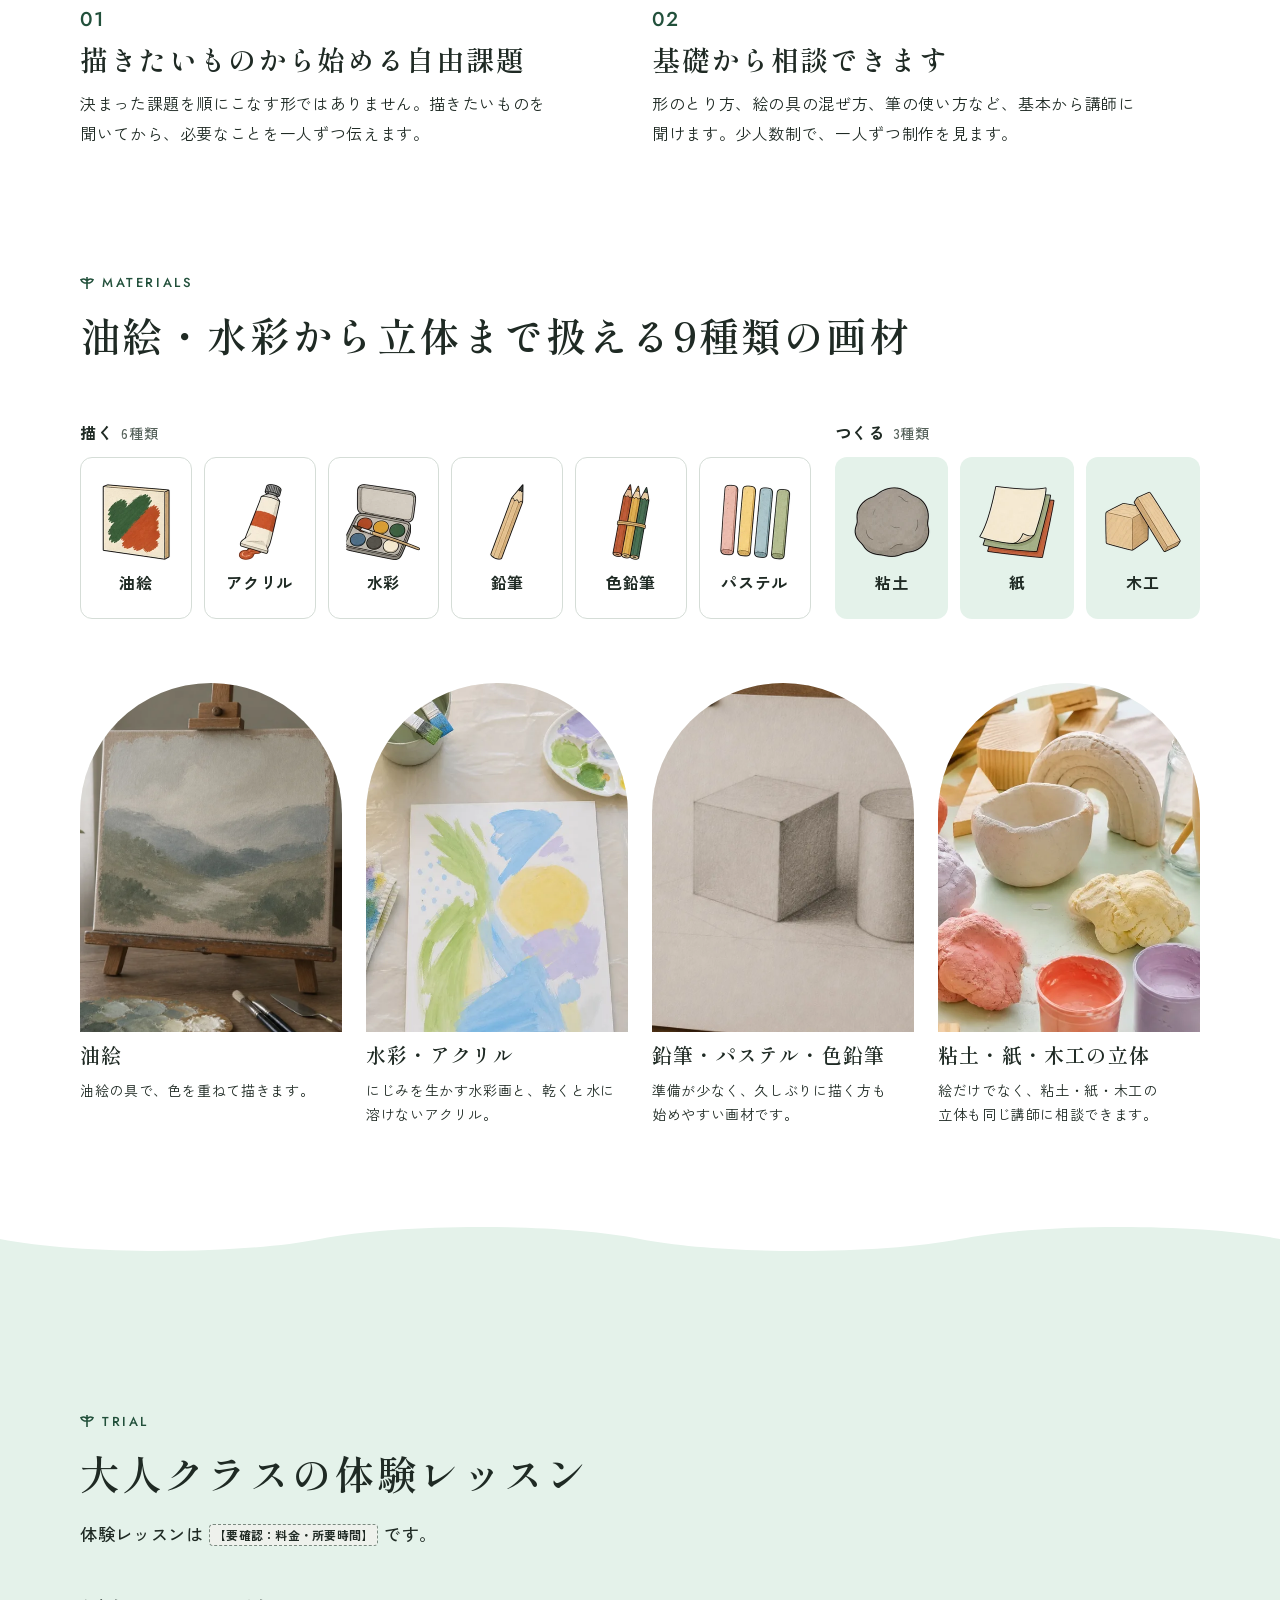
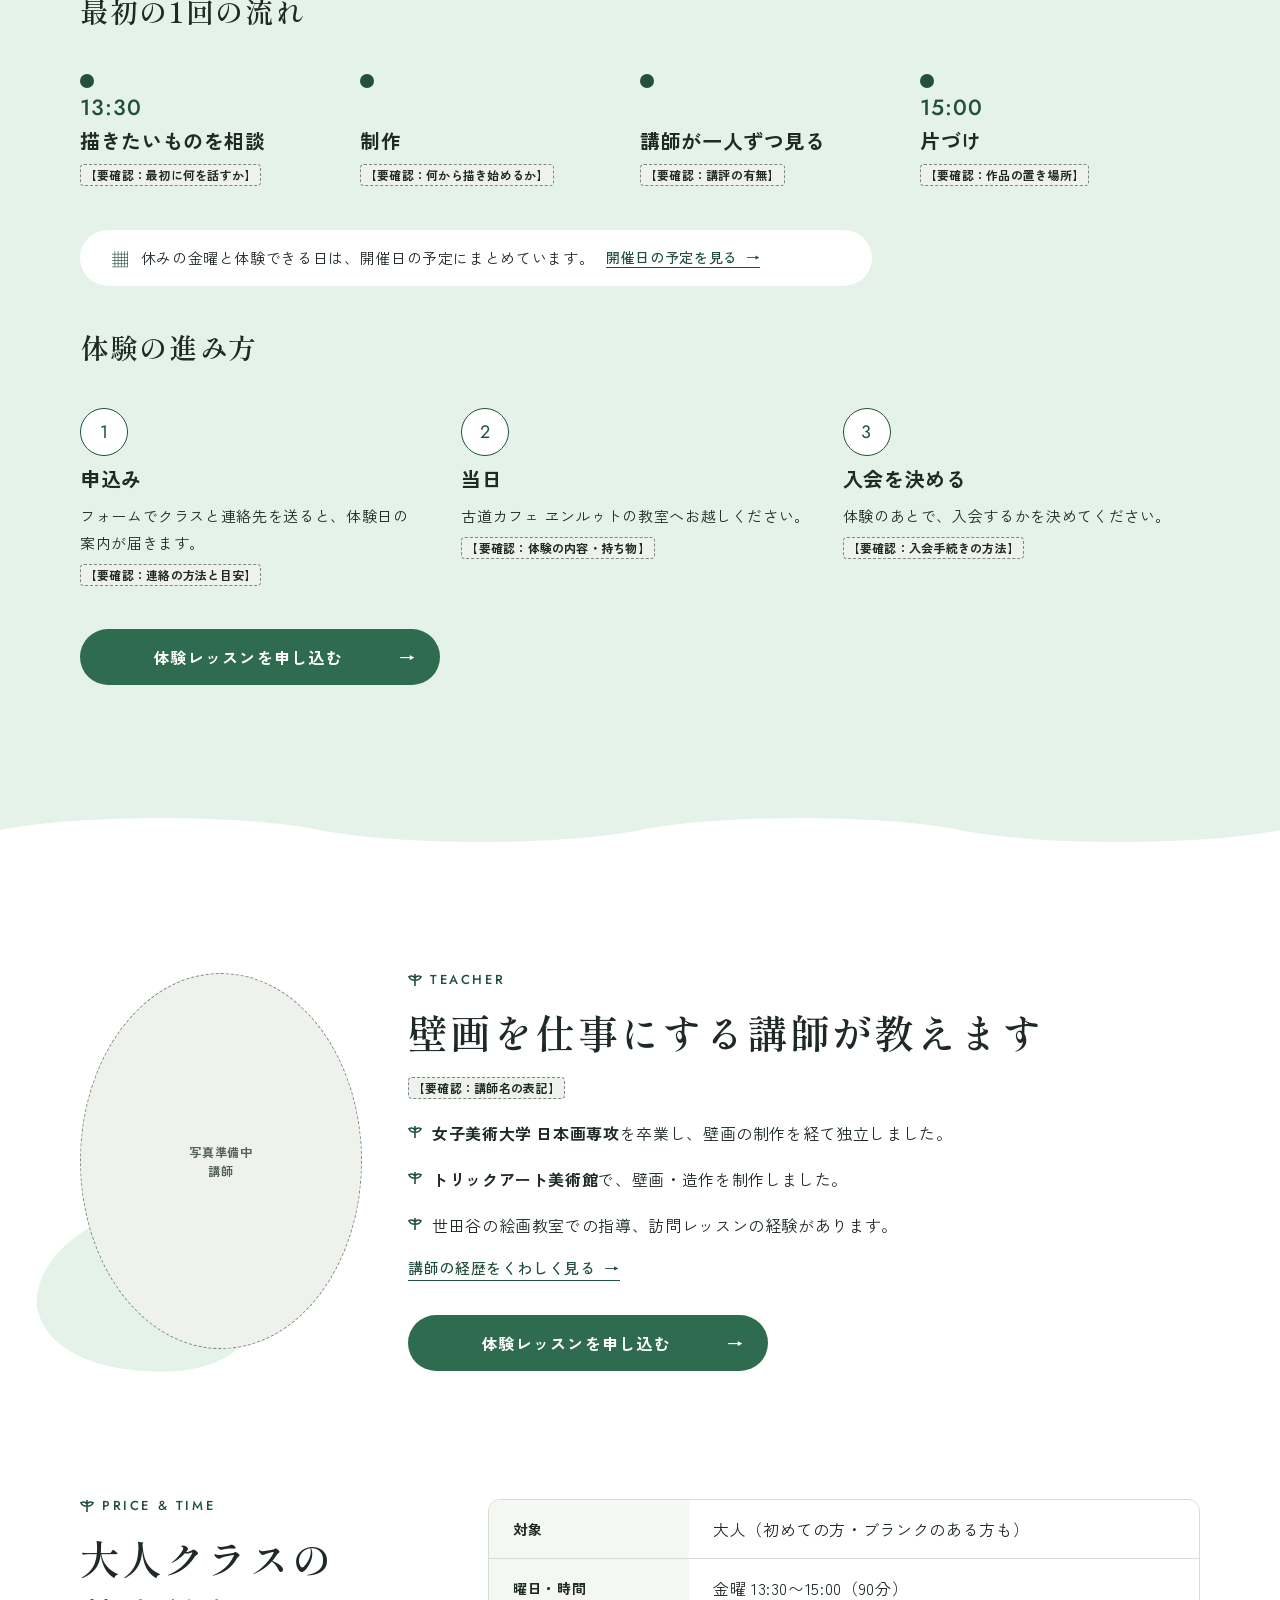
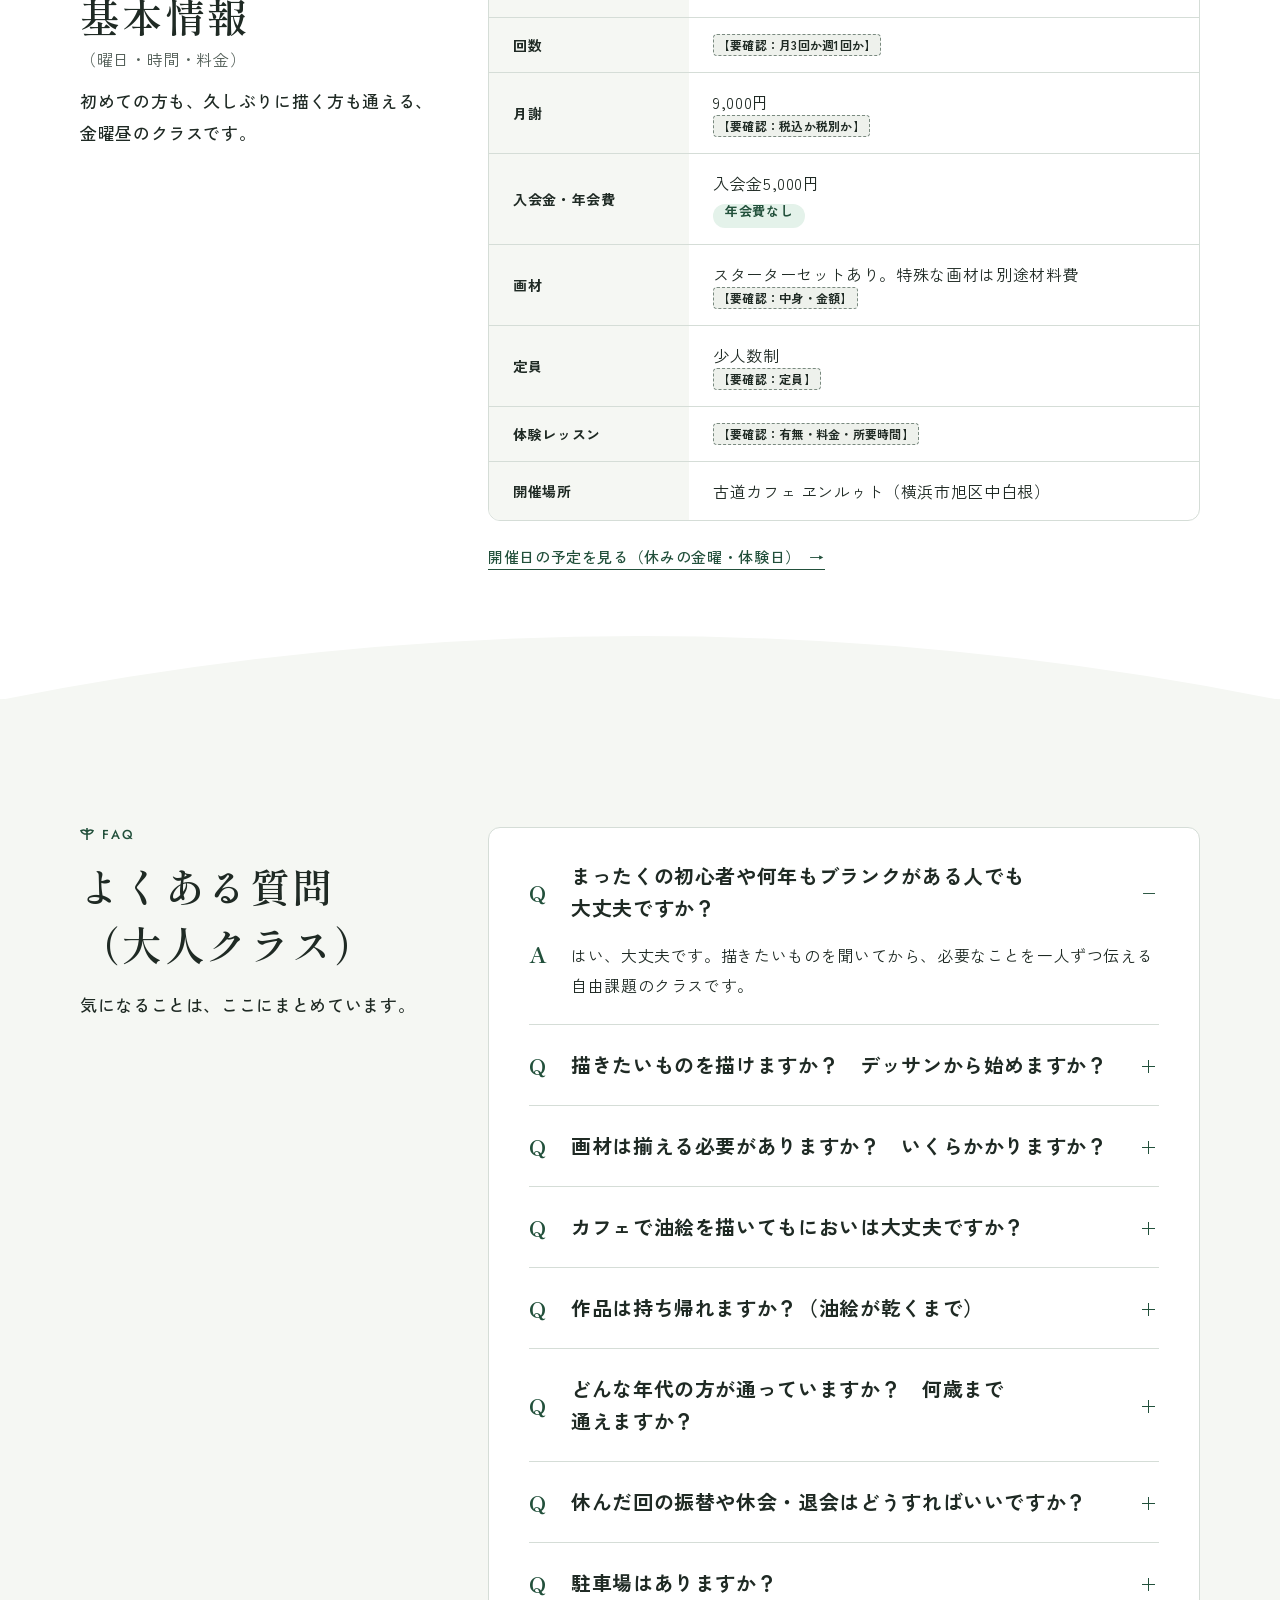
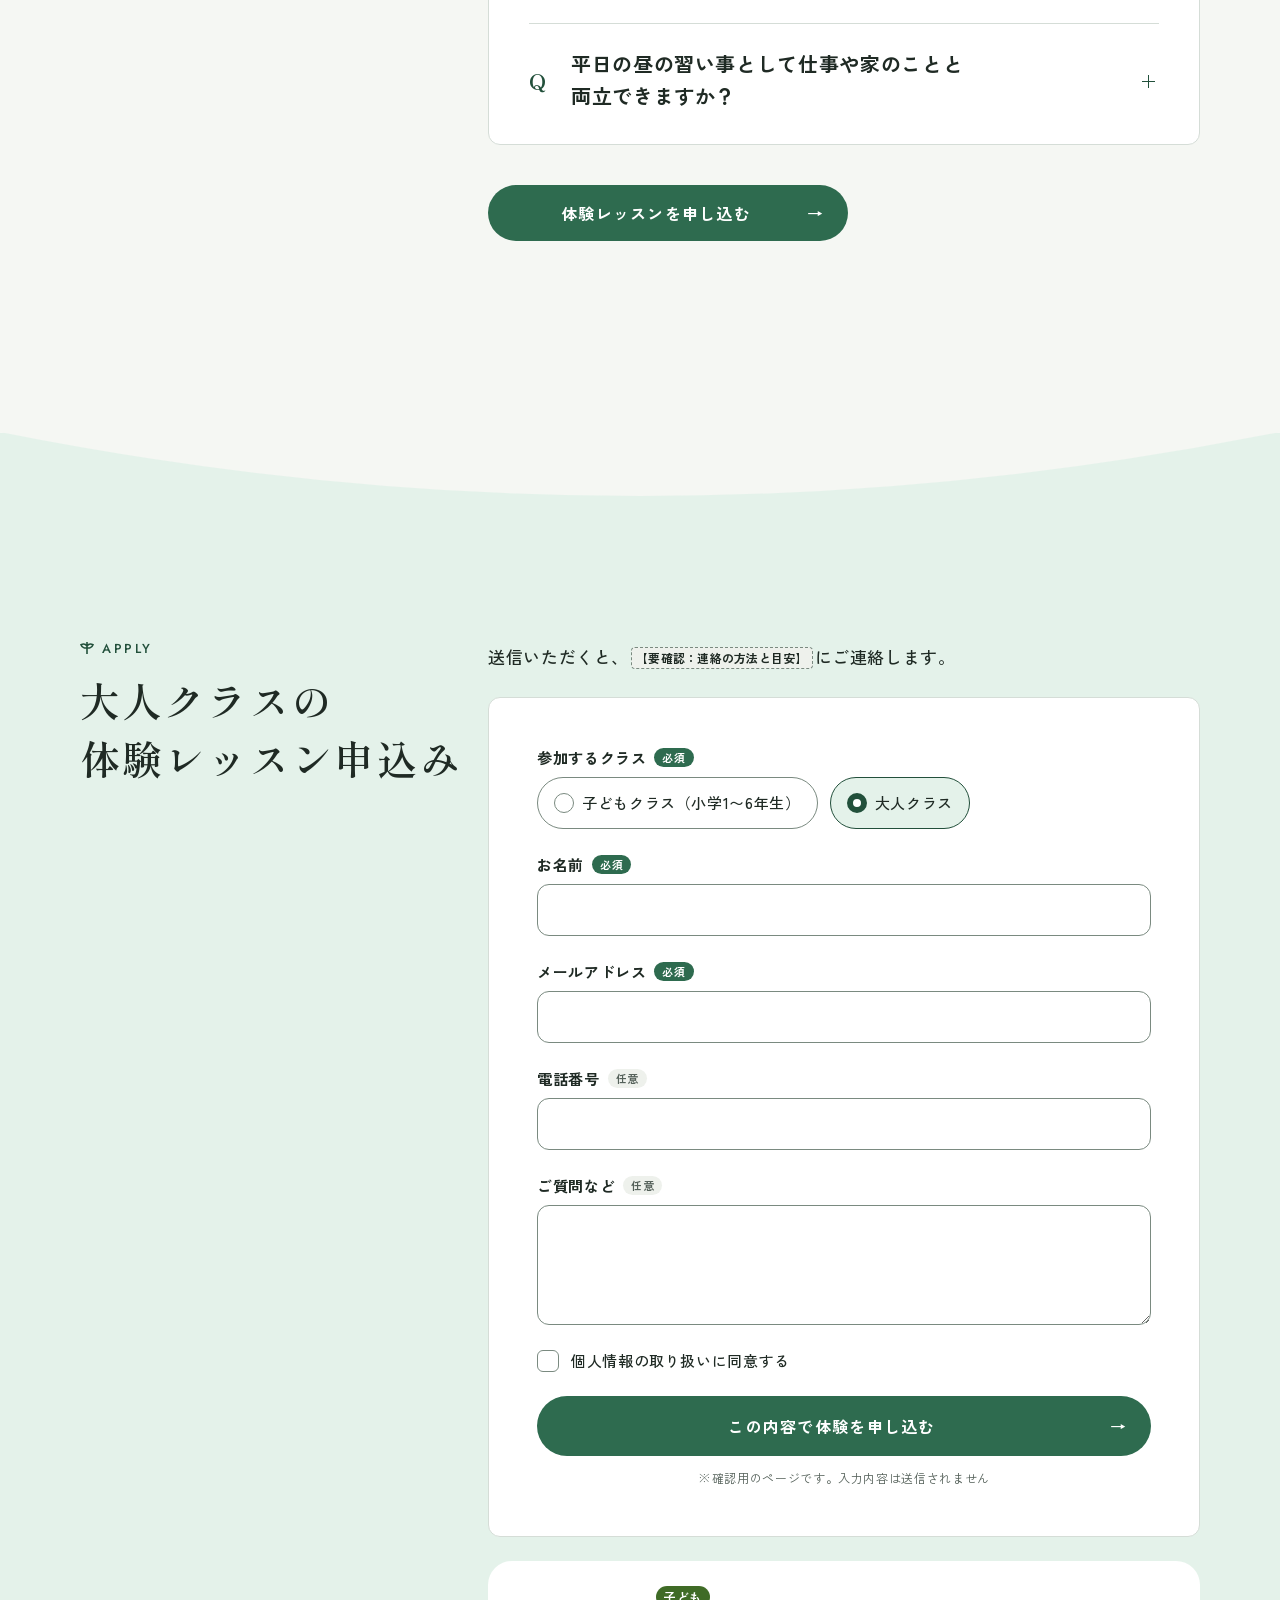
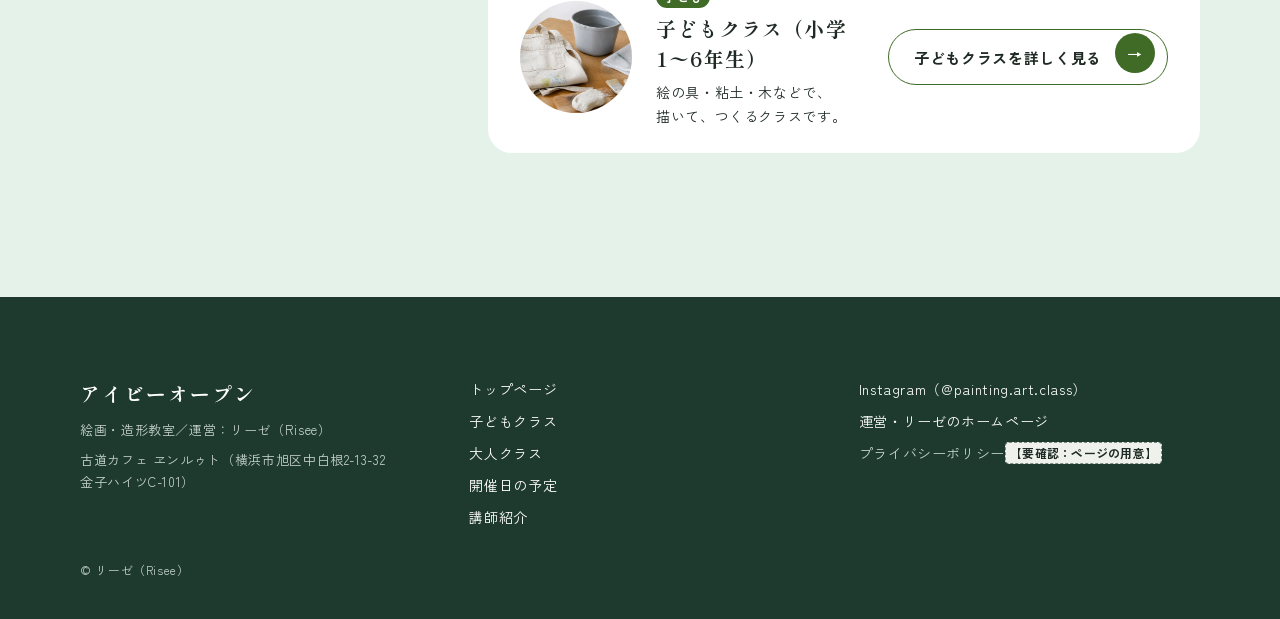
==== commit 1c58db23: "画材9種類のアイコンを、手描きタッチのイラスト画像に差し替える Co-Authored-By: Claude Opus 5.5 <noreply@anthropic.com>" ====
--- a/adult/index.html
+++ b/adult/index.html
@@ -105,8 +105,8 @@
         <h2>油絵・水彩から立体まで<br class="sp-only">扱える9種類の画材</h2>
       </div>
         <div class="mats">
-        <div class="mats__set mats__set--draw"><p class="mats__head">描く<span>6種類</span></p><ul class="mats__list"><li class="mat"><svg class="mat__il" viewBox="0 0 48 48" aria-hidden="true"><g stroke="#2B4A3A" stroke-width="2" stroke-linecap="round" stroke-linejoin="round"><path d="M16 40l4-12M32 40l-4-12M24 30v12" fill="none"/><rect x="9" y="6" width="30" height="24" rx="3" fill="#FFFDF7"/><path d="M11 27c5-7 9-9 14-4 4-5 8-5 12 1v3H11z" fill="#8CC0A0" stroke="none"/><circle cx="31" cy="13" r="3.5" fill="#F8DE8C" stroke="none"/><rect x="9" y="6" width="30" height="24" rx="3" fill="none"/></g></svg><span class="mat__name">油絵</span></li><li class="mat"><svg class="mat__il" viewBox="0 0 48 48" aria-hidden="true"><g stroke="#2B4A3A" stroke-width="2" stroke-linecap="round" stroke-linejoin="round"><path d="M8 14h22l9 6v8l-9 6H8z" fill="#BFDCEC"/><path d="M8 14v20" fill="none"/><path d="M4 15v18" fill="none"/><rect x="39" y="19" width="6" height="10" rx="2" fill="#8CC0A0"/><circle cx="16" cy="23" r="1.1" fill="#2B4A3A" stroke="none"/><circle cx="24" cy="23" r="1.1" fill="#2B4A3A" stroke="none"/><path d="M18.4 25.2q1.6 1.4 3.2 0" fill="none"/><ellipse cx="13.4" cy="25.4" rx="2.2" ry="1.4" fill="#F7C6CC" stroke="none"/><ellipse cx="26.6" cy="25.4" rx="2.2" ry="1.4" fill="#F7C6CC" stroke="none"/><path d="M10 42c3-3 7-3 10 0s7 3 10 0" fill="none" stroke="#F4B9A0" stroke-width="3"/></g></svg><span class="mat__name">アクリル</span></li><li class="mat"><svg class="mat__il" viewBox="0 0 48 48" aria-hidden="true"><g stroke="#2B4A3A" stroke-width="2" stroke-linecap="round" stroke-linejoin="round"><path d="M24 8c9 0 17 5 17 13 0 6-5 6-8 6-3 0-4 2-3 5 1 4-2 8-8 8C13 40 7 32 7 23 7 14 14 8 24 8z" fill="#FFFDF7"/><circle cx="17" cy="17" r="3" fill="#F4B9A0" stroke="none"/><circle cx="26" cy="15" r="3" fill="#F8DE8C" stroke="none"/><circle cx="34" cy="19" r="3" fill="#BFDCEC" stroke="none"/><circle cx="14" cy="26" r="3" fill="#8CC0A0" stroke="none"/><path d="M22 33c1-6 4-10 9-14" fill="none"/><path d="M31 19l3-2" fill="none" stroke-width="3.5"/></g></svg><span class="mat__name">水彩</span></li><li class="mat"><svg class="mat__il" viewBox="0 0 48 48" aria-hidden="true"><g stroke="#2B4A3A" stroke-width="2" stroke-linecap="round" stroke-linejoin="round"><path d="M12 36l3-9 18-18 6 6-18 18z" fill="#F8DE8C"/><path d="M15 27l6 6" fill="none"/><path d="M12 36l3-9 6 6z" fill="#EBC596"/><path d="M12 36l1.2-3.6 2.4 2.4z" fill="#2B4A3A"/><path d="M33 9l6 6 2-2a3 3 0 0 0 0-4l-2-2a3 3 0 0 0-4 0z" fill="#F7C6CC"/></g></svg><span class="mat__name">鉛筆</span></li><li class="mat"><svg class="mat__il" viewBox="0 0 48 48" aria-hidden="true"><g stroke="#2B4A3A" stroke-width="2" stroke-linecap="round" stroke-linejoin="round"><path d="M10 40V18l4-8 4 8v22z" fill="#F4B9A0"/><path d="M12 14h4" fill="none"/><path d="M20 40V14l4-8 4 8v26z" fill="#F8DE8C"/><path d="M22 10h4" fill="none"/><path d="M30 40V18l4-8 4 8v22z" fill="#BFDCEC"/><path d="M32 14h4" fill="none"/><path d="M10 18h8M20 14h8M30 18h8" fill="none"/></g></svg><span class="mat__name">色鉛筆</span></li><li class="mat"><svg class="mat__il" viewBox="0 0 48 48" aria-hidden="true"><g stroke="#2B4A3A" stroke-width="2" stroke-linecap="round" stroke-linejoin="round"><rect x="6" y="12" width="12" height="26" rx="5" fill="#F7C6CC"/><path d="M6 24h12v8H6z" fill="#FFFDF7"/><rect x="18" y="8" width="12" height="30" rx="5" fill="#F8DE8C"/><path d="M18 22h12v9H18z" fill="#FFFDF7"/><rect x="30" y="14" width="12" height="24" rx="5" fill="#8CC0A0"/><path d="M30 26h12v7H30z" fill="#FFFDF7"/><rect x="6" y="12" width="12" height="26" rx="5" fill="none"/><rect x="18" y="8" width="12" height="30" rx="5" fill="none"/><rect x="30" y="14" width="12" height="24" rx="5" fill="none"/></g></svg><span class="mat__name">パステル</span></li></ul></div>
-        <div class="mats__set mats__set--make"><p class="mats__head">つくる<span>3種類</span></p><ul class="mats__list"><li class="mat"><svg class="mat__il" viewBox="0 0 48 48" aria-hidden="true"><g stroke="#2B4A3A" stroke-width="2" stroke-linecap="round" stroke-linejoin="round"><path d="M13 14l-2-7 7 4M35 14l2-7-7 4" fill="#F4B9A0"/><path d="M24 10c10 0 16 7 16 16 0 9-7 14-16 14S8 35 8 26c0-9 6-16 16-16z" fill="#F4B9A0"/><circle cx="19" cy="25" r="1.1" fill="#2B4A3A" stroke="none"/><circle cx="29" cy="25" r="1.1" fill="#2B4A3A" stroke="none"/><path d="M22.4 27.2q1.6 1.4 3.2 0" fill="none"/><ellipse cx="16.4" cy="27.4" rx="2.2" ry="1.4" fill="#F7C6CC" stroke="none"/><ellipse cx="31.6" cy="27.4" rx="2.2" ry="1.4" fill="#F7C6CC" stroke="none"/><path d="M38 36c4 0 5 3 3 5" fill="none"/></g></svg><span class="mat__name">粘土</span></li><li class="mat"><svg class="mat__il" viewBox="0 0 48 48" aria-hidden="true"><g stroke="#2B4A3A" stroke-width="2" stroke-linecap="round" stroke-linejoin="round"><rect x="9" y="12" width="26" height="30" rx="2" fill="#F8DE8C" transform="rotate(-8 22 27)"/><path d="M13 8h24l6 6v28H13z" fill="#FFFDF7"/><path d="M37 8v6h6" fill="#CFE5D6"/><path d="M28 21l2.2 4.5 5 .7-3.6 3.5.9 5-4.5-2.4-4.5 2.4.9-5-3.6-3.5 5-.7z" fill="#F4B9A0"/></g></svg><span class="mat__name">紙</span></li><li class="mat"><svg class="mat__il" viewBox="0 0 48 48" aria-hidden="true"><g stroke="#2B4A3A" stroke-width="2" stroke-linecap="round" stroke-linejoin="round"><rect x="6" y="26" width="16" height="14" rx="2" fill="#EBC596"/><path d="M10 31c2 1 6 1 8 0M10 35c2 1 6 1 8 0" fill="none" stroke="#CF9D66" stroke-width="1.5"/><path d="M26 40V26h16v14z" fill="#CF9D66"/><circle cx="34" cy="33" r="3" fill="none" stroke="#EBC596" stroke-width="1.5"/><path d="M8 26l9-14 9 14z" fill="#8CC0A0"/><path d="M14 26l3-5 3 5" fill="none"/></g></svg><span class="mat__name">木工</span></li></ul></div>
+        <div class="mats__set mats__set--draw"><p class="mats__head">描く<span>6種類</span></p><ul class="mats__list"><li class="mat"><img class="mat__il" src="../assets/img/mats/mat-oil.webp" width="160" height="160" alt="" loading="lazy" decoding="async"><span class="mat__name">油絵</span></li><li class="mat"><img class="mat__il" src="../assets/img/mats/mat-acrylic.webp" width="160" height="160" alt="" loading="lazy" decoding="async"><span class="mat__name">アクリル</span></li><li class="mat"><img class="mat__il" src="../assets/img/mats/mat-watercolor.webp" width="160" height="160" alt="" loading="lazy" decoding="async"><span class="mat__name">水彩</span></li><li class="mat"><img class="mat__il" src="../assets/img/mats/mat-pencil.webp" width="160" height="160" alt="" loading="lazy" decoding="async"><span class="mat__name">鉛筆</span></li><li class="mat"><img class="mat__il" src="../assets/img/mats/mat-colorpencil.webp" width="160" height="160" alt="" loading="lazy" decoding="async"><span class="mat__name">色鉛筆</span></li><li class="mat"><img class="mat__il" src="../assets/img/mats/mat-pastel.webp" width="160" height="160" alt="" loading="lazy" decoding="async"><span class="mat__name">パステル</span></li></ul></div>
+        <div class="mats__set mats__set--make"><p class="mats__head">つくる<span>3種類</span></p><ul class="mats__list"><li class="mat"><img class="mat__il" src="../assets/img/mats/mat-clay.webp" width="160" height="160" alt="" loading="lazy" decoding="async"><span class="mat__name">粘土</span></li><li class="mat"><img class="mat__il" src="../assets/img/mats/mat-paper.webp" width="160" height="160" alt="" loading="lazy" decoding="async"><span class="mat__name">紙</span></li><li class="mat"><img class="mat__il" src="../assets/img/mats/mat-wood.webp" width="160" height="160" alt="" loading="lazy" decoding="async"><span class="mat__name">木工</span></li></ul></div>
       </div>
         <div class="tiles">
           <article class="tile reveal reveal--up">
--- a/assets/css/style.css
+++ b/assets/css/style.css
@@ -978,7 +978,7 @@
   border-radius: 12px; background: #fff; border: 1px solid var(--color-line); text-align: center;
 }
 .mats__set--make .mat { background: var(--theme-pale); border-color: transparent; }
-.mat svg { width: 56px; height: 56px; color: var(--theme); fill: none; stroke: currentColor; stroke-width: 1.5; stroke-linecap: round; stroke-linejoin: round; }
+.mat__il { width: 64px; height: 64px; object-fit: contain; }
 .mat__name { font-weight: 700; font-size: 15px; line-height: 24px; letter-spacing: .04em; white-space: nowrap; }
 .mats-note { margin-top: var(--s16); color: var(--color-text-sub); font-size: 14px; line-height: 24px; }
 .mats-block { margin-top: var(--s64); }
@@ -991,7 +991,7 @@
   .mats__list { gap: var(--s12); }
   .mats__set--draw .mats__list { grid-template-columns: repeat(6, minmax(0, 1fr)); }
   .mat { padding: var(--s24) var(--s4); }
-  .mat svg { width: 64px; height: 64px; }
+  .mat__il { width: 80px; height: 80px; }
   .mat__name { font-size: 16px; }
   .mats-block { margin-top: var(--s96); }
   .mats-block .h3-sec { margin-bottom: var(--s32); }
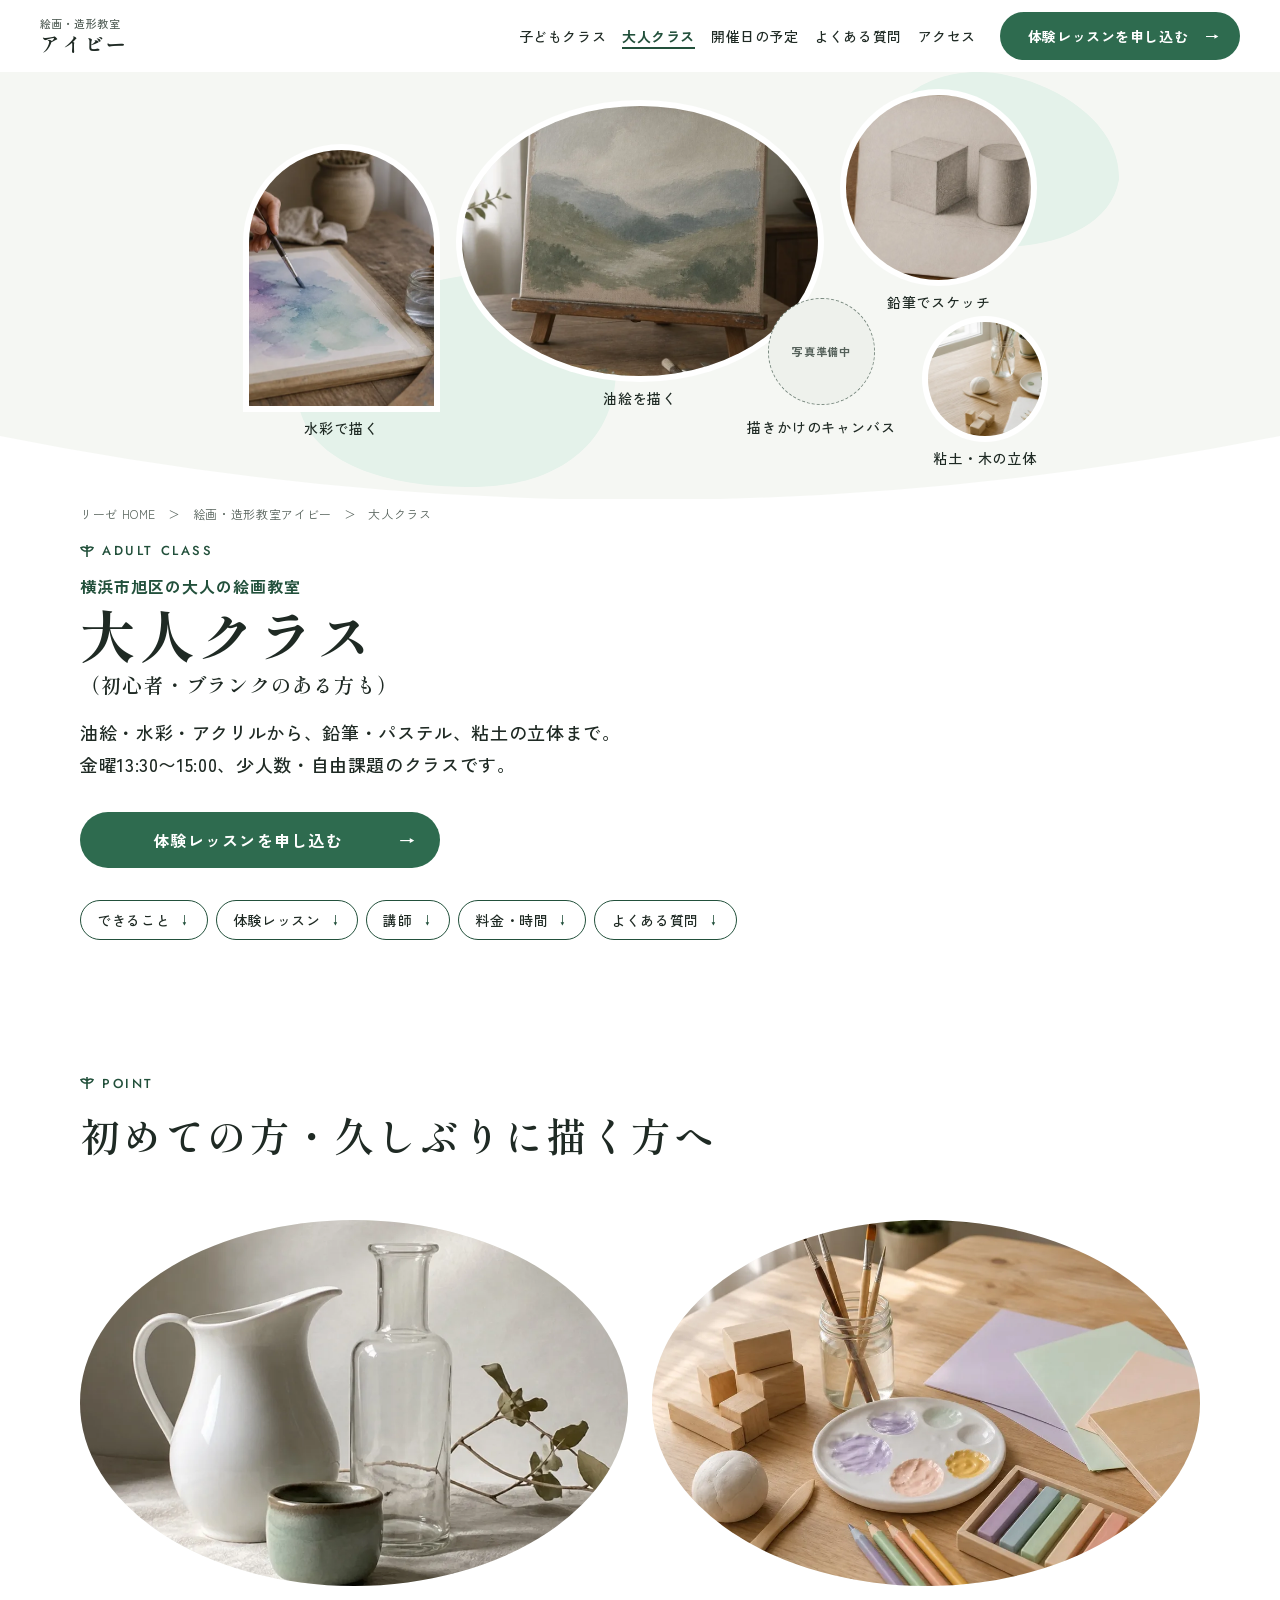
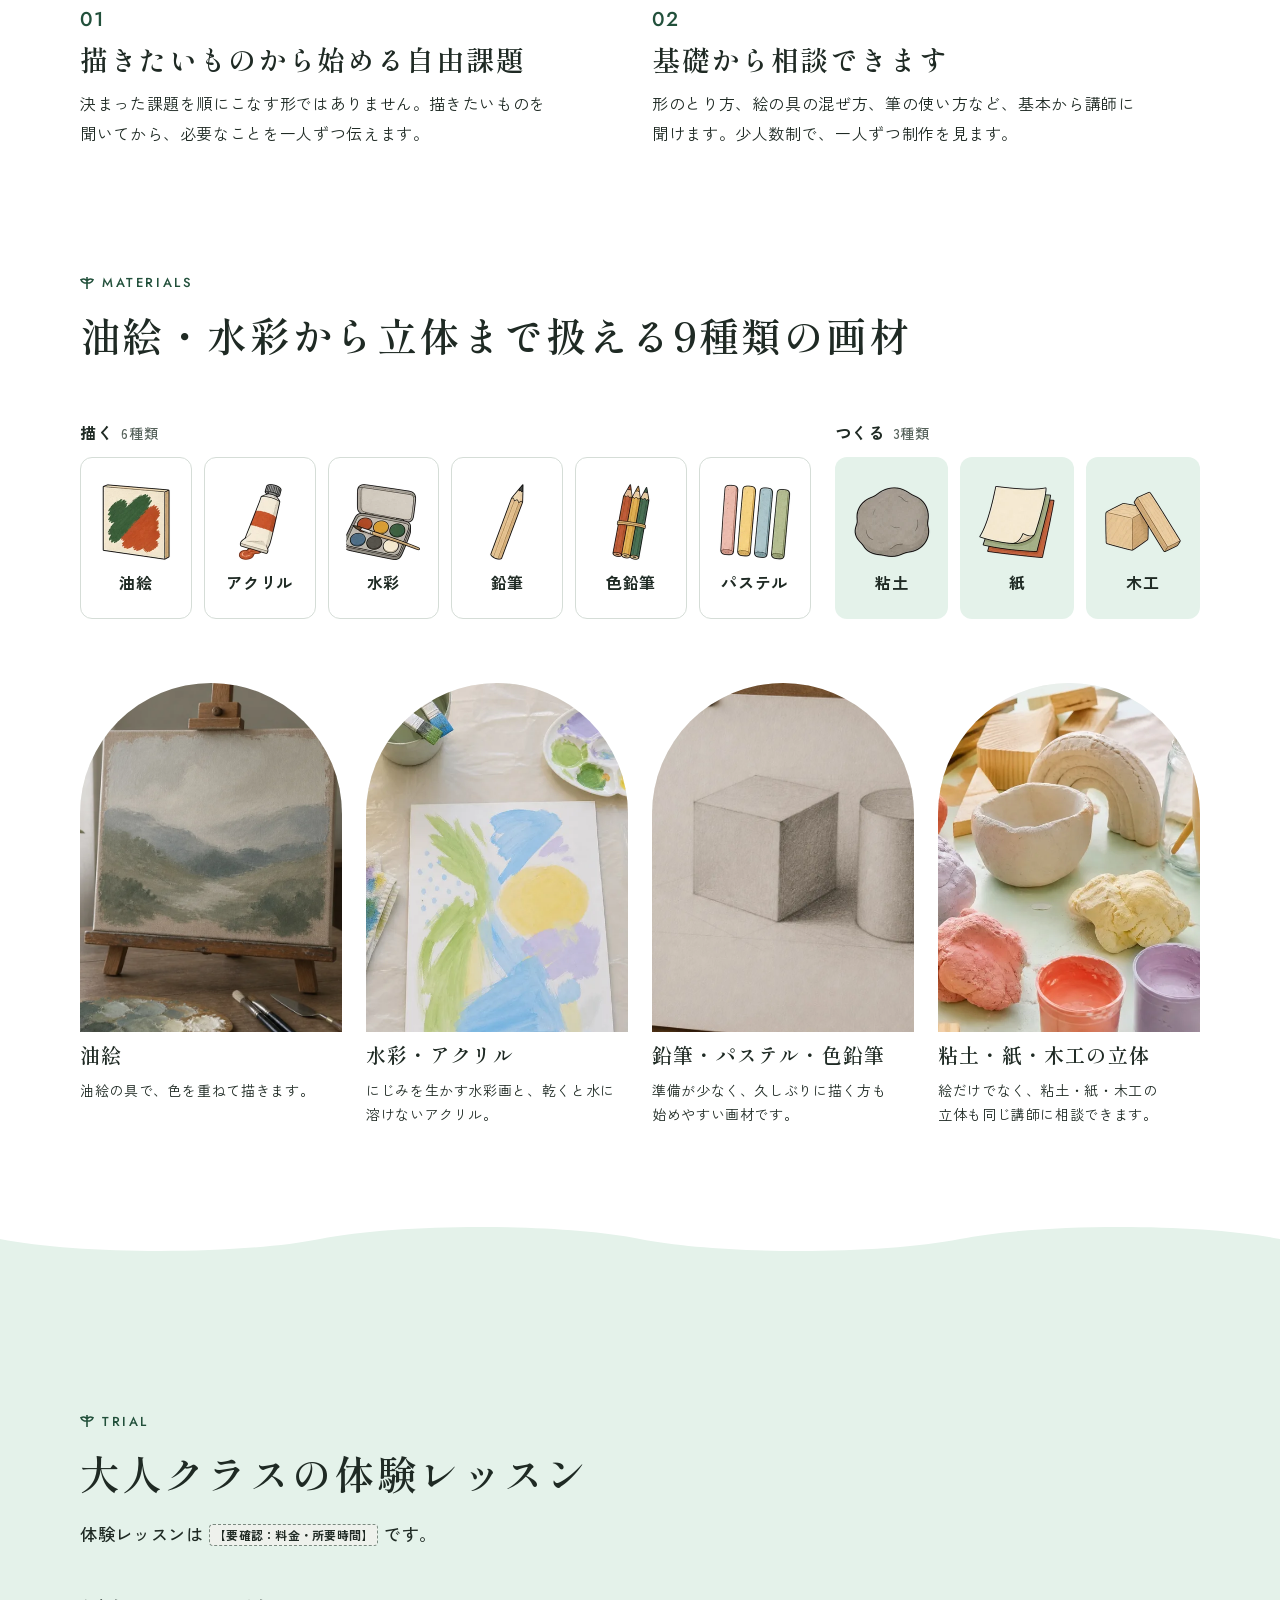
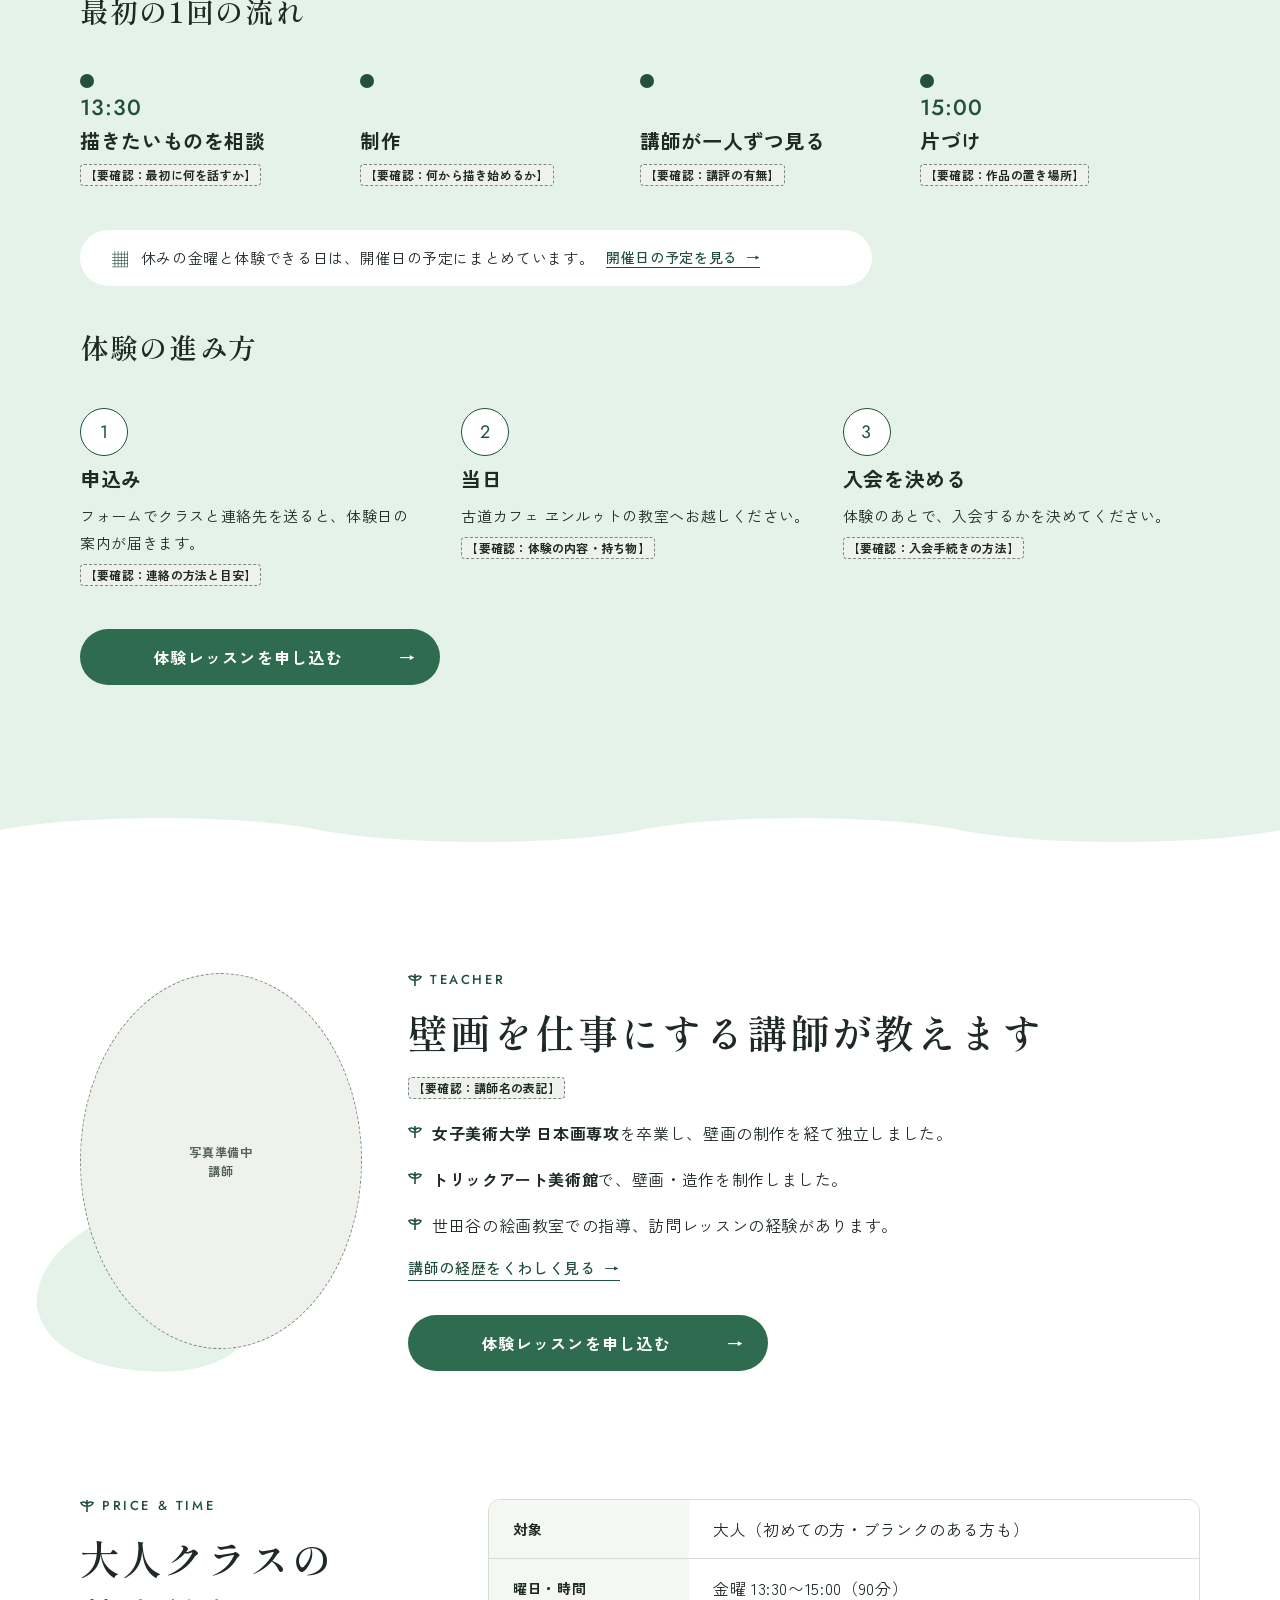
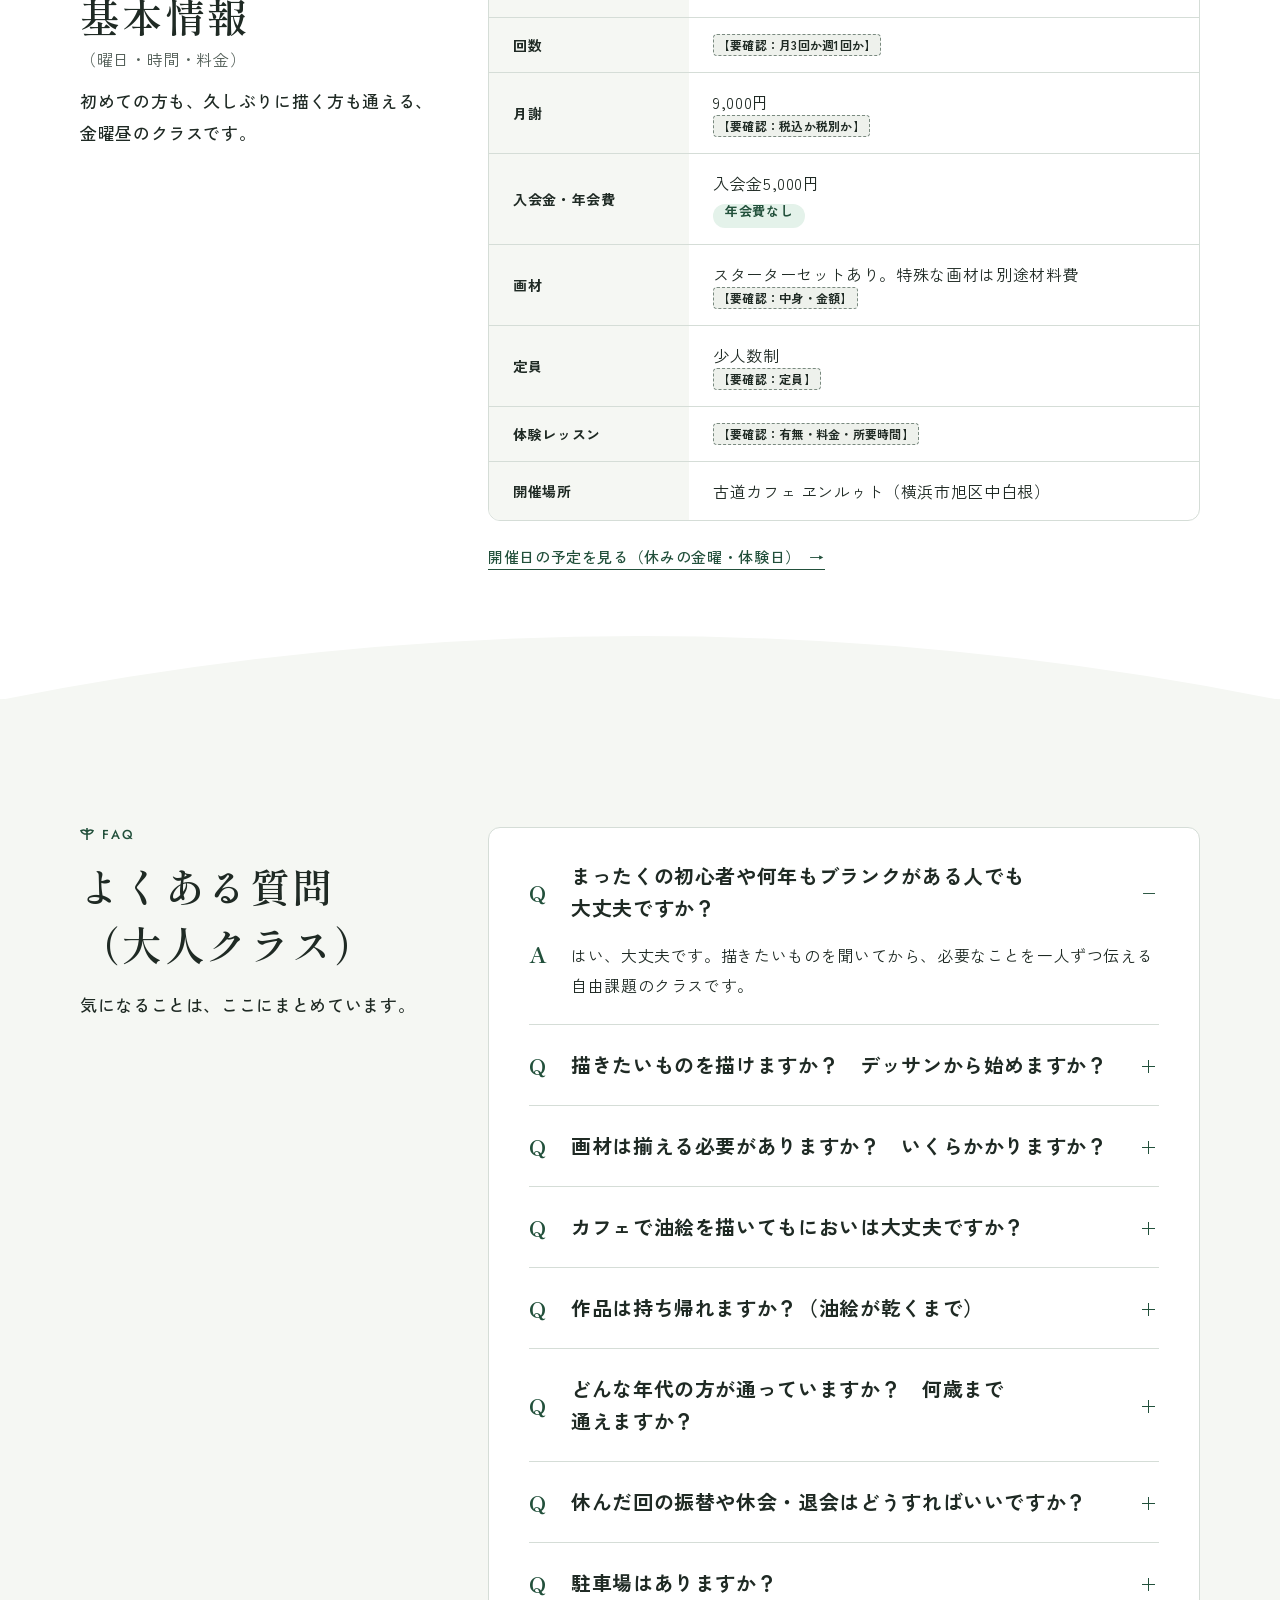
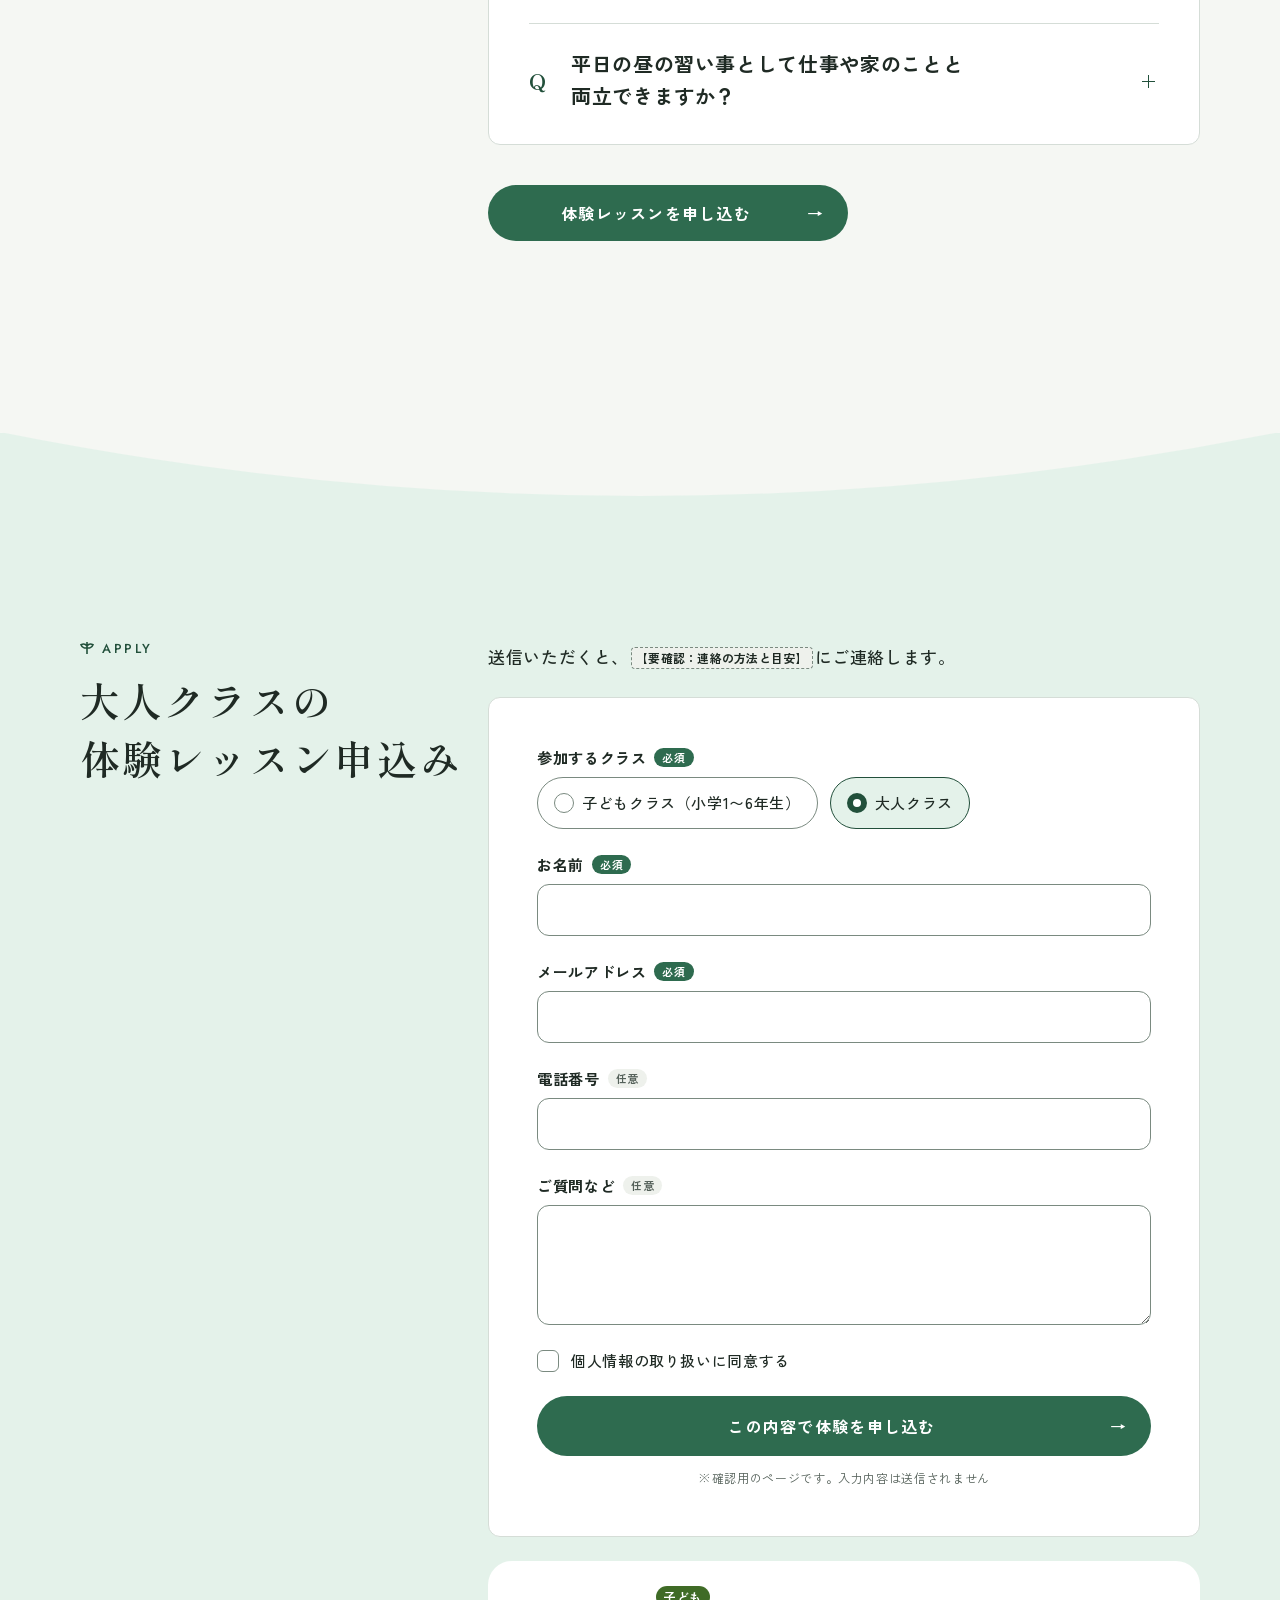
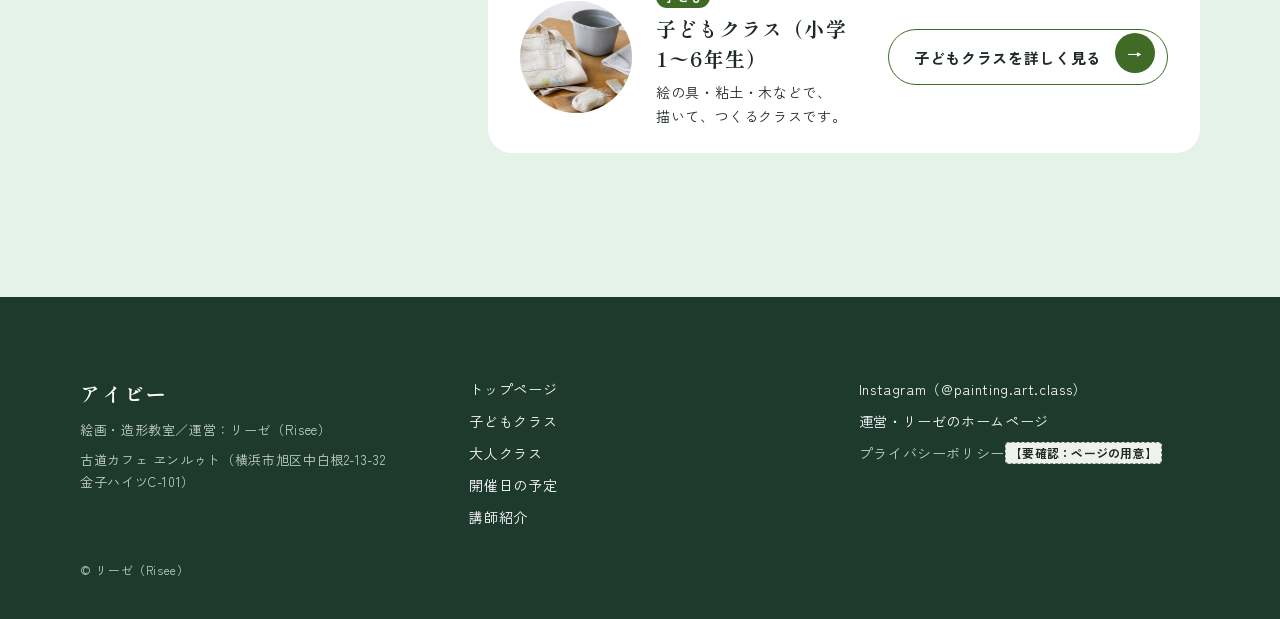
==== commit 73b8e942: "教室名を「絵画・造形教室アイビー」に直す（アイビーオープン→アイビー） Co-Authored-By: Claude Opus 5.5 <noreply@anthropic.com>" ====
--- a/adult/index.html
+++ b/adult/index.html
@@ -3,7 +3,7 @@
 <head>
 <meta charset="utf-8">
 <meta name="viewport" content="width=device-width, initial-scale=1">
-<title>横浜市旭区の大人の絵画教室（初心者・油絵・水彩）｜アイビーオープン</title>
+<title>横浜市旭区の大人の絵画教室（初心者・油絵・水彩）｜アイビー</title>
 <meta name="description" content="横浜市旭区中白根の大人の絵画教室。初めての方も久しぶりに描く方も、描きたいものから始める少人数・自由課題で、油絵・水彩・アクリルから立体まで相談できます。金曜13:30〜15:00、講師は女子美術大学 日本画専攻卒の壁画制作者です。">
 <meta name="robots" content="noindex,nofollow">
 <link rel="icon" href="data:,">
@@ -20,7 +20,7 @@
 <header class="header">
   <a class="logo" href="../">
     <span class="logo__sub">絵画・造形教室</span>
-    <span class="logo__main">アイビーオープン</span>
+    <span class="logo__main">アイビー</span>
   </a>
   <button class="burger" type="button" aria-label="メニューを開く" aria-expanded="false" aria-controls="nav"><span></span></button>
   <div class="scrim"></div>
@@ -58,7 +58,7 @@
       <nav aria-label="パンくずリスト">
         <ol class="crumb">
           <li><a href="https://artewald.com/">リーゼ HOME</a></li>
-          <li><a href="../">絵画・造形教室アイビーオープン</a></li>
+          <li><a href="../">絵画・造形教室アイビー</a></li>
           <li aria-current="page">大人クラス</li>
         </ol>
       </nav>
@@ -369,7 +369,7 @@
   <div class="wrap">
     <div class="footer__grid">
       <div>
-        <p class="footer__name">アイビーオープン</p>
+        <p class="footer__name">アイビー</p>
         <p class="footer__meta">絵画・造形教室／運営：リーゼ（Risee）</p>
         <p class="footer__meta">古道カフェ ヱンルゥト（横浜市旭区中白根2-13-32 金子ハイツC-101）</p>
       </div>
--- a/assets/css/style.css
+++ b/assets/css/style.css
@@ -1,4 +1,4 @@
-/* 絵画・造形教室アイビーオープン
+/* 絵画・造形教室アイビー
    基準：スマホ375。768px〜はタブレット、1024px〜はPC（基準1440） */
 
 /* ===== トークン ===== */
